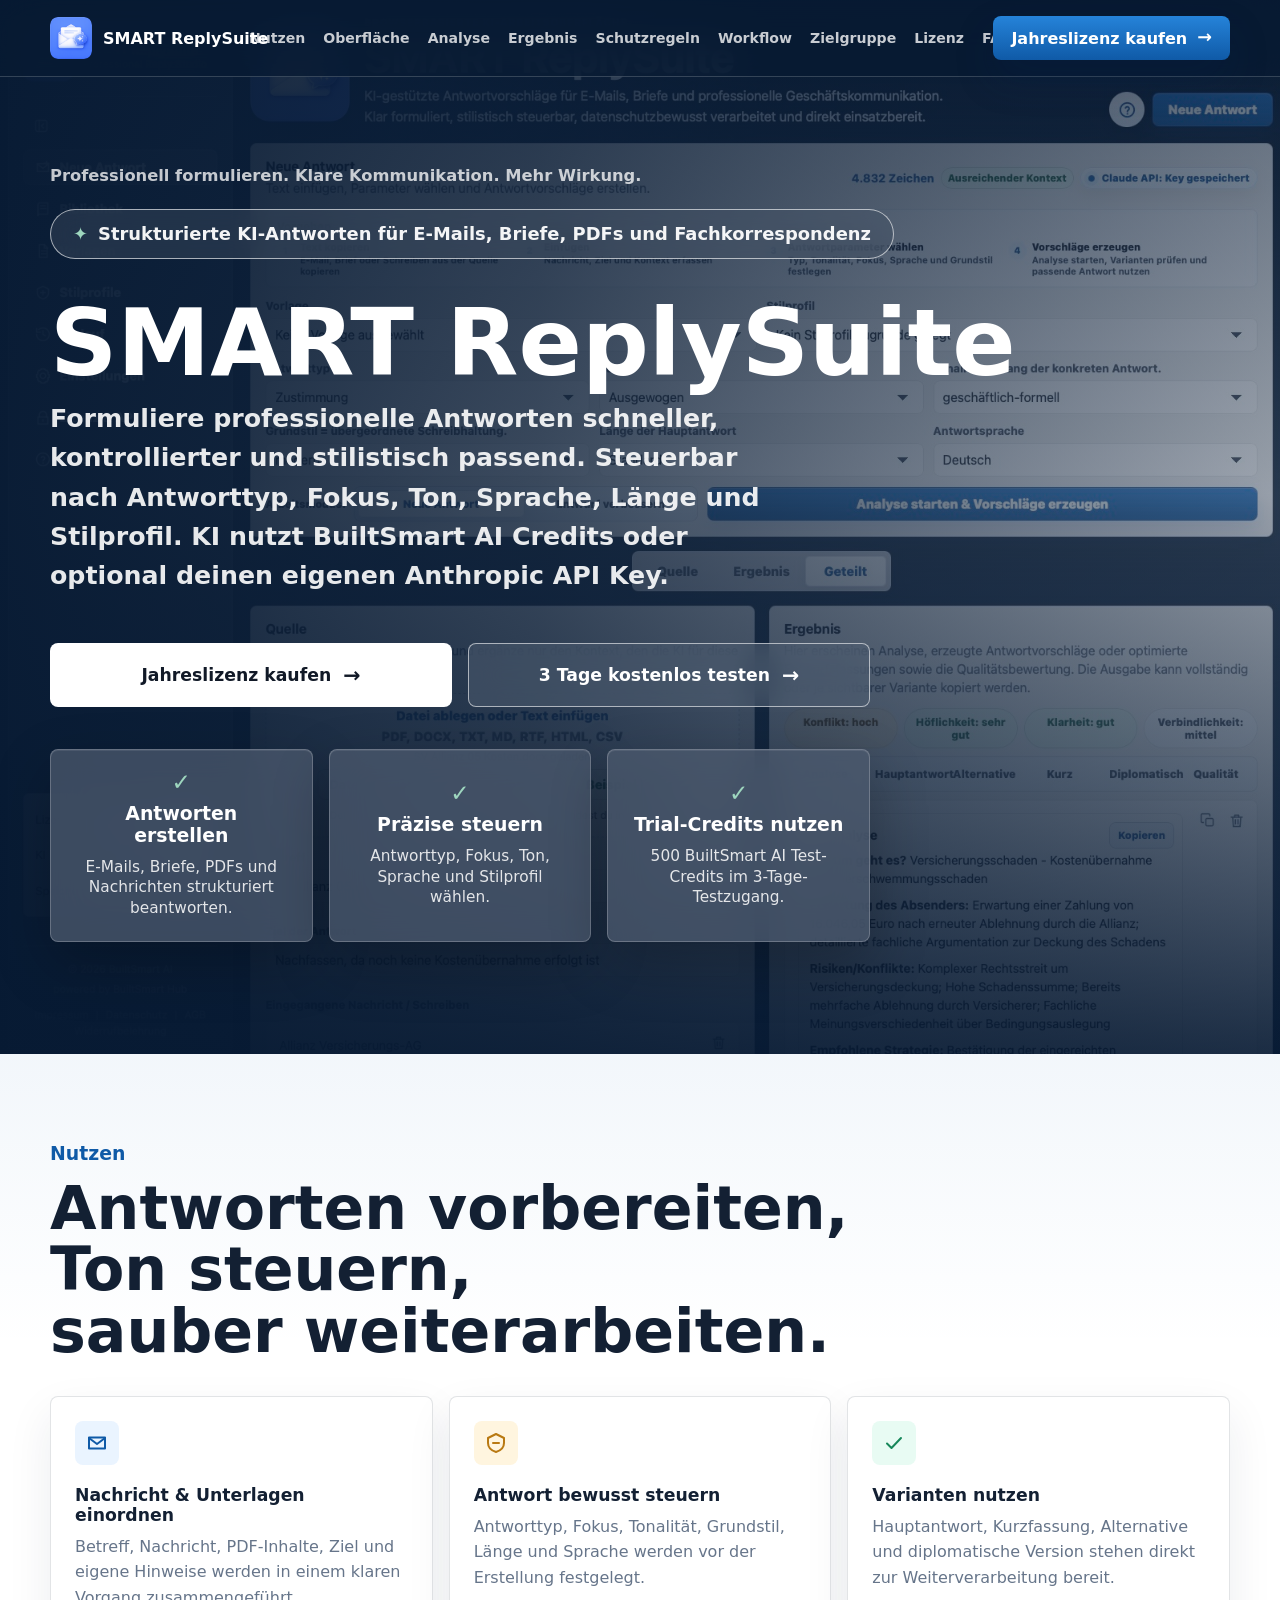
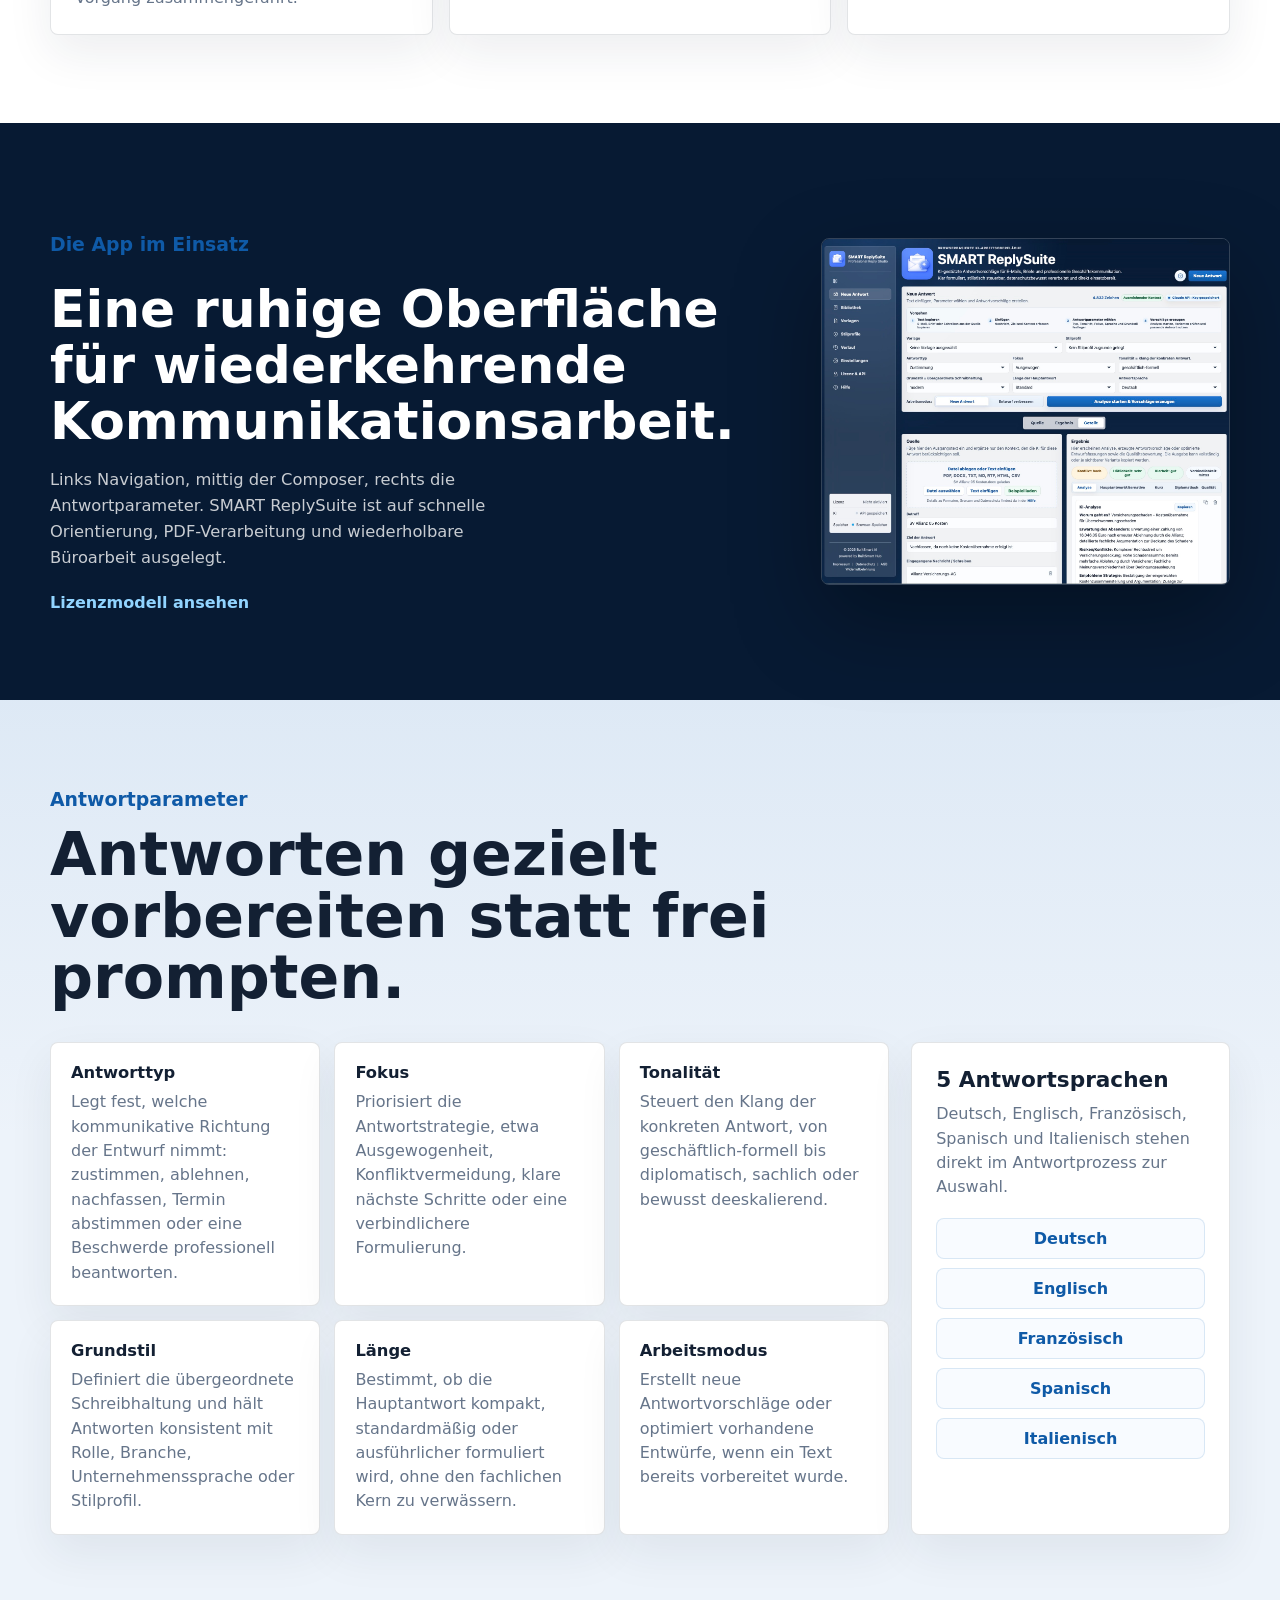
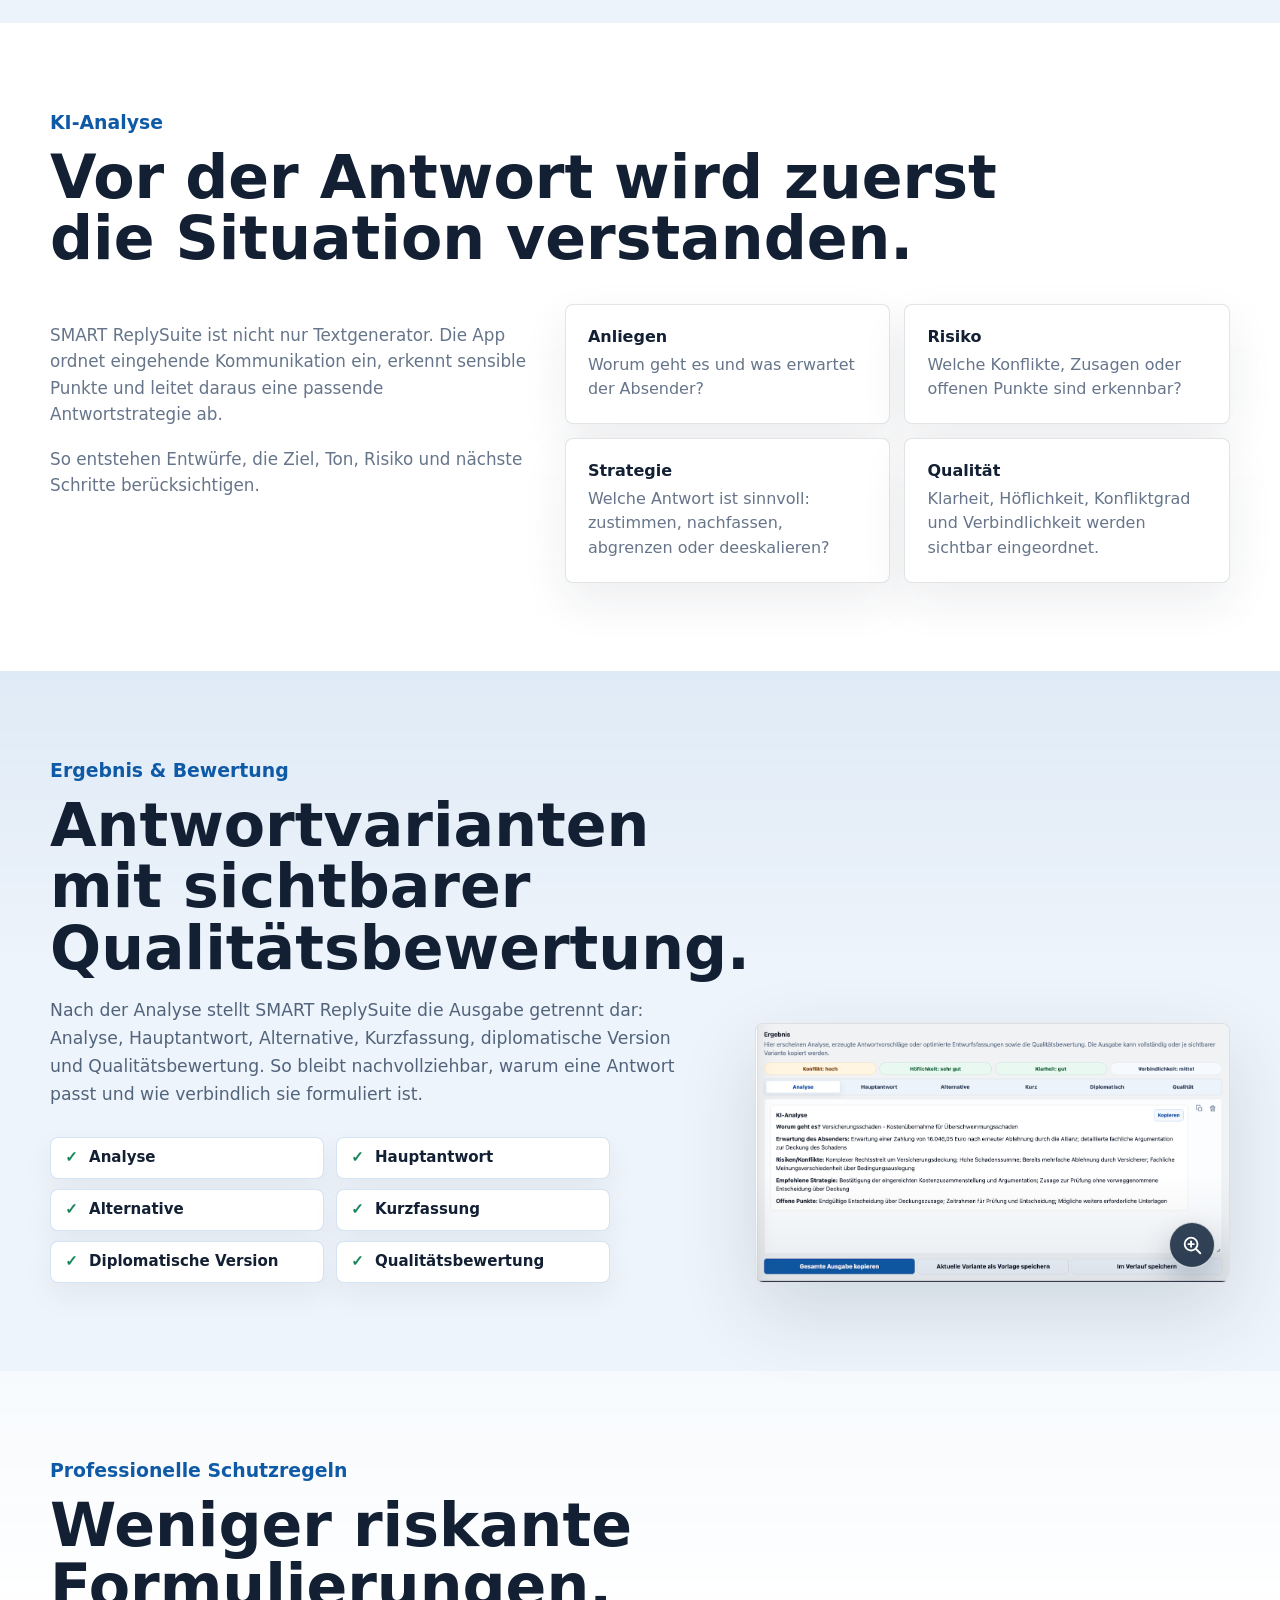
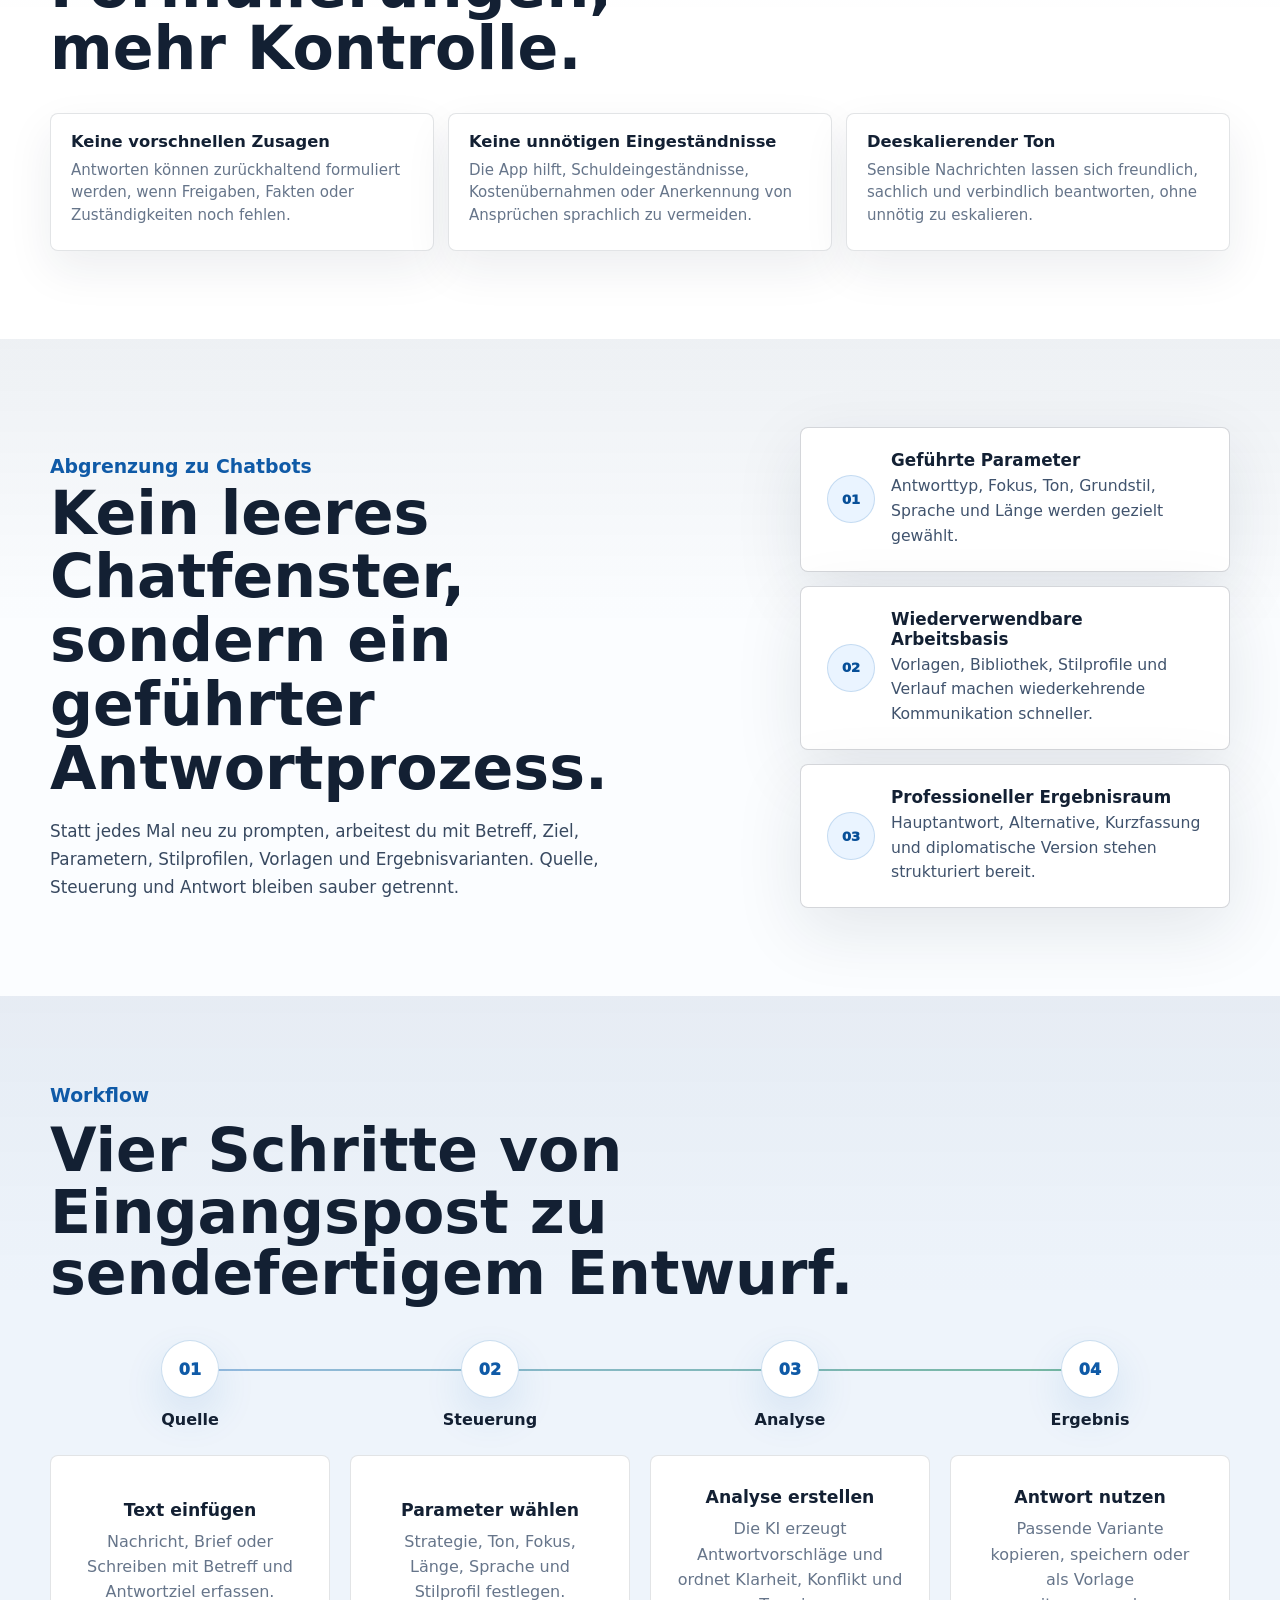
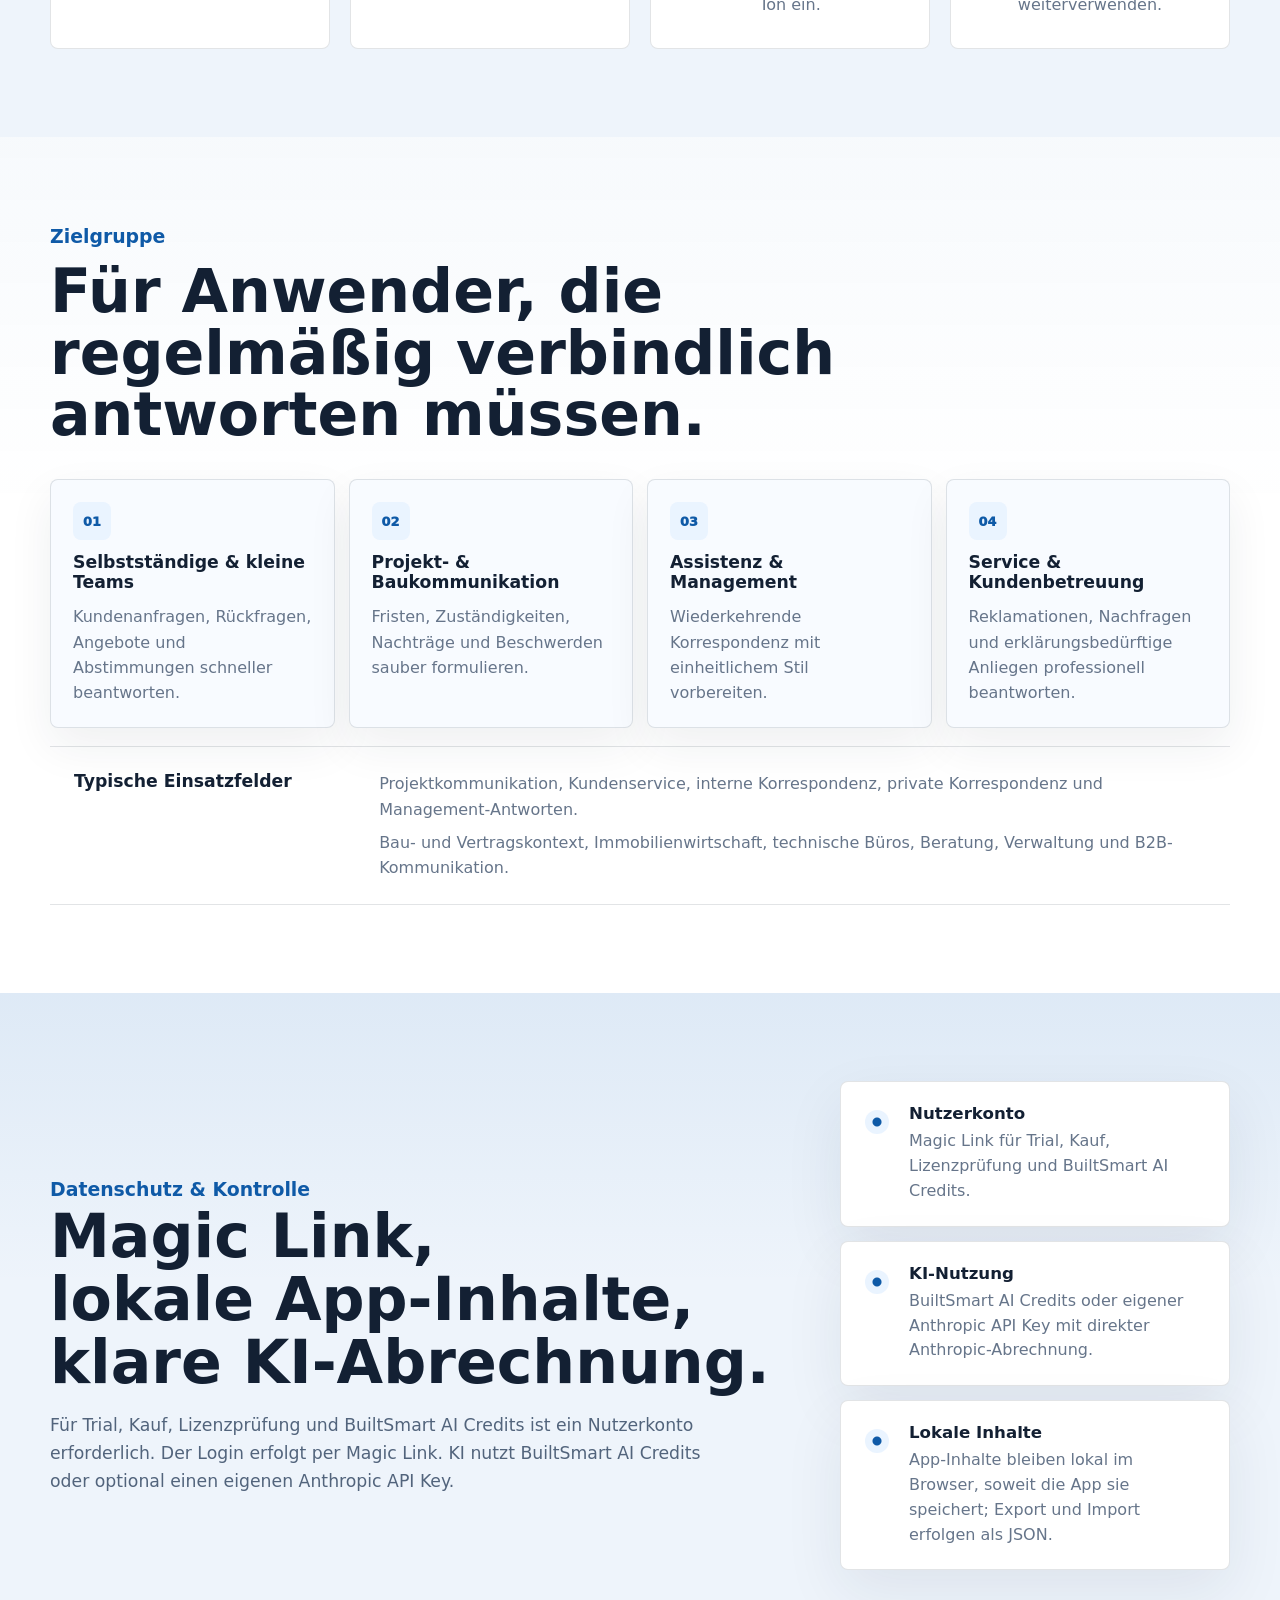
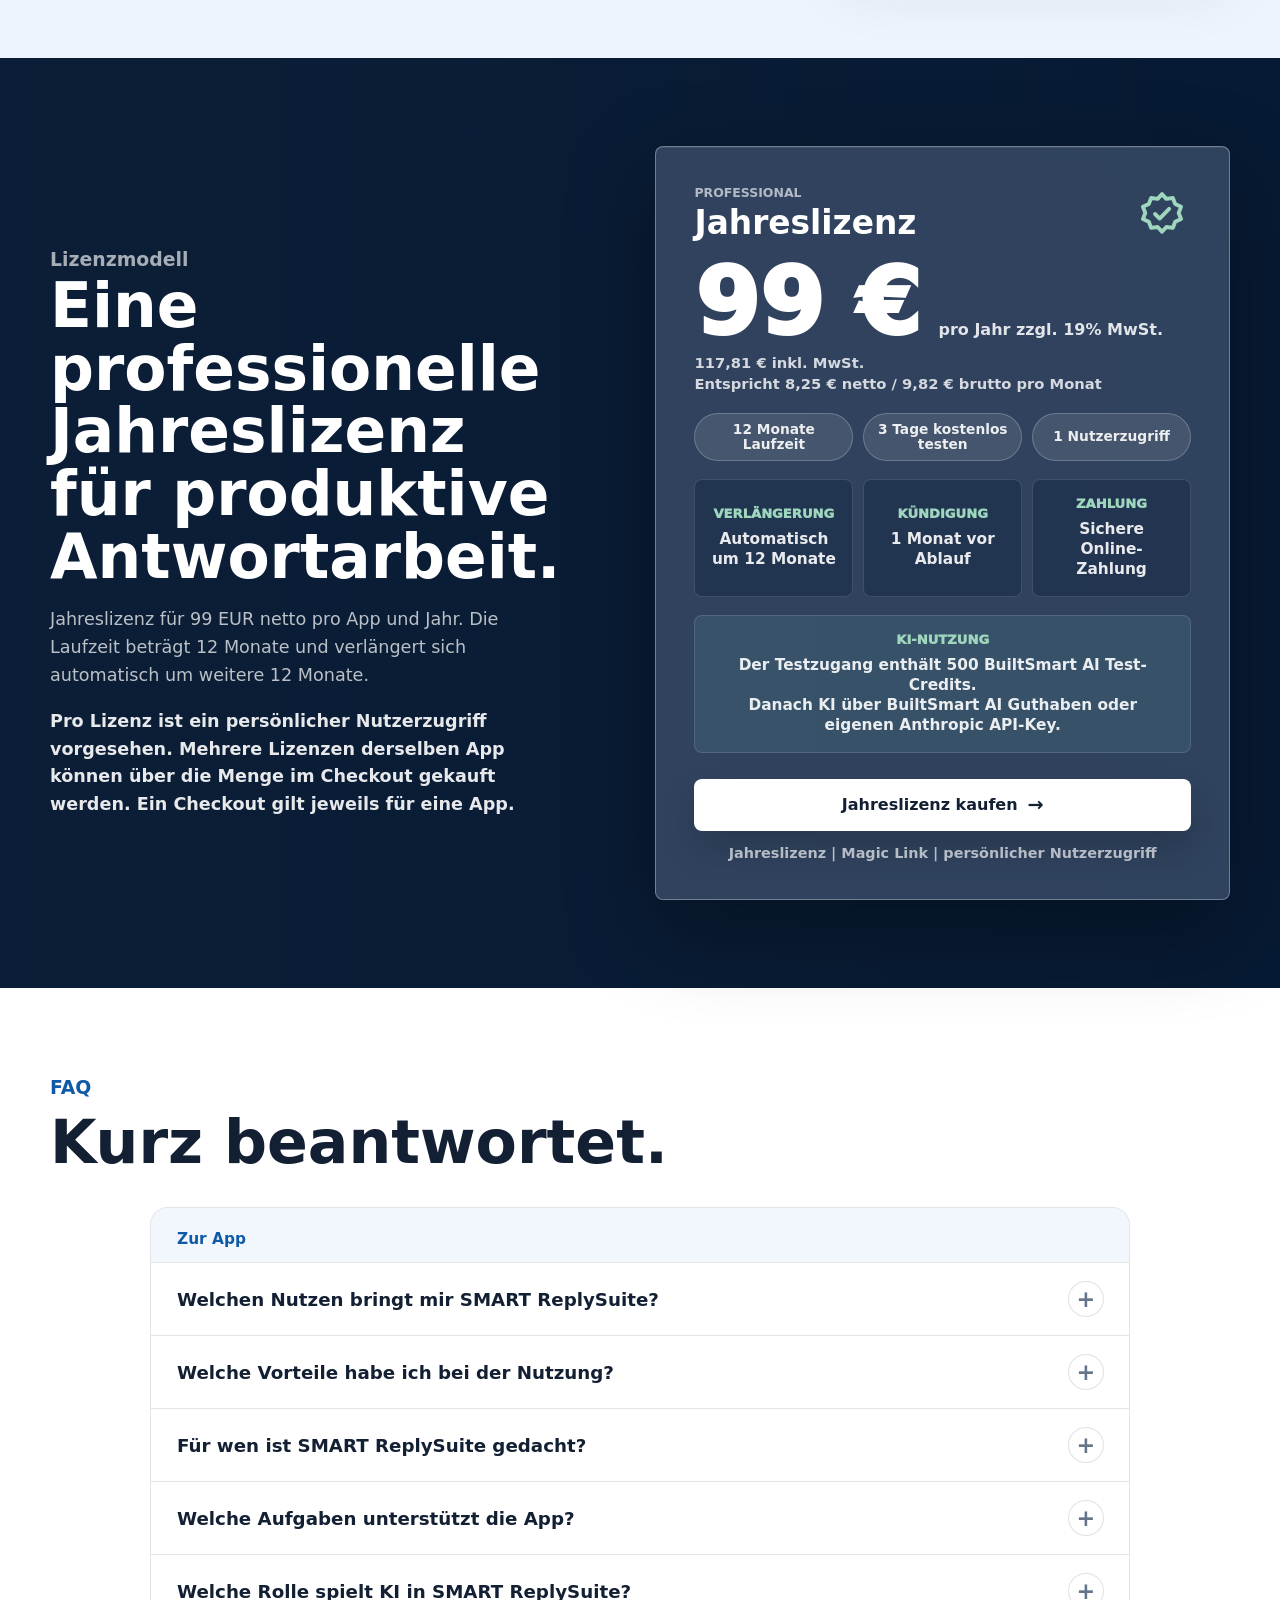
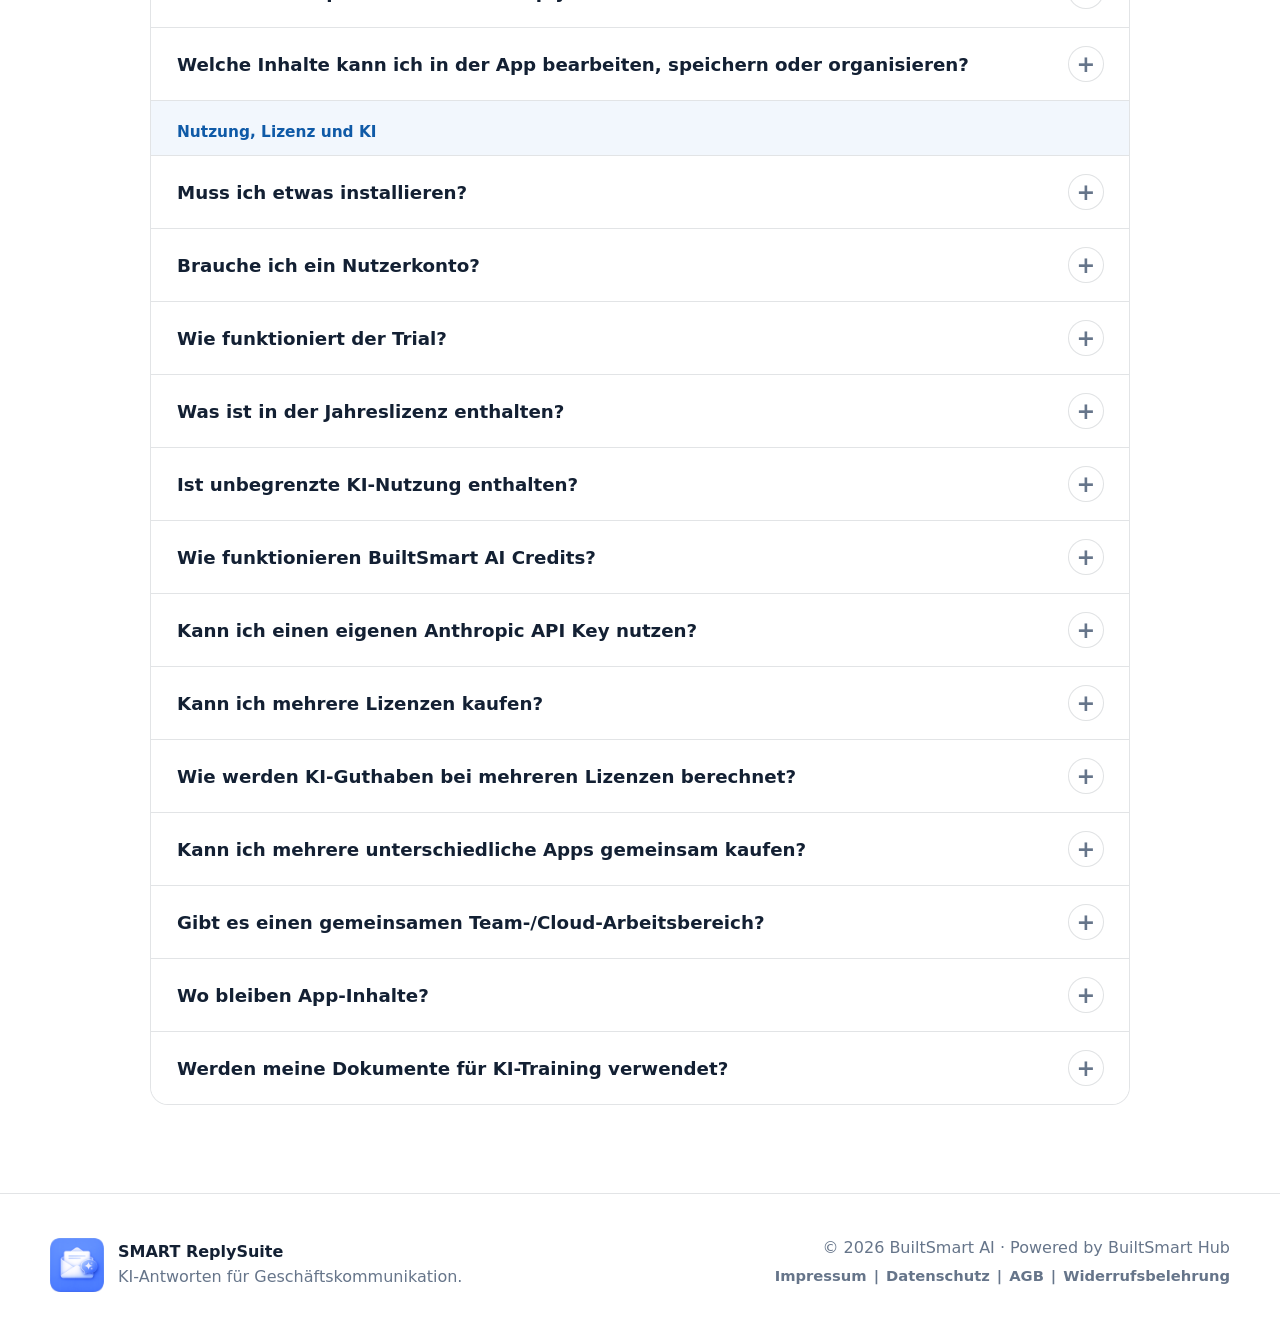
==== index.html @ ddce15d4 "Update trial credits copy" ====
<!DOCTYPE html>
<html lang="de">
<head>
  <meta charset="UTF-8">
  <meta name="viewport" content="width=device-width, initial-scale=1.0">
  <title>SMART ReplySuite | KI-Antworten für E-Mails, Briefe und PDFs</title>
  <meta name="description" content="SMART ReplySuite ist eine browserbasierte App für professionelle KI-Antworten auf E-Mails, Briefe, PDFs und Geschäftskorrespondenz mit BuiltSmart AI Credits oder eigenem Anthropic API Key.">
  <link rel="canonical" href="https://bm1964-25.github.io/SMART-ReplySuite-Landingpage/">
  <meta name="robots" content="index, follow">
  <meta property="og:title" content="SMART ReplySuite | KI-Antworten für E-Mails, Briefe und PDFs">
  <meta property="og:description" content="Browserbasierte BuiltSmart App für professionelle KI-Antworten, PDF-/OCR-Verarbeitung, Stilprofile, Vorlagen und kontrollierte Geschäftskommunikation.">
  <meta property="og:type" content="website">
  <meta property="og:url" content="https://bm1964-25.github.io/SMART-ReplySuite-Landingpage/">
  <meta property="og:image" content="https://bm1964-25.github.io/SMART-ReplySuite-Landingpage/landing-hero-shot.jpg">
  <meta property="og:site_name" content="SMART ReplySuite">
  <meta name="twitter:card" content="summary_large_image">
  <meta name="twitter:title" content="SMART ReplySuite | KI-Antworten für E-Mails, Briefe und PDFs">
  <meta name="twitter:description" content="Professionelle Antwortvorschläge für Geschäftskommunikation mit BuiltSmart AI Credits, optionalem Anthropic API Key, PDF-/OCR-Unterstützung und Qualitätsbewertung.">
  <meta name="twitter:image" content="https://bm1964-25.github.io/SMART-ReplySuite-Landingpage/landing-hero-shot.jpg">
  <script type="application/ld+json">
    {
      "@context": "https://schema.org",
      "@graph": [
        {
          "@type": "Organization",
          "@id": "https://www.built-smart-hub.com/#organization",
          "name": "BuiltSmart Hub",
          "url": "https://www.built-smart-hub.com/",
          "email": "info@built-smart-hub.com"
        },
        {
          "@type": "SoftwareApplication",
          "@id": "https://bm1964-25.github.io/SMART-ReplySuite-Landingpage/#software",
          "name": "SMART ReplySuite",
          "applicationCategory": "BusinessApplication",
          "operatingSystem": "Windows, macOS, moderne Browser",
          "description": "SMART ReplySuite ist eine browserbasierte BuiltSmart App für professionelle KI-Antworten auf E-Mails, Briefe, PDFs und Geschäftskorrespondenz. Die App unterstützt Antwortparameter, Stilprofile, Vorlagen, PDF-/OCR-Verarbeitung, KI-Analyse, Antwortvarianten und Qualitätsbewertung.",
          "audience": {
            "@type": "Audience",
            "audienceType": "Selbstständige, kleine Teams, Projektkommunikation, Assistenz, Management, Service und Kundenbetreuung"
          },
          "featureList": [
            "KI-Analyse eingehender Nachrichten und Schreiben",
            "Antwortparameter für Antworttyp, Fokus, Ton, Sprache, Länge und Stilprofil",
            "Hauptantwort, Alternative, Kurzfassung und diplomatische Version",
            "Qualitätsbewertung für Konflikt, Höflichkeit, Klarheit und Verbindlichkeit",
            "PDF-Verarbeitung und OCR-Unterstützung für gescannte Seiten",
            "Vorlagen, Bibliothek, Verlauf, Export und Import lokaler Arbeitsdaten als JSON",
            "BuiltSmart AI Credits oder optional eigener Anthropic API Key"
          ],
          "softwareHelp": "https://bm1964-25.github.io/SMART-ReplySuite-Landingpage/#faq",
          "url": "https://bm1964-25.github.io/SMART-ReplySuite-Landingpage/",
          "image": "https://bm1964-25.github.io/SMART-ReplySuite-Landingpage/landing-hero-shot.jpg",
          "publisher": {
            "@id": "https://www.built-smart-hub.com/#organization"
          },
          "offers": {
            "@type": "Offer",
            "@id": "https://bm1964-25.github.io/SMART-ReplySuite-Landingpage/#offer",
            "name": "SMART ReplySuite Jahreslizenz",
            "price": "99.00",
            "priceCurrency": "EUR",
            "url": "https://bm1964-25.github.io/Landing-Tafel-Kontakt/?app=SMART%20ReplySuite&return=https%3A%2F%2Fbm1964-25.github.io%2FSMART-ReplySuite-Landingpage%2F",
            "availability": "https://schema.org/InStock",
            "priceSpecification": {
              "@type": "PriceSpecification",
              "price": "99.00",
              "priceCurrency": "EUR",
              "valueAddedTaxIncluded": false
            },
            "description": "Jahreslizenz für 99 Euro netto pro App und Jahr. Die Laufzeit beträgt 12 Monate und verlängert sich automatisch um weitere 12 Monate. Die Kündigung ist bis 1 Monat vor Ablauf möglich. Pro Lizenz ist ein persönlicher Nutzerzugriff vorgesehen. Die Jahreslizenz enthält den App-Zugang, aber keine unbegrenzte KI-Nutzung."
          }
        },
        {
          "@type": "Product",
          "@id": "https://bm1964-25.github.io/SMART-ReplySuite-Landingpage/#product",
          "name": "SMART ReplySuite",
          "description": "Browserbasierte BuiltSmart App für professionelle KI-gestützte Antwortarbeit mit PDF-/OCR-Verarbeitung, BuiltSmart AI Credits, optionalem Anthropic API Key und persönlichem Nutzerzugriff.",
          "brand": {
            "@type": "Brand",
            "name": "SMART ReplySuite"
          },
          "offers": {
            "@id": "https://bm1964-25.github.io/SMART-ReplySuite-Landingpage/#offer"
          }
        },
        {
          "@type": "FAQPage",
          "@id": "https://bm1964-25.github.io/SMART-ReplySuite-Landingpage/#faqpage",
          "mainEntity": [
            {
              "@type": "Question",
              "name": "Welchen Nutzen bringt mir SMART ReplySuite?",
              "acceptedAnswer": {
                "@type": "Answer",
                "text": "SMART ReplySuite hilft, E-Mails, Briefe, PDFs und wiederkehrende Korrespondenz schneller, strukturierter und kontrollierter zu beantworten. Die App verbindet Analyse, Antwortparameter, Stilprofile, Vorlagen und mehrere Antwortvarianten."
              }
            },
            {
              "@type": "Question",
              "name": "Welche Vorteile habe ich bei der Nutzung?",
              "acceptedAnswer": {
                "@type": "Answer",
                "text": "Antworten werden nachvollziehbarer vorbereitet, Tonalität und Verbindlichkeit lassen sich gezielt steuern, sensible Punkte werden sichtbar und Varianten wie Hauptantwort, Alternative, Kurzfassung und diplomatische Version stehen direkt bereit."
              }
            },
            {
              "@type": "Question",
              "name": "Für wen ist SMART ReplySuite gedacht?",
              "acceptedAnswer": {
                "@type": "Answer",
                "text": "Die App richtet sich an Selbstständige, kleine Teams, Projektkommunikation, Assistenz, Management, Service und Kundenbetreuung, die regelmäßig verbindlich und professionell antworten müssen."
              }
            },
            {
              "@type": "Question",
              "name": "Welche Aufgaben unterstützt die App?",
              "acceptedAnswer": {
                "@type": "Answer",
                "text": "SMART ReplySuite unterstützt beim Einordnen eingehender Nachrichten, beim Auslesen von PDF-Inhalten, beim Festlegen von Antwortparametern, beim Erstellen von KI-Analysen und beim Formulieren mehrerer Antwortvarianten."
              }
            },
            {
              "@type": "Question",
              "name": "Welche Rolle spielt KI in SMART ReplySuite?",
              "acceptedAnswer": {
                "@type": "Answer",
                "text": "KI ist Bestandteil der App-Funktion. Der Testzugang enthält 500 BuiltSmart AI Test-Credits. Danach laufen KI-Anfragen über BuiltSmart AI Guthaben oder optional über einen eigenen Anthropic API-Key."
              }
            },
            {
              "@type": "Question",
              "name": "Welche Inhalte kann ich in der App bearbeiten, speichern oder organisieren?",
              "acceptedAnswer": {
                "@type": "Answer",
                "text": "Du kannst Nachrichten, Briefe, PDF-Inhalte, Antwortentwürfe, Vorlagen, Stilprofile, Bibliothekseinträge und Verlauf organisieren. Wenn lokale Arbeitsdaten gespeichert werden, können sie als JSON exportiert und wieder importiert werden."
              }
            },
            {
              "@type": "Question",
              "name": "Muss ich etwas installieren?",
              "acceptedAnswer": {
                "@type": "Answer",
                "text": "Nein. SMART ReplySuite läuft browserbasiert in modernen Browsern auf Windows, macOS und anderen Systemen. Es ist kein Installer und keine separate Desktop-Installation erforderlich."
              }
            },
            {
              "@type": "Question",
              "name": "Brauche ich ein Nutzerkonto?",
              "acceptedAnswer": {
                "@type": "Answer",
                "text": "Ja. Für Trial, Kauf, Lizenzprüfung und BuiltSmart AI Credits ist ein Nutzerkonto erforderlich. Der Login erfolgt per Magic Link."
              }
            },
            {
              "@type": "Question",
              "name": "Wie funktioniert der Trial?",
              "acceptedAnswer": {
                "@type": "Answer",
                "text": "Du kannst SMART ReplySuite 3 Tage kostenlos testen. Der Testzugang enthält 500 BuiltSmart AI Test-Credits. Danach benötigst du eine Jahreslizenz. KI-Anfragen laufen anschließend über BuiltSmart AI Guthaben oder deinen eigenen Anthropic API-Key."
              }
            },
            {
              "@type": "Question",
              "name": "Was ist in der Jahreslizenz enthalten?",
              "acceptedAnswer": {
                "@type": "Answer",
                "text": "Die Jahreslizenz enthält den App-Zugang für einen persönlichen Nutzerzugriff. KI-Nutzung wird separat über BuiltSmart AI Credits oder über einen eigenen Anthropic API Key abgerechnet."
              }
            },
            {
              "@type": "Question",
              "name": "Ist unbegrenzte KI-Nutzung enthalten?",
              "acceptedAnswer": {
                "@type": "Answer",
                "text": "Nein. Die Jahreslizenz enthält den App-Zugang, aber keine unbegrenzte KI-Nutzung. KI-Aktionen werden über BuiltSmart AI Credits oder über einen eigenen Anthropic API Key genutzt."
              }
            },
            {
              "@type": "Question",
              "name": "Wie funktionieren BuiltSmart AI Credits?",
              "acceptedAnswer": {
                "@type": "Answer",
                "text": "BuiltSmart AI Credits gehören zum jeweiligen Nutzerkonto und sind appübergreifend innerhalb dieses Nutzerkontos nutzbar. Vor KI-Aktionen zeigt die App den voraussichtlichen Credit-Verbrauch an."
              }
            },
            {
              "@type": "Question",
              "name": "Kann ich einen eigenen Anthropic API Key nutzen?",
              "acceptedAnswer": {
                "@type": "Answer",
                "text": "Ja. Alternativ zu BuiltSmart AI Credits kann ein eigener Anthropic API Key genutzt werden. Die Abrechnung erfolgt dann direkt über Anthropic. Der Key bleibt lokal in der jeweiligen App und wird nicht an das BuiltSmart Lizenzsystem gesendet."
              }
            },
            {
              "@type": "Question",
              "name": "Kann ich mehrere Lizenzen kaufen?",
              "acceptedAnswer": {
                "@type": "Answer",
                "text": "Ja. Mehrere Lizenzen derselben App können im Checkout über die Menge gekauft werden. Jede Lizenz ist für einen getrennten persönlichen Nutzerzugriff vorgesehen."
              }
            },
            {
              "@type": "Question",
              "name": "Wie werden KI-Guthaben bei mehreren Lizenzen berechnet?",
              "acceptedAnswer": {
                "@type": "Answer",
                "text": "Mehrere App-Lizenzen schalten mehrere persönliche Nutzerzugriffe frei. BuiltSmart AI Credits werden separat pro Nutzerkonto geführt. Trial-Credits werden beim Start des Trials dem jeweiligen Nutzerkonto gutgeschrieben. Bezahlte AI-Credits stehen dem Nutzerkonto zur Verfügung, über das sie gekauft wurden."
              }
            },
            {
              "@type": "Question",
              "name": "Kann ich mehrere unterschiedliche Apps gemeinsam kaufen?",
              "acceptedAnswer": {
                "@type": "Answer",
                "text": "Nein. Ein Checkout gilt jeweils für eine App. Mehrere Lizenzen derselben App können über die Menge gekauft werden."
              }
            },
            {
              "@type": "Question",
              "name": "Gibt es einen gemeinsamen Team-/Cloud-Arbeitsbereich?",
              "acceptedAnswer": {
                "@type": "Answer",
                "text": "Nein. Mehrere Lizenzen bedeuten mehrere getrennte persönliche Nutzerzugriffe, keinen gemeinsamen Team-/Cloud-Arbeitsbereich."
              }
            },
            {
              "@type": "Question",
              "name": "Wo bleiben App-Inhalte?",
              "acceptedAnswer": {
                "@type": "Answer",
                "text": "App-Inhalte bleiben in der jeweiligen App lokal im Browser, soweit die App so gebaut ist. Wenn eigene Inhalte gespeichert werden, werden Export und Import angeboten."
              }
            },
            {
              "@type": "Question",
              "name": "Werden meine Dokumente für KI-Training verwendet?",
              "acceptedAnswer": {
                "@type": "Answer",
                "text": "Bei Nutzung über die Anthropic API werden Inhalte nur zur jeweiligen KI-Anfrage übertragen. Nach Anthropic-Angaben werden Daten aus kommerziellen Produkten wie der Anthropic API nicht zum Training generativer Modelle verwendet, sofern der Kunde nicht ausdrücklich einer Nutzung zur Modellverbesserung zustimmt. Das unterscheidet sich von privaten Chat-Oberflächen, deren Datenschutz- und Trainingsoptionen separat geregelt sein können."
              }
            }
          ]
        }
      ]
    }
  </script>
  <script>
    (() => {
      if ("scrollRestoration" in history) {
        history.scrollRestoration = "manual";
      }

      const showHero = () => {
        if (window.location.hash) {
          history.replaceState(null, "", window.location.pathname + window.location.search);
        }
        window.scrollTo(0, 0);
      };

      showHero();
      window.addEventListener("DOMContentLoaded", showHero, { once: true });
      window.addEventListener("load", () => {
        showHero();
        requestAnimationFrame(showHero);
        window.setTimeout(showHero, 150);
      });
      window.addEventListener("pageshow", () => {
        showHero();
        requestAnimationFrame(showHero);
      });
    })();
  </script>
  <link rel="stylesheet" href="landing-styles.css?v=20260531-builtstandard">
</head>
<body>
  <header class="site-header" aria-label="Seitennavigation">
    <a class="brand" href="landing.html" aria-label="SMART ReplySuite Start">
      <img src="assets/smart-mailresponse-icon.png" alt="" aria-hidden="true">
      <span>SMART ReplySuite</span>
    </a>
    <nav class="nav-links" aria-label="Landingpage Navigation">
      <a href="#benefits">Nutzen</a>
      <a href="#product">Oberfläche</a>
      <a href="#analysis">Analyse</a>
      <a href="#result">Ergebnis</a>
      <a href="#safeguards">Schutzregeln</a>
      <a href="#workflow">Workflow</a>
      <a href="#audience">Zielgruppe</a>
      <a href="#pricing">Lizenz</a>
      <a href="#faq">FAQ</a>
    </nav>
    <a class="nav-cta" href="https://bm1964-25.github.io/Landing-Tafel-Kontakt/?app=SMART%20ReplySuite&return=https%3A%2F%2Fbm1964-25.github.io%2FSMART-ReplySuite-Landingpage%2F">Jahreslizenz kaufen</a>
  </header>

  <main>
    <section class="hero" aria-labelledby="hero-title">
      <div class="hero-media" aria-hidden="true">
        <img src="landing-hero-shot.jpg?v=20260525-hero-shot" alt="">
      </div>
      <div class="hero-content">
        <p class="eyebrow">Professionell formulieren. Klare Kommunikation. Mehr Wirkung.</p>
        <p class="hero-pill">Strukturierte KI-Antworten für E-Mails, Briefe, PDFs und Fachkorrespondenz</p>
        <h1 id="hero-title">SMART ReplySuite</h1>
        <p class="hero-copy">Formuliere professionelle Antworten schneller, kontrollierter und stilistisch passend. Steuerbar nach Antworttyp, Fokus, Ton, Sprache, Länge und Stilprofil. KI nutzt BuiltSmart AI Credits oder optional deinen eigenen Anthropic API Key.</p>
        <div class="hero-actions" aria-label="Hauptaktionen">
          <a class="primary-button" href="https://bm1964-25.github.io/Landing-Tafel-Kontakt/?app=SMART%20ReplySuite&return=https%3A%2F%2Fbm1964-25.github.io%2FSMART-ReplySuite-Landingpage%2F">Jahreslizenz kaufen</a>
          <a class="secondary-button" href="https://bm1964-25.github.io/Landing-Tafel-Kontakt/?app=SMART%20ReplySuite&return=https%3A%2F%2Fbm1964-25.github.io%2FSMART-ReplySuite-Landingpage%2F">3 Tage kostenlos testen</a>
        </div>
        <dl class="hero-metrics" aria-label="Produktvorteile">
          <div><dt>Antworten erstellen</dt><dd>E-Mails, Briefe, PDFs und Nachrichten strukturiert beantworten.</dd></div>
          <div><dt>Präzise steuern</dt><dd>Antworttyp, Fokus, Ton, Sprache und Stilprofil wählen.</dd></div>
          <div><dt>Trial-Credits nutzen</dt><dd>500 BuiltSmart AI Test-Credits im 3-Tage-Testzugang.</dd></div>
        </dl>
      </div>
    </section>

    <section class="section intro-section" id="benefits" aria-labelledby="benefits-title">
      <div class="section-heading">
        <p class="eyebrow dark">Nutzen</p>
        <h2 id="benefits-title">Antworten vorbereiten,<br>Ton steuern,<br>sauber weiterarbeiten.</h2>
      </div>
      <div class="intro-grid">
        <article>
          <span class="icon-wrap" aria-hidden="true">
            <svg viewBox="0 0 24 24"><path d="M4 6.5h16v11H4v-11Z"></path><path d="m4 7 8 6 8-6"></path></svg>
          </span>
          <h3>Nachricht & Unterlagen einordnen</h3>
          <p>Betreff, Nachricht, PDF-Inhalte, Ziel und eigene Hinweise werden in einem klaren Vorgang zusammengeführt.</p>
        </article>
        <article>
          <span class="icon-wrap amber" aria-hidden="true">
            <svg viewBox="0 0 24 24"><path d="M12 3 4 7v5c0 4.6 3.2 7.5 8 9 4.8-1.5 8-4.4 8-9V7l-8-4Z"></path><path d="M9 12h6"></path></svg>
          </span>
          <h3>Antwort bewusst steuern</h3>
          <p>Antworttyp, Fokus, Tonalität, Grundstil, Länge und Sprache werden vor der Erstellung festgelegt.</p>
        </article>
        <article>
          <span class="icon-wrap green" aria-hidden="true">
            <svg viewBox="0 0 24 24"><path d="M5 12.5 9.5 17 19 7"></path></svg>
          </span>
          <h3>Varianten nutzen</h3>
          <p>Hauptantwort, Kurzfassung, Alternative und diplomatische Version stehen direkt zur Weiterverarbeitung bereit.</p>
        </article>
      </div>
    </section>

    <section class="product-band" id="product" aria-labelledby="product-title">
      <div class="product-copy">
        <p class="eyebrow dark">Die App im Einsatz</p>
        <h2 id="product-title">Eine ruhige Oberfläche für wiederkehrende <span class="no-break">Kommunikationsarbeit.</span></h2>
        <p>Links Navigation, mittig der Composer, rechts die Antwortparameter. SMART ReplySuite ist auf schnelle Orientierung, PDF-Verarbeitung und wiederholbare Büroarbeit ausgelegt.</p>
        <a class="text-link" href="#pricing">Lizenzmodell ansehen</a>
      </div>
      <figure class="product-shot">
        <img src="landing-hero-shot.jpg?v=20260525-hero-shot" alt="Screenshot der SMART ReplySuite Arbeitsoberfläche">
      </figure>
    </section>

    <section class="section parameter-section" id="parameters" aria-labelledby="parameters-title">
      <div class="section-heading">
        <p class="eyebrow dark">Antwortparameter</p>
        <h2 id="parameters-title">Antworten gezielt vorbereiten statt frei prompten.</h2>
      </div>
      <div class="parameter-layout">
        <div class="parameter-grid" aria-label="Antwortparameter">
            <article><strong>Antworttyp</strong><span>Legt fest, welche kommunikative Richtung der Entwurf nimmt: zustimmen, ablehnen, nachfassen, Termin abstimmen oder eine Beschwerde professionell beantworten.</span></article>
            <article><strong>Fokus</strong><span>Priorisiert die Antwortstrategie, etwa Ausgewogenheit, Konfliktvermeidung, klare nächste Schritte oder eine verbindlichere Formulierung.</span></article>
            <article><strong>Tonalität</strong><span>Steuert den Klang der konkreten Antwort, von geschäftlich-formell bis diplomatisch, sachlich oder bewusst deeskalierend.</span></article>
            <article><strong>Grundstil</strong><span>Definiert die übergeordnete Schreibhaltung und hält Antworten konsistent mit Rolle, Branche, Unternehmenssprache oder Stilprofil.</span></article>
            <article><strong>Länge</strong><span>Bestimmt, ob die Hauptantwort kompakt, standardmäßig oder ausführlicher formuliert wird, ohne den fachlichen Kern zu verwässern.</span></article>
            <article><strong>Arbeitsmodus</strong><span>Erstellt neue Antwortvorschläge oder optimiert vorhandene Entwürfe, wenn ein Text bereits vorbereitet wurde.</span></article>
        </div>
        <aside class="language-panel" aria-label="Antwortsprachen">
          <h3>5 Antwortsprachen</h3>
          <p>Deutsch, Englisch, Französisch, Spanisch und Italienisch stehen direkt im Antwortprozess zur Auswahl.</p>
          <div>
            <span>Deutsch</span>
            <span>Englisch</span>
            <span>Französisch</span>
            <span>Spanisch</span>
            <span>Italienisch</span>
          </div>
        </aside>
      </div>
    </section>

    <section class="section analysis-section" id="analysis" aria-labelledby="analysis-title">
      <div class="section-heading">
        <p class="eyebrow dark">KI-Analyse</p>
        <h2 id="analysis-title">Vor der Antwort wird zuerst die Situation verstanden.</h2>
      </div>
      <div class="analysis-layout">
        <div class="analysis-copy">
          <p>SMART ReplySuite ist nicht nur Textgenerator. Die App ordnet eingehende Kommunikation ein, erkennt sensible Punkte und leitet daraus eine passende Antwortstrategie ab.</p>
          <p>So entstehen Entwürfe, die Ziel, Ton, Risiko und nächste Schritte berücksichtigen.</p>
        </div>
        <div class="analysis-grid" aria-label="Analysemerkmale">
          <article><strong>Anliegen</strong><span>Worum geht es und was erwartet der Absender?</span></article>
          <article><strong>Risiko</strong><span>Welche Konflikte, Zusagen oder offenen Punkte sind erkennbar?</span></article>
          <article><strong>Strategie</strong><span>Welche Antwort ist sinnvoll: zustimmen, nachfassen, abgrenzen oder deeskalieren?</span></article>
          <article><strong>Qualität</strong><span>Klarheit, Höflichkeit, Konfliktgrad und Verbindlichkeit werden sichtbar eingeordnet.</span></article>
        </div>
      </div>
    </section>

    <section class="section result-section" id="result" aria-labelledby="result-title">
      <div class="result-copy">
        <p class="eyebrow dark">Ergebnis & Bewertung</p>
        <h2 id="result-title">Antwortvarianten mit sichtbarer Qualitätsbewertung.</h2>
        <p>Nach der Analyse stellt SMART ReplySuite die Ausgabe getrennt dar: Analyse, Hauptantwort, Alternative, Kurzfassung, diplomatische Version und Qualitätsbewertung. So bleibt nachvollziehbar, warum eine Antwort passt und wie verbindlich sie formuliert ist.</p>
        <div class="result-highlights" aria-label="Bestandteile der Ergebnisansicht">
          <span>Analyse</span>
          <span>Hauptantwort</span>
          <span>Alternative</span>
          <span>Kurzfassung</span>
          <span>Diplomatische Version</span>
          <span>Qualitätsbewertung</span>
        </div>
      </div>
      <a class="result-shot" href="#result-shot-full" aria-label="Ergebnisansicht vergrößern">
        <img src="landing-result-shot.png" alt="Screenshot der Ergebnisansicht mit Analyse, Antwortvarianten und Qualitätsbewertung">
        <span class="zoom-badge" aria-hidden="true">
          <svg viewBox="0 0 24 24"><path d="m21 21-4.35-4.35"></path><circle cx="11" cy="11" r="7"></circle><path d="M11 8v6"></path><path d="M8 11h6"></path></svg>
        </span>
      </a>
    </section>

    <div class="shot-lightbox" id="result-shot-full" role="dialog" aria-label="Vergrößerte Ergebnisansicht">
      <a class="lightbox-close" href="#result" aria-label="Vergrößerte Ansicht schließen">Schließen</a>
      <img src="landing-result-shot.png" alt="Vergrößerter Screenshot der Ergebnisansicht von SMART ReplySuite">
    </div>

    <section class="section safeguards-section" id="safeguards" aria-labelledby="safeguards-title">
      <div class="section-heading narrow">
        <p class="eyebrow dark">Professionelle Schutzregeln</p>
        <h2 id="safeguards-title">Weniger riskante Formulierungen, mehr Kontrolle.</h2>
      </div>
      <div class="safeguard-grid">
        <article>
          <h3>Keine vorschnellen Zusagen</h3>
          <p>Antworten können zurückhaltend formuliert werden, wenn Freigaben, Fakten oder Zuständigkeiten noch fehlen.</p>
        </article>
        <article>
          <h3>Keine unnötigen Eingeständnisse</h3>
          <p>Die App hilft, Schuldeingeständnisse, Kostenübernahmen oder Anerkennung von Ansprüchen sprachlich zu vermeiden.</p>
        </article>
        <article>
          <h3>Deeskalierender Ton</h3>
          <p>Sensible Nachrichten lassen sich freundlich, sachlich und verbindlich beantworten, ohne unnötig zu eskalieren.</p>
        </article>
      </div>
    </section>

    <section class="section comparison-section" id="comparison" aria-labelledby="comparison-title">
      <div class="comparison-copy">
        <p class="eyebrow dark">Abgrenzung zu Chatbots</p>
        <h2 id="comparison-title">Kein leeres Chatfenster, sondern ein geführter <span class="no-break">Antwortprozess.</span></h2>
        <p>Statt jedes Mal neu zu prompten, arbeitest du mit Betreff, Ziel, Parametern, Stilprofilen, Vorlagen und Ergebnisvarianten. Quelle, Steuerung und Antwort bleiben sauber getrennt.</p>
      </div>
      <div class="comparison-list" aria-label="Unterschiede zu freien Chatbots">
        <div><strong>Geführte Parameter</strong><span>Antworttyp, Fokus, Ton, Grundstil, Sprache und Länge werden gezielt gewählt.</span></div>
        <div><strong>Wiederverwendbare Arbeitsbasis</strong><span>Vorlagen, Bibliothek, Stilprofile und Verlauf machen wiederkehrende Kommunikation schneller.</span></div>
        <div><strong>Professioneller Ergebnisraum</strong><span>Hauptantwort, Alternative, Kurzfassung und diplomatische Version stehen strukturiert bereit.</span></div>
      </div>
    </section>

    <section class="section workflow-section" id="workflow" aria-labelledby="workflow-title">
      <div class="workflow-heading">
        <p class="eyebrow dark">Workflow</p>
        <h2 id="workflow-title">Vier Schritte von Eingangspost zu sendefertigem Entwurf.</h2>
      </div>
      <div class="workflow-rail" aria-hidden="true">
        <div>
          <span>01</span>
          <strong>Quelle</strong>
        </div>
        <div>
          <span>02</span>
          <strong>Steuerung</strong>
        </div>
        <div>
          <span>03</span>
          <strong>Analyse</strong>
        </div>
        <div>
          <span>04</span>
          <strong>Ergebnis</strong>
        </div>
      </div>
      <div class="workflow-list">
        <article>
          <h3>Text einfügen</h3>
          <p>Nachricht, Brief oder Schreiben mit Betreff und Antwortziel erfassen.</p>
        </article>
        <article>
          <h3>Parameter wählen</h3>
          <p>Strategie, Ton, Fokus, Länge, Sprache und Stilprofil festlegen.</p>
        </article>
        <article>
          <h3>Analyse erstellen</h3>
          <p>Die KI erzeugt Antwortvorschläge und ordnet Klarheit, Konflikt und Ton ein.</p>
        </article>
        <article>
          <h3>Antwort nutzen</h3>
          <p>Passende Variante kopieren, speichern oder als Vorlage weiterverwenden.</p>
        </article>
      </div>
    </section>

    <section class="section audience-section" id="audience" aria-labelledby="audience-title">
      <div class="section-heading">
        <p class="eyebrow dark">Zielgruppe</p>
        <h2 id="audience-title">Für Anwender, die regelmäßig verbindlich antworten müssen.</h2>
      </div>
      <div class="audience-grid">
        <article>
          <span class="audience-kicker">01</span>
          <h3>Selbstständige & kleine Teams</h3>
          <p>Kundenanfragen, Rückfragen, Angebote und Abstimmungen schneller beantworten.</p>
        </article>
        <article>
          <span class="audience-kicker">02</span>
          <h3>Projekt- & Baukommunikation</h3>
          <p>Fristen, Zuständigkeiten, Nachträge und Beschwerden sauber formulieren.</p>
        </article>
        <article>
          <span class="audience-kicker">03</span>
          <h3>Assistenz & Management</h3>
          <p>Wiederkehrende Korrespondenz mit einheitlichem Stil vorbereiten.</p>
        </article>
        <article>
          <span class="audience-kicker">04</span>
          <h3>Service & Kundenbetreuung</h3>
          <p>Reklamationen, Nachfragen und erklärungsbedürftige Anliegen professionell beantworten.</p>
        </article>
      </div>
      <div class="industry-panel" aria-label="Typische Einsatzfelder">
        <h3>Typische Einsatzfelder</h3>
        <div>
          <p>Projektkommunikation, Kundenservice, interne Korrespondenz, private Korrespondenz und Management-Antworten.</p>
          <p>Bau- und Vertragskontext, Immobilienwirtschaft, technische Büros, Beratung, Verwaltung und B2B-Kommunikation.</p>
        </div>
      </div>
    </section>

    <section class="section security-section" id="security" aria-labelledby="security-title">
      <div class="security-copy">
        <p class="eyebrow dark">Datenschutz & Kontrolle</p>
        <h2 id="security-title"><span>Magic Link,</span><span>lokale App-Inhalte,</span><span>klare KI-Abrechnung.</span></h2>
        <p>Für Trial, Kauf, Lizenzprüfung und BuiltSmart AI Credits ist ein Nutzerkonto erforderlich. Der Login erfolgt per Magic Link. KI nutzt BuiltSmart AI Credits oder optional einen eigenen Anthropic API Key.</p>
      </div>
      <div class="security-list" aria-label="Sicherheitsmerkmale">
        <div><strong>Nutzerkonto</strong><span>Magic Link für Trial, Kauf, Lizenzprüfung und BuiltSmart AI Credits.</span></div>
        <div><strong>KI-Nutzung</strong><span>BuiltSmart AI Credits oder eigener Anthropic API Key mit direkter Anthropic-Abrechnung.</span></div>
        <div><strong>Lokale Inhalte</strong><span>App-Inhalte bleiben lokal im Browser, soweit die App sie speichert; Export und Import erfolgen als JSON.</span></div>
      </div>
    </section>

    <section class="section pricing-section" id="pricing" aria-labelledby="pricing-title">
      <div class="pricing-copy">
        <p class="eyebrow dark">Lizenzmodell</p>
        <h2 id="pricing-title">Eine professionelle Jahreslizenz für produktive Antwortarbeit.</h2>
        <p>Jahreslizenz für 99 EUR netto pro App und Jahr. Die Laufzeit beträgt 12 Monate und verlängert sich automatisch um weitere 12 Monate.</p>
        <p>Pro Lizenz ist ein persönlicher Nutzerzugriff vorgesehen. Mehrere Lizenzen derselben App können über die Menge im Checkout gekauft werden. Ein Checkout gilt jeweils für eine App.</p>
      </div>
      <article class="price-card" aria-label="Professional Jahreslizenz">
        <div class="price-card-top">
          <div>
            <span class="panel-label">Professional</span>
            <h3>Jahreslizenz</h3>
          </div>
          <span class="price-seal" aria-hidden="true">
            <svg viewBox="0 0 24 24"><path d="M12 2.8 14 5l3-.4 1.1 2.8 2.7 1.3-1.1 2.8 1.1 2.8-2.7 1.3-1.1 2.8-3-.4-2 2.2-2-2.2-3 .4-1.1-2.8-2.7-1.3 1.1-2.8-1.1-2.8 2.7-1.3L7 4.6l3 .4 2-2.2Z"></path><path d="m8.8 12 2.1 2.1 4.4-4.5"></path></svg>
          </span>
        </div>
        <div class="price-line">
          <strong>99 €</strong>
          <span>pro Jahr zzgl. 19% MwSt.</span>
        </div>
        <p class="tax-note">117,81 € inkl. MwSt.<br>Entspricht 8,25 € netto / 9,82 € brutto pro Monat</p>
        <div class="license-tags" aria-label="Lizenzumfang">
          <span>12 Monate Laufzeit</span>
          <span>3 Tage kostenlos testen</span>
          <span>1 Nutzerzugriff</span>
        </div>
        <div class="license-terms" aria-label="Lizenzbedingungen">
          <div><strong>Verlängerung</strong><span>Automatisch um 12 Monate</span></div>
          <div><strong>Kündigung</strong><span>1 Monat vor Ablauf</span></div>
          <div><strong>Zahlung</strong><span>Sichere Online-Zahlung</span></div>
        </div>
        <div class="api-note">
          <strong>KI-Nutzung</strong>
          <span>Der Testzugang enthält 500 BuiltSmart AI Test-Credits.<br>Danach KI über BuiltSmart AI Guthaben oder eigenen Anthropic API-Key.</span>
        </div>
        <a class="price-button" href="https://bm1964-25.github.io/Landing-Tafel-Kontakt/?app=SMART%20ReplySuite&return=https%3A%2F%2Fbm1964-25.github.io%2FSMART-ReplySuite-Landingpage%2F">Jahreslizenz kaufen</a>
        <p class="price-footnote">Jahreslizenz | Magic Link | persönlicher Nutzerzugriff</p>
      </article>
    </section>

    <section class="section faq-section" id="faq" aria-labelledby="faq-title">
      <div class="section-heading narrow">
        <p class="eyebrow dark">FAQ</p>
        <h2 id="faq-title">Kurz beantwortet.</h2>
      </div>
      <div class="faq-list">
        <div class="faq-group">
          <h3>Zur App</h3>
          <details>
            <summary>Welchen Nutzen bringt mir SMART ReplySuite?</summary>
            <p>SMART ReplySuite hilft dir, E-Mails, Briefe, PDFs und wiederkehrende Korrespondenz schneller, strukturierter und kontrollierter zu beantworten. Die App verbindet Analyse, Antwortparameter, Stilprofile, Vorlagen und mehrere Antwortvarianten.</p>
          </details>
          <details>
            <summary>Welche Vorteile habe ich bei der Nutzung?</summary>
            <p>Antworten werden nachvollziehbarer vorbereitet, Tonalität und Verbindlichkeit lassen sich gezielt steuern, sensible Punkte werden sichtbar und Varianten wie Hauptantwort, Alternative, Kurzfassung und diplomatische Version stehen direkt bereit.</p>
          </details>
          <details>
            <summary>Für wen ist SMART ReplySuite gedacht?</summary>
            <p>Die App richtet sich an Selbstständige, kleine Teams, Projektkommunikation, Assistenz, Management, Service und Kundenbetreuung, die regelmäßig verbindlich und professionell antworten müssen.</p>
          </details>
          <details>
            <summary>Welche Aufgaben unterstützt die App?</summary>
            <p>SMART ReplySuite unterstützt beim Einordnen eingehender Nachrichten, beim Auslesen von PDF-Inhalten, beim Festlegen von Antwortparametern, beim Erstellen von KI-Analysen und beim Formulieren mehrerer Antwortvarianten.</p>
          </details>
          <details>
            <summary>Welche Rolle spielt KI in SMART ReplySuite?</summary>
            <p>KI ist Bestandteil der App-Funktion. Der Testzugang enthält 500 BuiltSmart AI Test-Credits. Danach laufen KI-Anfragen über BuiltSmart AI Guthaben oder optional über einen eigenen Anthropic API-Key.</p>
          </details>
          <details>
            <summary>Welche Inhalte kann ich in der App bearbeiten, speichern oder organisieren?</summary>
            <p>Du kannst Nachrichten, Briefe, PDF-Inhalte, Antwortentwürfe, Vorlagen, Stilprofile, Bibliothekseinträge und Verlauf organisieren. Wenn lokale Arbeitsdaten gespeichert werden, können sie als JSON exportiert und wieder importiert werden.</p>
          </details>
        </div>
        <div class="faq-group">
          <h3>Nutzung, Lizenz und KI</h3>
          <details>
            <summary>Muss ich etwas installieren?</summary>
            <p>Nein. SMART ReplySuite läuft browserbasiert in modernen Browsern auf Windows, macOS und anderen Systemen. Es ist kein Installer und keine separate Desktop-Installation erforderlich.</p>
          </details>
          <details>
            <summary>Brauche ich ein Nutzerkonto?</summary>
            <p>Ja. Für Trial, Kauf, Lizenzprüfung und BuiltSmart AI Credits ist ein Nutzerkonto erforderlich. Der Login erfolgt per Magic Link.</p>
          </details>
          <details>
            <summary>Wie funktioniert der Trial?</summary>
            <p>Du kannst SMART ReplySuite 3 Tage kostenlos testen. Der Testzugang enthält 500 BuiltSmart AI Test-Credits. Danach benötigst du eine Jahreslizenz. KI-Anfragen laufen anschließend über BuiltSmart AI Guthaben oder deinen eigenen Anthropic API-Key.</p>
          </details>
          <details>
            <summary>Was ist in der Jahreslizenz enthalten?</summary>
            <p>Die Jahreslizenz enthält den App-Zugang für einen persönlichen Nutzerzugriff. KI-Nutzung wird separat über BuiltSmart AI Credits oder über einen eigenen Anthropic API Key abgerechnet.</p>
          </details>
          <details>
            <summary>Ist unbegrenzte KI-Nutzung enthalten?</summary>
            <p>Nein. Die Jahreslizenz enthält den App-Zugang, aber keine unbegrenzte KI-Nutzung. KI-Aktionen werden über BuiltSmart AI Credits oder über einen eigenen Anthropic API Key genutzt.</p>
          </details>
          <details>
            <summary>Wie funktionieren BuiltSmart AI Credits?</summary>
            <p>BuiltSmart AI Credits gehören zum jeweiligen Nutzerkonto und sind appübergreifend innerhalb dieses Nutzerkontos nutzbar. Vor KI-Aktionen zeigt die App den voraussichtlichen Credit-Verbrauch an.</p>
          </details>
          <details>
            <summary>Kann ich einen eigenen Anthropic API Key nutzen?</summary>
            <p>Ja. Alternativ zu BuiltSmart AI Credits kann ein eigener Anthropic API Key genutzt werden. Die Abrechnung erfolgt dann direkt über Anthropic. Der Key bleibt lokal in der jeweiligen App und wird nicht an das BuiltSmart Lizenzsystem gesendet.</p>
          </details>
          <details>
            <summary>Kann ich mehrere Lizenzen kaufen?</summary>
            <p>Ja. Mehrere Lizenzen derselben App können im Checkout über die Menge gekauft werden. Jede Lizenz ist für einen getrennten persönlichen Nutzerzugriff vorgesehen.</p>
          </details>
          <details>
            <summary>Wie werden KI-Guthaben bei mehreren Lizenzen berechnet?</summary>
            <p>Mehrere App-Lizenzen schalten mehrere persönliche Nutzerzugriffe frei. BuiltSmart AI Credits werden separat pro Nutzerkonto geführt. Trial-Credits werden beim Start des Trials dem jeweiligen Nutzerkonto gutgeschrieben. Bezahlte AI-Credits stehen dem Nutzerkonto zur Verfügung, über das sie gekauft wurden.</p>
          </details>
          <details>
            <summary>Kann ich mehrere unterschiedliche Apps gemeinsam kaufen?</summary>
            <p>Nein. Ein Checkout gilt jeweils für eine App. Mehrere Lizenzen derselben App können über die Menge gekauft werden.</p>
          </details>
          <details>
            <summary>Gibt es einen gemeinsamen Team-/Cloud-Arbeitsbereich?</summary>
            <p>Nein. Mehrere Lizenzen bedeuten mehrere getrennte persönliche Nutzerzugriffe, keinen gemeinsamen Team-/Cloud-Arbeitsbereich.</p>
          </details>
          <details>
            <summary>Wo bleiben App-Inhalte?</summary>
            <p>App-Inhalte bleiben in der jeweiligen App lokal im Browser, soweit die App so gebaut ist. Wenn eigene Inhalte gespeichert werden, werden Export und Import angeboten.</p>
          </details>
          <details>
            <summary>Werden meine Dokumente für KI-Training verwendet?</summary>
            <p>Bei Nutzung über die Anthropic API werden deine Inhalte nur zur jeweiligen KI-Anfrage übertragen. Nach Anthropic-Angaben werden Daten aus kommerziellen Produkten wie der Anthropic API nicht zum Training generativer Modelle verwendet, sofern der Kunde nicht ausdrücklich einer Nutzung zur Modellverbesserung zustimmt. Das unterscheidet sich von privaten Chat-Oberflächen, deren Datenschutz- und Trainingsoptionen separat geregelt sein können.</p>
          </details>
        </div>
      </div>
    </section>
  </main>

  <footer class="site-footer">
    <div class="footer-brand">
      <img src="assets/smart-mailresponse-icon.png" alt="" aria-hidden="true">
      <div>
        <strong>SMART ReplySuite</strong>
        <span>KI-Antworten für Geschäftskommunikation.</span>
      </div>
    </div>
    <div class="footer-meta">
      <p>© 2026 BuiltSmart AI · Powered by BuiltSmart Hub</p>
      <nav class="footer-links" aria-label="Rechtliche Links">
        <a href="https://www.built-smart-hub.com/impressum">Impressum</a>
        <span aria-hidden="true">|</span>
        <a href="https://www.built-smart-hub.com/datenschutz">Datenschutz</a>
        <span aria-hidden="true">|</span>
        <a href="https://www.built-smart-hub.com/agb">AGB</a>
        <span aria-hidden="true">|</span>
        <a href="https://www.built-smart-hub.com/widerrufsbelehrung">Widerrufsbelehrung</a>
      </nav>
    </div>
  </footer>
</body>
</html>
---- landing-styles.css ----
:root {
  color-scheme: light;
  --ink: #132033;
  --muted: #66758a;
  --line: rgba(20, 32, 51, 0.12);
  --paper: #ffffff;
  --mist: #f3f7fb;
  --navy: #071a33;
  --blue: #1668b8;
  --blue-dark: #0f5aa7;
  --teal: #17875a;
  --amber: #b97912;
  --coral: #c75b4c;
  --shadow: 0 24px 70px rgba(18, 35, 59, 0.14);
  --radius: 8px;
}

* {
  box-sizing: border-box;
}

html {
  scroll-behavior: smooth;
}

body {
  margin: 0;
  overflow-x: hidden;
  background: #f7f9fc;
  color: var(--ink);
  font-family: Inter, ui-sans-serif, system-ui, -apple-system, BlinkMacSystemFont, "Segoe UI", sans-serif;
}

body::selection {
  background: rgba(22, 104, 184, 0.18);
}

img,
svg {
  display: block;
}

a {
  color: inherit;
  text-decoration: none;
}

.no-break {
  white-space: nowrap;
}

h1,
h2,
h3,
p {
  margin-top: 0;
}

p,
dd,
li {
  overflow-wrap: break-word;
}

.site-header {
  position: fixed;
  z-index: 20;
  top: 0;
  left: 0;
  right: 0;
  min-height: 76px;
  display: grid;
  grid-template-columns: auto minmax(0, 1fr) auto;
  align-items: center;
  gap: 24px;
  padding: 16px max(22px, calc((100vw - 1180px) / 2));
  border-bottom: 1px solid rgba(255, 255, 255, 0.18);
  background: rgba(7, 26, 51, 0.74);
  color: #fff;
  backdrop-filter: blur(18px);
}

.brand {
  display: flex;
  align-items: center;
  gap: 11px;
  flex-shrink: 0;
  font-weight: 900;
}

.brand img {
  width: 42px;
  height: 42px;
  border-radius: var(--radius);
  object-fit: cover;
}

.nav-links {
  display: flex;
  align-items: center;
  justify-content: center;
  gap: 18px;
  min-width: 0;
  color: rgba(255, 255, 255, 0.78);
  font-size: 0.88rem;
  font-weight: 760;
}

.nav-links a:hover {
  color: #fff;
}

.nav-cta,
.primary-button,
.secondary-button {
  display: inline-flex;
  min-height: 44px;
  align-items: center;
  justify-content: center;
  padding: 0 18px;
  white-space: nowrap;
  border-radius: var(--radius);
  font-weight: 850;
}

.nav-cta,
.primary-button {
  background: linear-gradient(180deg, #2583d9, var(--blue-dark));
  color: #fff;
  box-shadow: 0 18px 38px rgba(6, 33, 74, 0.24);
}

.nav-cta::after {
  content: "→";
  margin-left: 10px;
  font-size: 1.1em;
  line-height: 1;
}

.secondary-button {
  border: 1px solid rgba(255, 255, 255, 0.44);
  background: rgba(255, 255, 255, 0.12);
  color: #fff;
}

.hero {
  position: relative;
  min-height: 840px;
  display: grid;
  align-items: center;
  overflow: hidden;
  padding: 166px max(22px, calc((100vw - 1180px) / 2)) 112px;
  background: var(--navy);
  color: #fff;
}

.hero::before {
  content: "";
  position: absolute;
  inset: 0;
  z-index: 1;
  background:
    linear-gradient(90deg, rgba(7, 26, 51, 0.96) 0%, rgba(7, 26, 51, 0.78) 42%, rgba(7, 26, 51, 0.38) 100%),
    linear-gradient(180deg, rgba(7, 26, 51, 0.44) 0%, rgba(255, 255, 255, 0.18) 47%, rgba(7, 26, 51, 0.86) 100%);
}

.hero-media {
  position: absolute;
  inset: 0;
}

.hero-media img {
  width: 100%;
  height: 100%;
  object-fit: cover;
  object-position: 58% 22%;
  filter: saturate(0.86) contrast(0.98);
}

.hero-content {
  position: relative;
  z-index: 2;
  max-width: 1060px;
}

.eyebrow {
  margin-bottom: 14px;
  color: rgba(255, 255, 255, 0.78);
  font-size: 1.18rem;
  font-weight: 620;
  letter-spacing: 0;
  text-transform: none;
}

.hero .eyebrow {
  margin-bottom: 24px;
  color: rgba(255, 255, 255, 0.76);
  font-size: 1.02rem;
  font-weight: 820;
}

.hero-pill {
  width: fit-content;
  max-width: none;
  margin: 0 0 42px;
  padding: 12px 22px;
  border: 1px solid rgba(255, 255, 255, 0.62);
  border-radius: 999px;
  background: rgba(65, 79, 99, 0.42);
  color: rgba(255, 255, 255, 0.95);
  font-size: clamp(0.98rem, 1.7vw, 1.12rem);
  line-height: 1.35;
  font-weight: 780;
  white-space: nowrap;
  backdrop-filter: blur(15px);
}

.hero-pill::before {
  content: "✦";
  margin-right: 10px;
  color: #9ed6be;
}

p.eyebrow {
  font-size: 1.18rem;
}

.section .eyebrow,
.product-copy .eyebrow,
.analysis-copy .eyebrow,
.comparison-copy .eyebrow,
.security-copy .eyebrow,
.pricing-copy .eyebrow {
  font-size: 1.18rem;
  font-weight: 620;
  text-transform: none;
}

.eyebrow.dark {
  color: var(--blue-dark);
}

.hero h1 {
  margin-bottom: 14px;
  color: #fff;
  font-size: clamp(4.25rem, 7.3vw, 6.45rem);
  line-height: 0.9;
  letter-spacing: 0;
  white-space: nowrap;
}

.hero-copy {
  max-width: 760px;
  margin-bottom: 48px;
  color: rgba(255, 255, 255, 0.9);
  font-size: clamp(1.22rem, 2.2vw, 1.58rem);
  line-height: 1.55;
  font-weight: 620;
}

.hero-actions {
  width: min(100%, 820px);
  display: grid;
  grid-template-columns: repeat(2, minmax(0, 1fr));
  gap: 16px;
  margin-bottom: 42px;
}

.hero .primary-button,
.hero .secondary-button {
  width: 100%;
  min-width: 0;
  min-height: 64px;
  padding: 0 34px;
  font-size: 1.08rem;
  box-shadow: none;
}

.hero .primary-button {
  background: #fff;
  color: #111927;
}

.hero .secondary-button {
  border-color: rgba(255, 255, 255, 0.58);
  background: rgba(84, 98, 118, 0.46);
  color: #fff;
  backdrop-filter: blur(14px);
}

.hero .primary-button::after,
.hero .secondary-button::after {
  content: "→";
  margin-left: 12px;
  font-size: 1.2em;
  line-height: 1;
}

.hero-metrics {
  display: grid;
  grid-template-columns: repeat(3, minmax(0, 1fr));
  gap: 16px;
  max-width: 820px;
  margin: 0;
}

.hero-metrics div {
  min-height: 150px;
  display: grid;
  align-content: center;
  justify-items: center;
  padding: 20px 24px 22px;
  border: 1px solid rgba(255, 255, 255, 0.22);
  border-radius: var(--radius);
  background: rgba(77, 91, 111, 0.74);
  box-shadow: 0 22px 58px rgba(0, 0, 0, 0.24), inset 0 1px 0 rgba(255, 255, 255, 0.08);
  backdrop-filter: blur(18px);
  text-align: center;
}

.hero-metrics div::before {
  content: "✓";
  margin-bottom: 10px;
  color: #9ed6be;
  font-size: 1.45rem;
  line-height: 1;
  font-weight: 900;
}

.hero-metrics dt {
  color: #fff;
  font-size: 1.18rem;
  line-height: 1.15;
  font-weight: 900;
}

.hero-metrics dd {
  max-width: 220px;
  margin: 10px 0 0;
  color: rgba(255, 255, 255, 0.86);
  font-size: 0.96rem;
  line-height: 1.35;
}

.section,
.product-band {
  scroll-margin-top: 96px;
  padding: 88px max(22px, calc((100vw - 1180px) / 2));
}

.section-heading {
  max-width: 980px;
  margin-bottom: 34px;
}

.section-heading.narrow {
  max-width: 700px;
}

.section h2,
.product-copy h2,
.analysis-copy h2,
.comparison-copy h2,
.security-copy h2,
.pricing-copy h2 {
  margin-bottom: 0;
  color: var(--ink);
  font-size: clamp(3rem, 4.7vw, 4.35rem);
  line-height: 1.02;
  letter-spacing: 0;
}

.intro-section {
  background:
    linear-gradient(180deg, rgba(22, 104, 184, 0.055), rgba(255, 255, 255, 0) 44%),
    #ffffff;
}

.intro-grid,
.feature-grid {
  display: grid;
  grid-template-columns: repeat(3, minmax(0, 1fr));
  gap: 16px;
}

.intro-grid article,
.feature-grid article,
.workflow-list article {
  border: 1px solid var(--line);
  border-radius: var(--radius);
  background: #fff;
  box-shadow: 0 18px 46px rgba(24, 39, 60, 0.08);
}

.intro-grid article {
  padding: 24px;
}

.icon-wrap {
  width: 44px;
  height: 44px;
  display: grid;
  place-items: center;
  margin-bottom: 20px;
  border-radius: var(--radius);
  background: #eaf4ff;
  color: var(--blue-dark);
}

.icon-wrap.amber {
  background: #fff5df;
  color: var(--amber);
}

.icon-wrap.green {
  background: #e8fbf3;
  color: var(--teal);
}

.icon-wrap svg {
  width: 24px;
  height: 24px;
  fill: none;
  stroke: currentColor;
  stroke-linecap: round;
  stroke-linejoin: round;
  stroke-width: 2;
}

.intro-grid h3,
.feature-grid h3,
.workflow-list h3 {
  margin-bottom: 9px;
  font-size: 1.08rem;
}

.intro-grid p,
.feature-grid p,
.workflow-list p,
.product-copy p,
.analysis-copy p,
.comparison-copy p,
.security-copy p,
.pricing-copy p {
  margin-bottom: 0;
  color: var(--muted);
  line-height: 1.58;
}

.workflow-section {
  background:
    linear-gradient(180deg, rgba(7, 26, 51, 0.035), rgba(255, 255, 255, 0) 42%),
    #eef4fb;
}

.workflow-heading {
  max-width: 980px;
  margin-bottom: 36px;
}

.workflow-heading h2 {
  margin-bottom: 0;
  color: var(--ink);
  font-size: clamp(3rem, 4.7vw, 4.35rem);
  line-height: 1.02;
  letter-spacing: 0;
}

.workflow-rail {
  position: relative;
  display: grid;
  grid-template-columns: repeat(4, minmax(0, 1fr));
  gap: 20px;
  margin: 8px 0 26px;
}

.workflow-rail::before {
  content: "";
  position: absolute;
  left: 12.5%;
  right: 12.5%;
  top: 29px;
  height: 2px;
  background: linear-gradient(90deg, rgba(22, 104, 184, 0.42), rgba(23, 135, 90, 0.56));
}

.workflow-rail div {
  position: relative;
  z-index: 1;
  display: grid;
  justify-items: center;
  gap: 12px;
  text-align: center;
}

.workflow-rail span {
  width: 58px;
  height: 58px;
  display: grid;
  place-items: center;
  border: 1px solid rgba(22, 104, 184, 0.22);
  border-radius: 50%;
  background: #fff;
  color: var(--blue-dark);
  box-shadow: 0 18px 42px rgba(22, 104, 184, 0.12);
  font-weight: 920;
}

.workflow-rail strong {
  color: var(--ink);
  font-size: 1rem;
}

.workflow-list {
  display: grid;
  grid-template-columns: repeat(4, minmax(0, 1fr));
  gap: 20px;
}

.workflow-list article {
  min-height: 194px;
  display: grid;
  align-content: center;
  justify-items: center;
  padding: 26px;
  box-shadow: none;
  text-align: center;
}

.product-band {
  display: grid;
  grid-template-columns: minmax(720px, 1fr) minmax(300px, 430px);
  gap: clamp(30px, 4vw, 52px);
  align-items: center;
  background: var(--navy);
}

.product-copy {
  max-width: 860px;
}

.product-copy h2 {
  max-width: 860px;
  font-size: clamp(3rem, 4.05vw, 4rem);
  line-height: 1.08;
  text-wrap: normal;
}

.product-copy h2,
.product-copy p {
  color: #fff;
}

.product-copy p {
  max-width: 500px;
  margin: 18px 0 22px;
  color: rgba(255, 255, 255, 0.78);
  font-size: 1.02rem;
  line-height: 1.6;
}

.text-link {
  color: #91d4ff;
  font-weight: 850;
}

.product-shot {
  max-width: 430px;
  justify-self: end;
  margin: 0;
  overflow: hidden;
  border: 1px solid rgba(255, 255, 255, 0.18);
  border-radius: var(--radius);
  box-shadow: 0 34px 90px rgba(0, 0, 0, 0.32);
}

.product-shot img {
  width: 100%;
  height: auto;
}

.parameter-section {
  background:
    linear-gradient(180deg, rgba(22, 104, 184, 0.07), rgba(244, 247, 251, 0) 48%),
    #edf3fa;
}

.parameter-layout {
  display: grid;
  grid-template-columns: minmax(0, 1fr) minmax(300px, 0.38fr);
  gap: 22px;
  align-items: stretch;
}

.parameter-grid {
  display: grid;
  grid-template-columns: repeat(3, minmax(0, 1fr));
  gap: 14px;
}

.parameter-grid article,
.language-panel {
  border: 1px solid var(--line);
  border-radius: var(--radius);
  background: #fff;
  box-shadow: 0 18px 46px rgba(24, 39, 60, 0.07);
}

.parameter-grid article {
  min-height: 150px;
  padding: 20px;
}

.parameter-grid strong,
.parameter-grid span,
.language-panel span {
  display: block;
}

.parameter-grid strong {
  margin-bottom: 8px;
  color: var(--ink);
  font-size: 1.02rem;
}

.parameter-grid span,
.language-panel p {
  color: var(--muted);
  line-height: 1.52;
}

.language-panel {
  display: grid;
  align-content: start;
  padding: 24px;
}

.language-panel h3 {
  margin: 0 0 10px;
  color: var(--ink);
  font-size: 1.35rem;
}

.language-panel p {
  margin: 0 0 18px;
}

.language-panel div {
  display: grid;
  gap: 9px;
}

.language-panel span {
  padding: 10px 12px;
  border: 1px solid rgba(22, 104, 184, 0.14);
  border-radius: var(--radius);
  background: #f8fbff;
  color: var(--blue-dark);
  text-align: center;
  font-weight: 760;
}

.analysis-section {
  background:
    linear-gradient(180deg, rgba(255, 255, 255, 0.94), rgba(255, 255, 255, 1)),
    #ffffff;
}

.analysis-layout,
.comparison-section {
  display: grid;
  grid-template-columns: minmax(0, 0.72fr) minmax(0, 1fr);
  gap: 36px;
  align-items: start;
}

.analysis-copy,
.comparison-copy {
  max-width: 700px;
}

.analysis-copy p,
.comparison-copy p {
  margin-top: 18px;
  font-size: 1.05rem;
}

.analysis-grid,
.comparison-list {
  display: grid;
  grid-template-columns: repeat(2, minmax(0, 1fr));
  gap: 14px;
}

.analysis-grid article,
.comparison-list div,
.safeguard-grid article {
  padding: 22px;
  border: 1px solid var(--line);
  border-radius: var(--radius);
  background: #fff;
  box-shadow: 0 18px 46px rgba(24, 39, 60, 0.08);
}

.analysis-grid strong,
.analysis-grid span,
.comparison-list strong,
.comparison-list span {
  display: block;
}

.analysis-grid strong,
.comparison-list strong {
  margin-bottom: 7px;
  color: var(--ink);
}

.analysis-grid span,
.comparison-list span,
.safeguard-grid p {
  color: var(--muted);
  line-height: 1.52;
}

.result-section {
  display: grid;
  grid-template-columns: minmax(0, 0.9fr) minmax(360px, 0.68fr);
  gap: clamp(56px, 6vw, 86px);
  align-items: end;
  background:
    linear-gradient(180deg, rgba(22, 104, 184, 0.07), rgba(238, 244, 251, 0) 44%),
    #eef4fb;
}

.result-copy {
  min-width: 0;
  max-width: 720px;
}

.result-copy p:not(.eyebrow) {
  margin-top: 18px;
  color: #52647c;
  font-size: 1.08rem;
  line-height: 1.62;
}

.result-highlights {
  display: grid;
  grid-template-columns: repeat(2, minmax(0, 1fr));
  gap: 10px 12px;
  max-width: 560px;
  margin-top: 28px;
}

.result-highlights span {
  position: relative;
  display: inline-flex;
  min-height: 42px;
  align-items: center;
  padding: 10px 14px 10px 38px;
  border: 1px solid rgba(22, 104, 184, 0.18);
  border-radius: var(--radius);
  background: #fff;
  color: var(--ink);
  font-size: 0.94rem;
  line-height: 1.15;
  font-weight: 850;
  box-shadow: 0 12px 30px rgba(24, 39, 60, 0.06);
}

.result-highlights span::before {
  content: "✓";
  position: absolute;
  left: 14px;
  top: 50%;
  transform: translateY(-50%);
  color: var(--teal);
  font-weight: 920;
}

.result-shot {
  position: relative;
  display: block;
  align-self: end;
  justify-self: end;
  width: min(100%, 500px);
  overflow: hidden;
  border: 1px solid rgba(20, 32, 51, 0.14);
  border-radius: var(--radius);
  background: #fff;
  box-shadow: 0 28px 80px rgba(24, 39, 60, 0.14);
}

.result-shot img {
  width: 100%;
  aspect-ratio: 1.83;
  object-fit: contain;
  object-position: center top;
}

.result-shot::after {
  content: "";
  position: absolute;
  inset: 0;
  border-radius: inherit;
  background: linear-gradient(180deg, rgba(255, 255, 255, 0) 58%, rgba(7, 26, 51, 0.08) 100%);
  pointer-events: none;
}

.zoom-badge {
  position: absolute;
  right: 14px;
  bottom: 14px;
  z-index: 2;
  display: grid;
  width: 46px;
  height: 46px;
  place-items: center;
  border: 1px solid rgba(255, 255, 255, 0.76);
  border-radius: 999px;
  background: rgba(7, 26, 51, 0.82);
  color: #fff;
  box-shadow: 0 14px 32px rgba(7, 26, 51, 0.24);
}

.zoom-badge svg {
  width: 22px;
  height: 22px;
  fill: none;
  stroke: currentColor;
  stroke-linecap: round;
  stroke-linejoin: round;
  stroke-width: 2;
}

.shot-lightbox {
  position: fixed;
  inset: 0;
  z-index: 60;
  display: none;
  place-items: center;
  padding: 82px 24px 28px;
  background: rgba(7, 26, 51, 0.86);
}

.shot-lightbox:target {
  display: grid;
}

.shot-lightbox img {
  width: min(100%, 1180px);
  max-height: calc(100vh - 128px);
  object-fit: contain;
  border-radius: var(--radius);
  background: #fff;
  box-shadow: 0 32px 90px rgba(0, 0, 0, 0.32);
}

.lightbox-close {
  position: fixed;
  top: 22px;
  right: 24px;
  z-index: 61;
  display: inline-flex;
  min-height: 42px;
  align-items: center;
  justify-content: center;
  padding: 0 16px;
  border: 1px solid rgba(255, 255, 255, 0.42);
  border-radius: var(--radius);
  background: rgba(255, 255, 255, 0.14);
  color: #fff;
  font-size: 0.94rem;
  font-weight: 850;
  backdrop-filter: blur(12px);
}

.safeguards-section {
  background:
    linear-gradient(180deg, rgba(22, 104, 184, 0.035), rgba(255, 255, 255, 0) 44%),
    #ffffff;
}

.safeguard-grid {
  display: grid;
  grid-template-columns: repeat(3, minmax(0, 1fr));
  gap: 14px;
}

.safeguard-grid article {
  min-height: 138px;
  padding: 18px 20px;
}

.safeguard-grid h3 {
  margin-bottom: 8px;
  font-size: 1.02rem;
}

.safeguard-grid p {
  margin-bottom: 0;
  font-size: 0.94rem;
  line-height: 1.48;
}

.comparison-section {
  grid-template-columns: minmax(0, 1fr) minmax(340px, 430px);
  gap: clamp(40px, 6vw, 70px);
  align-items: center;
  background:
    linear-gradient(180deg, rgba(7, 26, 51, 0.055), rgba(248, 251, 255, 0) 44%),
    #fbfdff;
}

.comparison-copy h2 {
  max-width: 700px;
  font-size: clamp(3rem, 4.7vw, 4.35rem);
  line-height: 1.06;
  text-wrap: normal;
}

.comparison-copy p:not(.eyebrow) {
  max-width: 590px;
  color: #384960;
  line-height: 1.65;
}

.comparison-list {
  grid-template-columns: 1fr;
  gap: 14px;
  width: min(100%, 430px);
  justify-self: center;
  counter-reset: comparison;
}

.comparison-list div {
  min-height: 126px;
  display: grid;
  grid-template-columns: 46px minmax(0, 1fr);
  align-items: center;
  column-gap: 18px;
  row-gap: 4px;
  padding: 22px 26px;
  border-color: rgba(20, 32, 51, 0.18);
  box-shadow: 0 22px 68px rgba(24, 39, 60, 0.1);
}

.comparison-list div::before {
  counter-increment: comparison;
  content: counter(comparison, decimal-leading-zero);
  grid-row: 1 / span 2;
  width: 46px;
  height: 46px;
  display: grid;
  place-items: center;
  border: 1px solid rgba(22, 104, 184, 0.18);
  border-radius: 50%;
  background: #eaf4ff;
  color: #074f98;
  font-size: 0.82rem;
  font-weight: 920;
}

.comparison-list strong {
  grid-column: 2;
  margin-bottom: 0;
  font-size: 1.05rem;
}

.comparison-list span {
  grid-column: 2;
  max-width: 520px;
  color: #40536d;
  font-size: 0.98rem;
  line-height: 1.58;
}

.feature-section {
  background: #ffffff;
}

.feature-grid {
  grid-template-columns: repeat(3, minmax(0, 1fr));
}

.feature-grid article {
  min-height: 178px;
  padding: 22px;
  box-shadow: none;
}

.feature-grid article:nth-child(2n) {
  background: #f8fbff;
}

.audience-section {
  background:
    linear-gradient(180deg, rgba(22, 104, 184, 0.035), rgba(255, 255, 255, 0) 44%),
    #ffffff;
}

.audience-grid {
  display: grid;
  grid-template-columns: repeat(4, minmax(0, 1fr));
  gap: 14px;
}

.audience-grid article {
  min-height: 238px;
  display: grid;
  align-content: start;
  gap: 12px;
  padding: 22px;
  border: 1px solid var(--line);
  border-radius: var(--radius);
  background: #f8fbff;
  box-shadow: 0 18px 46px rgba(24, 39, 60, 0.07);
}

.audience-kicker {
  width: 38px;
  height: 38px;
  display: grid;
  place-items: center;
  border-radius: var(--radius);
  background: #eaf4ff;
  color: var(--blue-dark);
  font-size: 0.8rem;
  font-weight: 920;
}

.audience-grid h3 {
  margin-bottom: 0;
  font-size: 1.08rem;
}

.audience-grid p {
  margin-bottom: 0;
  color: var(--muted);
  line-height: 1.58;
}

.industry-panel {
  display: grid;
  grid-template-columns: minmax(180px, 0.34fr) minmax(0, 1fr);
  gap: 24px;
  margin-top: 18px;
  padding: 24px;
  border-top: 1px solid var(--line);
  border-bottom: 1px solid var(--line);
}

.industry-panel h3 {
  margin: 0;
  font-size: 1.08rem;
}

.industry-panel p {
  margin: 0;
  color: var(--muted);
  line-height: 1.58;
}

.industry-panel p + p {
  margin-top: 8px;
}

.security-section {
  display: grid;
  grid-template-columns: minmax(0, 1fr) minmax(320px, 390px);
  gap: clamp(36px, 5vw, 58px);
  align-items: center;
  background:
    linear-gradient(180deg, rgba(22, 104, 184, 0.075), rgba(238, 244, 251, 0) 44%),
    #eef4fb;
}

.security-copy {
  max-width: 840px;
}

.security-copy h2 {
  max-width: 840px;
  font-size: clamp(3rem, 4.7vw, 4.35rem);
  line-height: 1.05;
}

.security-copy h2 span {
  display: block;
  white-space: nowrap;
}

.security-copy p {
  max-width: 680px;
  color: #52647c;
  font-size: 1.08rem;
  line-height: 1.62;
}

.security-copy p,
.pricing-copy p {
  margin-top: 18px;
}

.security-list {
  display: grid;
  gap: 14px;
  width: min(100%, 390px);
  justify-self: center;
}

.security-list div {
  position: relative;
  min-height: 112px;
  display: grid;
  align-content: center;
  padding: 22px 24px 22px 68px;
  border: 1px solid var(--line);
  border-radius: var(--radius);
  background: #fff;
  box-shadow: 0 22px 60px rgba(24, 39, 60, 0.08);
}

.security-list div::before {
  content: "";
  position: absolute;
  left: 24px;
  top: 28px;
  width: 24px;
  height: 24px;
  border-radius: 50%;
  background:
    radial-gradient(circle at center, var(--blue-dark) 0 4px, transparent 5px),
    #eaf4ff;
}

.security-list strong,
.security-list span {
  display: block;
}

.security-list strong {
  margin-bottom: 6px;
  color: var(--ink);
  font-size: 1.04rem;
}

.security-list span {
  color: var(--muted);
  line-height: 1.55;
}

.faq-section {
  background: #fff;
}

.faq-list {
  max-width: 980px;
  margin: 0 auto;
  overflow: hidden;
  border: 1px solid var(--line);
  border-radius: 18px;
  background: #fff;
}

.faq-group + .faq-group {
  border-top: 1px solid var(--line);
}

.faq-group h3 {
  margin: 0;
  padding: 22px 26px 14px;
  background: rgba(234, 243, 252, 0.62);
  color: var(--blue-dark);
  font-size: 0.96rem;
  font-weight: 900;
  letter-spacing: 0;
}

.faq-group h3 + details {
  border-top: 1px solid var(--line);
}

.faq-list details {
  background: #fff;
}

.faq-list details + details {
  border-top: 1px solid var(--line);
}

.faq-list summary {
  position: relative;
  min-height: 72px;
  display: flex;
  align-items: center;
  padding: 20px 76px 20px 26px;
  color: var(--ink);
  cursor: pointer;
  font-size: 1.14rem;
  font-weight: 680;
  list-style: none;
}

.faq-list summary::-webkit-details-marker {
  display: none;
}

.faq-list summary::after {
  content: "+";
  position: absolute;
  right: 25px;
  top: 50%;
  width: 34px;
  height: 34px;
  display: grid;
  place-items: center;
  transform: translateY(-50%);
  border: 1px solid rgba(20, 32, 51, 0.13);
  border-radius: 50%;
  background: #fff;
  color: var(--muted);
  font-size: 1.4rem;
  line-height: 1;
  font-weight: 760;
}

.faq-list details[open] summary::after {
  content: "−";
}

.faq-list p {
  max-width: 820px;
  margin: -8px 76px 24px 26px;
  color: var(--muted);
  line-height: 1.58;
}

.panel-label {
  color: var(--muted);
  font-size: 0.82rem;
  font-weight: 850;
  text-transform: uppercase;
}

.pricing-section {
  display: grid;
  grid-template-columns: minmax(0, 0.82fr) minmax(520px, 0.9fr);
  gap: clamp(44px, 7vw, 82px);
  align-items: center;
  background:
    linear-gradient(90deg, rgba(255, 255, 255, 0.02), rgba(255, 255, 255, 0)),
    #071a33;
  color: #fff;
}

.pricing-copy {
  max-width: 600px;
}

.pricing-copy .eyebrow {
  color: rgba(255, 255, 255, 0.64);
}

.pricing-copy h2,
.pricing-copy p {
  color: #fff;
}

.pricing-copy h2 {
  font-size: clamp(2.65rem, 4.8vw, 4.25rem);
}

.pricing-copy p {
  max-width: 610px;
  color: rgba(255, 255, 255, 0.72);
  font-size: 1.1rem;
  line-height: 1.58;
}

.pricing-copy p + p {
  color: rgba(255, 255, 255, 0.9);
  font-weight: 760;
}

.price-card {
  display: grid;
  gap: 18px;
  padding: clamp(26px, 3.5vw, 38px);
  border: 1px solid rgba(255, 255, 255, 0.32);
  border-radius: var(--radius);
  background: rgba(64, 82, 111, 0.72);
  box-shadow: 0 30px 90px rgba(0, 0, 0, 0.32), inset 0 1px 0 rgba(255, 255, 255, 0.08);
  backdrop-filter: blur(18px);
}

.price-card-top {
  display: flex;
  align-items: flex-start;
  justify-content: space-between;
  gap: 18px;
}

.price-card .panel-label {
  display: block;
  margin-bottom: 6px;
  color: rgba(255, 255, 255, 0.64);
  font-size: 0.78rem;
}

.price-card h3 {
  margin-bottom: 0;
  color: #fff;
  font-size: clamp(1.65rem, 3vw, 2.05rem);
  line-height: 1.08;
  font-weight: 900;
}

.price-seal {
  width: 58px;
  height: 58px;
  flex: 0 0 58px;
  display: grid;
  place-items: center;
  color: #9ed6be;
}

.price-seal svg {
  width: 52px;
  height: 52px;
  fill: none;
  stroke: currentColor;
  stroke-linecap: round;
  stroke-linejoin: round;
  stroke-width: 1.8;
}

.price-line {
  display: flex;
  align-items: baseline;
  flex-wrap: wrap;
  gap: 14px 18px;
}

.price-line strong {
  color: #fff;
  font-size: clamp(4.6rem, 8vw, 5.8rem);
  line-height: 0.92;
  letter-spacing: 0;
  font-weight: 920;
}

.price-line span,
.tax-note {
  color: rgba(255, 255, 255, 0.86);
  font-size: 1.04rem;
}

.price-line span {
  max-width: 280px;
  font-size: 1rem;
  font-weight: 850;
}

.tax-note {
  margin: -12px 0 0;
  color: rgba(255, 255, 255, 0.8);
  font-size: 0.92rem;
  line-height: 1.42;
  font-weight: 780;
}

.license-tags {
  display: grid;
  grid-template-columns: repeat(3, minmax(0, 1fr));
  gap: 10px;
}

.license-tags span {
  min-height: 36px;
  display: inline-flex;
  align-items: center;
  justify-content: center;
  padding: 8px 12px;
  border: 1px solid rgba(255, 255, 255, 0.22);
  border-radius: 999px;
  background: rgba(255, 255, 255, 0.1);
  color: rgba(255, 255, 255, 0.9);
  text-align: center;
  font-size: 0.86rem;
  line-height: 1.1;
  font-weight: 850;
}

.license-terms {
  display: grid;
  grid-template-columns: repeat(3, minmax(0, 1fr));
  gap: 10px;
}

.license-terms div,
.api-note {
  display: grid;
  align-content: center;
  justify-items: center;
  min-height: 94px;
  padding: 16px;
  border: 1px solid rgba(255, 255, 255, 0.13);
  border-radius: var(--radius);
  background: rgba(9, 31, 57, 0.34);
  text-align: center;
}

.license-terms strong,
.api-note strong {
  margin-bottom: 8px;
  color: #9ed6be;
  font-size: 0.82rem;
  font-weight: 920;
  text-transform: uppercase;
}

.license-terms span,
.api-note span {
  color: rgba(255, 255, 255, 0.9);
  font-size: 0.96rem;
  line-height: 1.32;
  font-weight: 820;
}

.api-note {
  min-height: 82px;
  background: rgba(62, 92, 113, 0.62);
}

.price-button {
  min-height: 52px;
  display: inline-flex;
  align-items: center;
  justify-content: center;
  margin-top: 8px;
  border-radius: var(--radius);
  background: #fff;
  color: var(--ink);
  font-weight: 900;
  box-shadow: 0 18px 34px rgba(0, 0, 0, 0.16);
}

.price-button::after {
  content: "→";
  margin-left: 10px;
  font-size: 1.2rem;
  line-height: 1;
}

.price-footnote {
  margin: -4px 0 0;
  color: rgba(255, 255, 255, 0.66);
  text-align: center;
  font-size: 0.9rem;
  font-weight: 760;
}

code {
  display: block;
  width: 100%;
  overflow-wrap: anywhere;
  padding: 14px;
  border: 1px solid rgba(22, 104, 184, 0.16);
  border-radius: var(--radius);
  background: #f4f9ff;
  color: var(--blue-dark);
  font-family: "SFMono-Regular", Consolas, "Liberation Mono", monospace;
  font-size: 0.96rem;
  font-weight: 800;
}

.site-footer {
  display: grid;
  grid-template-columns: minmax(0, 1fr) auto;
  align-items: start;
  justify-content: space-between;
  gap: 32px;
  padding: 44px max(22px, calc((100vw - 1180px) / 2)) 52px;
  border-top: 1px solid rgba(20, 32, 51, 0.12);
  background: #fff;
  color: var(--muted);
}

.footer-brand {
  display: grid;
  grid-template-columns: 54px minmax(0, 1fr);
  gap: 14px;
  align-items: center;
}

.footer-brand img {
  width: 54px;
  height: 54px;
  border-radius: var(--radius);
  object-fit: cover;
}

.footer-brand strong,
.footer-brand span {
  display: block;
}

.footer-brand strong {
  margin-bottom: 4px;
  color: var(--ink);
  font-size: 1rem;
  font-weight: 900;
}

.footer-brand span {
  max-width: 520px;
  color: var(--muted);
  line-height: 1.45;
  white-space: nowrap;
}

.site-footer p {
  margin-bottom: 0;
}

.footer-meta {
  display: grid;
  justify-items: end;
  gap: 10px;
  color: var(--muted);
  text-align: right;
}

.footer-links {
  display: flex;
  flex-wrap: wrap;
  justify-content: flex-end;
  gap: 7px;
  color: var(--soft);
  font-size: 0.92rem;
  font-weight: 720;
}

.footer-links a:hover {
  color: var(--blue-dark);
}

@media (max-width: 980px) {
  .site-header {
    grid-template-columns: 1fr auto;
  }

  .nav-links {
    display: none;
  }

  .hero {
    min-height: 700px;
  }

  .hero-pill {
    max-width: 100%;
    white-space: normal;
  }

  .hero::before {
    background:
      linear-gradient(180deg, rgba(7, 26, 51, 0.9) 0%, rgba(7, 26, 51, 0.75) 54%, rgba(7, 26, 51, 0.9) 100%);
  }

  .intro-grid,
  .feature-grid,
  .analysis-layout,
  .result-section,
  .analysis-grid,
  .parameter-layout,
  .parameter-grid,
  .comparison-section,
  .comparison-list,
  .safeguard-grid,
  .audience-grid,
  .industry-panel,
  .faq-list,
  .workflow-list,
  .product-band,
  .security-section,
  .pricing-section {
    grid-template-columns: 1fr;
  }

  .product-band,
  .comparison-section,
  .security-section,
  .pricing-section {
    grid-template-columns: minmax(0, 1fr);
  }

  .workflow-list article {
    min-height: 0;
  }

  .workflow-rail {
    grid-template-columns: 1fr;
    gap: 16px;
    margin-bottom: 22px;
  }

  .workflow-rail::before {
    left: 29px;
    right: auto;
    top: 29px;
    bottom: 29px;
    width: 1px;
    height: auto;
    background: linear-gradient(180deg, rgba(22, 104, 184, 0.38), rgba(23, 135, 90, 0.52));
  }

  .workflow-rail div {
    grid-template-columns: 58px minmax(0, 1fr);
    justify-items: start;
    align-items: center;
    text-align: left;
  }
}

@media (max-width: 680px) {
  .no-break {
    white-space: normal;
    overflow-wrap: anywhere;
  }

  .site-header {
    min-height: 68px;
    padding: 13px 16px;
  }

  .brand span {
    max-width: 144px;
    overflow: hidden;
    text-overflow: ellipsis;
    white-space: nowrap;
  }

  .nav-cta {
    min-height: 40px;
    padding-inline: 13px;
    font-size: 0.88rem;
  }

  .hero {
    min-height: auto;
    padding: 104px 16px 44px;
  }

  .hero h1 {
    font-size: clamp(2.6rem, 13vw, 3.6rem);
    white-space: normal;
  }

  .section h2,
  .product-copy h2,
  .analysis-copy h2,
  .comparison-copy h2,
  .security-copy h2,
  .pricing-copy h2,
  .workflow-heading h2 {
    overflow-wrap: anywhere;
  }

  .security-copy h2 span {
    white-space: normal !important;
  }

  .license-tags,
  .license-terms {
    grid-template-columns: 1fr;
  }

  .price-line strong {
    font-size: clamp(4rem, 18vw, 5rem);
  }

  .hero-copy {
    font-size: 1rem;
  }

  .result-shot {
    justify-self: stretch;
    width: 100%;
  }

  .shot-lightbox {
    padding: 76px 14px 22px;
  }

  .hero-actions {
    display: grid;
    grid-template-columns: 1fr;
  }

  .hero-metrics {
    grid-template-columns: 1fr;
    gap: 10px;
  }

  .hero-metrics div {
    min-height: 118px;
    padding: 16px 18px;
  }

  .hero-metrics dt {
    font-size: 1.08rem;
  }

  .hero-metrics dd {
    font-size: 0.92rem;
    line-height: 1.32;
  }

  .section,
  .product-band,
  .site-footer {
    padding-inline: 16px;
  }

  .section,
  .product-band {
    padding-top: 62px;
    padding-bottom: 62px;
  }

  .site-footer {
    grid-template-columns: 1fr;
    justify-items: center;
    text-align: center;
  }

  .footer-brand {
    grid-template-columns: 1fr;
    justify-items: center;
  }

  .footer-meta {
    justify-items: center;
    text-align: center;
  }

  .footer-links {
    justify-content: center;
  }
}
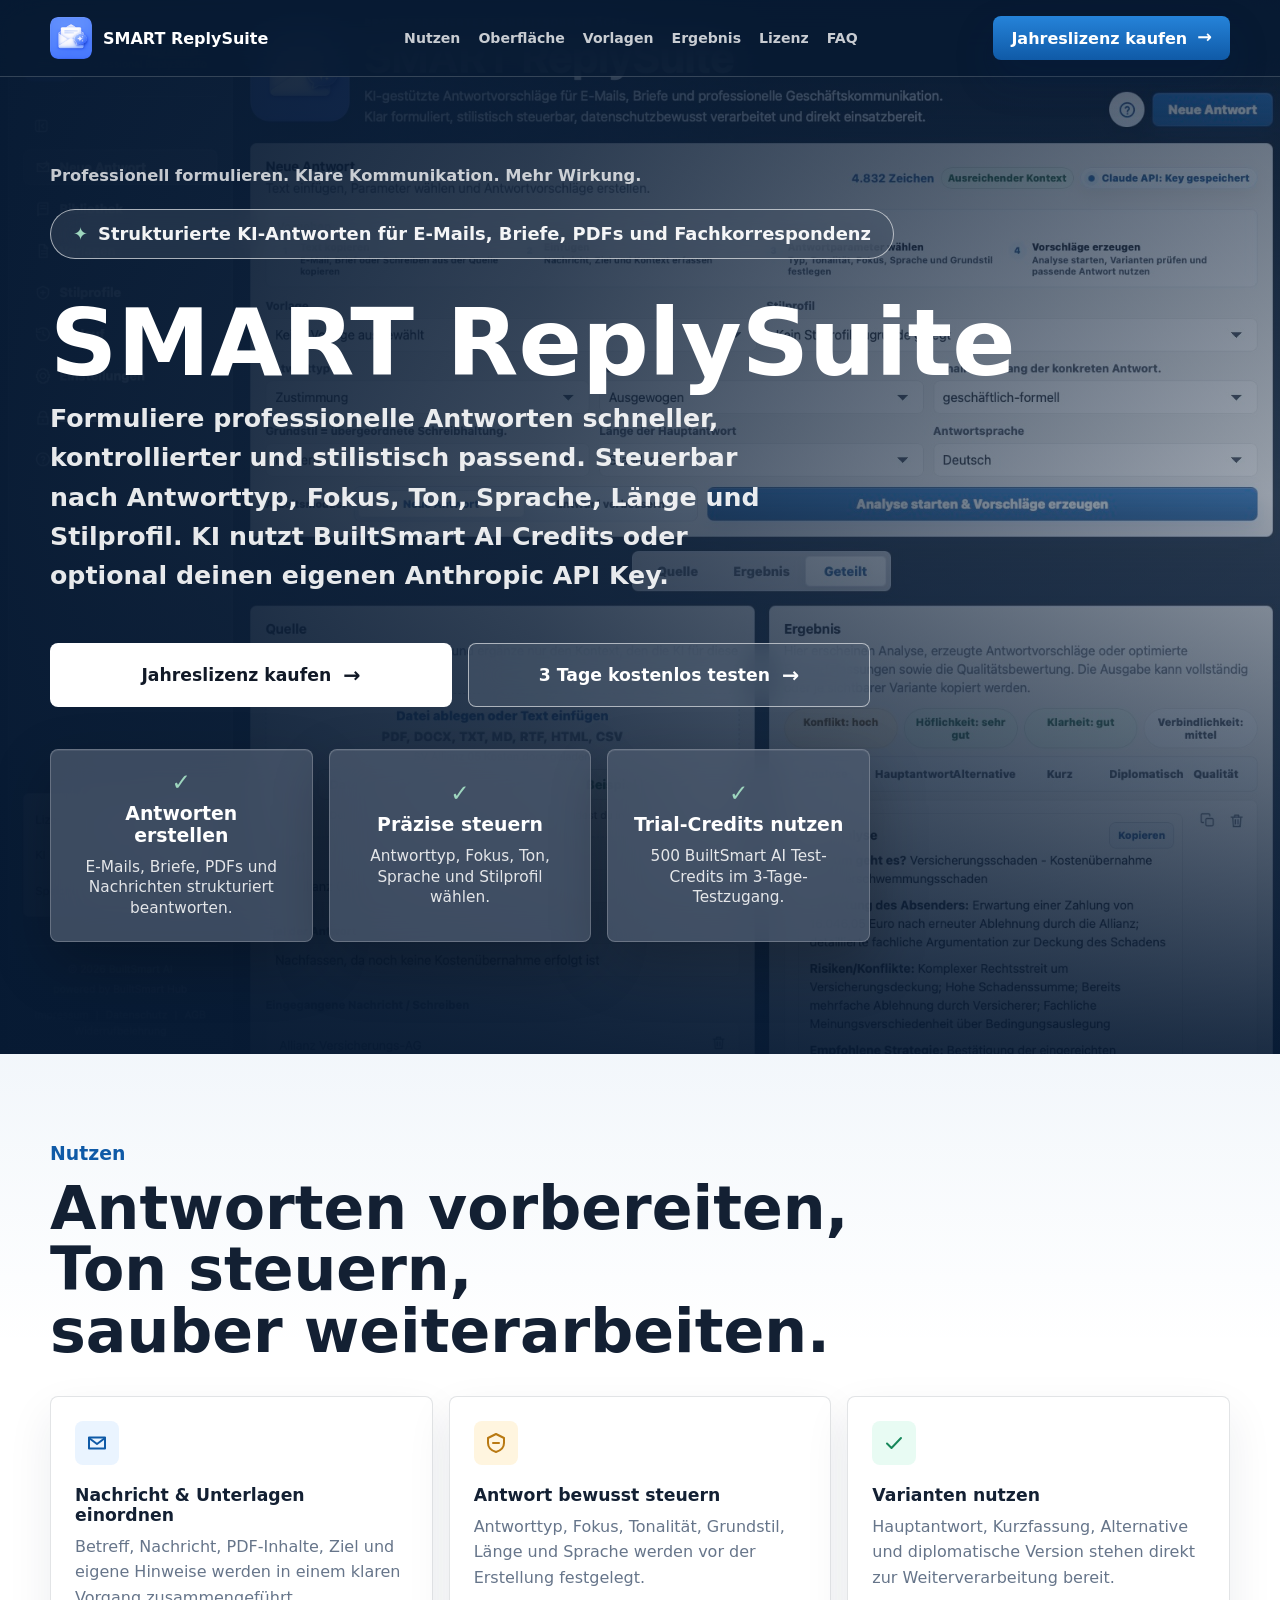
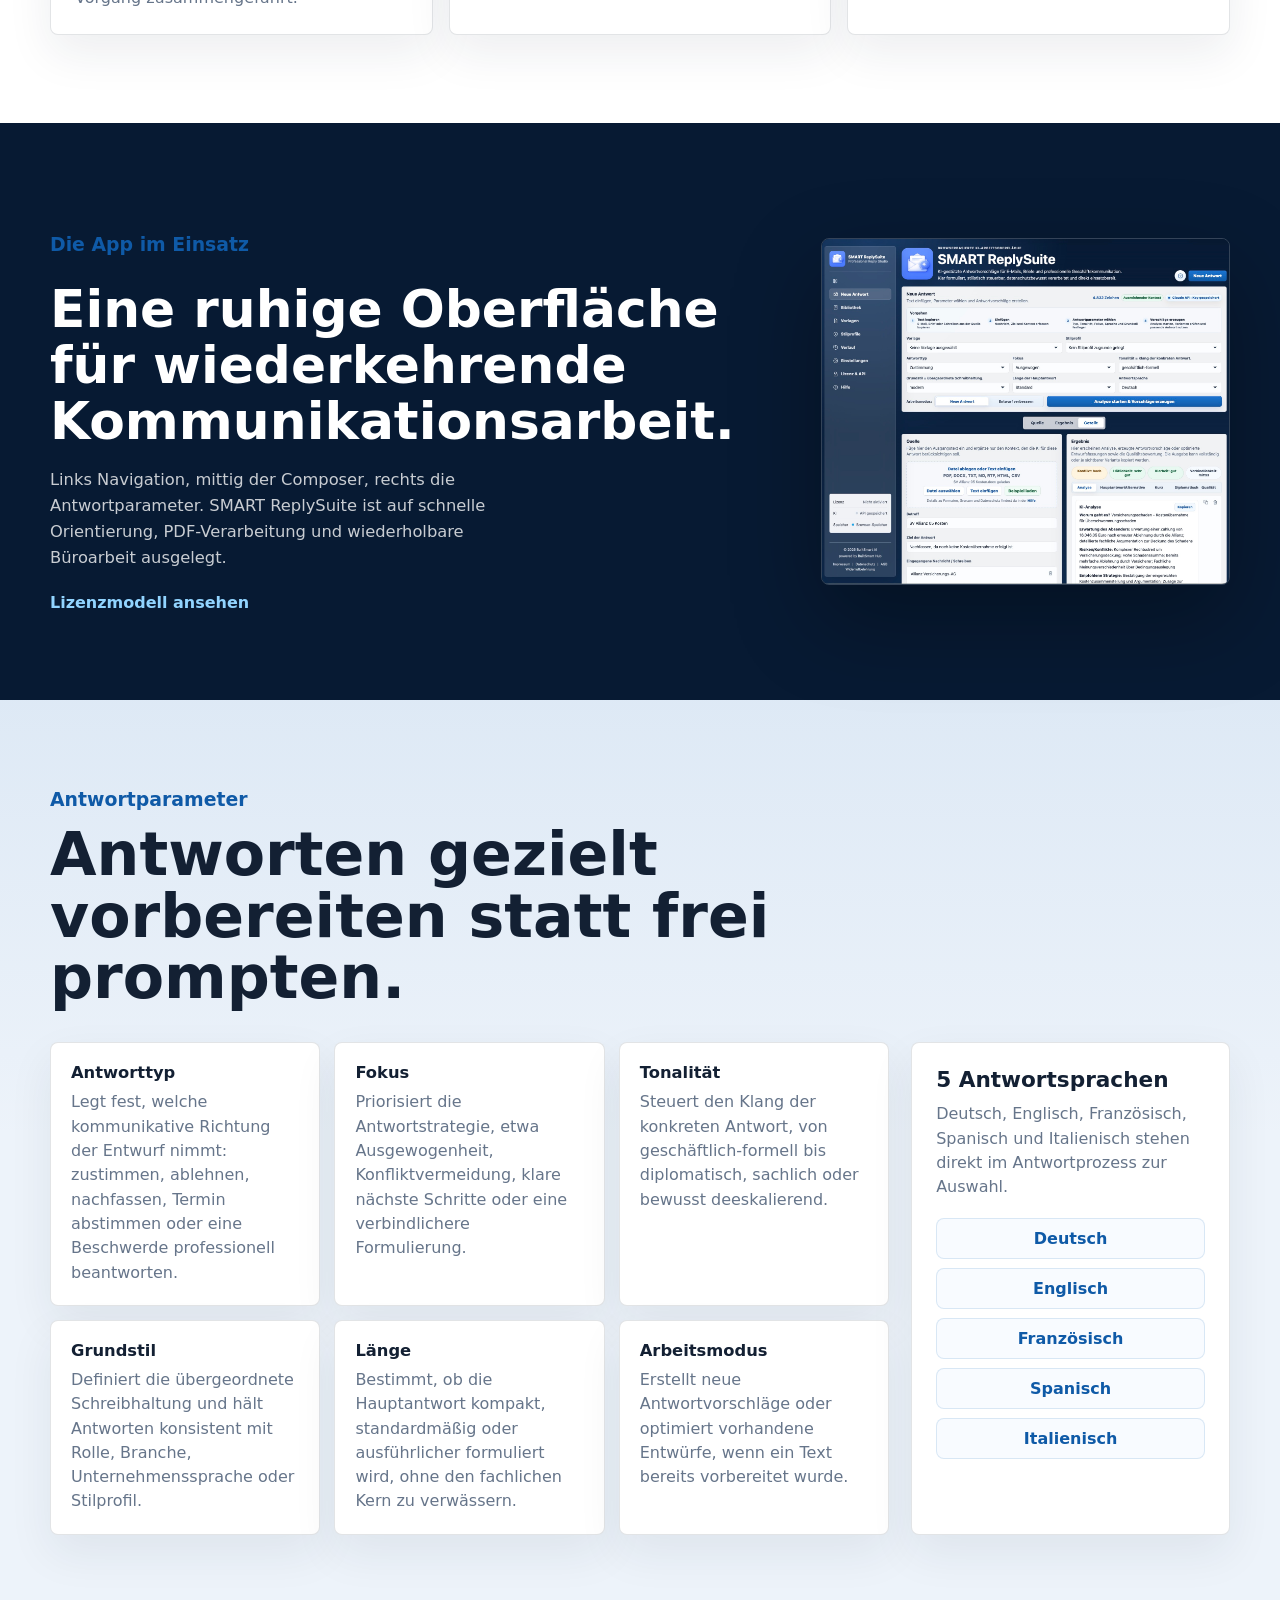
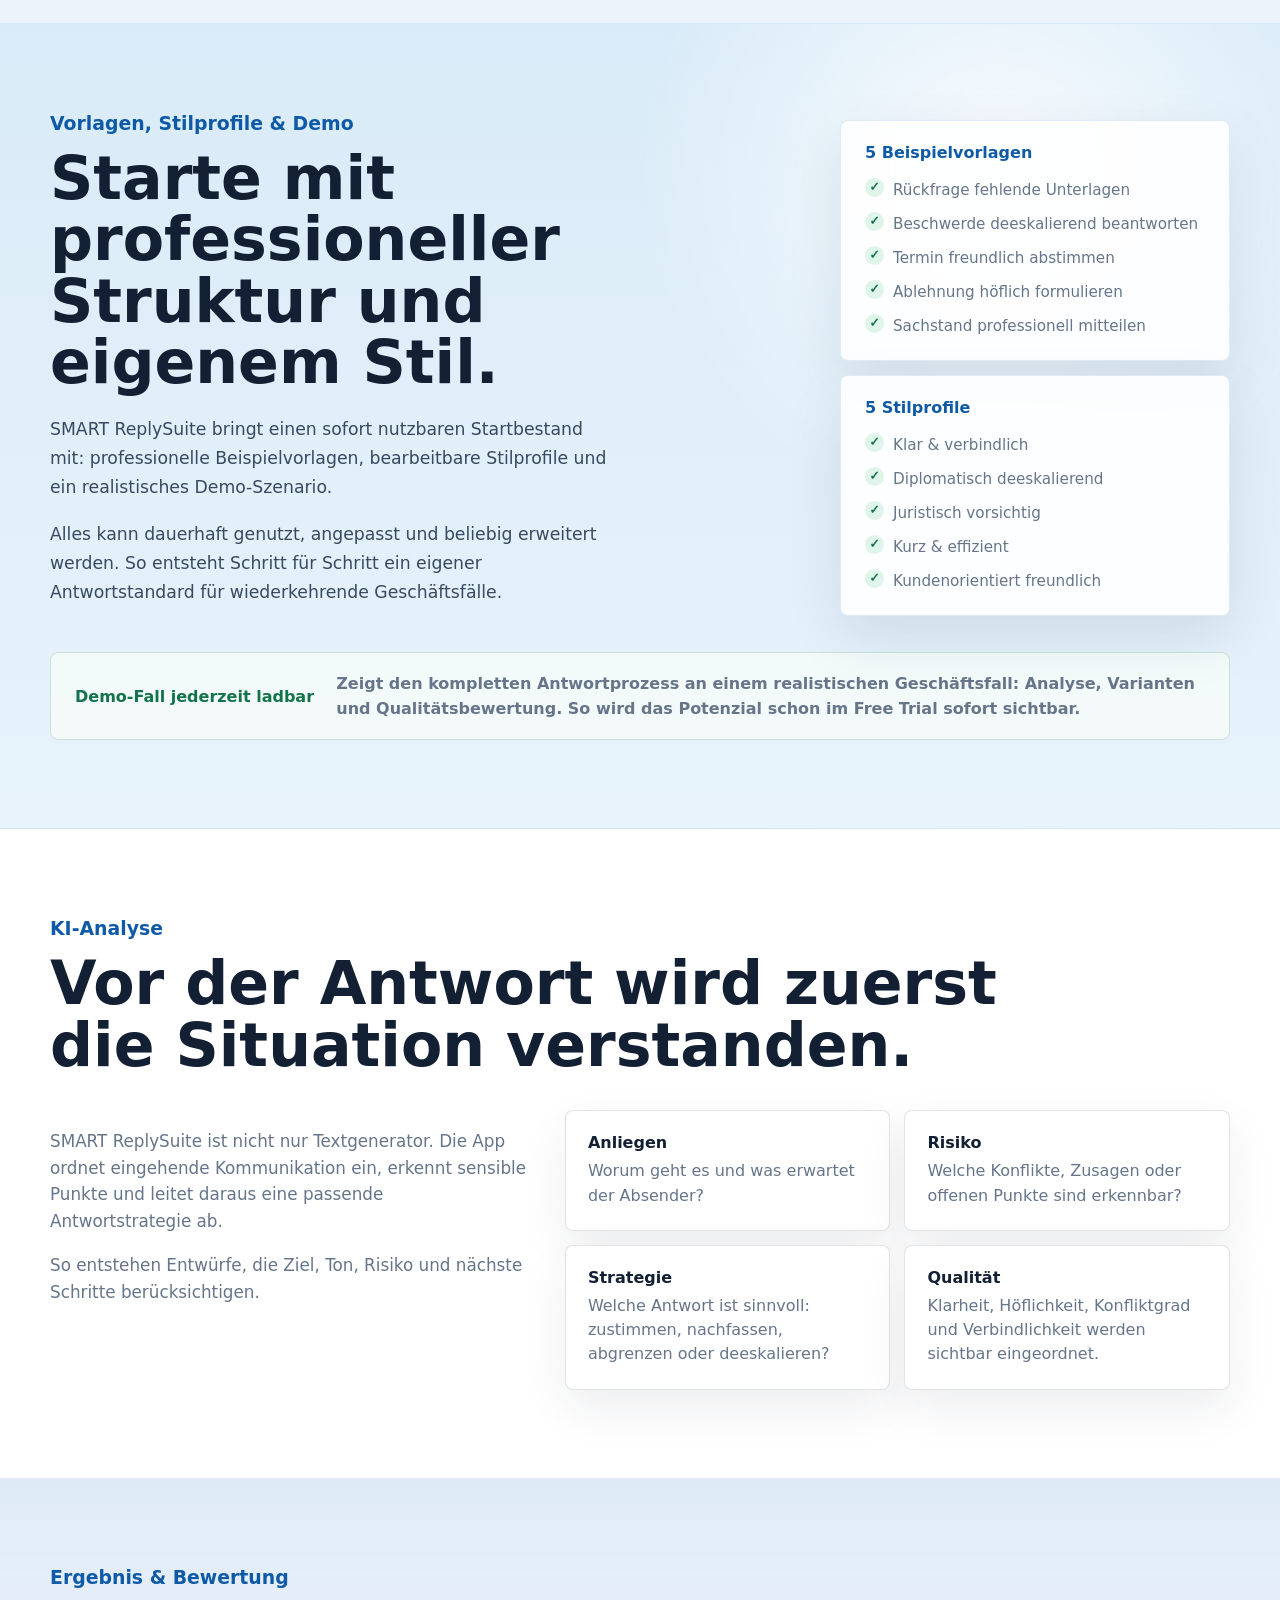
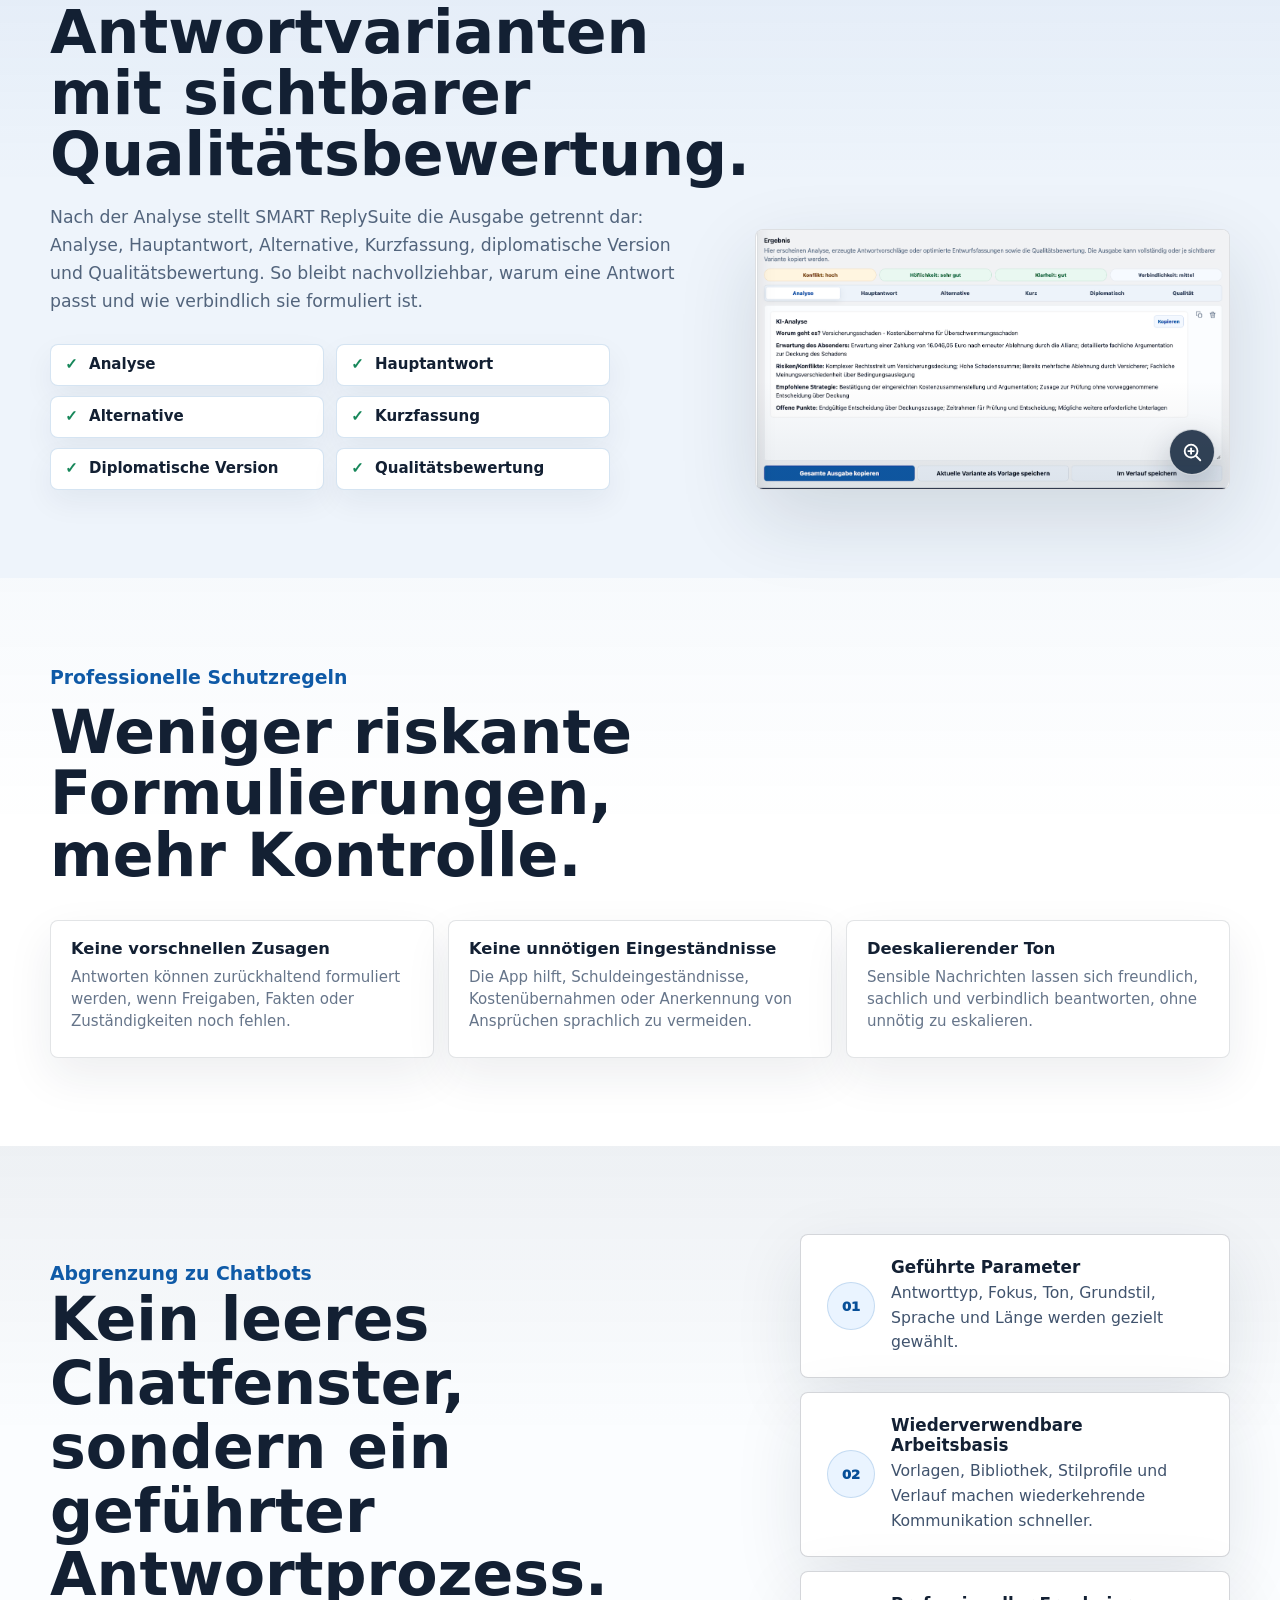
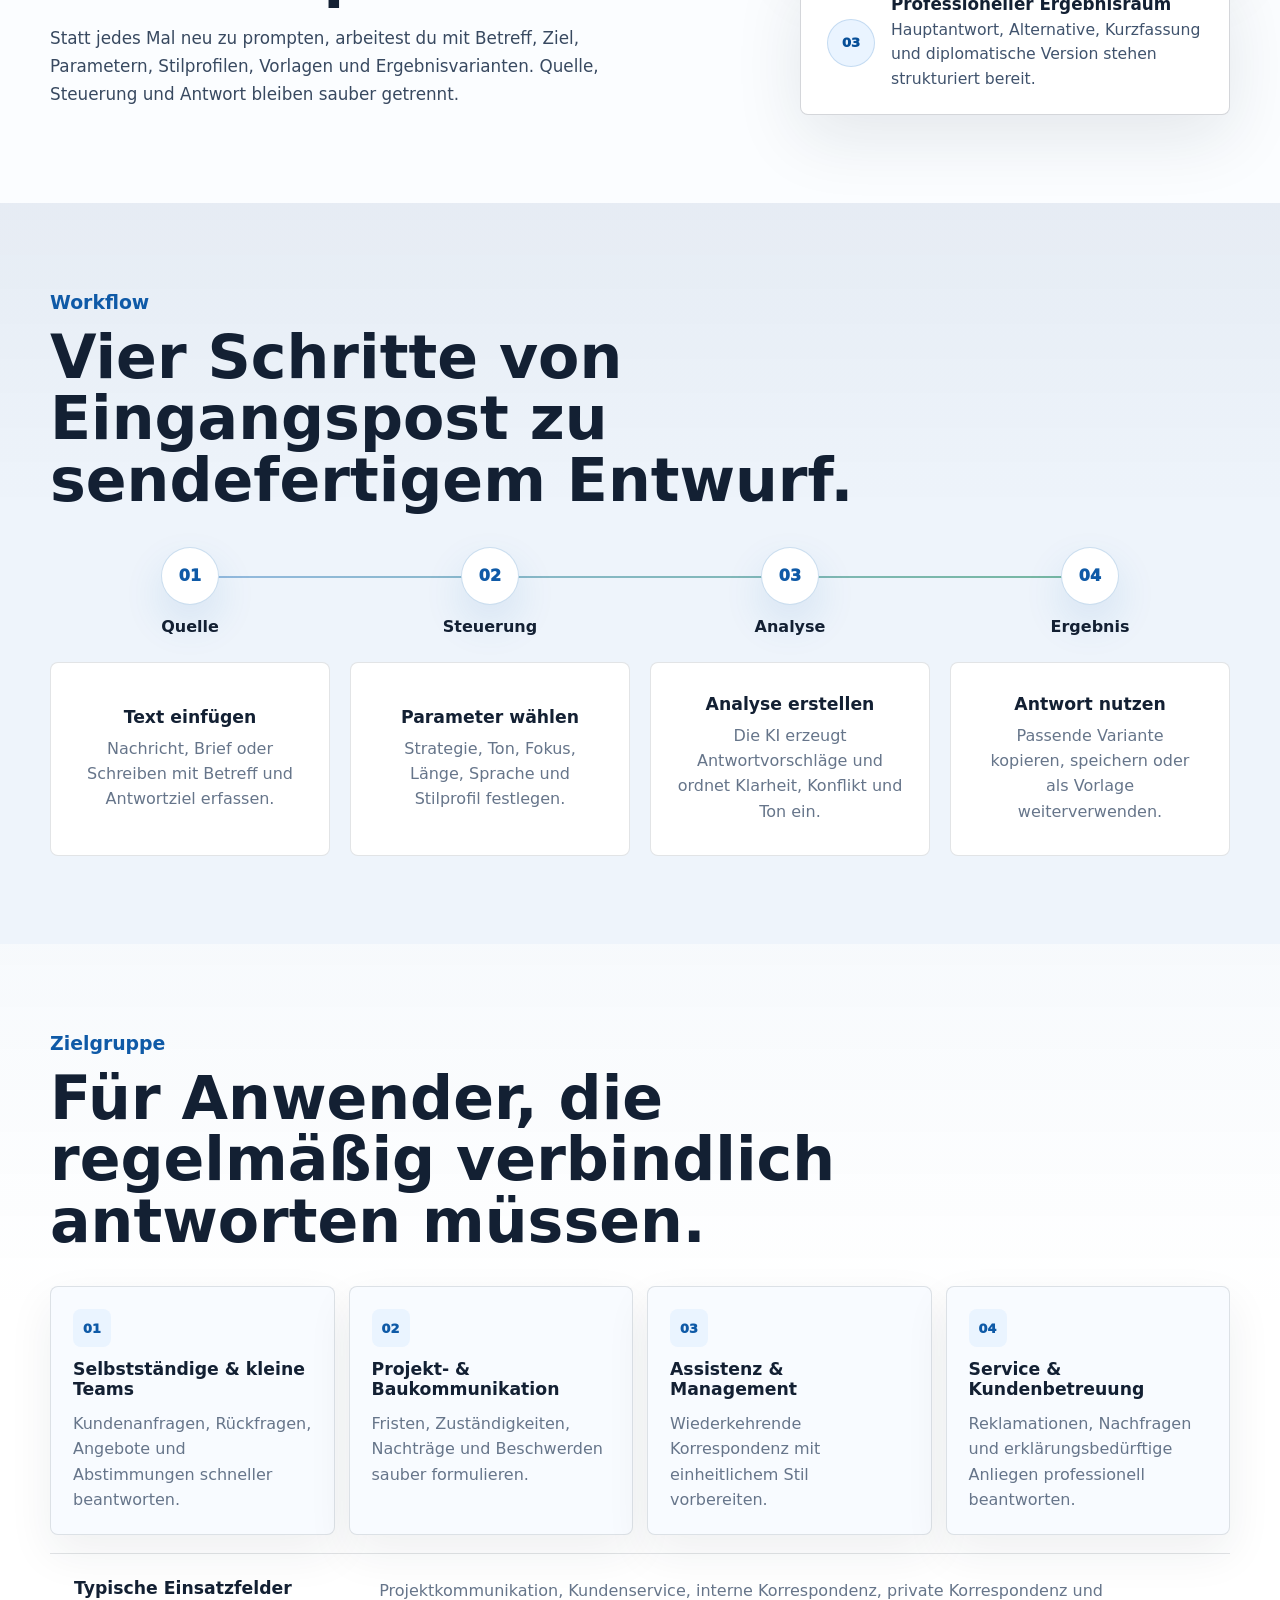
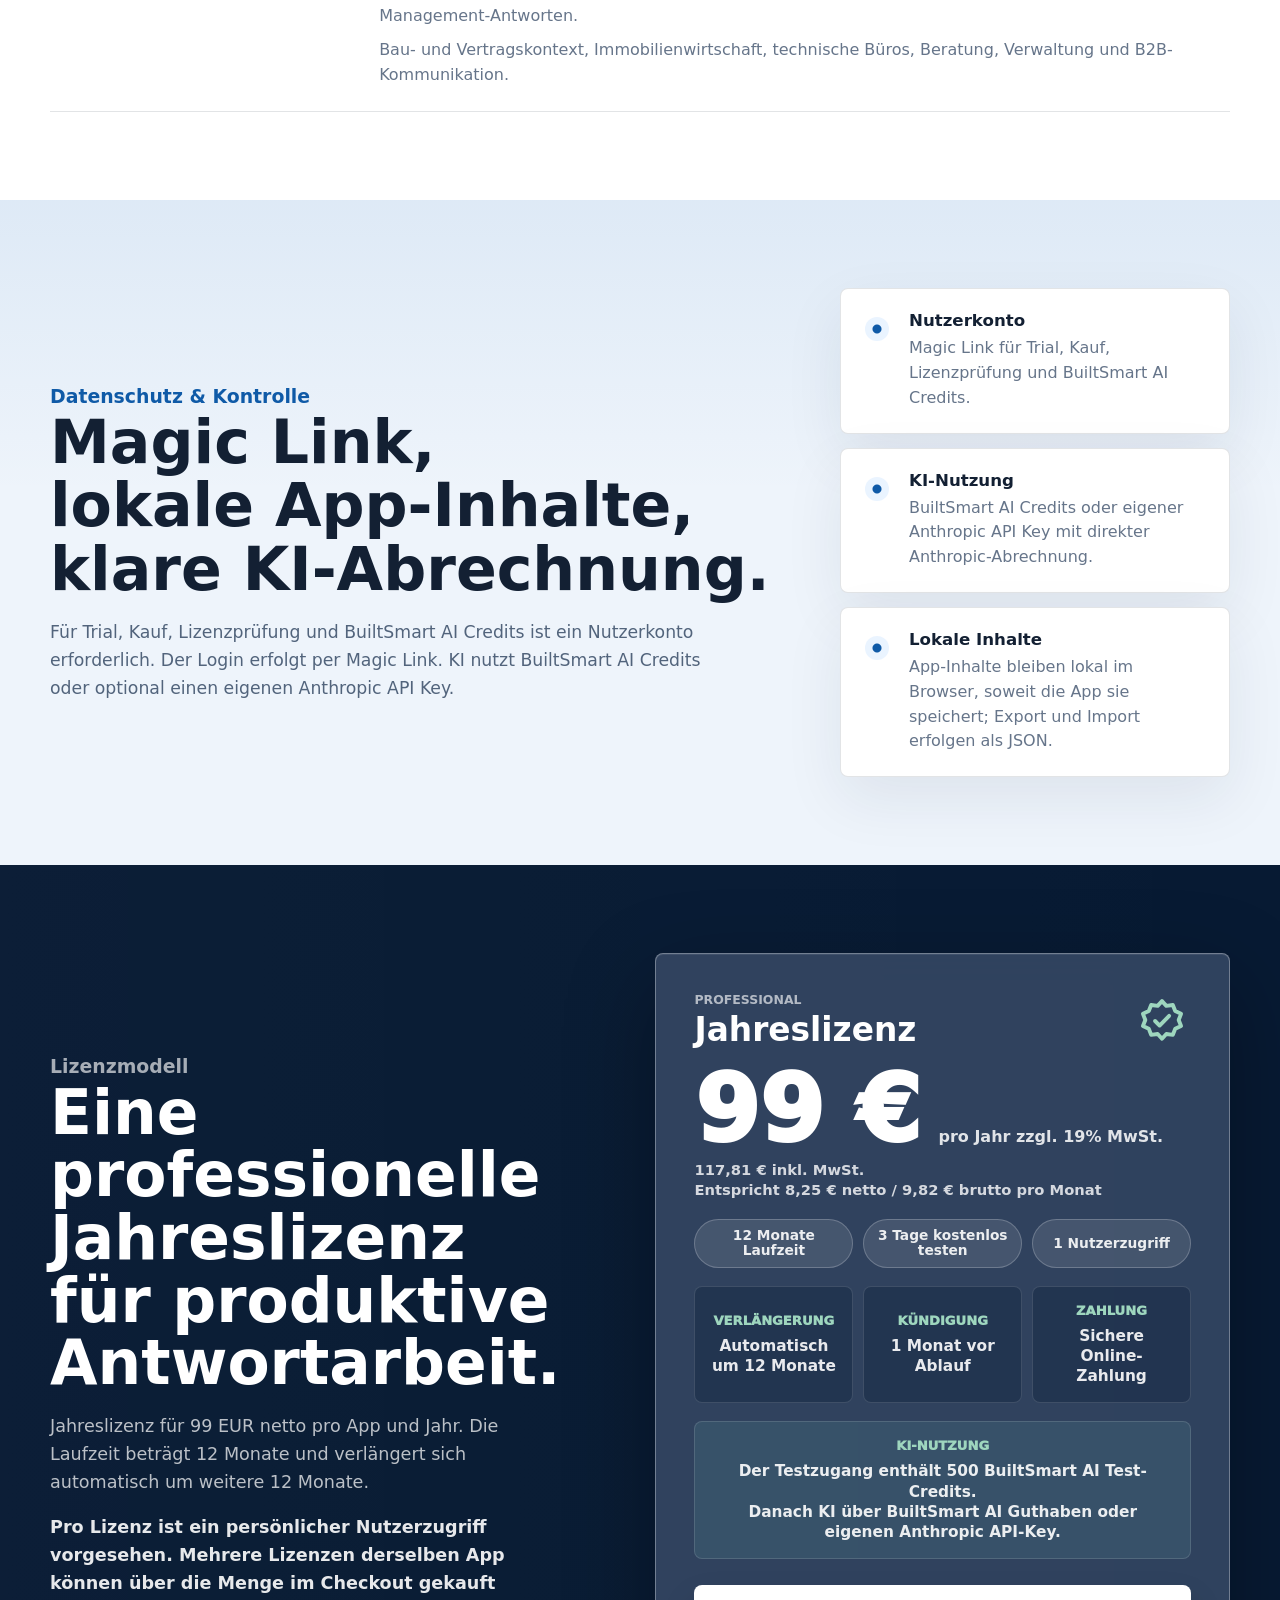
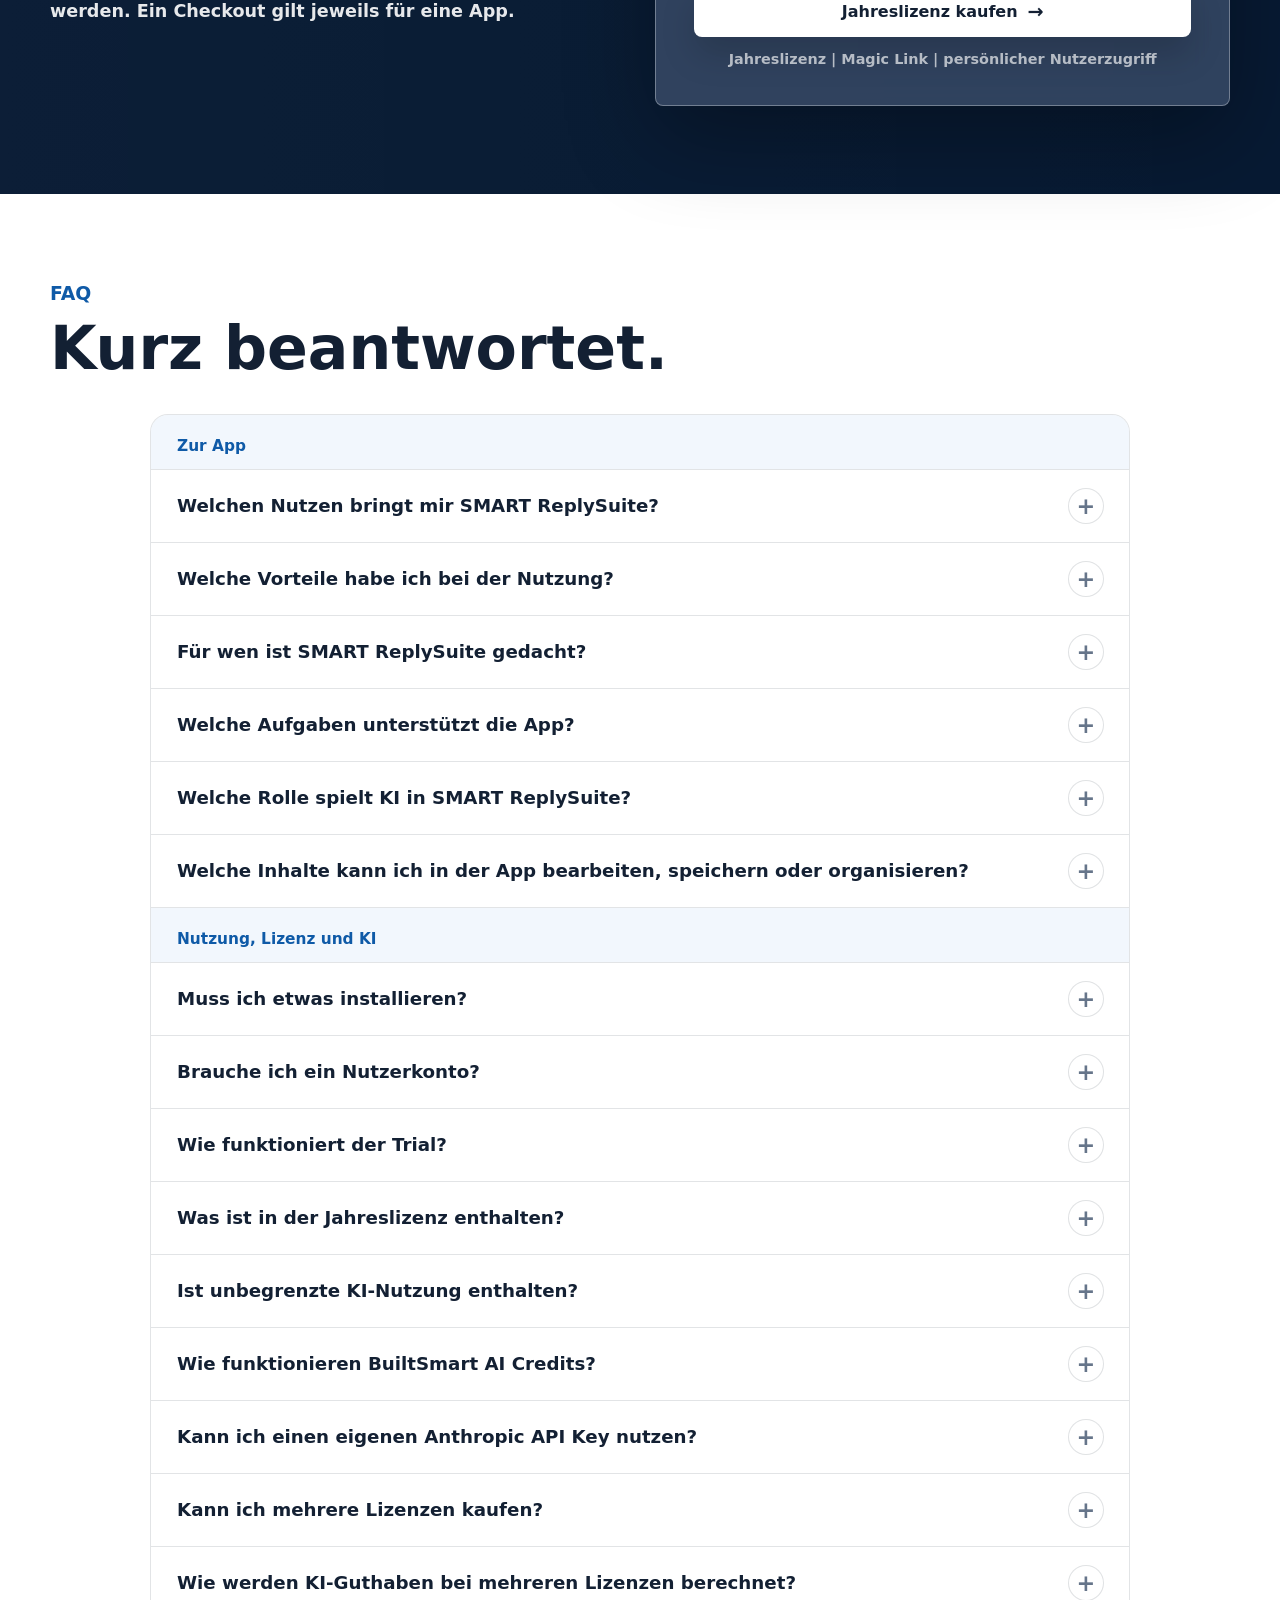
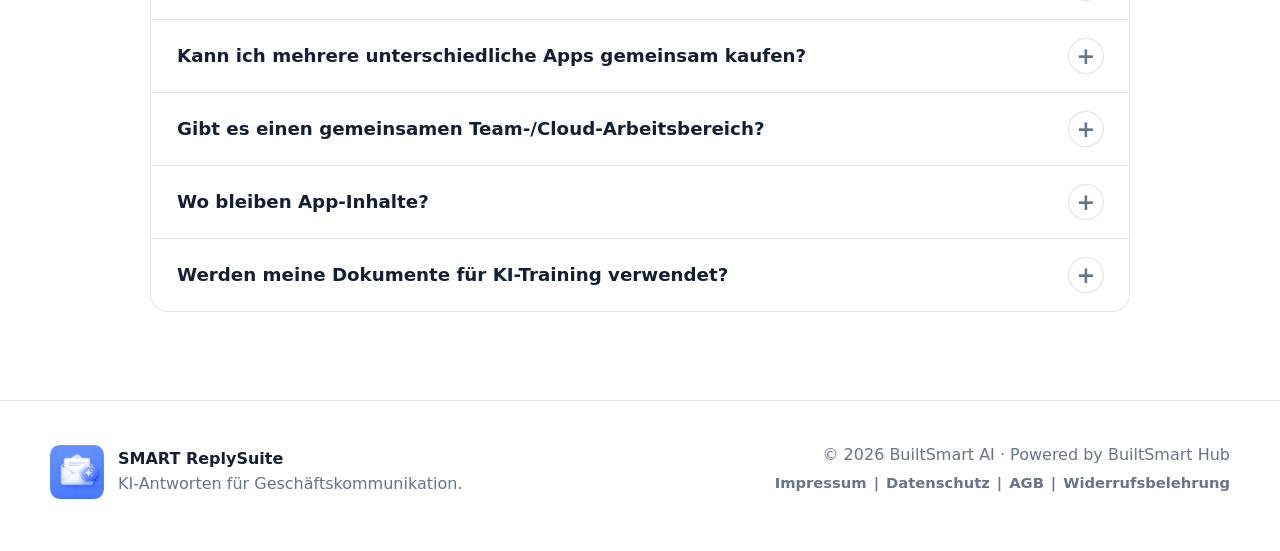
==== commit 348f89bc: "Refine starter section layout" ====
--- a/index.html
+++ b/index.html
@@ -46,7 +46,8 @@
             "Qualitätsbewertung für Konflikt, Höflichkeit, Klarheit und Verbindlichkeit",
             "PDF-Verarbeitung und OCR-Unterstützung für gescannte Seiten",
             "Vorlagen, Bibliothek, Verlauf, Export und Import lokaler Arbeitsdaten als JSON",
-            "BuiltSmart AI Credits oder optional eigener Anthropic API Key"
+            "BuiltSmart AI Credits oder optional eigener Anthropic API Key",
+            "Fünf Beispielvorlagen, fünf Stilprofile und ein dauerhaft ladbares Demo-Szenario"
           ],
           "softwareHelp": "https://bm1964-25.github.io/SMART-ReplySuite-Landingpage/#faq",
           "url": "https://bm1964-25.github.io/SMART-ReplySuite-Landingpage/",
@@ -282,11 +283,8 @@
     <nav class="nav-links" aria-label="Landingpage Navigation">
       <a href="#benefits">Nutzen</a>
       <a href="#product">Oberfläche</a>
-      <a href="#analysis">Analyse</a>
+      <a href="#starter">Vorlagen</a>
       <a href="#result">Ergebnis</a>
-      <a href="#safeguards">Schutzregeln</a>
-      <a href="#workflow">Workflow</a>
-      <a href="#audience">Zielgruppe</a>
       <a href="#pricing">Lizenz</a>
       <a href="#faq">FAQ</a>
     </nav>
@@ -382,6 +380,43 @@
             <span>Italienisch</span>
           </div>
         </aside>
+      </div>
+    </section>
+
+    <section class="section starter-section" id="starter" aria-labelledby="starter-title">
+      <div class="starter-layout">
+        <div class="starter-copy">
+          <p class="eyebrow dark">Vorlagen, Stilprofile & Demo</p>
+          <h2 id="starter-title">Starte mit professioneller Struktur und eigenem Stil.</h2>
+          <p>SMART ReplySuite bringt einen sofort nutzbaren Startbestand mit: professionelle Beispielvorlagen, bearbeitbare Stilprofile und ein realistisches Demo-Szenario.</p>
+          <p>Alles kann dauerhaft genutzt, angepasst und beliebig erweitert werden. So entsteht Schritt für Schritt ein eigener Antwortstandard für wiederkehrende Geschäftsfälle.</p>
+        </div>
+        <div class="starter-detail" aria-label="Enthaltene Vorlagen und Stilprofile">
+          <div>
+            <h3>5 Beispielvorlagen</h3>
+            <ul>
+              <li>Rückfrage fehlende Unterlagen</li>
+              <li>Beschwerde deeskalierend beantworten</li>
+              <li>Termin freundlich abstimmen</li>
+              <li>Ablehnung höflich formulieren</li>
+              <li>Sachstand professionell mitteilen</li>
+            </ul>
+          </div>
+          <div>
+            <h3>5 Stilprofile</h3>
+            <ul>
+              <li>Klar & verbindlich</li>
+              <li>Diplomatisch deeskalierend</li>
+              <li>Juristisch vorsichtig</li>
+              <li>Kurz & effizient</li>
+              <li>Kundenorientiert freundlich</li>
+            </ul>
+          </div>
+        </div>
+      </div>
+      <div class="starter-demo">
+        <strong>Demo-Fall jederzeit ladbar</strong>
+        <span>Zeigt den kompletten Antwortprozess an einem realistischen Geschäftsfall: Analyse, Varianten und Qualitätsbewertung. So wird das Potenzial schon im Free Trial sofort sichtbar.</span>
       </div>
     </section>
 
--- a/landing-styles.css
+++ b/landing-styles.css
@@ -660,6 +660,132 @@
   font-weight: 760;
 }
 
+.starter-section {
+  background:
+    radial-gradient(circle at 78% 18%, rgba(255, 255, 255, 0.78), rgba(255, 255, 255, 0) 30%),
+    linear-gradient(180deg, #d9ebf8 0%, #e8f3fb 100%);
+  border-block: 1px solid rgba(22, 104, 184, 0.08);
+}
+
+.starter-layout {
+  display: grid;
+  grid-template-columns: minmax(0, 0.62fr) minmax(320px, 0.48fr);
+  gap: clamp(30px, 3.8vw, 46px);
+  align-items: center;
+}
+
+.starter-copy {
+  max-width: 620px;
+}
+
+.starter-copy h2 {
+  max-width: 680px;
+  margin-bottom: 22px;
+}
+
+.starter-copy p:not(.eyebrow) {
+  max-width: 570px;
+  margin-top: 16px;
+  color: #384960;
+  font-size: 1.08rem;
+  line-height: 1.68;
+}
+
+.starter-detail li,
+.starter-demo span {
+  color: var(--muted);
+  line-height: 1.58;
+}
+
+.starter-detail {
+  display: grid;
+  gap: 14px;
+  width: min(100%, 390px);
+  justify-self: end;
+}
+
+.starter-detail div {
+  padding: 22px 24px;
+  border: 1px solid rgba(22, 104, 184, 0.13);
+  border-radius: var(--radius);
+  background: rgba(255, 255, 255, 0.9);
+  box-shadow: 0 22px 56px rgba(24, 39, 60, 0.1);
+  backdrop-filter: blur(10px);
+}
+
+.starter-detail div + div {
+  border-left: 1px solid rgba(22, 104, 184, 0.13);
+}
+
+.starter-detail h3 {
+  margin: 0 0 16px;
+  color: var(--blue-dark);
+  font-size: 1rem;
+}
+
+.starter-detail ul {
+  margin: 0;
+  display: grid;
+  gap: 10px;
+  padding: 0;
+  list-style: none;
+}
+
+.starter-detail li {
+  position: relative;
+  padding-left: 28px;
+}
+
+@media (min-width: 981px) {
+  .starter-detail div {
+    padding-inline: 24px;
+  }
+
+  .starter-detail li {
+    white-space: nowrap;
+    font-size: 0.95rem;
+  }
+}
+
+.starter-detail li::before {
+  content: "✓";
+  position: absolute;
+  left: 0;
+  top: 0;
+  width: 19px;
+  height: 19px;
+  display: grid;
+  place-items: center;
+  border-radius: 50%;
+  background: #dff5e9;
+  color: #13734c;
+  font-size: 0.78rem;
+  line-height: 1;
+  font-weight: 920;
+}
+
+.starter-demo {
+  display: grid;
+  grid-template-columns: minmax(210px, 0.28fr) minmax(0, 1fr);
+  gap: 18px;
+  align-items: center;
+  margin-top: 28px;
+  padding: 18px 24px;
+  border: 1px solid rgba(19, 115, 76, 0.18);
+  border-radius: var(--radius);
+  background: rgba(248, 253, 250, 0.74);
+  box-shadow: none;
+}
+
+.starter-demo strong {
+  color: #13734c;
+  font-size: 1rem;
+}
+
+.starter-demo span {
+  font-weight: 760;
+}
+
 .analysis-section {
   background:
     linear-gradient(180deg, rgba(255, 255, 255, 0.94), rgba(255, 255, 255, 1)),
@@ -1579,6 +1705,9 @@
   .comparison-section,
   .comparison-list,
   .safeguard-grid,
+  .starter-layout,
+  .starter-detail,
+  .starter-demo,
   .audience-grid,
   .industry-panel,
   .faq-list,
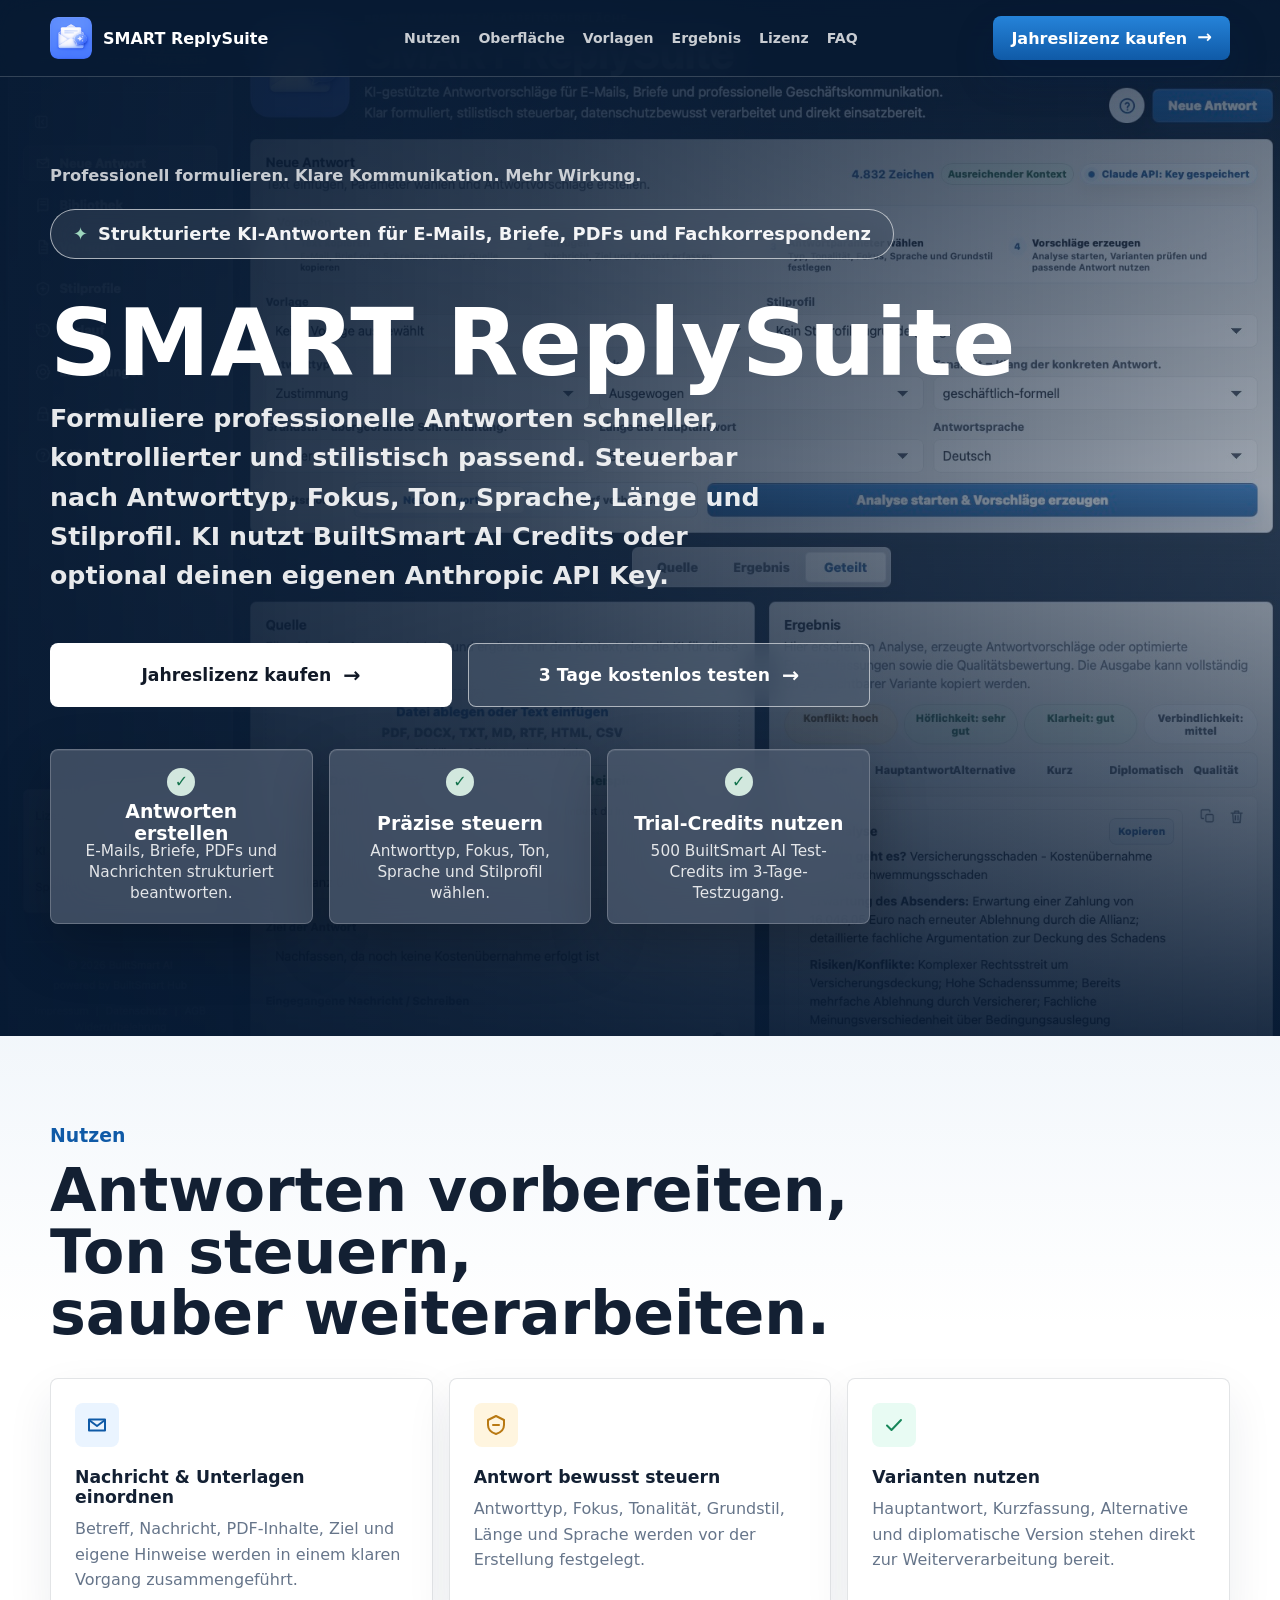
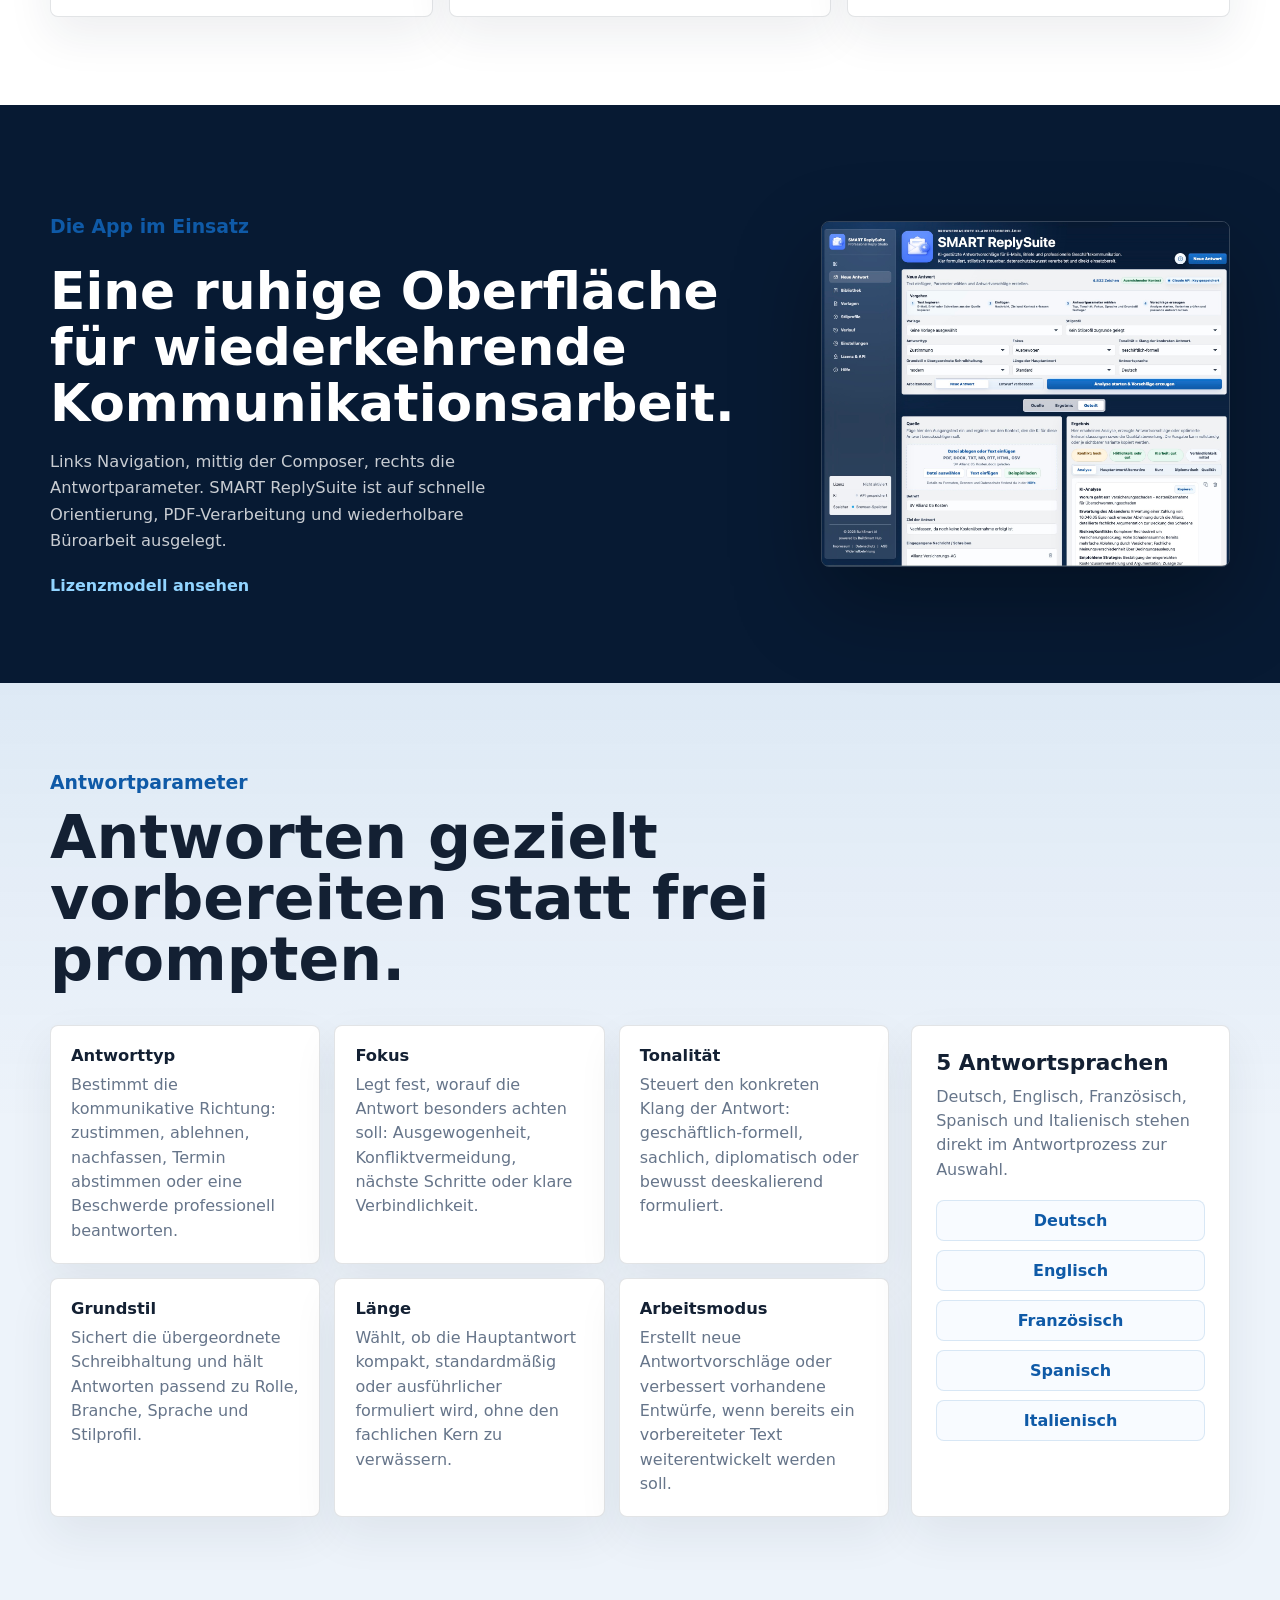
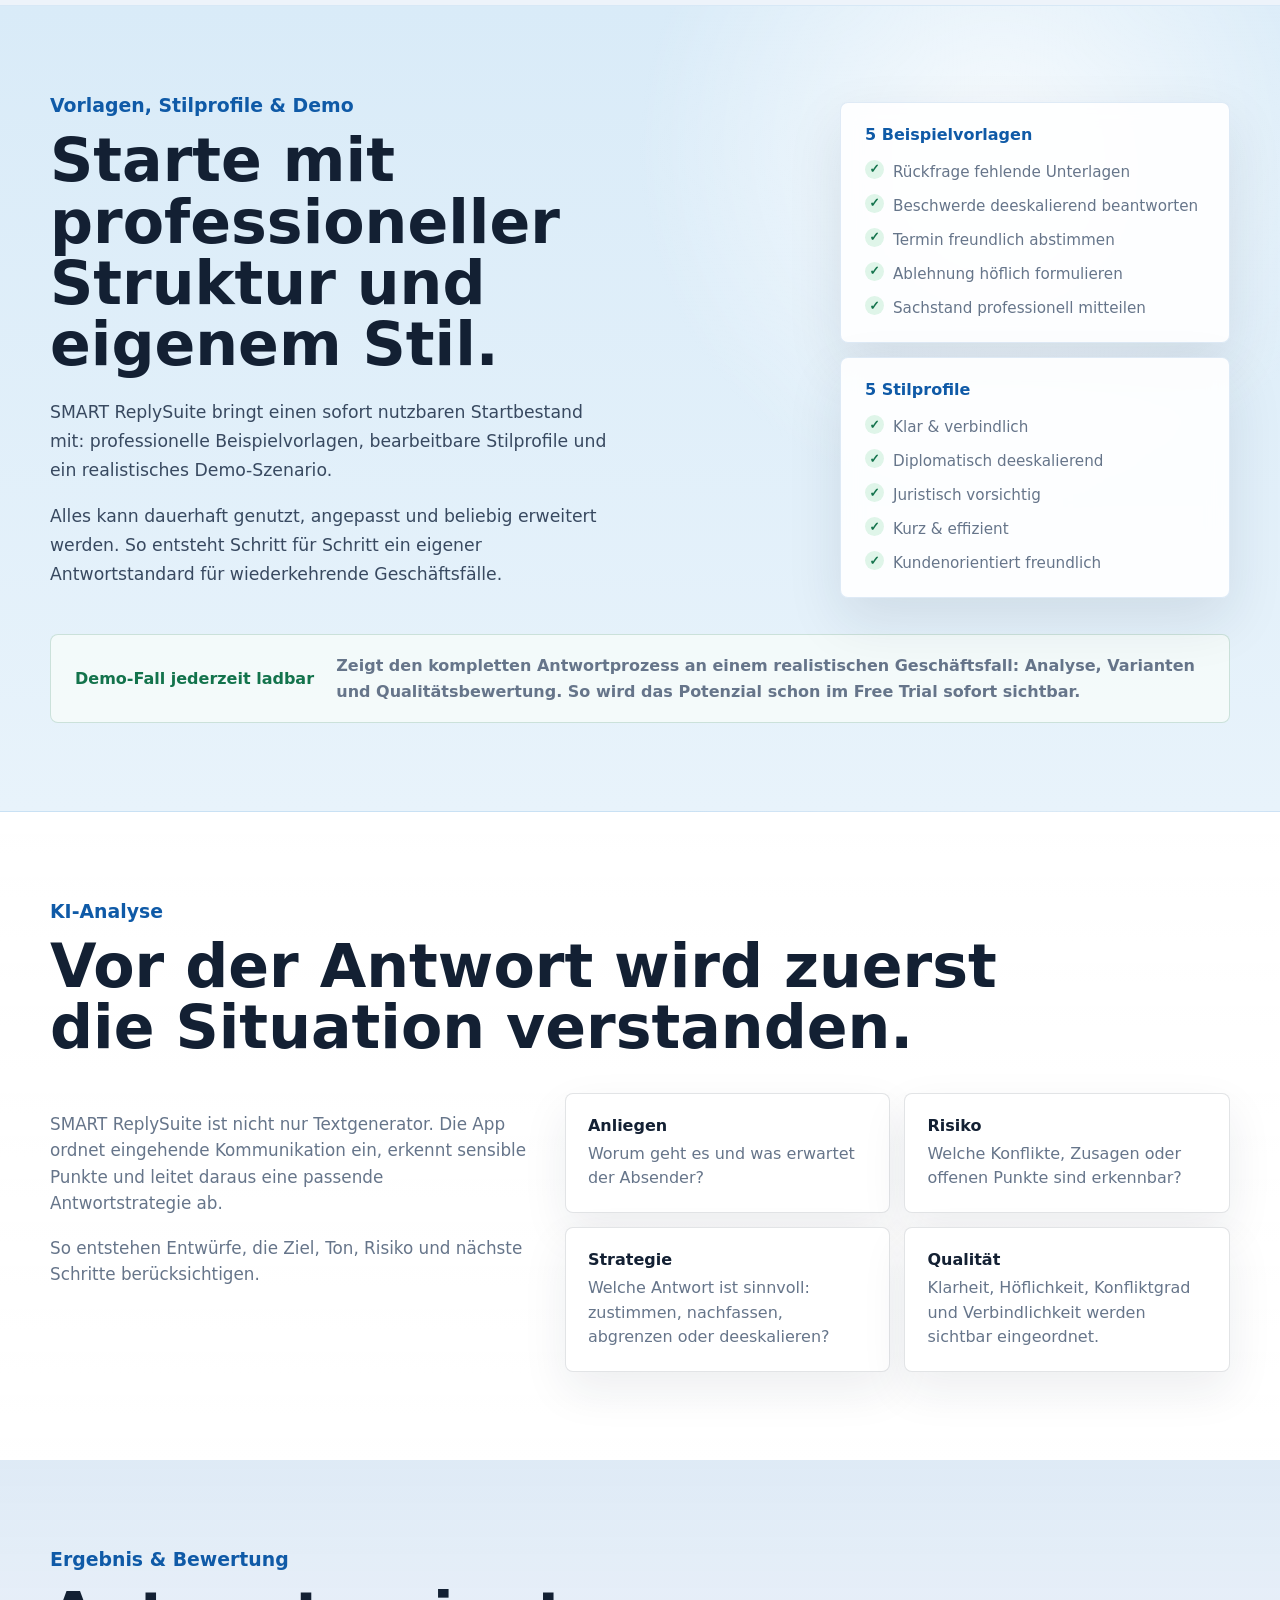
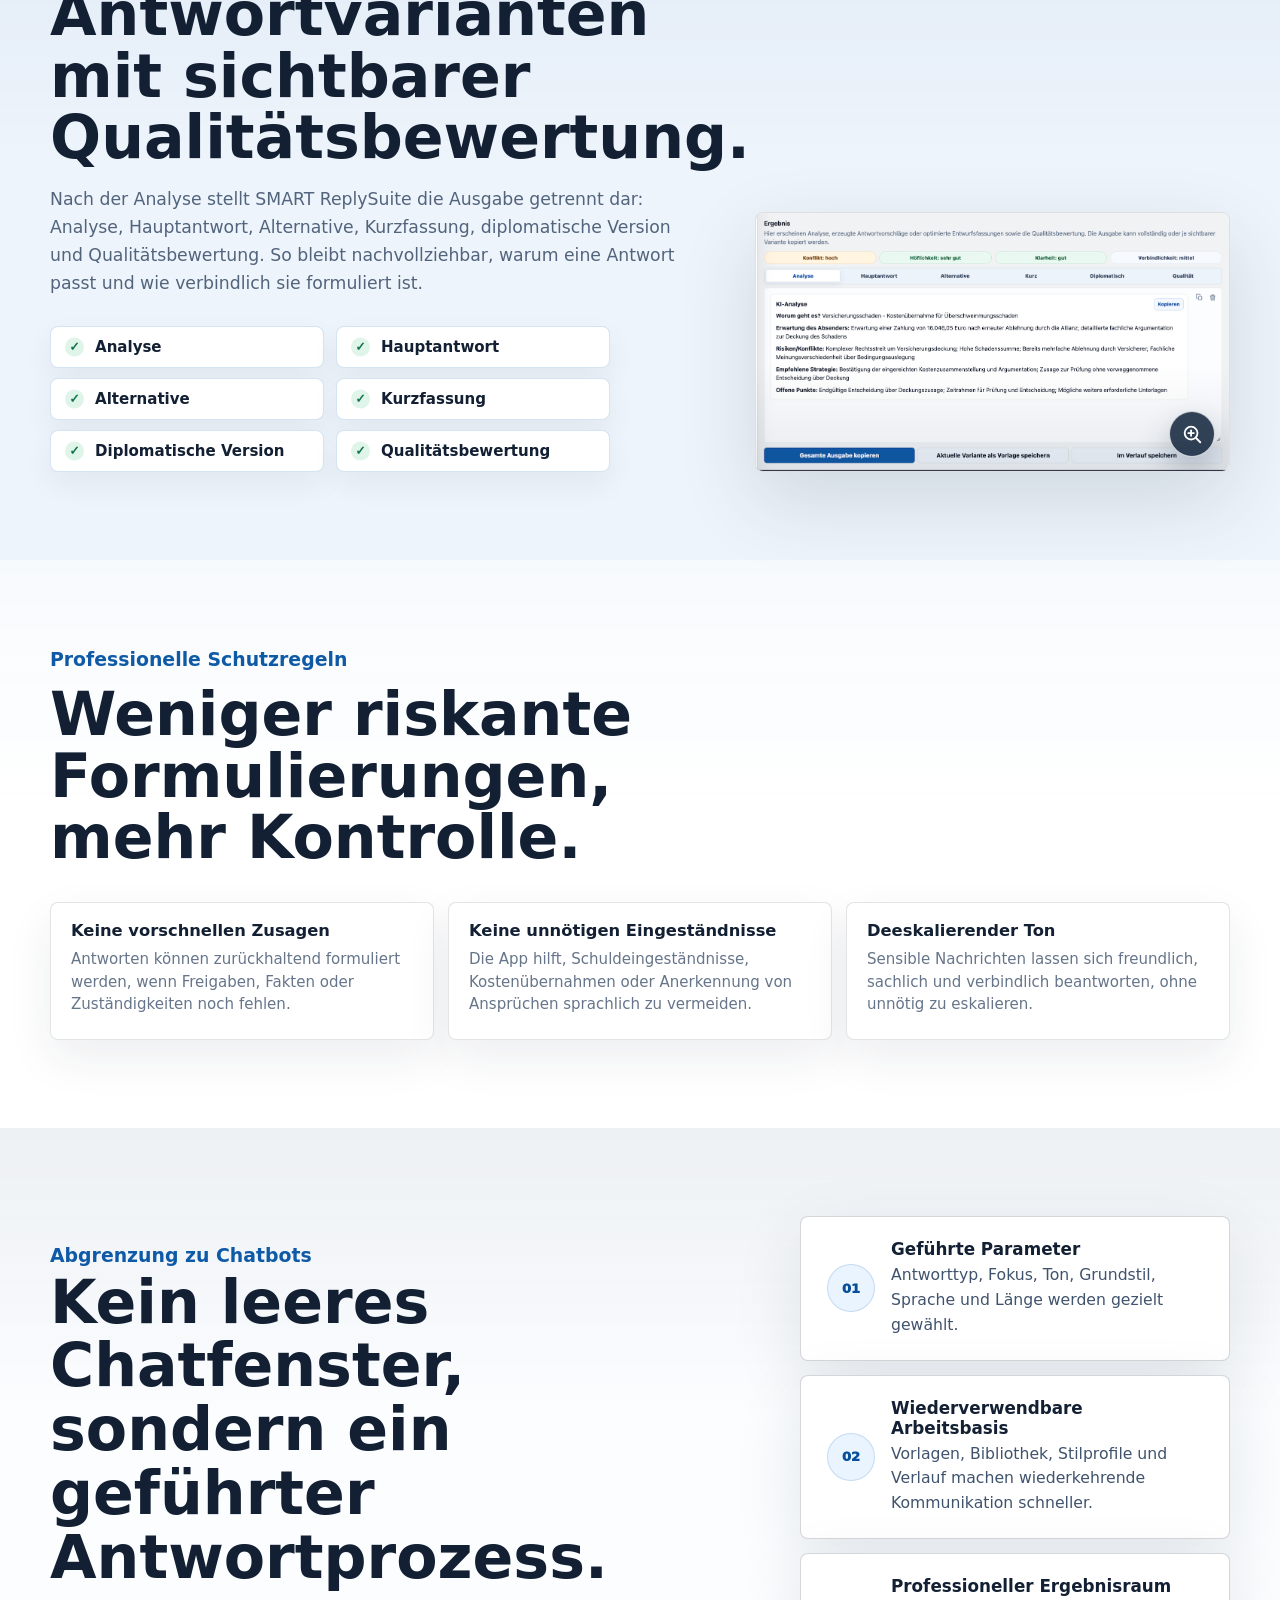
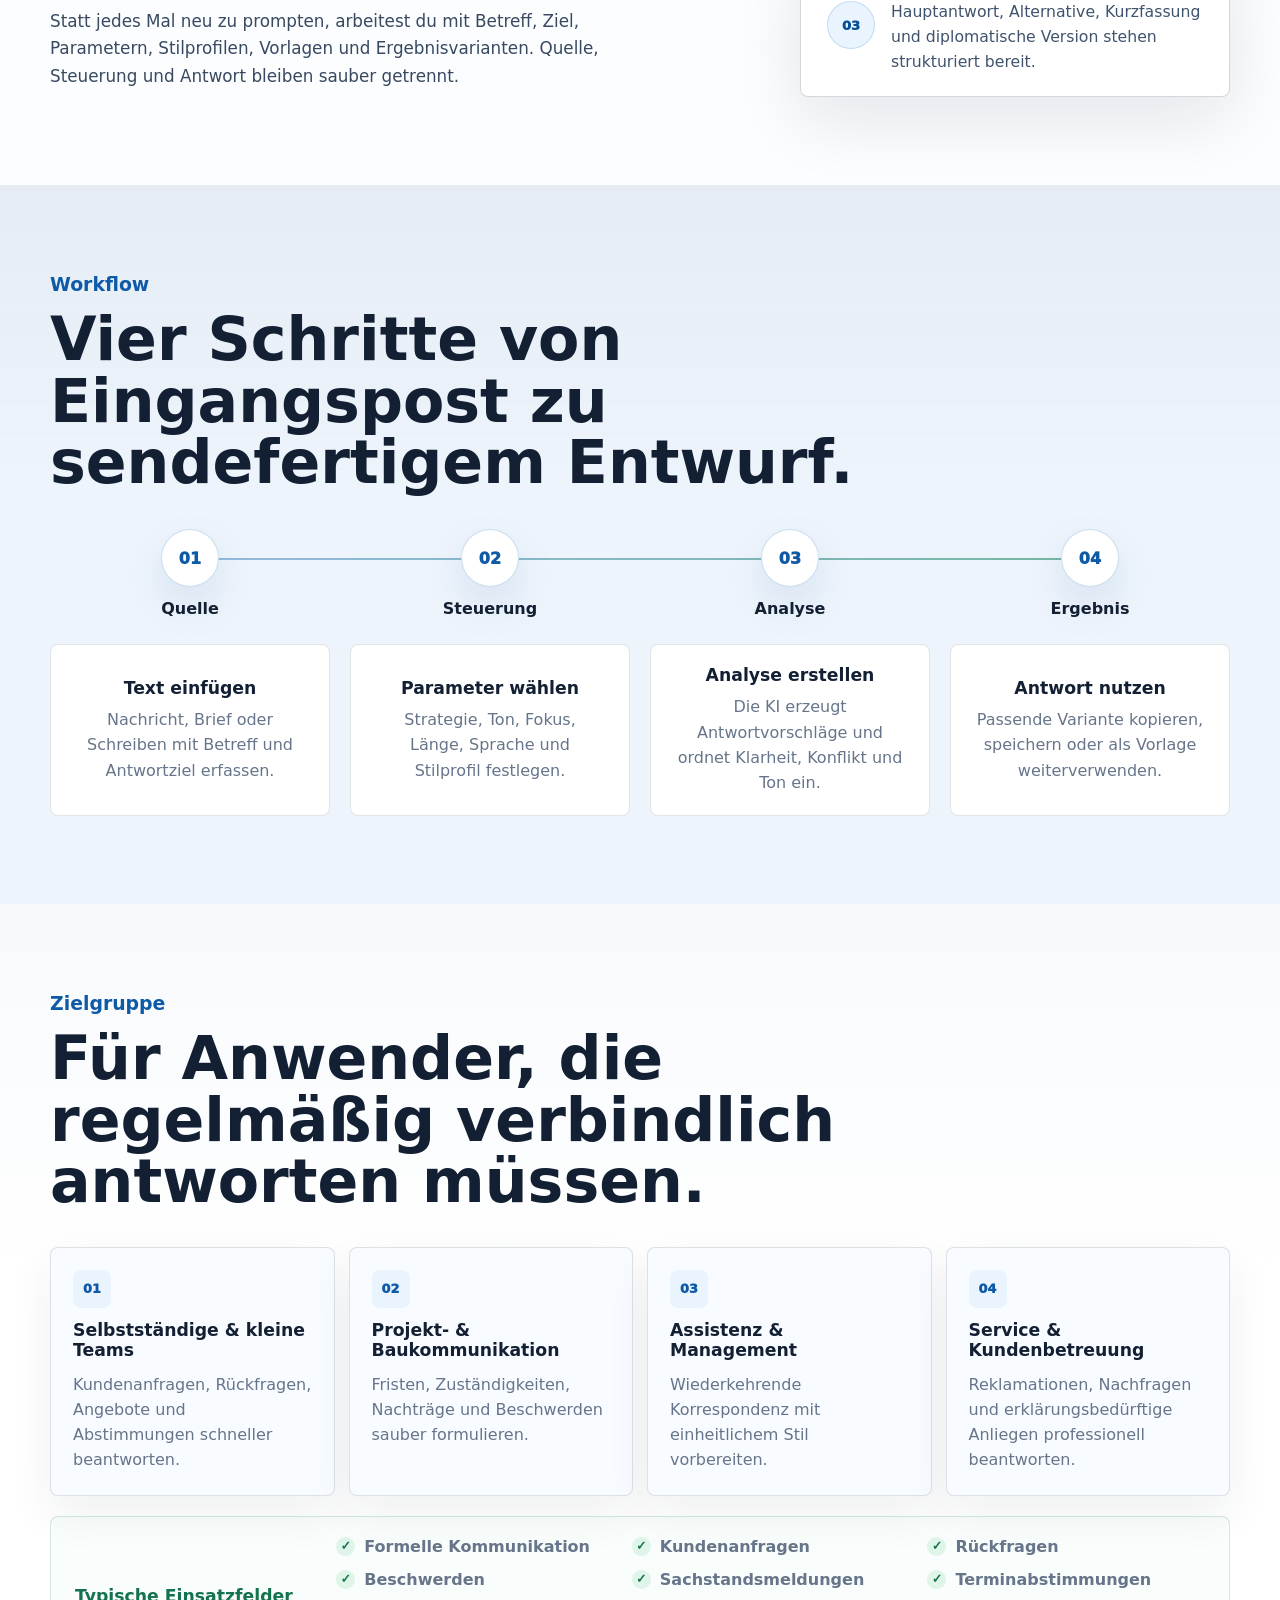
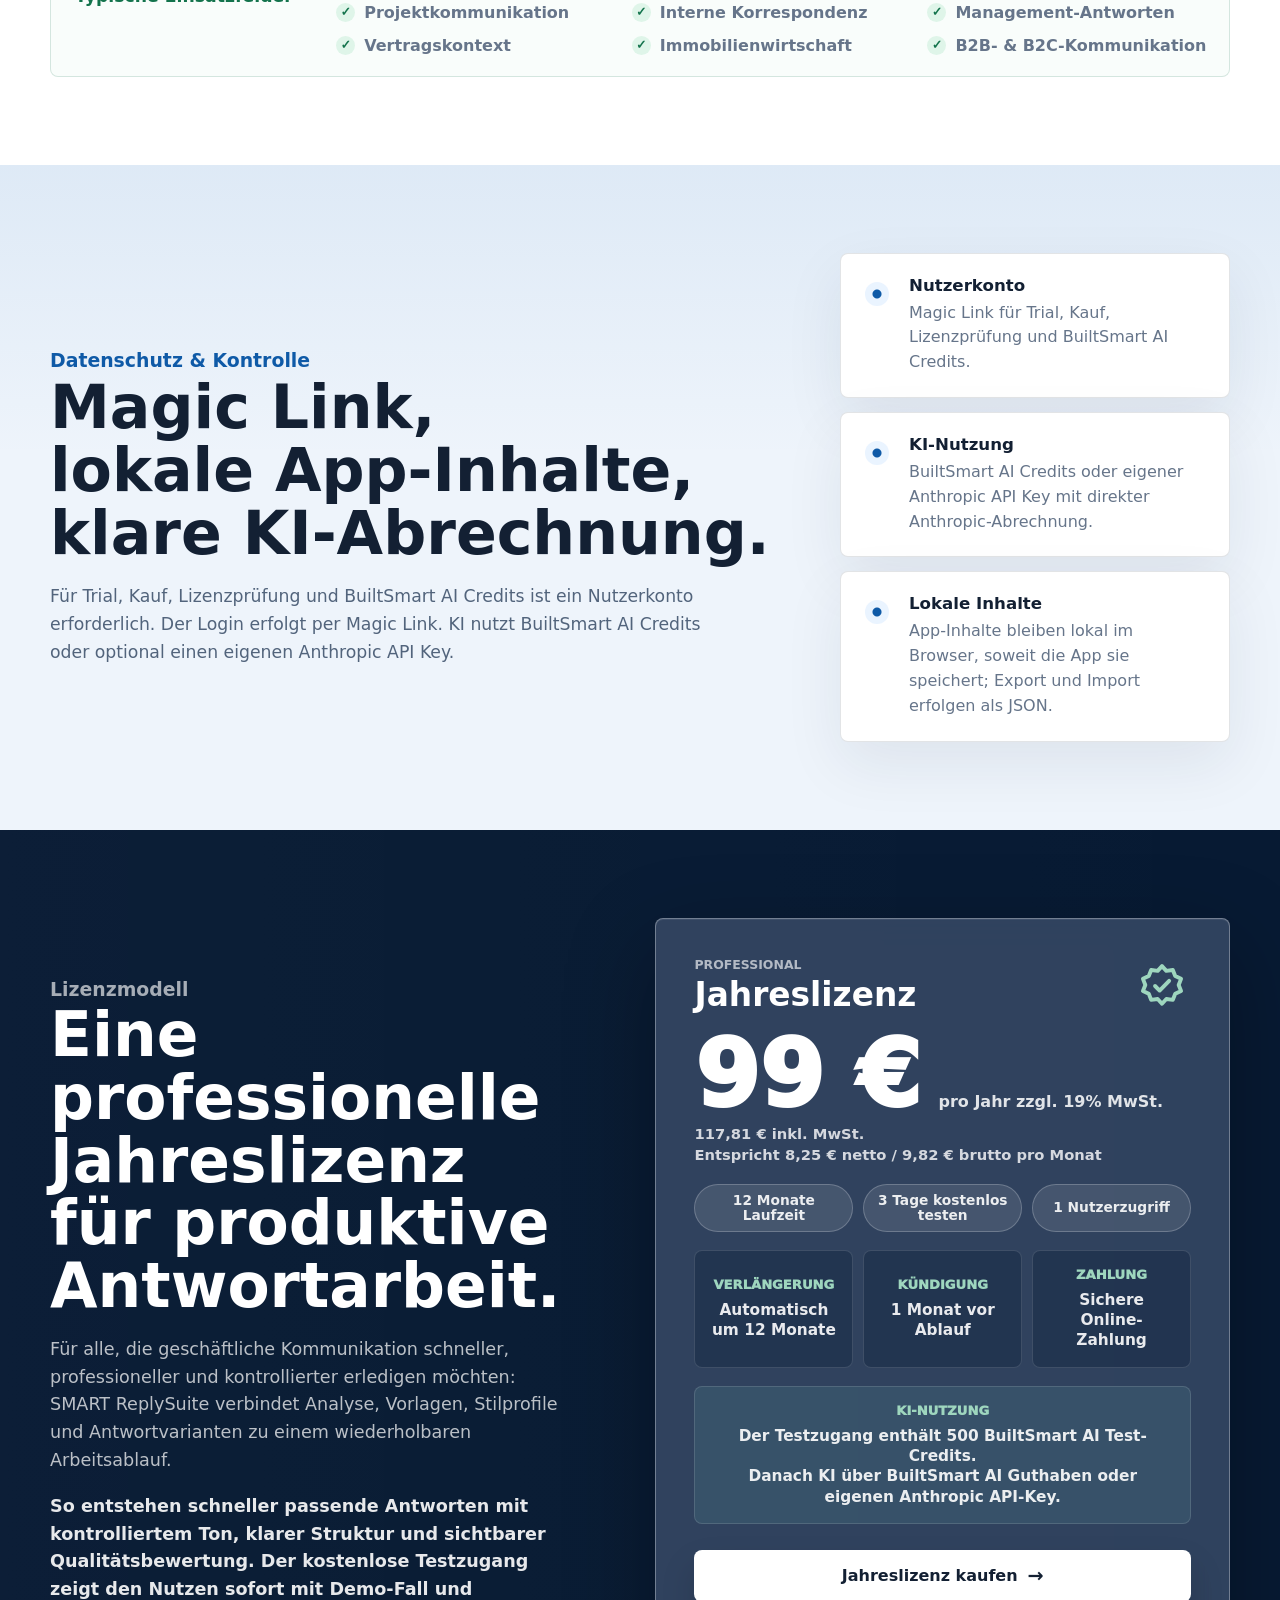
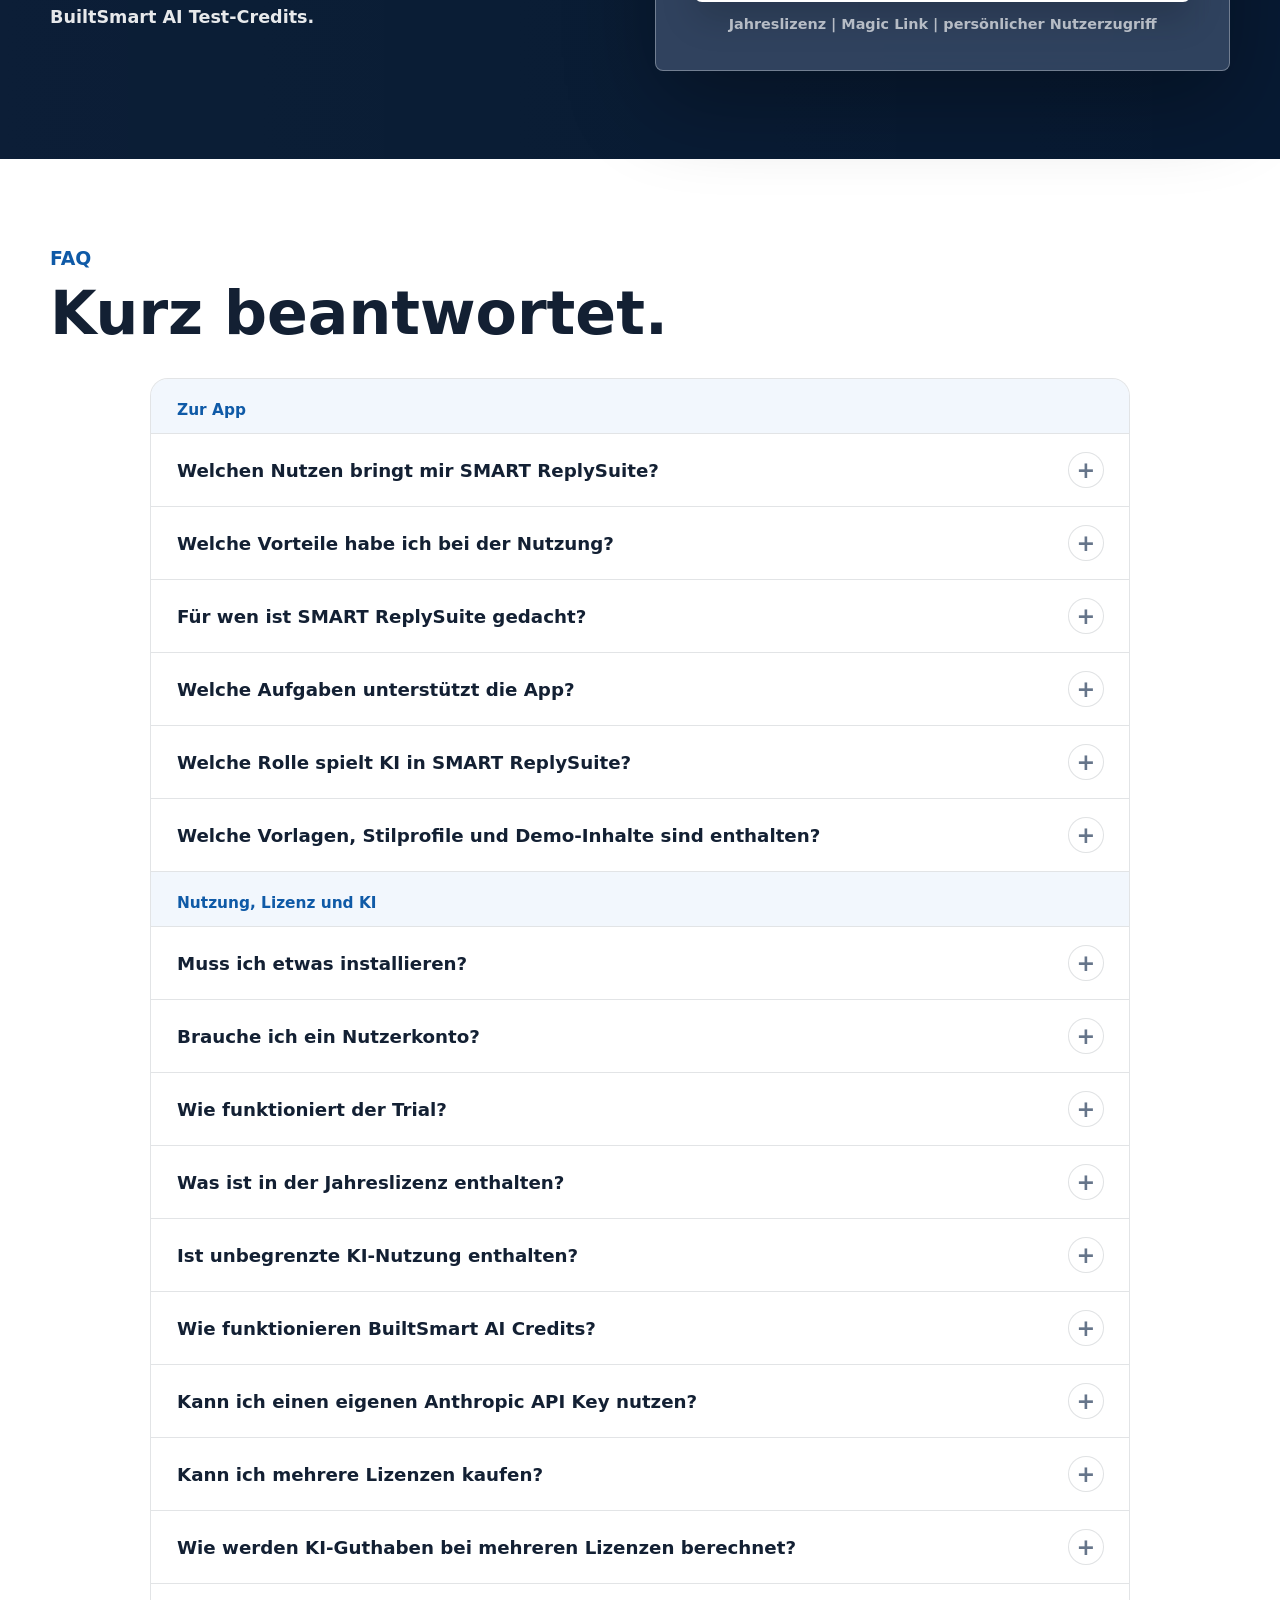
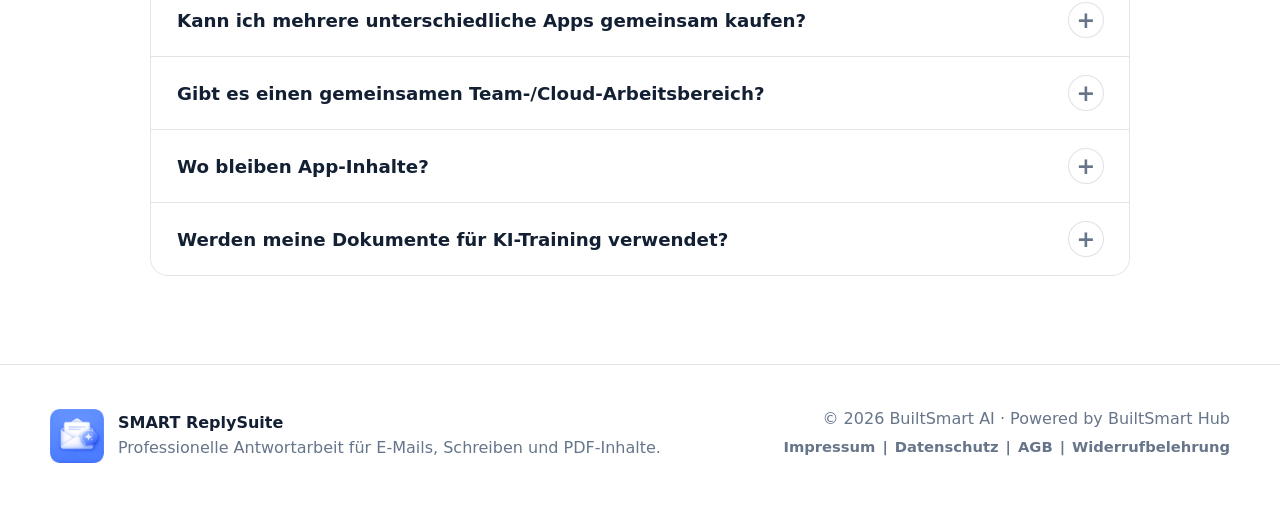
==== commit 2e4ea3cb: "Polish landing page copy and layout" ====
--- a/index.html
+++ b/index.html
@@ -131,10 +131,10 @@
             },
             {
               "@type": "Question",
-              "name": "Welche Inhalte kann ich in der App bearbeiten, speichern oder organisieren?",
-              "acceptedAnswer": {
-                "@type": "Answer",
-                "text": "Du kannst Nachrichten, Briefe, PDF-Inhalte, Antwortentwürfe, Vorlagen, Stilprofile, Bibliothekseinträge und Verlauf organisieren. Wenn lokale Arbeitsdaten gespeichert werden, können sie als JSON exportiert und wieder importiert werden."
+              "name": "Welche Vorlagen, Stilprofile und Demo-Inhalte sind enthalten?",
+              "acceptedAnswer": {
+                "@type": "Answer",
+                "text": "SMART ReplySuite startet mit fünf professionellen Beispielvorlagen, fünf bearbeitbaren Stilprofilen und einem jederzeit ladbaren Demo-Fall. Vorlagen und Stilprofile können dauerhaft genutzt, angepasst und beliebig erweitert werden. Der Demo-Fall zeigt Analyse, Antwortvarianten und Qualitätsbewertung an einem realistischen Geschäftsfall."
               }
             },
             {
@@ -362,12 +362,12 @@
       </div>
       <div class="parameter-layout">
         <div class="parameter-grid" aria-label="Antwortparameter">
-            <article><strong>Antworttyp</strong><span>Legt fest, welche kommunikative Richtung der Entwurf nimmt: zustimmen, ablehnen, nachfassen, Termin abstimmen oder eine Beschwerde professionell beantworten.</span></article>
-            <article><strong>Fokus</strong><span>Priorisiert die Antwortstrategie, etwa Ausgewogenheit, Konfliktvermeidung, klare nächste Schritte oder eine verbindlichere Formulierung.</span></article>
-            <article><strong>Tonalität</strong><span>Steuert den Klang der konkreten Antwort, von geschäftlich-formell bis diplomatisch, sachlich oder bewusst deeskalierend.</span></article>
-            <article><strong>Grundstil</strong><span>Definiert die übergeordnete Schreibhaltung und hält Antworten konsistent mit Rolle, Branche, Unternehmenssprache oder Stilprofil.</span></article>
-            <article><strong>Länge</strong><span>Bestimmt, ob die Hauptantwort kompakt, standardmäßig oder ausführlicher formuliert wird, ohne den fachlichen Kern zu verwässern.</span></article>
-            <article><strong>Arbeitsmodus</strong><span>Erstellt neue Antwortvorschläge oder optimiert vorhandene Entwürfe, wenn ein Text bereits vorbereitet wurde.</span></article>
+            <article><strong>Antworttyp</strong><span>Bestimmt die kommunikative Richtung: zustimmen, ablehnen, nachfassen, Termin abstimmen oder eine Beschwerde professionell beantworten.</span></article>
+            <article><strong>Fokus</strong><span>Legt fest, worauf die Antwort besonders achten soll: Ausgewogenheit, Konfliktvermeidung, nächste Schritte oder klare Verbindlichkeit.</span></article>
+            <article><strong>Tonalität</strong><span>Steuert den konkreten Klang der Antwort: geschäftlich-formell, sachlich, diplomatisch oder bewusst deeskalierend formuliert.</span></article>
+            <article><strong>Grundstil</strong><span>Sichert die übergeordnete Schreibhaltung und hält Antworten passend zu Rolle, Branche, Sprache und Stilprofil.</span></article>
+            <article><strong>Länge</strong><span>Wählt, ob die Hauptantwort kompakt, standardmäßig oder ausführlicher formuliert wird, ohne den fachlichen Kern zu verwässern.</span></article>
+            <article><strong>Arbeitsmodus</strong><span>Erstellt neue Antwortvorschläge oder verbessert vorhandene Entwürfe, wenn bereits ein vorbereiteter Text weiterentwickelt werden soll.</span></article>
         </div>
         <aside class="language-panel" aria-label="Antwortsprachen">
           <h3>5 Antwortsprachen</h3>
@@ -387,7 +387,7 @@
       <div class="starter-layout">
         <div class="starter-copy">
           <p class="eyebrow dark">Vorlagen, Stilprofile & Demo</p>
-          <h2 id="starter-title">Starte mit professioneller Struktur und eigenem Stil.</h2>
+          <h2 id="starter-title">Starte mit professioneller Struktur und<br><span class="no-break">eigenem Stil.</span></h2>
           <p>SMART ReplySuite bringt einen sofort nutzbaren Startbestand mit: professionelle Beispielvorlagen, bearbeitbare Stilprofile und ein realistisches Demo-Szenario.</p>
           <p>Alles kann dauerhaft genutzt, angepasst und beliebig erweitert werden. So entsteht Schritt für Schritt ein eigener Antwortstandard für wiederkehrende Geschäftsfälle.</p>
         </div>
@@ -469,7 +469,7 @@
     <section class="section safeguards-section" id="safeguards" aria-labelledby="safeguards-title">
       <div class="section-heading narrow">
         <p class="eyebrow dark">Professionelle Schutzregeln</p>
-        <h2 id="safeguards-title">Weniger riskante Formulierungen, mehr Kontrolle.</h2>
+        <h2 id="safeguards-title">Weniger riskante Formulierungen,<br><span class="no-break">mehr Kontrolle.</span></h2>
       </div>
       <div class="safeguard-grid">
         <article>
@@ -572,10 +572,20 @@
       </div>
       <div class="industry-panel" aria-label="Typische Einsatzfelder">
         <h3>Typische Einsatzfelder</h3>
-        <div>
-          <p>Projektkommunikation, Kundenservice, interne Korrespondenz, private Korrespondenz und Management-Antworten.</p>
-          <p>Bau- und Vertragskontext, Immobilienwirtschaft, technische Büros, Beratung, Verwaltung und B2B-Kommunikation.</p>
-        </div>
+        <ul>
+          <li>Formelle Kommunikation</li>
+          <li>Kundenanfragen</li>
+          <li>Rückfragen</li>
+          <li>Beschwerden</li>
+          <li>Sachstandsmeldungen</li>
+          <li>Terminabstimmungen</li>
+          <li>Projektkommunikation</li>
+          <li>Interne Korrespondenz</li>
+          <li>Management-Antworten</li>
+          <li>Vertragskontext</li>
+          <li>Immobilienwirtschaft</li>
+          <li>B2B- & B2C-Kommunikation</li>
+        </ul>
       </div>
     </section>
 
@@ -596,8 +606,8 @@
       <div class="pricing-copy">
         <p class="eyebrow dark">Lizenzmodell</p>
         <h2 id="pricing-title">Eine professionelle Jahreslizenz für produktive Antwortarbeit.</h2>
-        <p>Jahreslizenz für 99 EUR netto pro App und Jahr. Die Laufzeit beträgt 12 Monate und verlängert sich automatisch um weitere 12 Monate.</p>
-        <p>Pro Lizenz ist ein persönlicher Nutzerzugriff vorgesehen. Mehrere Lizenzen derselben App können über die Menge im Checkout gekauft werden. Ein Checkout gilt jeweils für eine App.</p>
+        <p>Für alle, die geschäftliche Kommunikation schneller, professioneller und kontrollierter erledigen möchten: SMART ReplySuite verbindet Analyse, Vorlagen, Stilprofile und Antwortvarianten zu einem wiederholbaren Arbeitsablauf.</p>
+        <p>So entstehen schneller passende Antworten mit kontrolliertem Ton, klarer Struktur und sichtbarer Qualitätsbewertung. Der kostenlose Testzugang zeigt den Nutzen sofort mit Demo-Fall und BuiltSmart AI Test-Credits.</p>
       </div>
       <article class="price-card" aria-label="Professional Jahreslizenz">
         <div class="price-card-top">
@@ -662,8 +672,8 @@
             <p>KI ist Bestandteil der App-Funktion. Der Testzugang enthält 500 BuiltSmart AI Test-Credits. Danach laufen KI-Anfragen über BuiltSmart AI Guthaben oder optional über einen eigenen Anthropic API-Key.</p>
           </details>
           <details>
-            <summary>Welche Inhalte kann ich in der App bearbeiten, speichern oder organisieren?</summary>
-            <p>Du kannst Nachrichten, Briefe, PDF-Inhalte, Antwortentwürfe, Vorlagen, Stilprofile, Bibliothekseinträge und Verlauf organisieren. Wenn lokale Arbeitsdaten gespeichert werden, können sie als JSON exportiert und wieder importiert werden.</p>
+            <summary>Welche Vorlagen, Stilprofile und Demo-Inhalte sind enthalten?</summary>
+            <p>SMART ReplySuite startet mit fünf professionellen Beispielvorlagen, fünf bearbeitbaren Stilprofilen und einem jederzeit ladbaren Demo-Fall. Vorlagen und Stilprofile können dauerhaft genutzt, angepasst und beliebig erweitert werden. Der Demo-Fall zeigt Analyse, Antwortvarianten und Qualitätsbewertung an einem realistischen Geschäftsfall.</p>
           </details>
         </div>
         <div class="faq-group">
@@ -730,7 +740,7 @@
       <img src="assets/smart-mailresponse-icon.png" alt="" aria-hidden="true">
       <div>
         <strong>SMART ReplySuite</strong>
-        <span>KI-Antworten für Geschäftskommunikation.</span>
+        <span>Professionelle Antwortarbeit für E-Mails, Schreiben und PDF-Inhalte.</span>
       </div>
     </div>
     <div class="footer-meta">
@@ -742,7 +752,7 @@
         <span aria-hidden="true">|</span>
         <a href="https://www.built-smart-hub.com/agb">AGB</a>
         <span aria-hidden="true">|</span>
-        <a href="https://www.built-smart-hub.com/widerrufsbelehrung">Widerrufsbelehrung</a>
+        <a href="https://www.built-smart-hub.com/widerrufbelehrung">Widerrufbelehrung</a>
       </nav>
     </div>
   </footer>
--- a/landing-styles.css
+++ b/landing-styles.css
@@ -307,9 +307,11 @@
 .hero-metrics div {
   min-height: 150px;
   display: grid;
-  align-content: center;
+  grid-template-rows: 28px 34px auto;
+  align-content: start;
   justify-items: center;
-  padding: 20px 24px 22px;
+  row-gap: 5px;
+  padding: 18px 24px 20px;
   border: 1px solid rgba(255, 255, 255, 0.22);
   border-radius: var(--radius);
   background: rgba(77, 91, 111, 0.74);
@@ -320,14 +322,21 @@
 
 .hero-metrics div::before {
   content: "✓";
-  margin-bottom: 10px;
-  color: #9ed6be;
-  font-size: 1.45rem;
+  width: 28px;
+  height: 28px;
+  display: grid;
+  place-items: center;
+  border-radius: 50%;
+  background: rgba(223, 245, 233, 0.92);
+  color: #13734c;
+  font-size: 1rem;
   line-height: 1;
   font-weight: 900;
 }
 
 .hero-metrics dt {
+  display: grid;
+  align-items: end;
   color: #fff;
   font-size: 1.18rem;
   line-height: 1.15;
@@ -336,7 +345,7 @@
 
 .hero-metrics dd {
   max-width: 220px;
-  margin: 10px 0 0;
+  margin: 1px 0 0;
   color: rgba(255, 255, 255, 0.86);
   font-size: 0.96rem;
   line-height: 1.35;
@@ -518,11 +527,11 @@
 }
 
 .workflow-list article {
-  min-height: 194px;
+  min-height: 156px;
   display: grid;
   align-content: center;
   justify-items: center;
-  padding: 26px;
+  padding: 20px 24px;
   box-shadow: none;
   text-align: center;
 }
@@ -883,7 +892,7 @@
   display: inline-flex;
   min-height: 42px;
   align-items: center;
-  padding: 10px 14px 10px 38px;
+  padding: 10px 14px 10px 44px;
   border: 1px solid rgba(22, 104, 184, 0.18);
   border-radius: var(--radius);
   background: #fff;
@@ -899,8 +908,16 @@
   position: absolute;
   left: 14px;
   top: 50%;
+  width: 19px;
+  height: 19px;
+  display: grid;
+  place-items: center;
   transform: translateY(-50%);
-  color: var(--teal);
+  border-radius: 50%;
+  background: #dff5e9;
+  color: #13734c;
+  font-size: 0.78rem;
+  line-height: 1;
   font-weight: 920;
 }
 
@@ -1168,27 +1185,58 @@
 
 .industry-panel {
   display: grid;
-  grid-template-columns: minmax(180px, 0.34fr) minmax(0, 1fr);
-  gap: 24px;
-  margin-top: 18px;
-  padding: 24px;
-  border-top: 1px solid var(--line);
-  border-bottom: 1px solid var(--line);
+  grid-template-columns: minmax(210px, 0.28fr) minmax(0, 1fr);
+  gap: 18px;
+  align-items: center;
+  margin-top: 20px;
+  padding: 18px 24px;
+  border: 1px solid rgba(19, 115, 76, 0.16);
+  border-radius: var(--radius);
+  background: rgba(248, 253, 250, 0.76);
 }
 
 .industry-panel h3 {
   margin: 0;
+  color: #13734c;
   font-size: 1.08rem;
-}
-
-.industry-panel p {
+  font-weight: 900;
+}
+
+.industry-panel ul {
+  margin: 0;
+  display: grid;
+  grid-template-columns: repeat(3, minmax(0, 1fr));
+  gap: 9px 18px;
+  padding: 0;
+  list-style: none;
+}
+
+.industry-panel li {
+  position: relative;
+  min-height: 24px;
+  padding-left: 28px;
   margin: 0;
   color: var(--muted);
-  line-height: 1.58;
-}
-
-.industry-panel p + p {
-  margin-top: 8px;
+  line-height: 1.45;
+  font-weight: 760;
+  white-space: nowrap;
+}
+
+.industry-panel li::before {
+  content: "✓";
+  position: absolute;
+  left: 0;
+  top: 2px;
+  width: 19px;
+  height: 19px;
+  display: grid;
+  place-items: center;
+  border-radius: 50%;
+  background: #dff5e9;
+  color: #13734c;
+  font-size: 0.78rem;
+  line-height: 1;
+  font-weight: 920;
 }
 
 .security-section {
@@ -1725,6 +1773,10 @@
     grid-template-columns: minmax(0, 1fr);
   }
 
+  .industry-panel ul {
+    grid-template-columns: repeat(2, minmax(0, 1fr));
+  }
+
   .workflow-list article {
     min-height: 0;
   }
@@ -1754,6 +1806,14 @@
 }
 
 @media (max-width: 680px) {
+  .industry-panel ul {
+    grid-template-columns: 1fr;
+  }
+
+  .industry-panel li {
+    white-space: normal;
+  }
+
   .no-break {
     white-space: normal;
     overflow-wrap: anywhere;
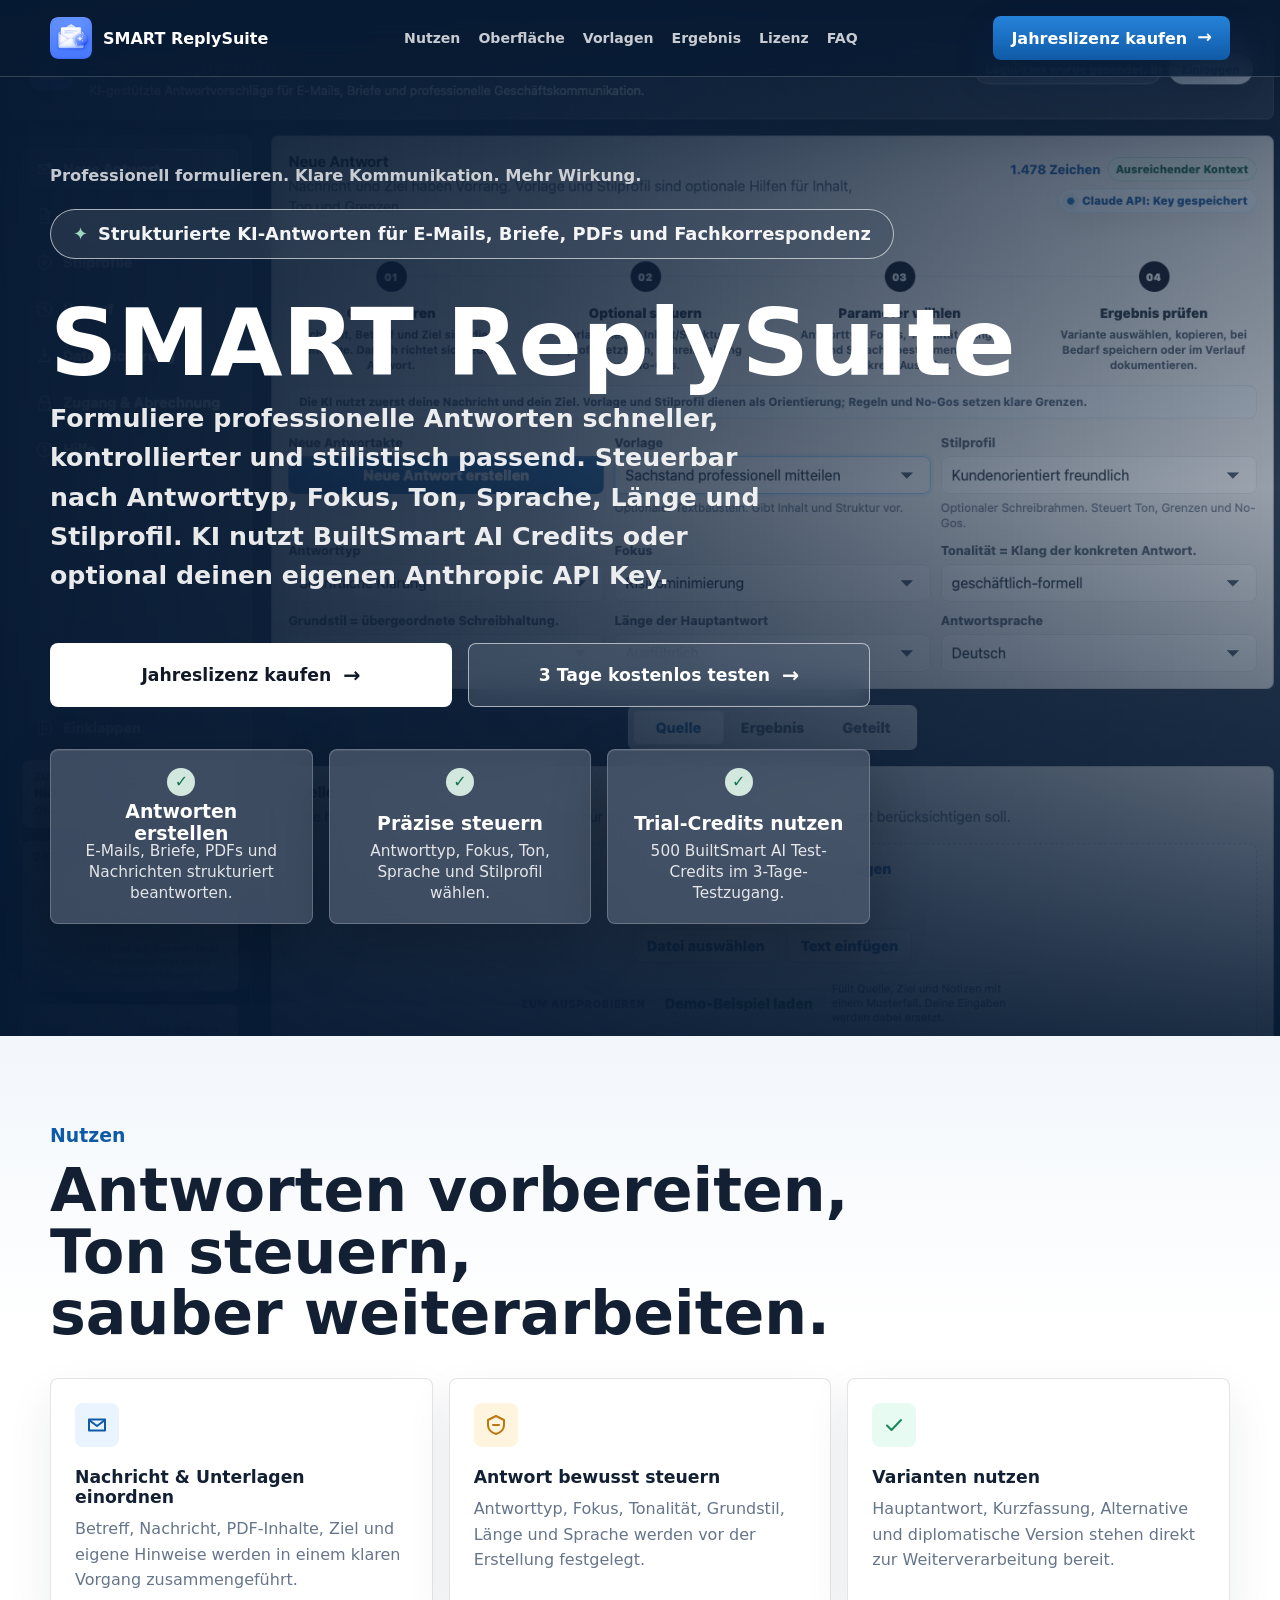
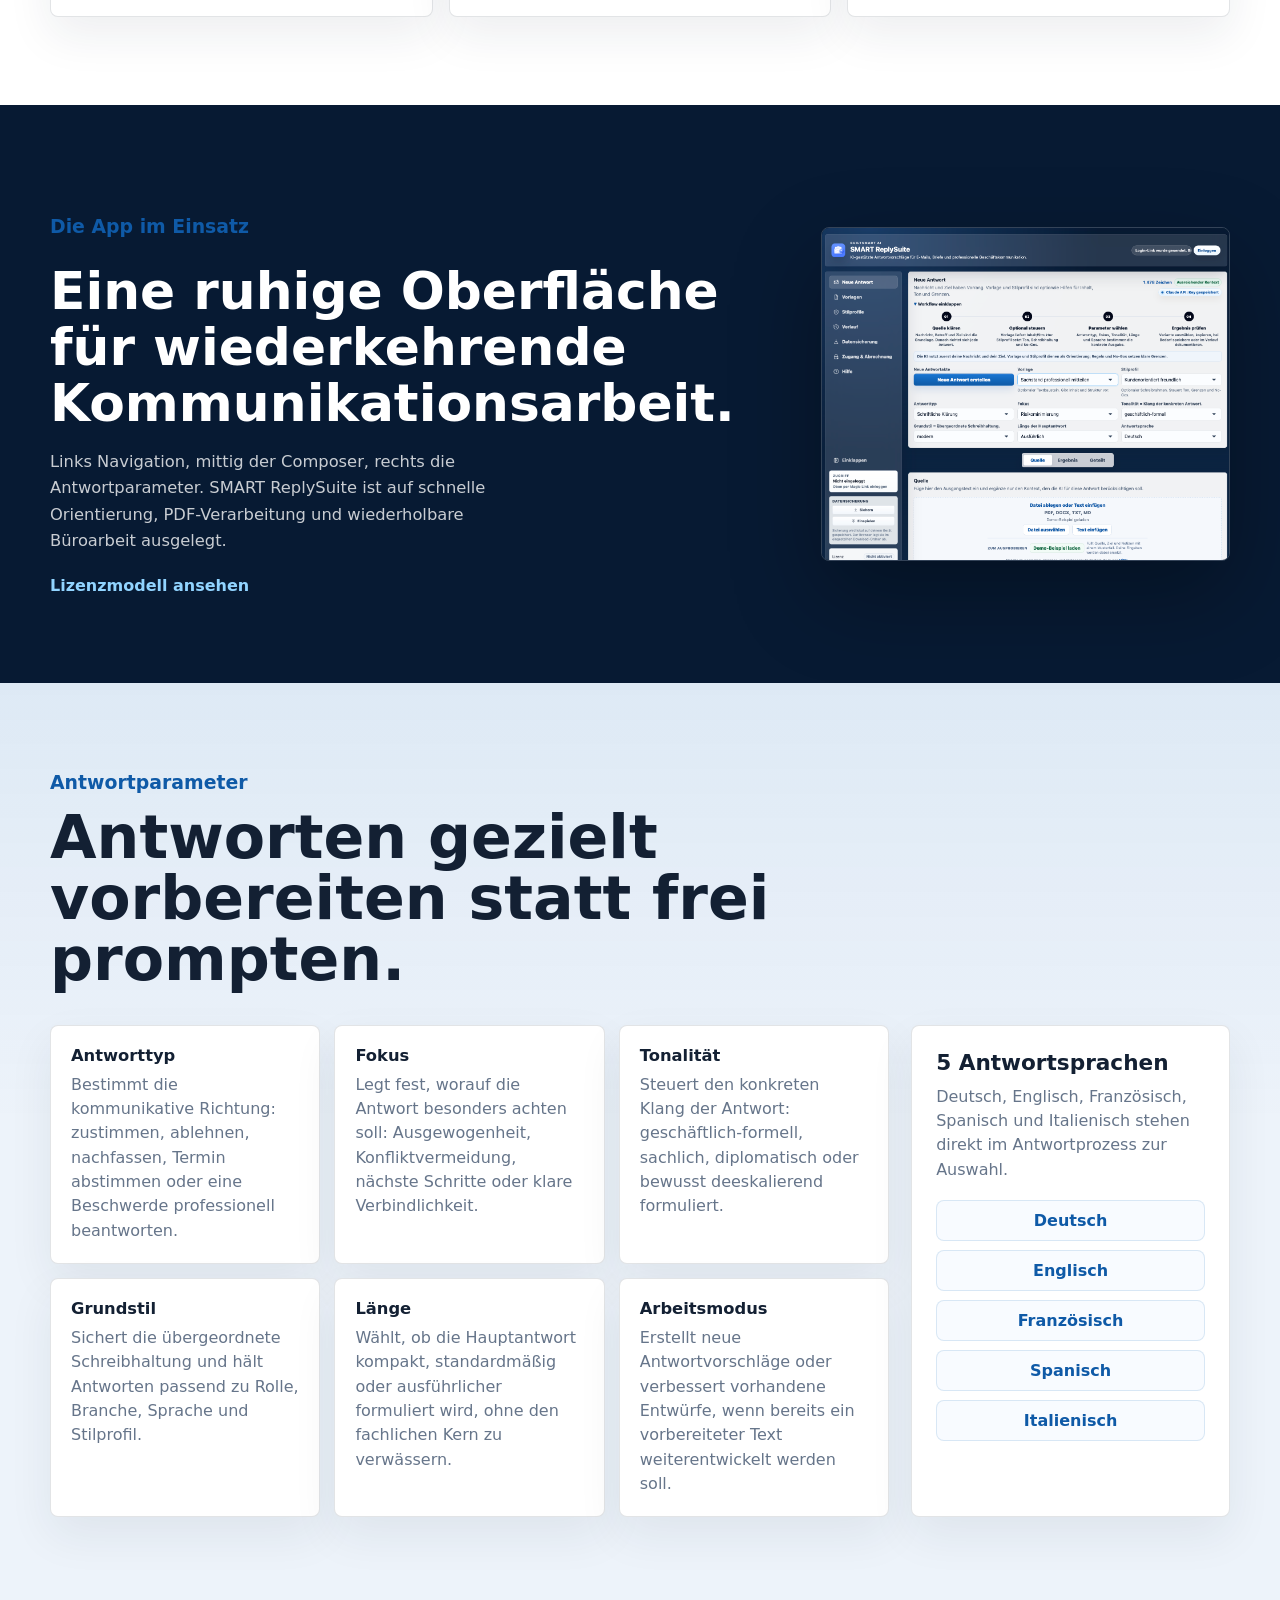
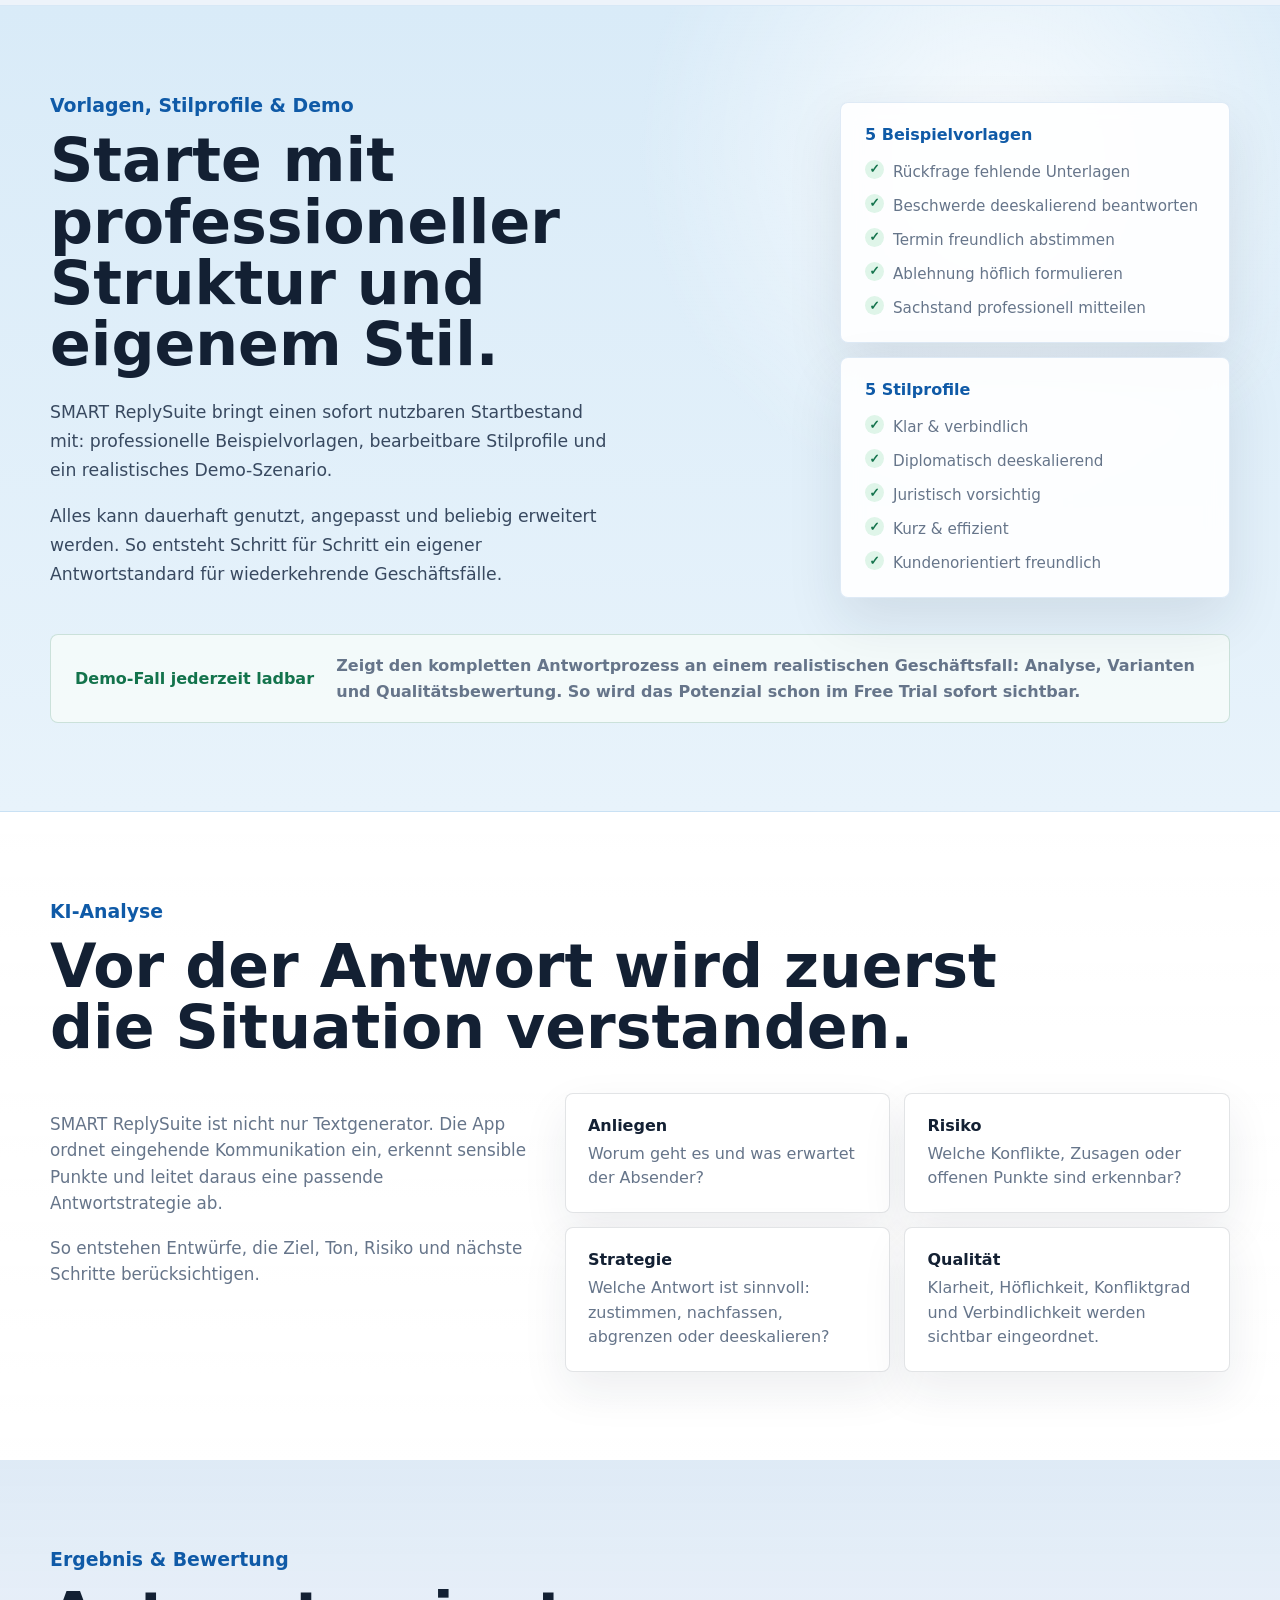
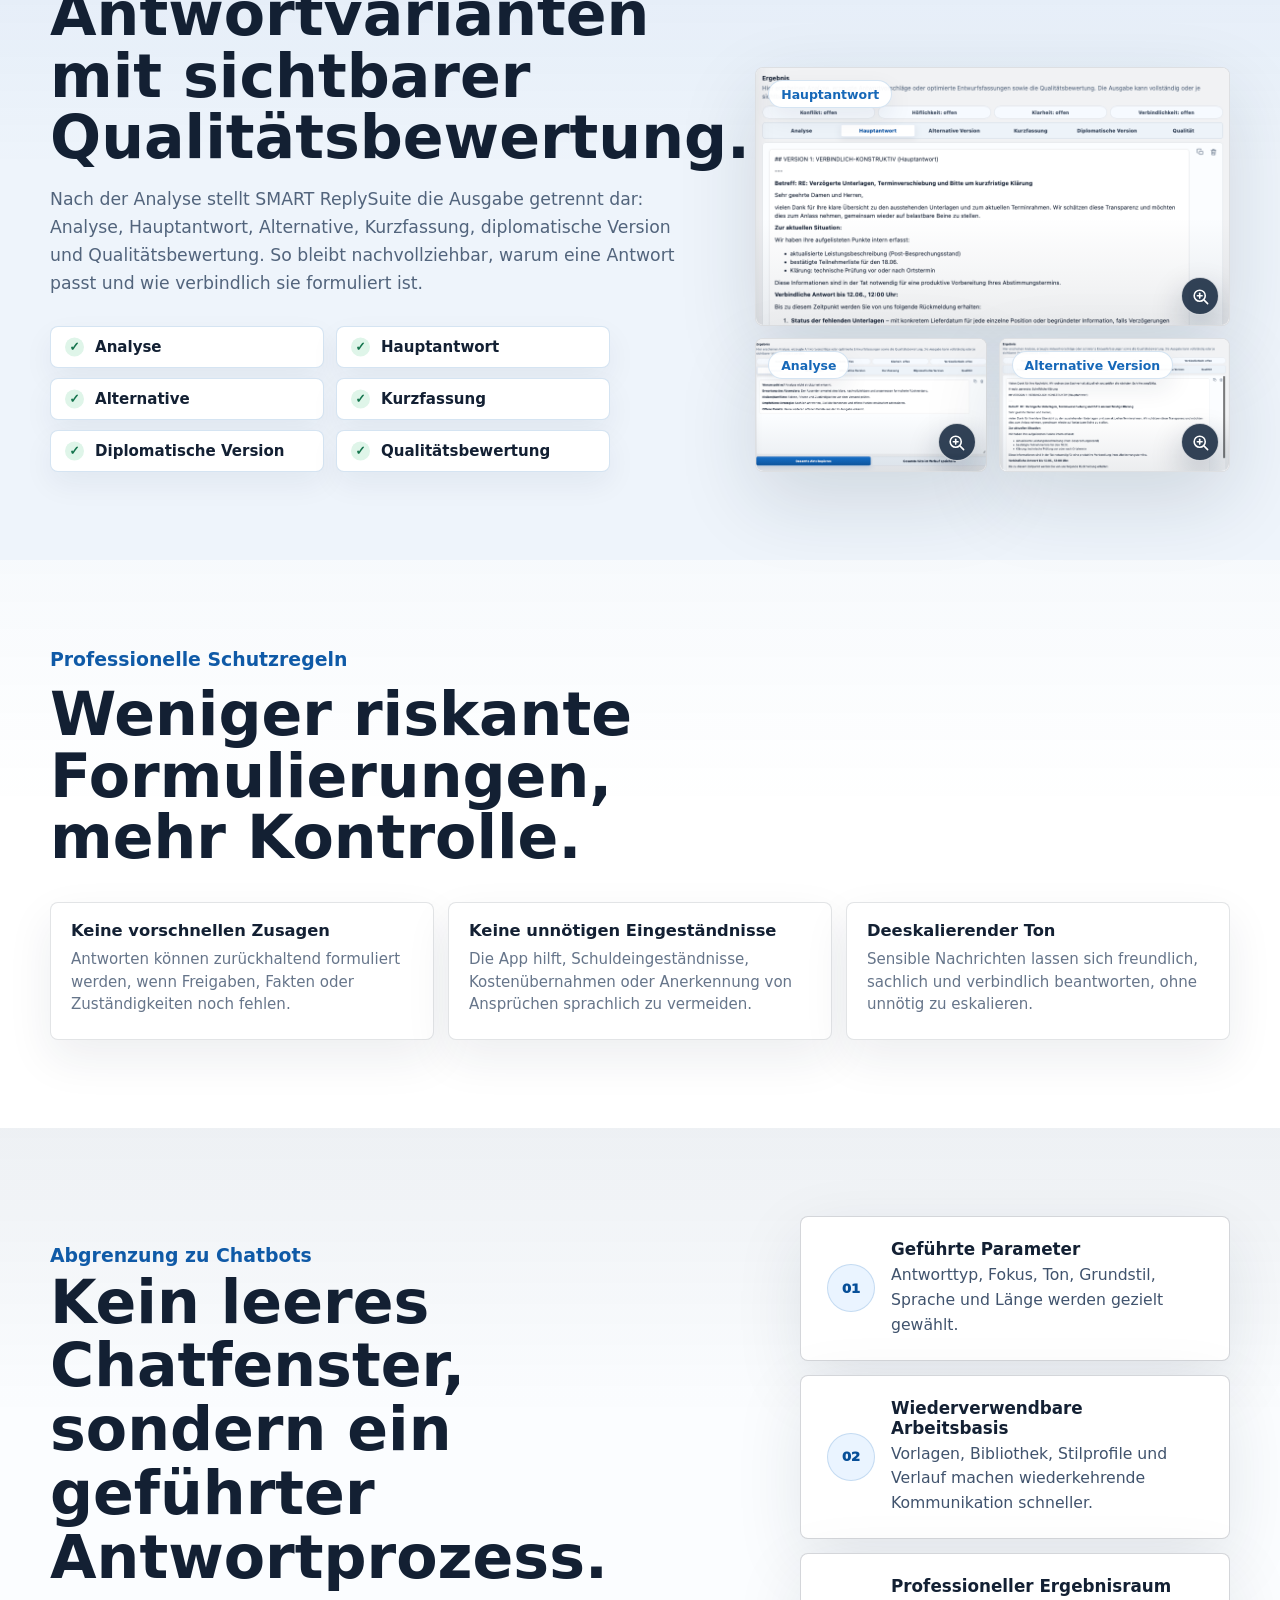
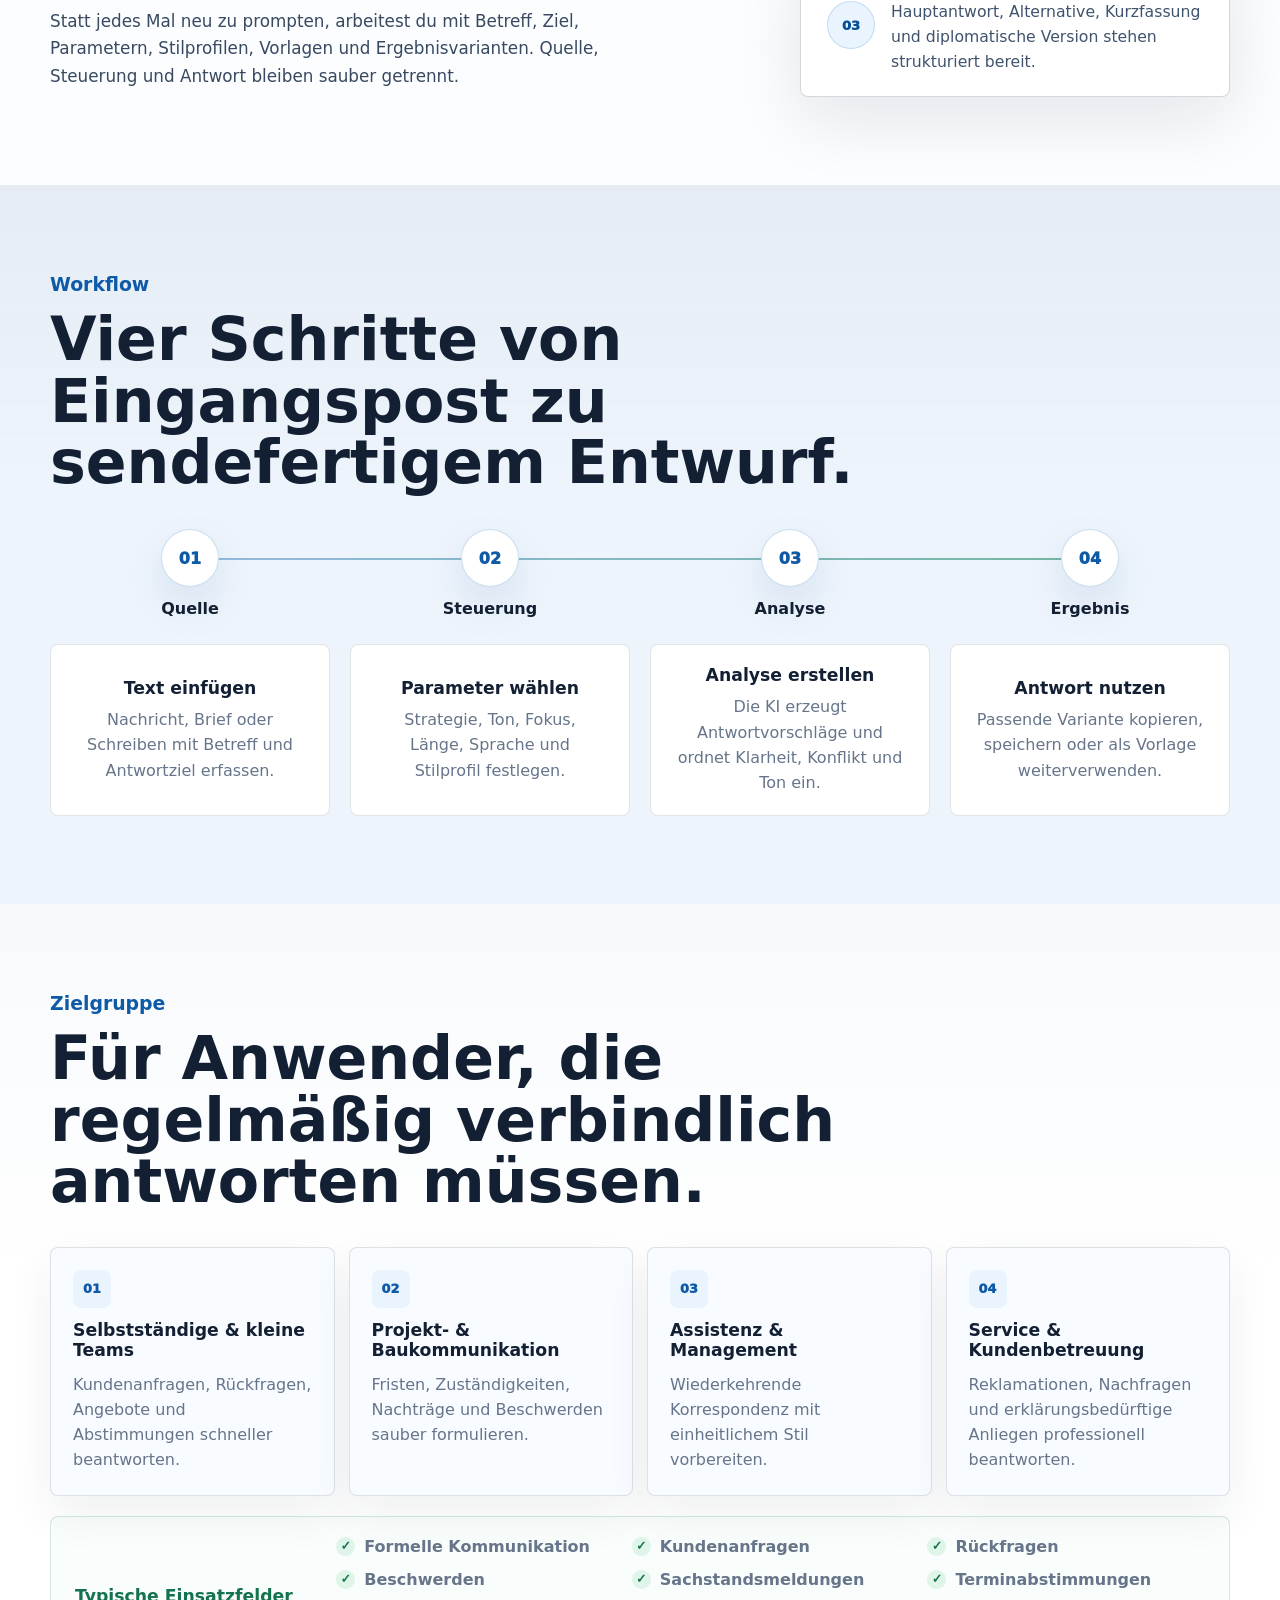
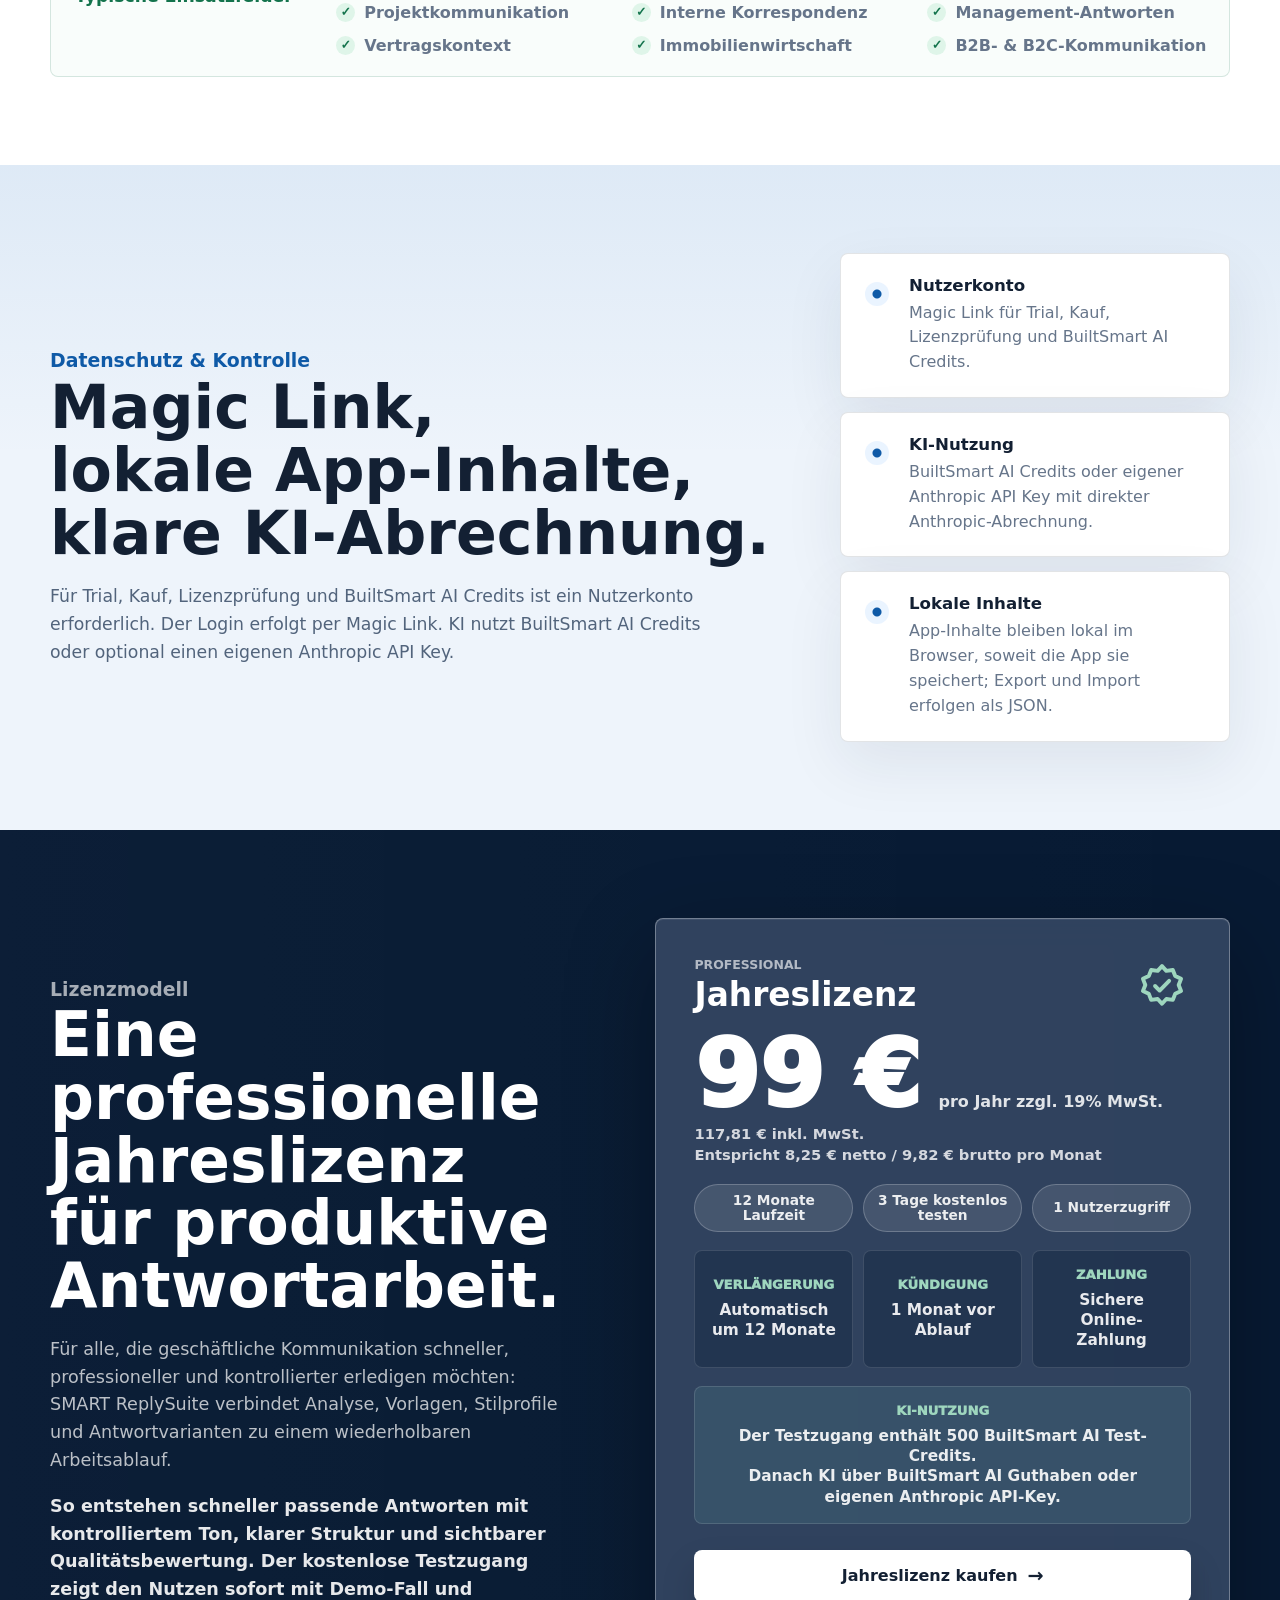
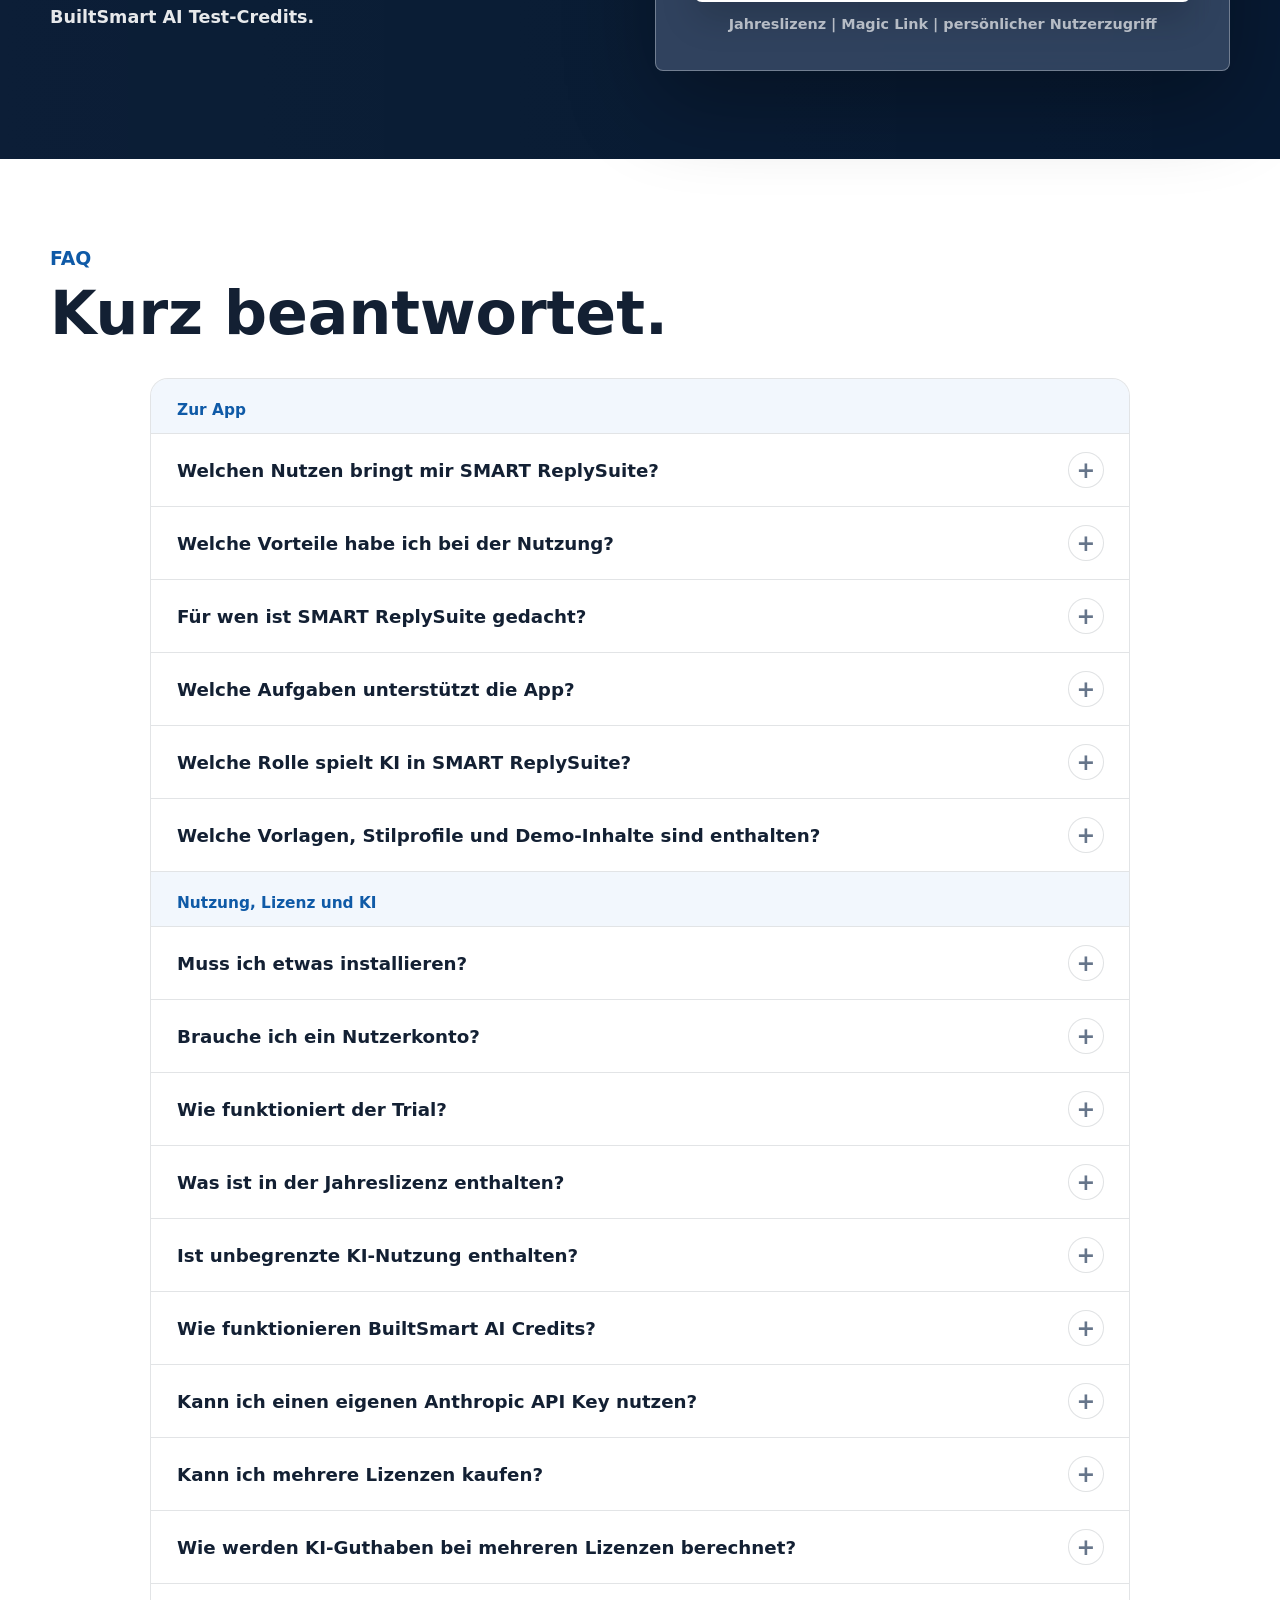
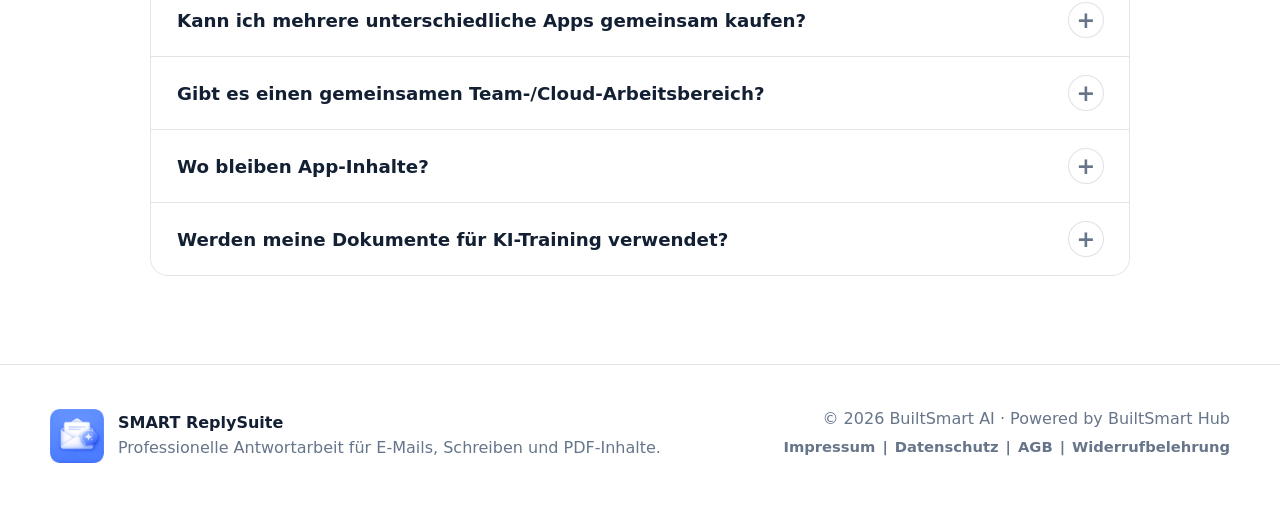
==== commit b35ede66: "Update landing page hero and result screenshots" ====
--- a/index.html
+++ b/index.html
@@ -11,12 +11,12 @@
   <meta property="og:description" content="Browserbasierte BuiltSmart App für professionelle KI-Antworten, PDF-/OCR-Verarbeitung, Stilprofile, Vorlagen und kontrollierte Geschäftskommunikation.">
   <meta property="og:type" content="website">
   <meta property="og:url" content="https://bm1964-25.github.io/SMART-ReplySuite-Landingpage/">
-  <meta property="og:image" content="https://bm1964-25.github.io/SMART-ReplySuite-Landingpage/landing-hero-shot.jpg">
+  <meta property="og:image" content="https://bm1964-25.github.io/SMART-ReplySuite-Landingpage/landing-hero-shot.png">
   <meta property="og:site_name" content="SMART ReplySuite">
   <meta name="twitter:card" content="summary_large_image">
   <meta name="twitter:title" content="SMART ReplySuite | KI-Antworten für E-Mails, Briefe und PDFs">
   <meta name="twitter:description" content="Professionelle Antwortvorschläge für Geschäftskommunikation mit BuiltSmart AI Credits, optionalem Anthropic API Key, PDF-/OCR-Unterstützung und Qualitätsbewertung.">
-  <meta name="twitter:image" content="https://bm1964-25.github.io/SMART-ReplySuite-Landingpage/landing-hero-shot.jpg">
+  <meta name="twitter:image" content="https://bm1964-25.github.io/SMART-ReplySuite-Landingpage/landing-hero-shot.png">
   <script type="application/ld+json">
     {
       "@context": "https://schema.org",
@@ -51,7 +51,7 @@
           ],
           "softwareHelp": "https://bm1964-25.github.io/SMART-ReplySuite-Landingpage/#faq",
           "url": "https://bm1964-25.github.io/SMART-ReplySuite-Landingpage/",
-          "image": "https://bm1964-25.github.io/SMART-ReplySuite-Landingpage/landing-hero-shot.jpg",
+          "image": "https://bm1964-25.github.io/SMART-ReplySuite-Landingpage/landing-hero-shot.png",
           "publisher": {
             "@id": "https://www.built-smart-hub.com/#organization"
           },
@@ -294,7 +294,7 @@
   <main>
     <section class="hero" aria-labelledby="hero-title">
       <div class="hero-media" aria-hidden="true">
-        <img src="landing-hero-shot.jpg?v=20260525-hero-shot" alt="">
+        <img src="landing-hero-shot.png?v=20260606-hero-shot" alt="">
       </div>
       <div class="hero-content">
         <p class="eyebrow">Professionell formulieren. Klare Kommunikation. Mehr Wirkung.</p>
@@ -351,7 +351,7 @@
         <a class="text-link" href="#pricing">Lizenzmodell ansehen</a>
       </div>
       <figure class="product-shot">
-        <img src="landing-hero-shot.jpg?v=20260525-hero-shot" alt="Screenshot der SMART ReplySuite Arbeitsoberfläche">
+        <img src="landing-hero-shot.png?v=20260606-hero-shot" alt="Screenshot der SMART ReplySuite Arbeitsoberfläche">
       </figure>
     </section>
 
@@ -453,17 +453,46 @@
           <span>Qualitätsbewertung</span>
         </div>
       </div>
-      <a class="result-shot" href="#result-shot-full" aria-label="Ergebnisansicht vergrößern">
-        <img src="landing-result-shot.png" alt="Screenshot der Ergebnisansicht mit Analyse, Antwortvarianten und Qualitätsbewertung">
-        <span class="zoom-badge" aria-hidden="true">
-          <svg viewBox="0 0 24 24"><path d="m21 21-4.35-4.35"></path><circle cx="11" cy="11" r="7"></circle><path d="M11 8v6"></path><path d="M8 11h6"></path></svg>
-        </span>
-      </a>
-    </section>
-
-    <div class="shot-lightbox" id="result-shot-full" role="dialog" aria-label="Vergrößerte Ergebnisansicht">
+      <div class="result-gallery" aria-label="Ergebnisansichten von SMART ReplySuite">
+        <a class="result-shot result-shot-featured" href="#result-shot-hauptantwort" aria-label="Hauptantwort vergrößern">
+          <span>Hauptantwort</span>
+          <img src="landing-result-hauptantwort.png?v=20260606-result" alt="Screenshot der Hauptantwort in SMART ReplySuite">
+          <span class="zoom-badge" aria-hidden="true">
+            <svg viewBox="0 0 24 24"><path d="m21 21-4.35-4.35"></path><circle cx="11" cy="11" r="7"></circle><path d="M11 8v6"></path><path d="M8 11h6"></path></svg>
+          </span>
+        </a>
+        <div class="result-gallery-secondary">
+          <a class="result-shot" href="#result-shot-analyse" aria-label="Analyse vergrößern">
+            <span>Analyse</span>
+            <img src="landing-result-analyse.png?v=20260606-result" alt="Screenshot der Analyse in SMART ReplySuite">
+            <span class="zoom-badge" aria-hidden="true">
+              <svg viewBox="0 0 24 24"><path d="m21 21-4.35-4.35"></path><circle cx="11" cy="11" r="7"></circle><path d="M11 8v6"></path><path d="M8 11h6"></path></svg>
+            </span>
+          </a>
+          <a class="result-shot" href="#result-shot-alternative" aria-label="Alternative Version vergrößern">
+            <span>Alternative Version</span>
+            <img src="landing-result-alternative.png?v=20260606-result" alt="Screenshot der alternativen Version in SMART ReplySuite">
+            <span class="zoom-badge" aria-hidden="true">
+              <svg viewBox="0 0 24 24"><path d="m21 21-4.35-4.35"></path><circle cx="11" cy="11" r="7"></circle><path d="M11 8v6"></path><path d="M8 11h6"></path></svg>
+            </span>
+          </a>
+        </div>
+      </div>
+    </section>
+
+    <div class="shot-lightbox" id="result-shot-hauptantwort" role="dialog" aria-label="Vergrößerte Hauptantwort">
       <a class="lightbox-close" href="#result" aria-label="Vergrößerte Ansicht schließen">Schließen</a>
-      <img src="landing-result-shot.png" alt="Vergrößerter Screenshot der Ergebnisansicht von SMART ReplySuite">
+      <img src="landing-result-hauptantwort.png?v=20260606-result" alt="Vergrößerter Screenshot der Hauptantwort von SMART ReplySuite">
+    </div>
+
+    <div class="shot-lightbox" id="result-shot-analyse" role="dialog" aria-label="Vergrößerte Analyse">
+      <a class="lightbox-close" href="#result" aria-label="Vergrößerte Ansicht schließen">Schließen</a>
+      <img src="landing-result-analyse.png?v=20260606-result" alt="Vergrößerter Screenshot der Analyse von SMART ReplySuite">
+    </div>
+
+    <div class="shot-lightbox" id="result-shot-alternative" role="dialog" aria-label="Vergrößerte alternative Version">
+      <a class="lightbox-close" href="#result" aria-label="Vergrößerte Ansicht schließen">Schließen</a>
+      <img src="landing-result-alternative.png?v=20260606-result" alt="Vergrößerter Screenshot der alternativen Version von SMART ReplySuite">
     </div>
 
     <section class="section safeguards-section" id="safeguards" aria-labelledby="safeguards-title">
--- a/landing-styles.css
+++ b/landing-styles.css
@@ -921,12 +921,23 @@
   font-weight: 920;
 }
 
+.result-gallery {
+  align-self: end;
+  justify-self: end;
+  display: grid;
+  width: min(100%, 540px);
+  gap: 12px;
+}
+
+.result-gallery-secondary {
+  display: grid;
+  grid-template-columns: repeat(2, minmax(0, 1fr));
+  gap: 12px;
+}
+
 .result-shot {
   position: relative;
-  display: block;
-  align-self: end;
-  justify-self: end;
-  width: min(100%, 500px);
+  display: grid;
   overflow: hidden;
   border: 1px solid rgba(20, 32, 51, 0.14);
   border-radius: var(--radius);
@@ -934,11 +945,35 @@
   box-shadow: 0 28px 80px rgba(24, 39, 60, 0.14);
 }
 
+.result-shot > span:first-child {
+  position: absolute;
+  left: 12px;
+  top: 12px;
+  z-index: 2;
+  display: inline-flex;
+  min-height: 28px;
+  align-items: center;
+  padding: 0 12px;
+  border: 1px solid rgba(22, 104, 184, 0.18);
+  border-radius: 999px;
+  background: rgba(255, 255, 255, 0.94);
+  color: var(--blue);
+  font-size: 0.78rem;
+  font-weight: 900;
+  letter-spacing: 0;
+  box-shadow: 0 10px 24px rgba(24, 39, 60, 0.08);
+}
+
 .result-shot img {
+  display: block;
   width: 100%;
-  aspect-ratio: 1.83;
-  object-fit: contain;
+  aspect-ratio: 1.74;
+  object-fit: cover;
   object-position: center top;
+}
+
+.result-shot-featured img {
+  aspect-ratio: 1.84;
 }
 
 .result-shot::after {
@@ -952,12 +987,12 @@
 
 .zoom-badge {
   position: absolute;
-  right: 14px;
-  bottom: 14px;
+  right: 10px;
+  bottom: 10px;
   z-index: 2;
   display: grid;
-  width: 46px;
-  height: 46px;
+  width: 38px;
+  height: 38px;
   place-items: center;
   border: 1px solid rgba(255, 255, 255, 0.76);
   border-radius: 999px;
@@ -967,8 +1002,8 @@
 }
 
 .zoom-badge svg {
-  width: 22px;
-  height: 22px;
+  width: 19px;
+  height: 19px;
   fill: none;
   stroke: currentColor;
   stroke-linecap: round;
@@ -1781,6 +1816,11 @@
     min-height: 0;
   }
 
+  .result-gallery {
+    justify-self: stretch;
+    width: 100%;
+  }
+
   .workflow-rail {
     grid-template-columns: 1fr;
     gap: 16px;
@@ -1874,9 +1914,8 @@
     font-size: 1rem;
   }
 
-  .result-shot {
-    justify-self: stretch;
-    width: 100%;
+  .result-gallery-secondary {
+    grid-template-columns: 1fr;
   }
 
   .shot-lightbox {
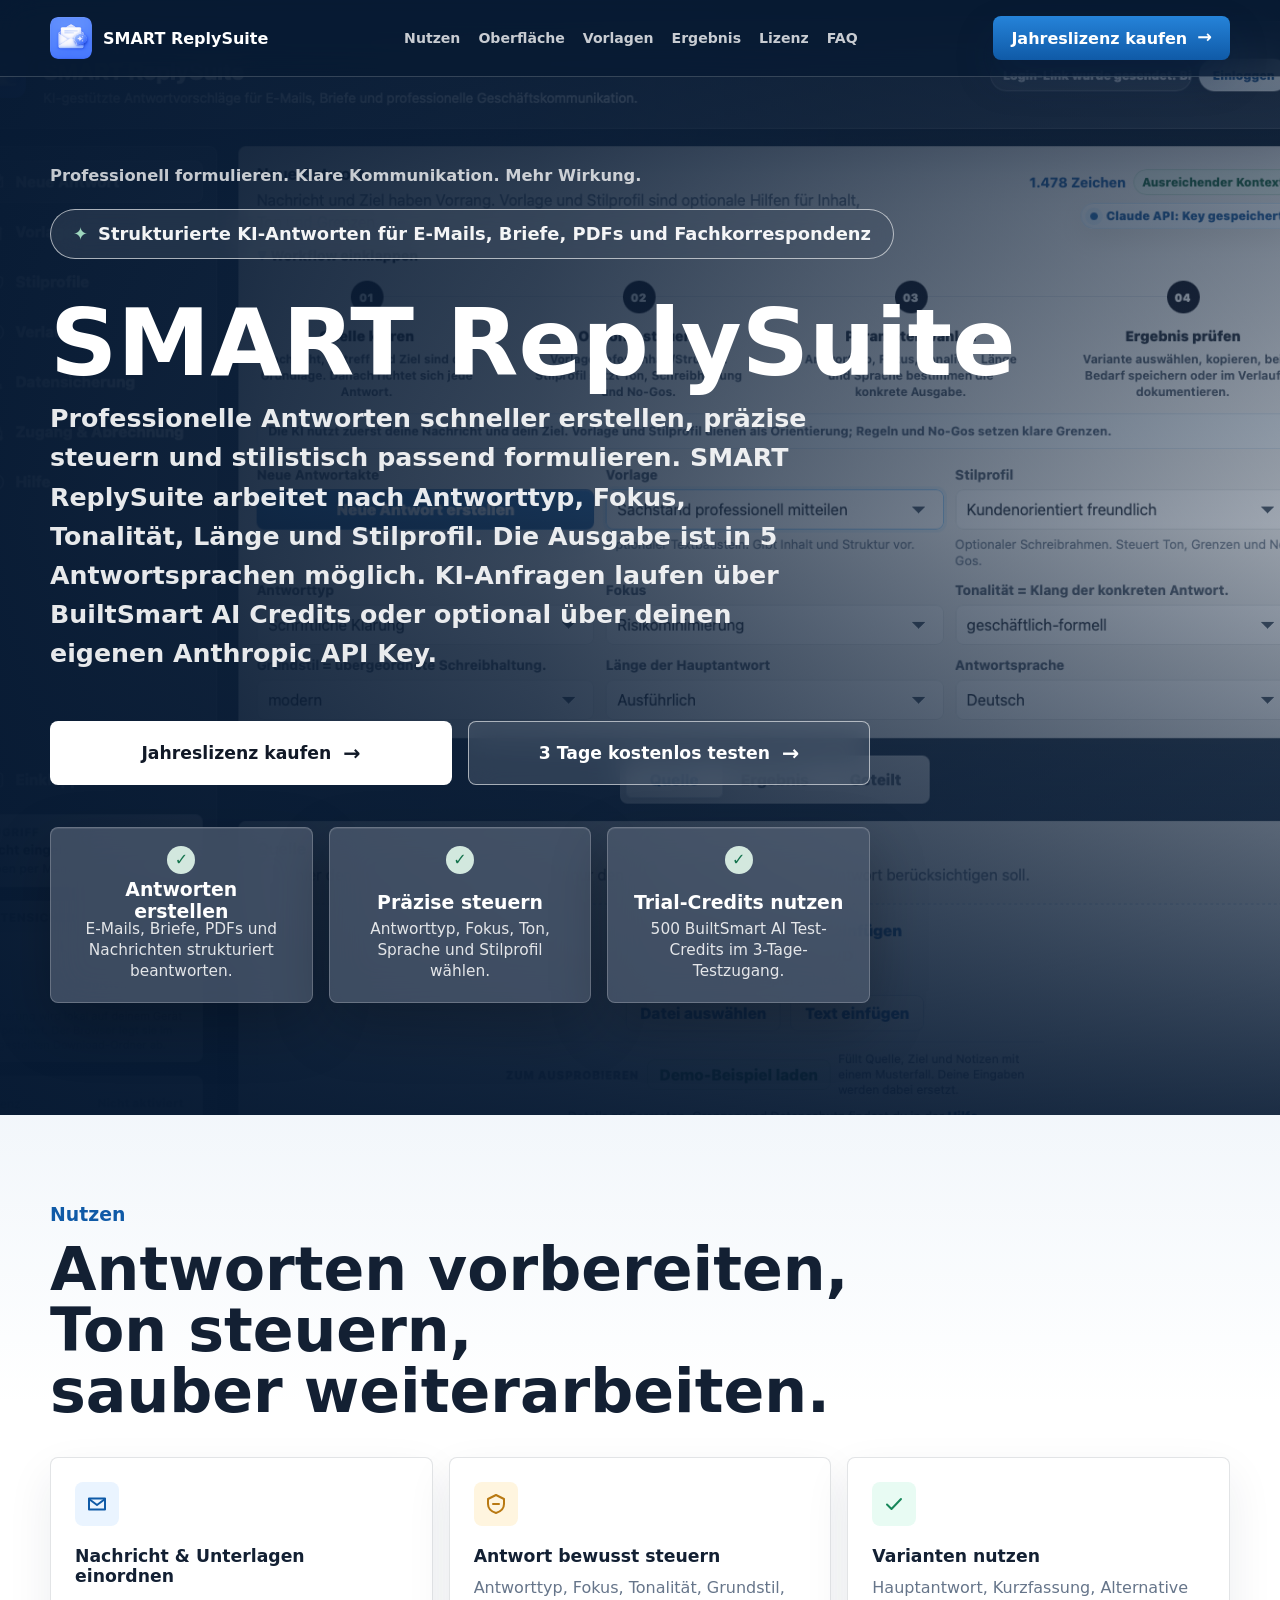
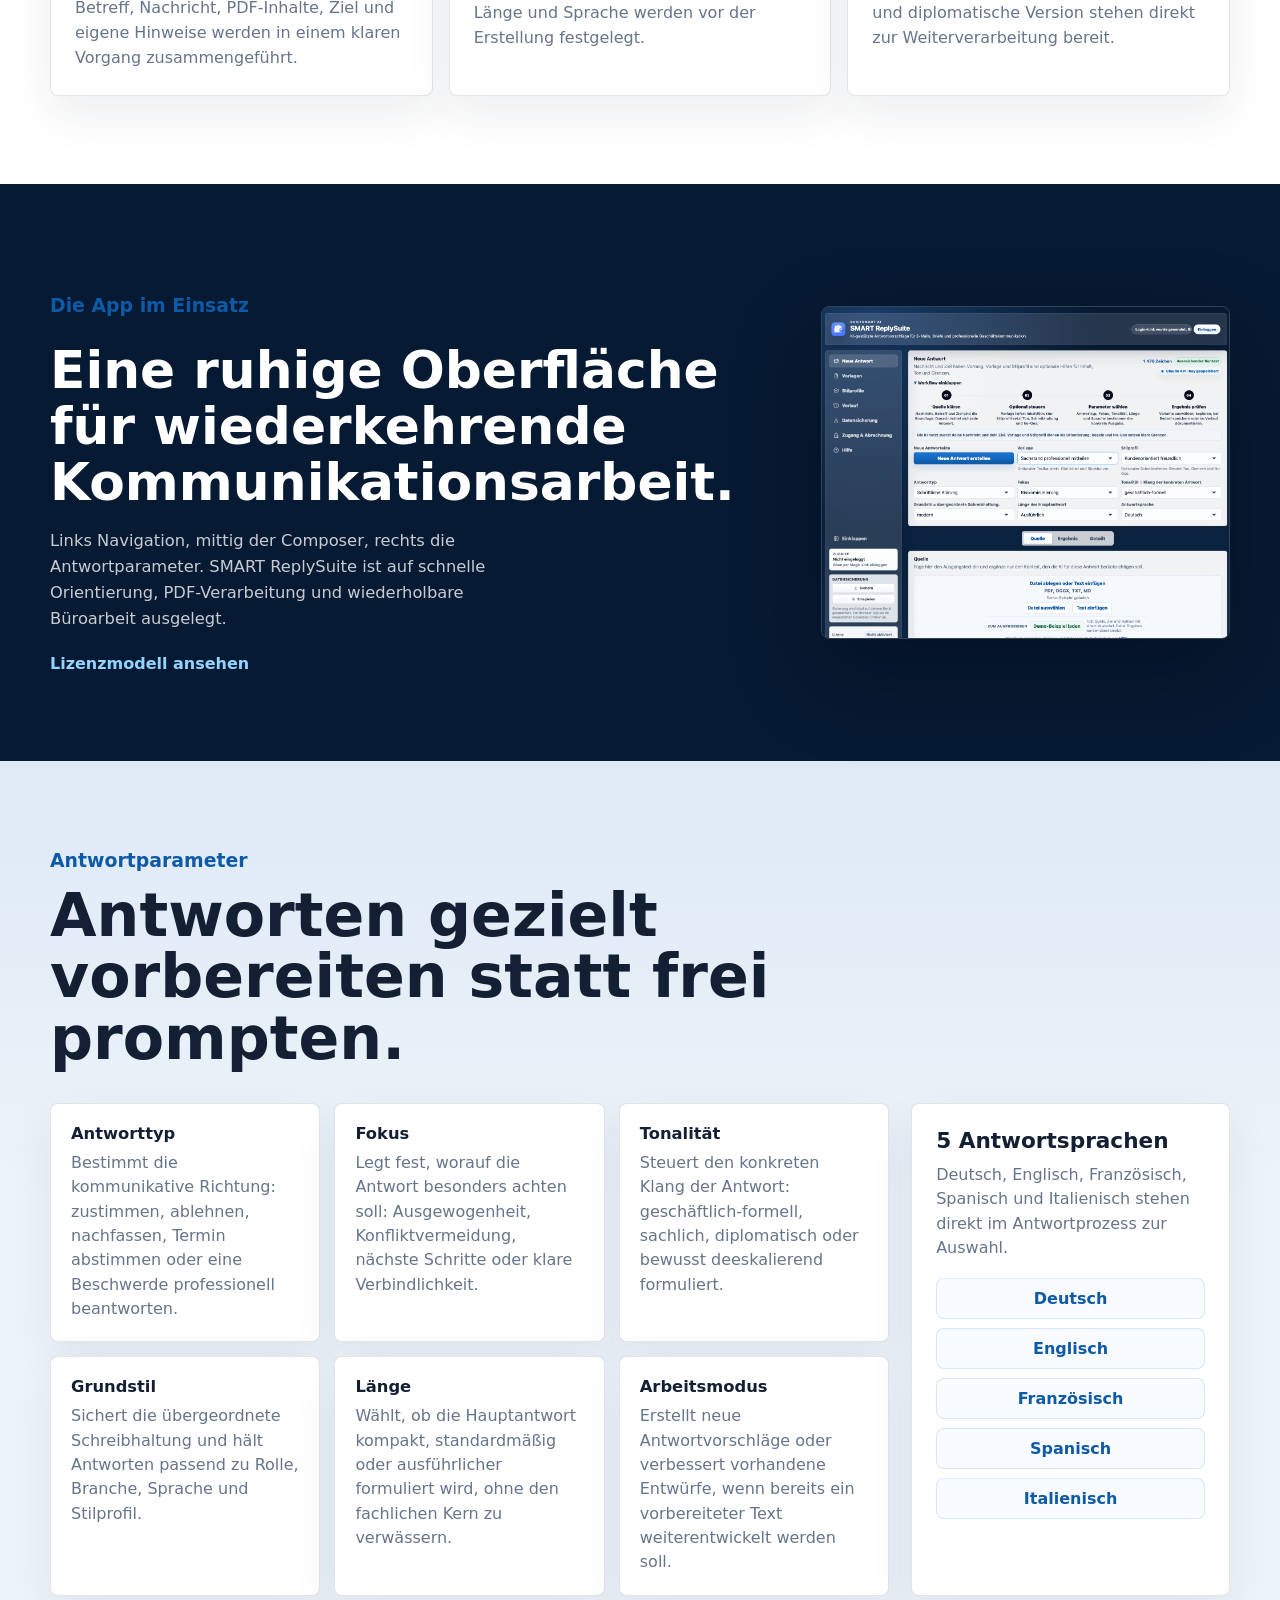
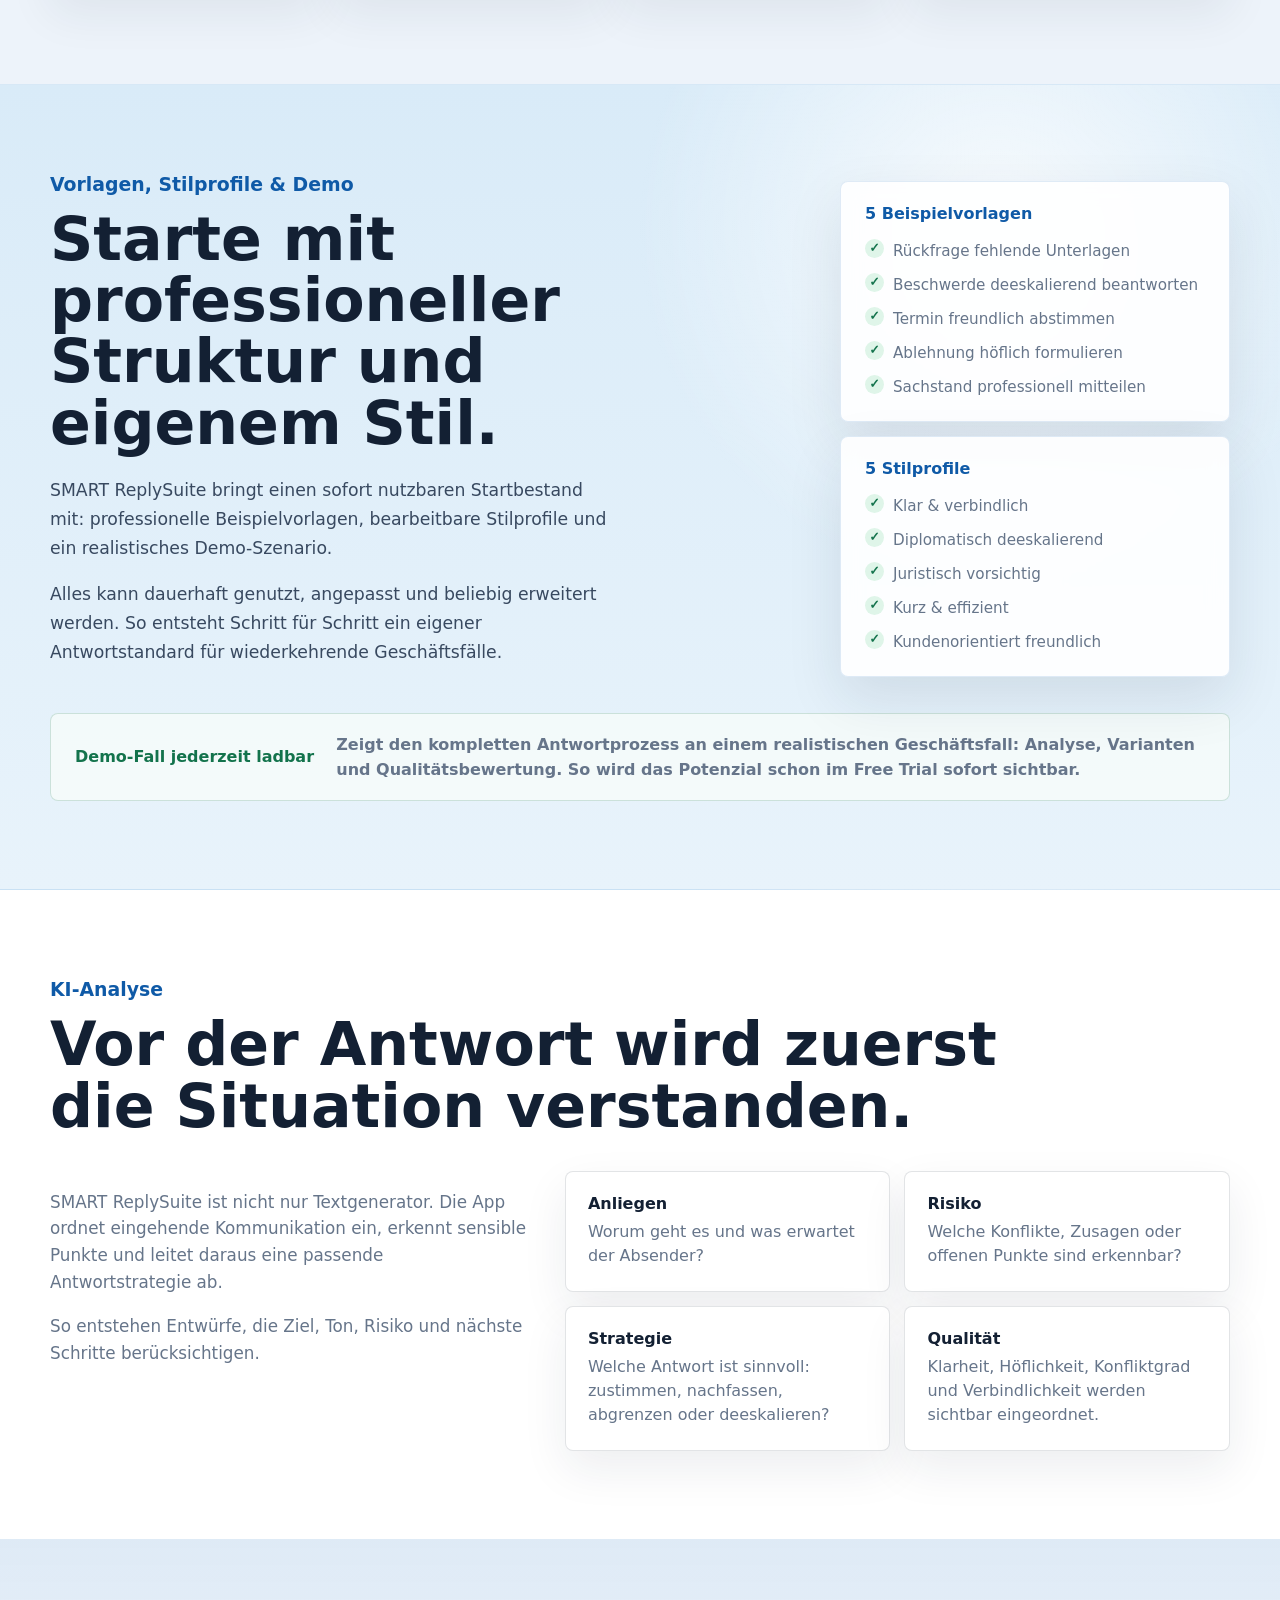
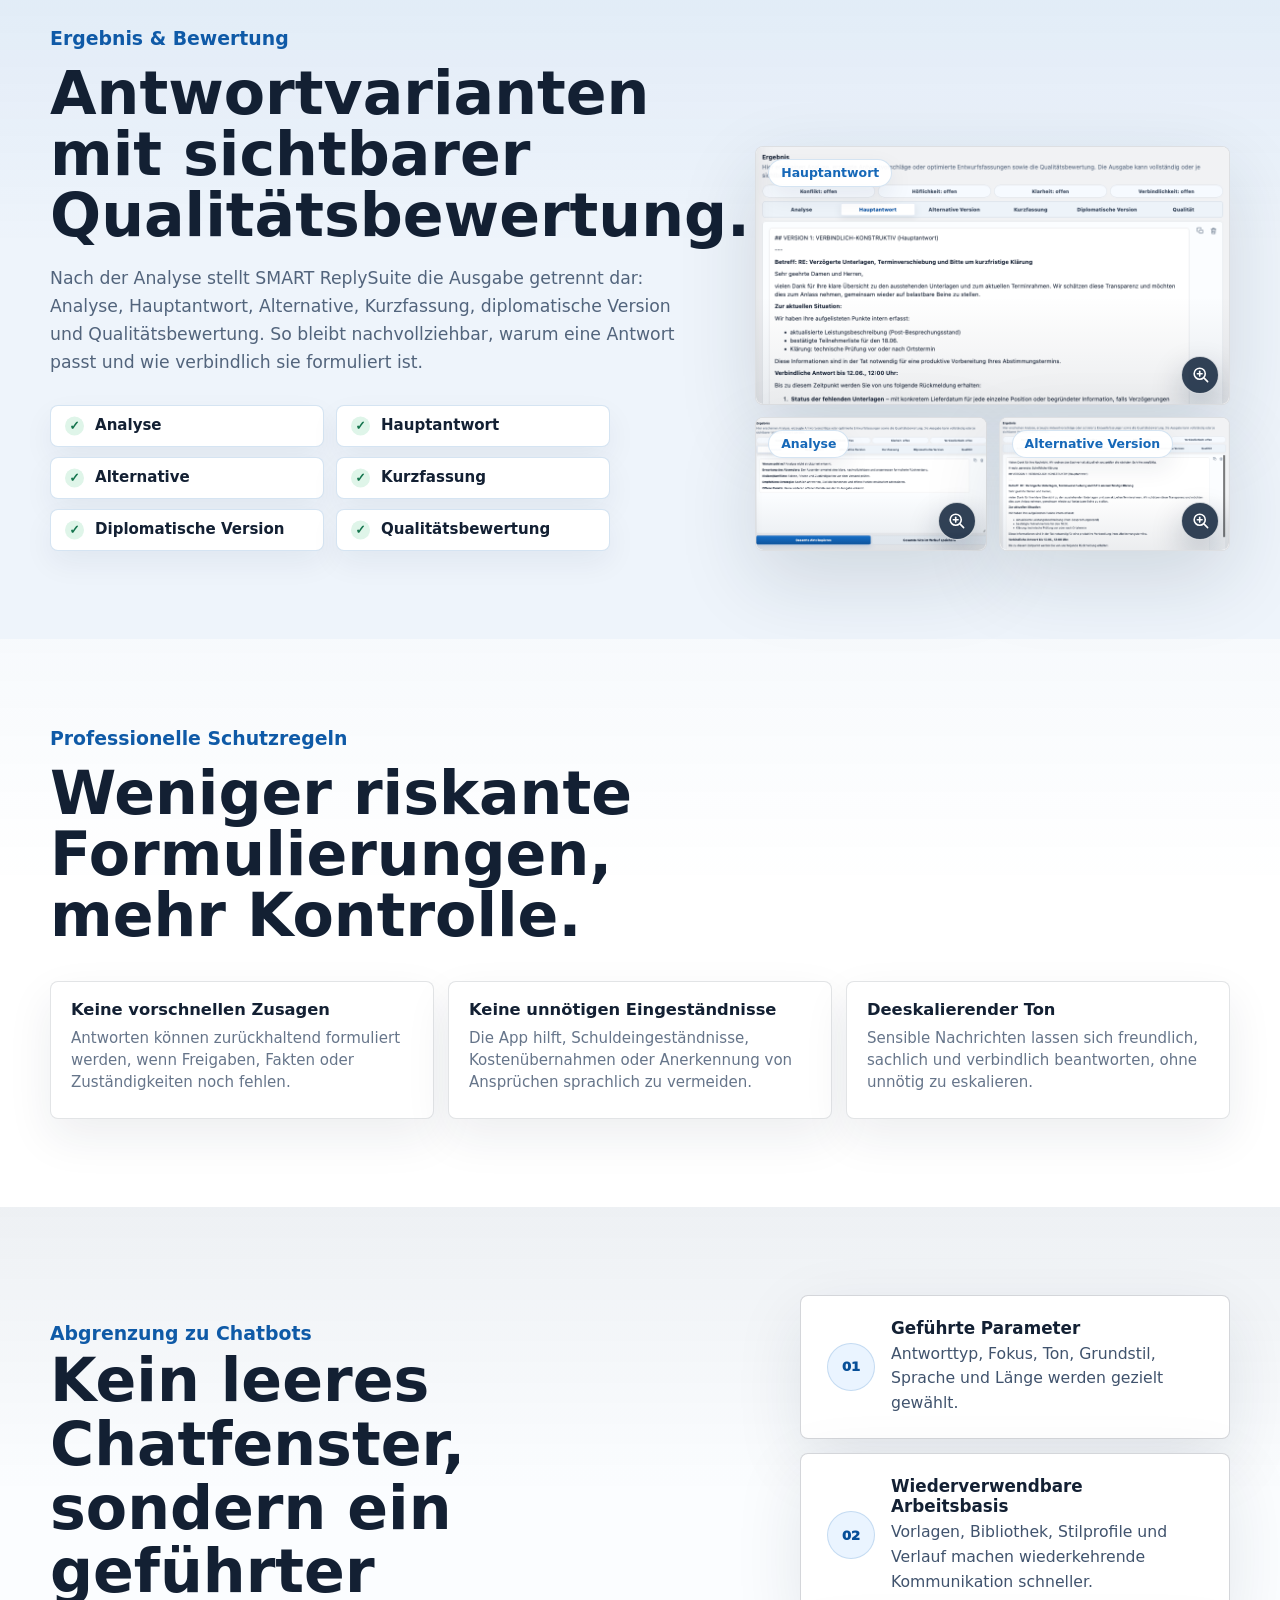
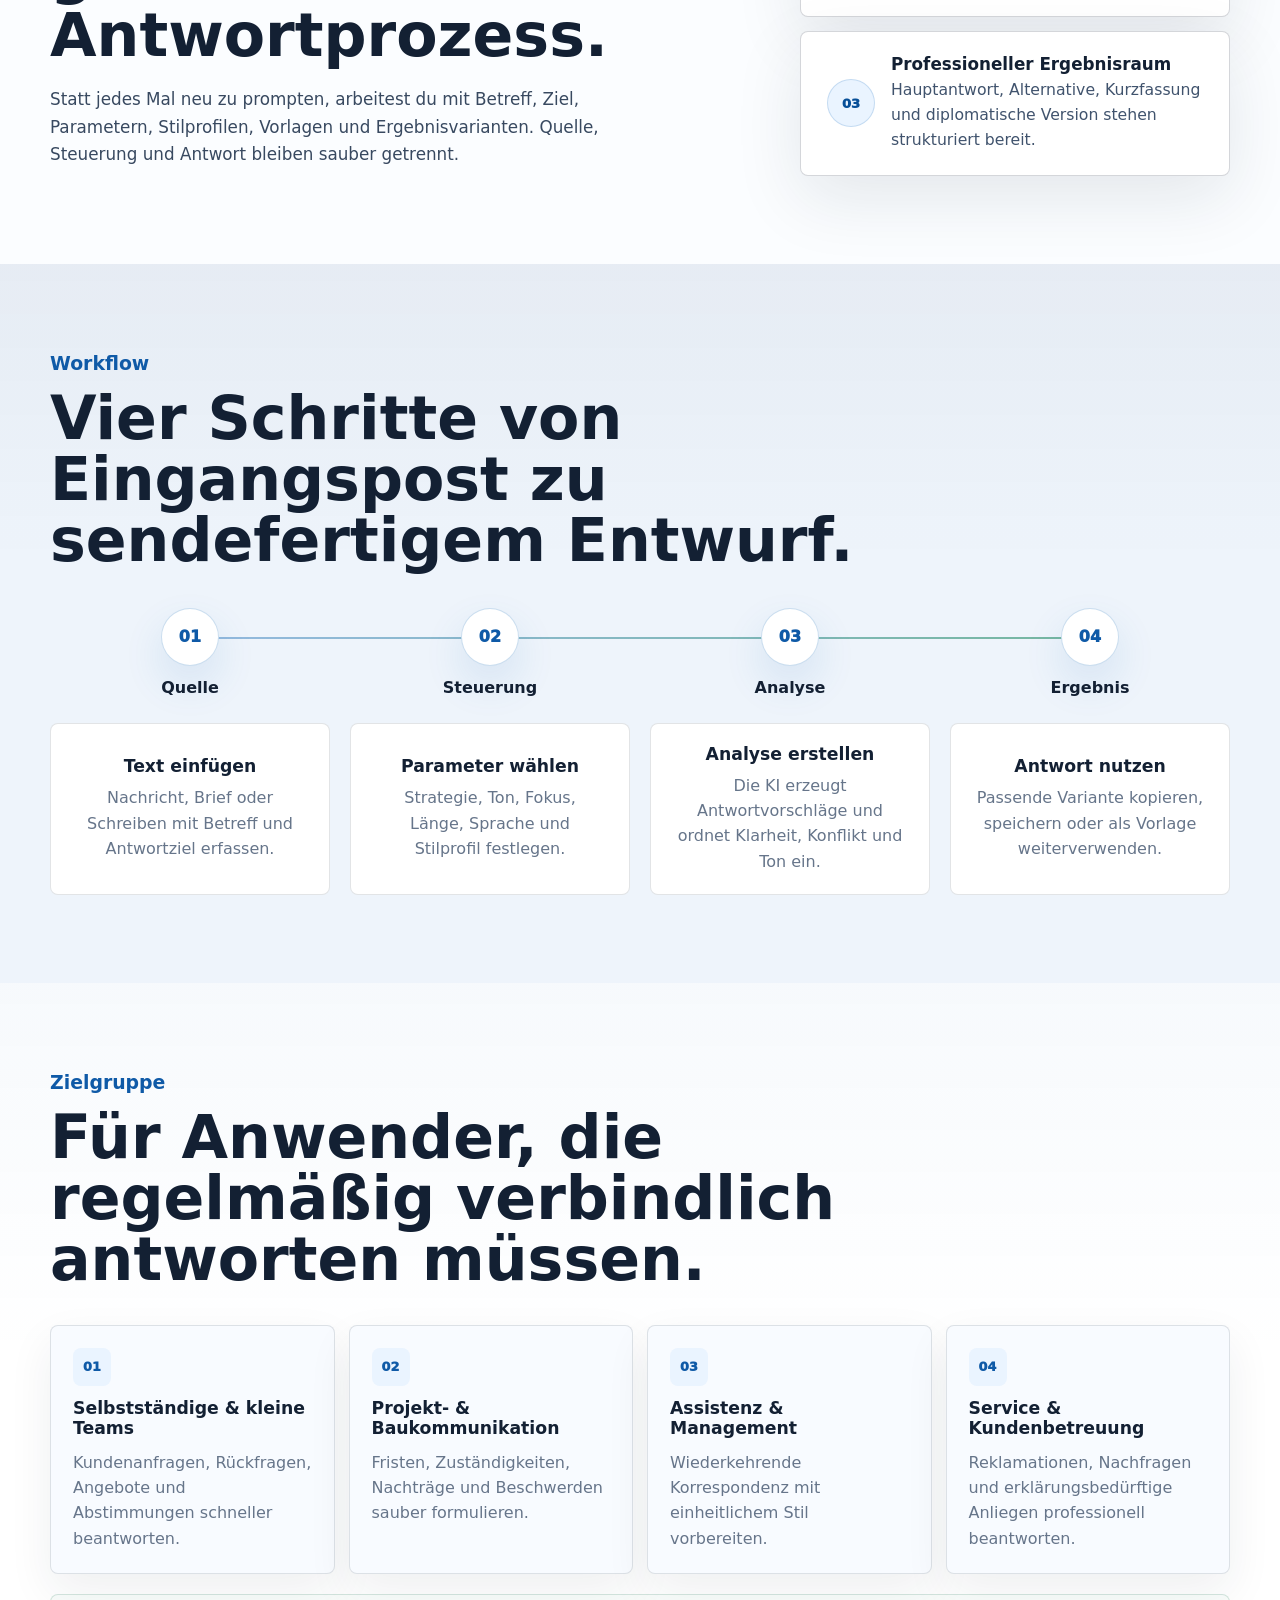
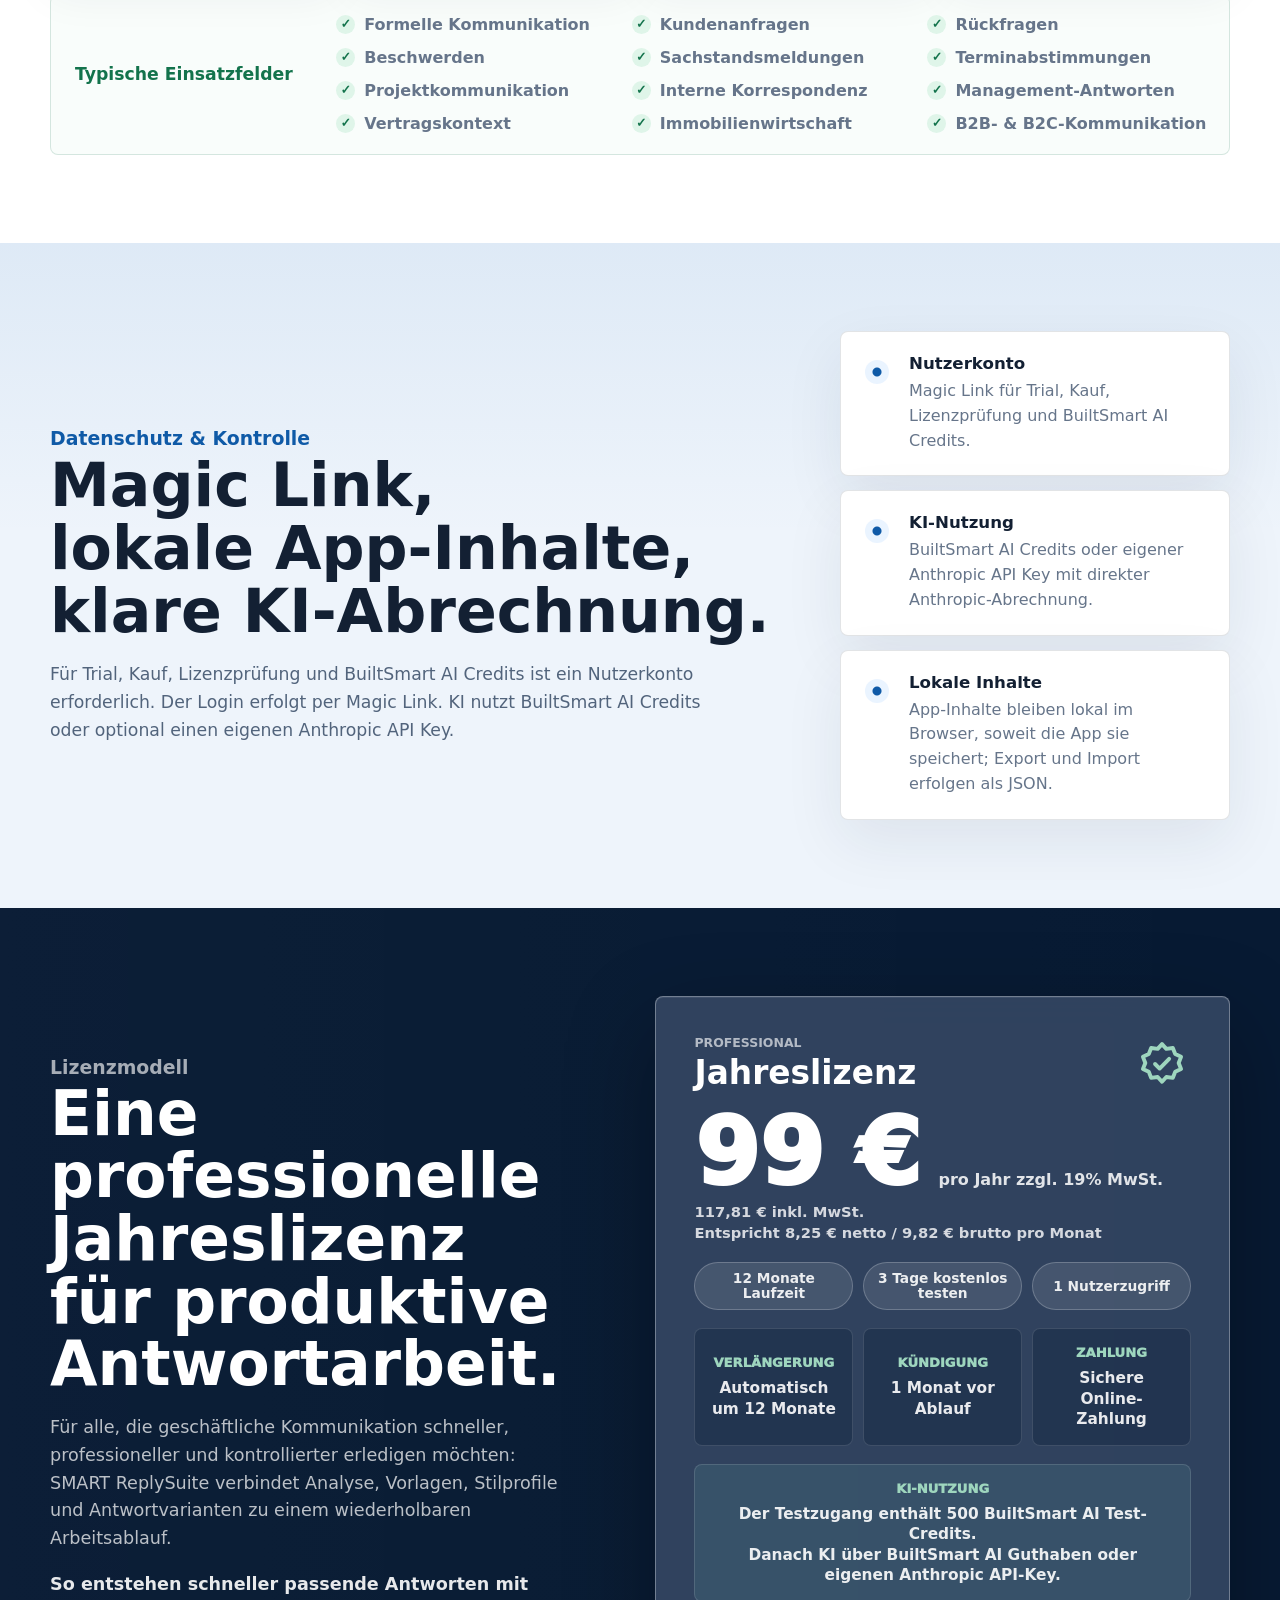
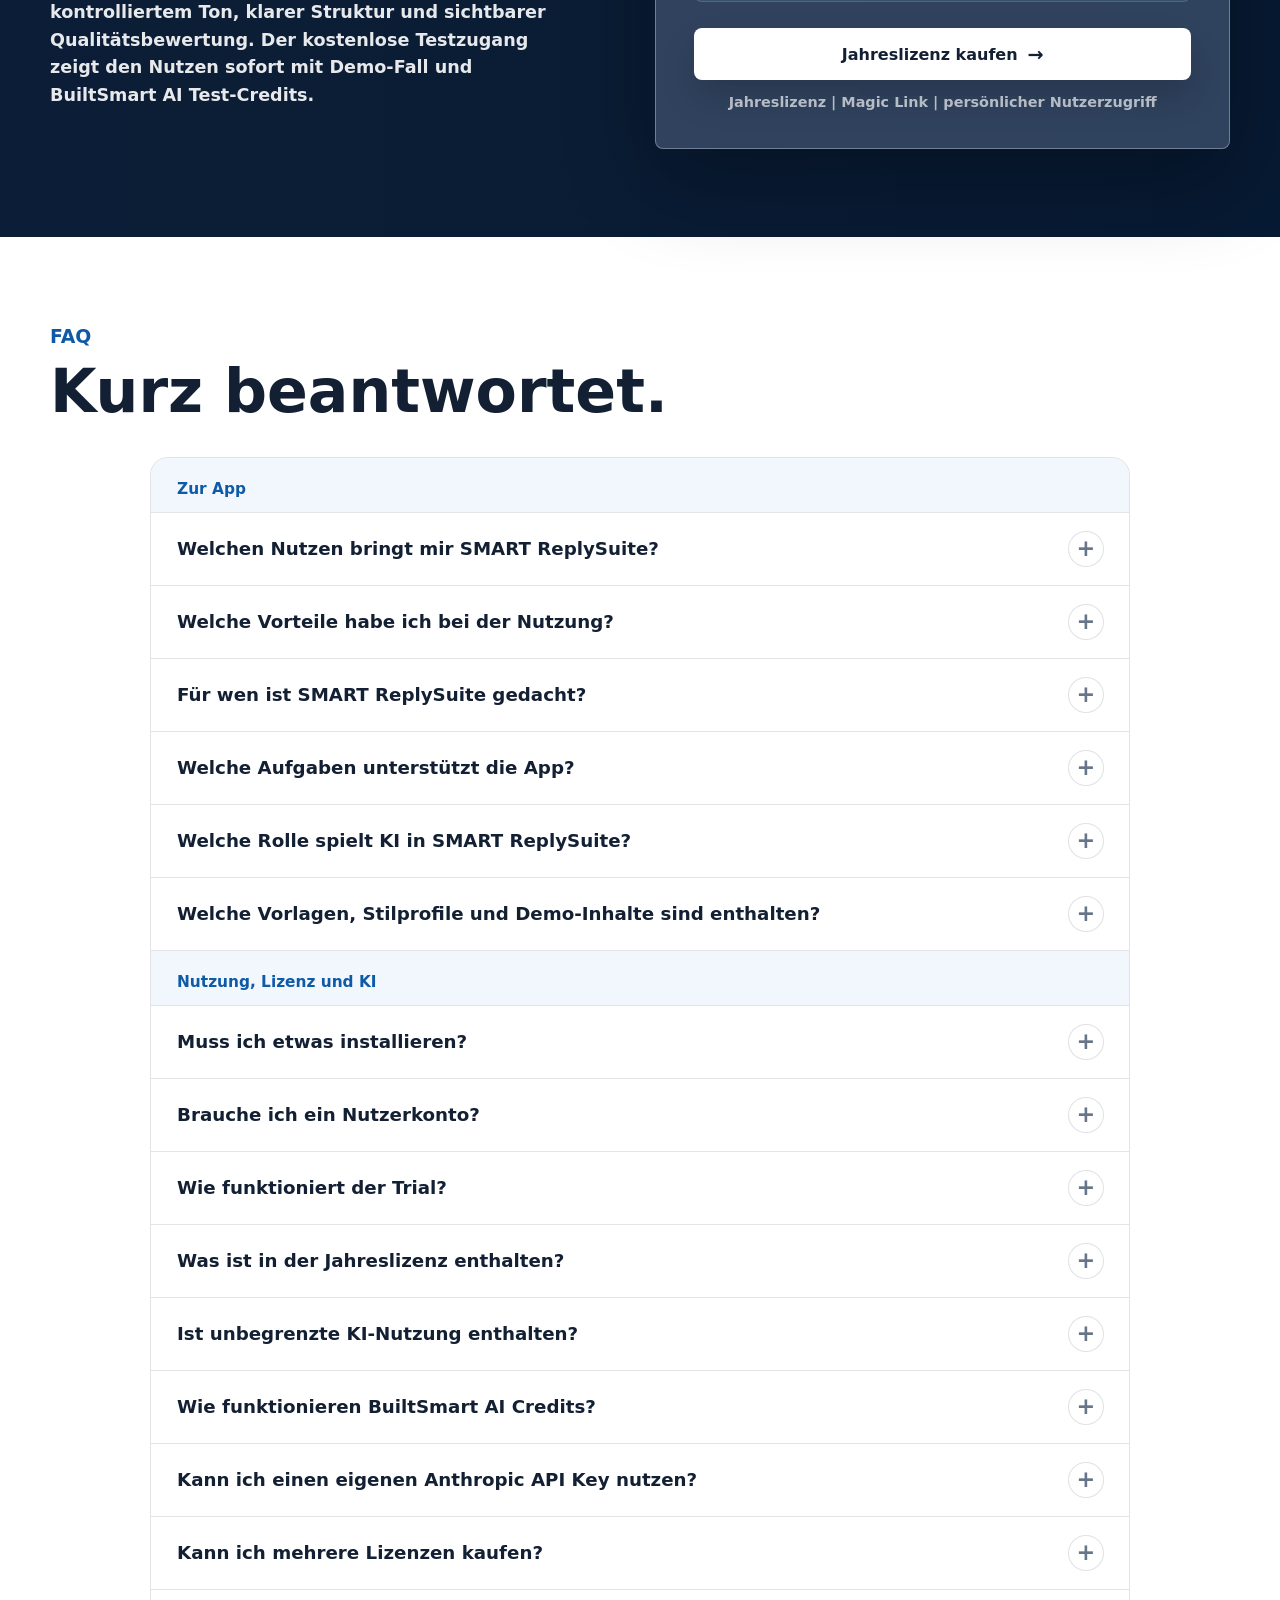
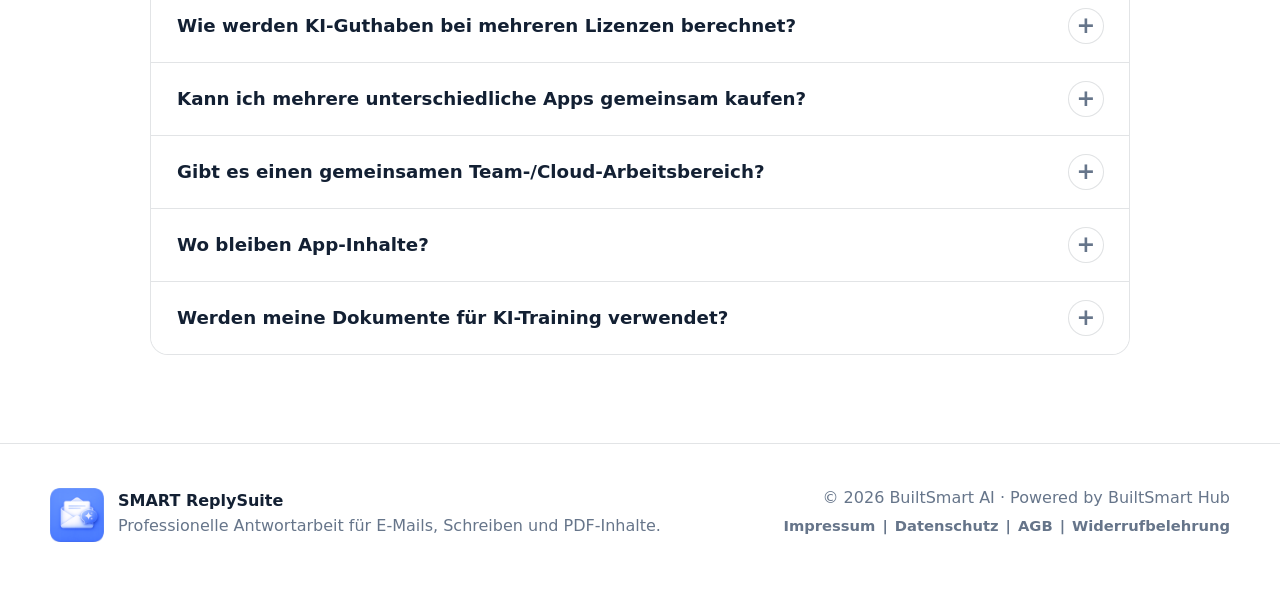
==== commit 2b31ca08: "Update hero copy" ====
--- a/index.html
+++ b/index.html
@@ -300,7 +300,7 @@
         <p class="eyebrow">Professionell formulieren. Klare Kommunikation. Mehr Wirkung.</p>
         <p class="hero-pill">Strukturierte KI-Antworten für E-Mails, Briefe, PDFs und Fachkorrespondenz</p>
         <h1 id="hero-title">SMART ReplySuite</h1>
-        <p class="hero-copy">Formuliere professionelle Antworten schneller, kontrollierter und stilistisch passend. Steuerbar nach Antworttyp, Fokus, Ton, Sprache, Länge und Stilprofil. KI nutzt BuiltSmart AI Credits oder optional deinen eigenen Anthropic API Key.</p>
+        <p class="hero-copy">Professionelle Antworten schneller erstellen, präzise steuern und stilistisch passend formulieren. SMART ReplySuite arbeitet nach Antworttyp, Fokus, Tonalität, Länge und Stilprofil. Die Ausgabe ist in 5 Antwortsprachen möglich. KI-Anfragen laufen über BuiltSmart AI Credits oder optional über deinen eigenen Anthropic API Key.</p>
         <div class="hero-actions" aria-label="Hauptaktionen">
           <a class="primary-button" href="https://bm1964-25.github.io/Landing-Tafel-Kontakt/?app=SMART%20ReplySuite&return=https%3A%2F%2Fbm1964-25.github.io%2FSMART-ReplySuite-Landingpage%2F">Jahreslizenz kaufen</a>
           <a class="secondary-button" href="https://bm1964-25.github.io/Landing-Tafel-Kontakt/?app=SMART%20ReplySuite&return=https%3A%2F%2Fbm1964-25.github.io%2FSMART-ReplySuite-Landingpage%2F">3 Tage kostenlos testen</a>
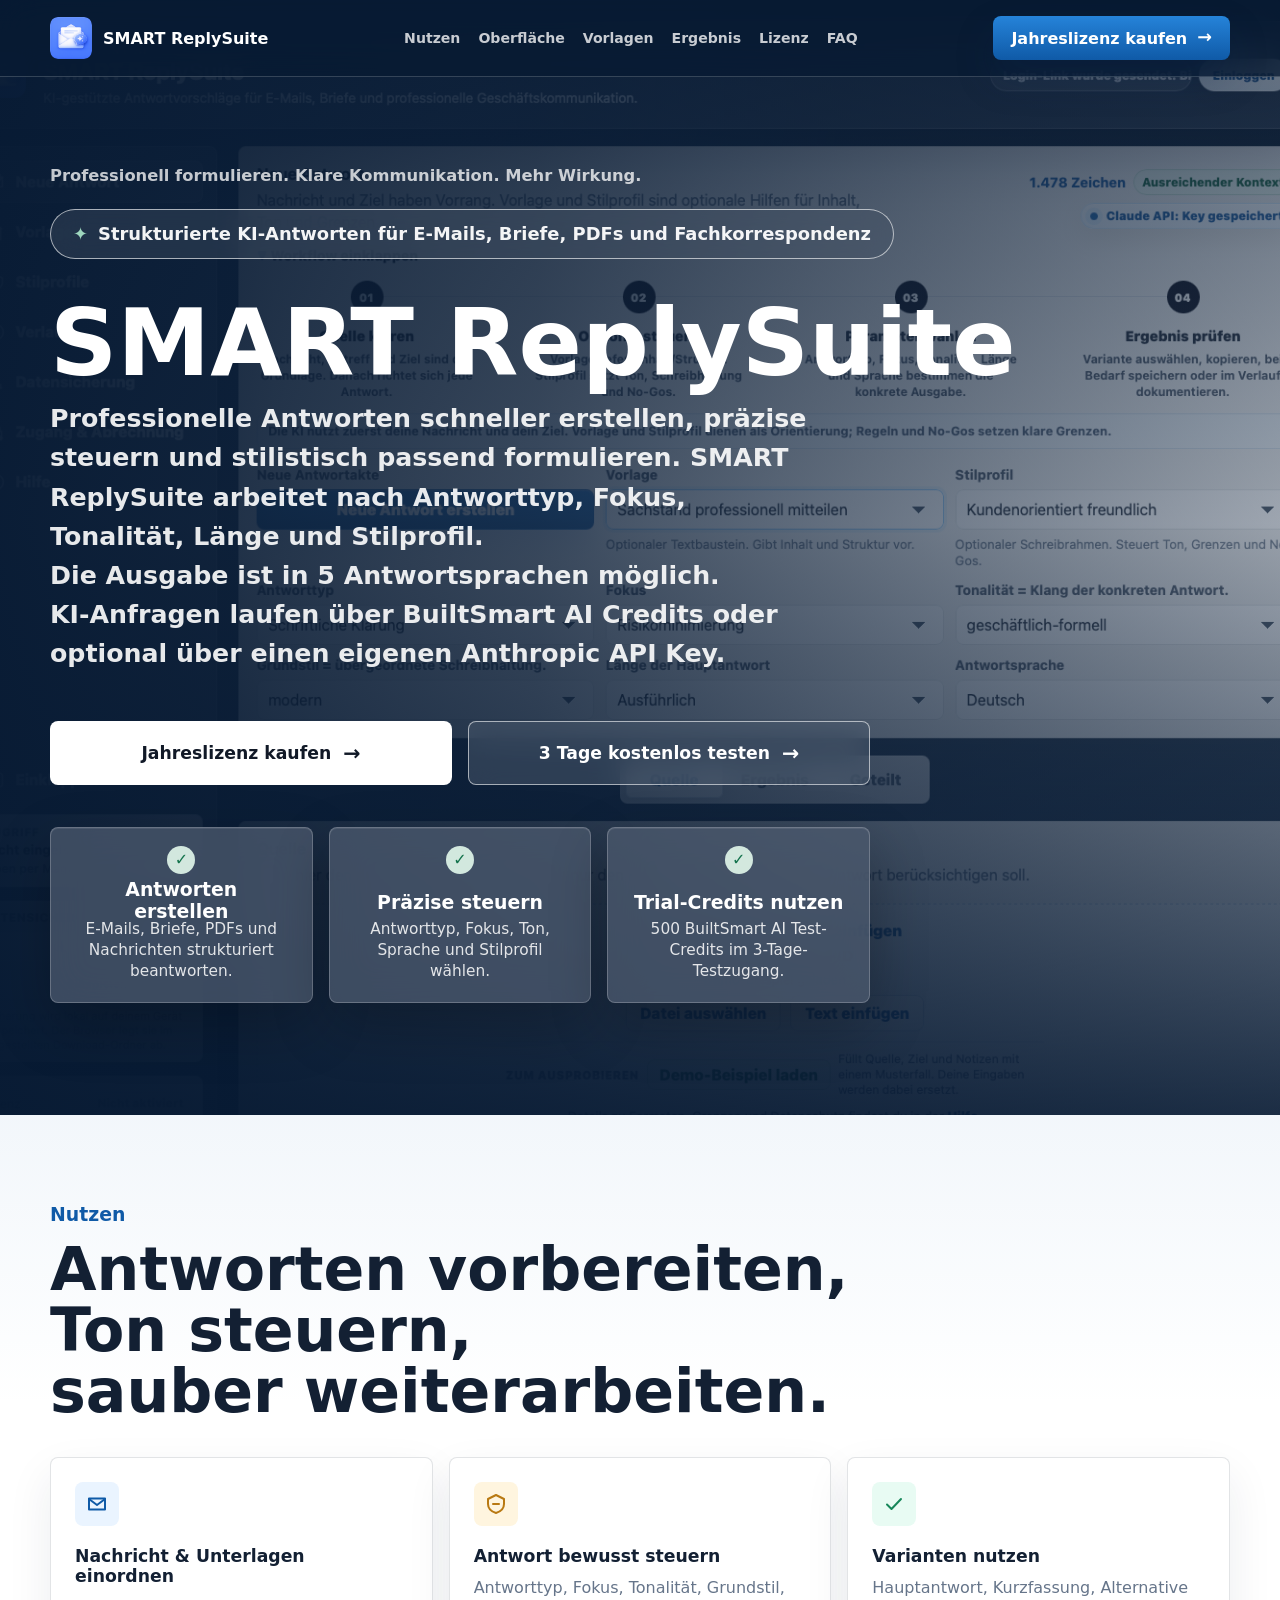
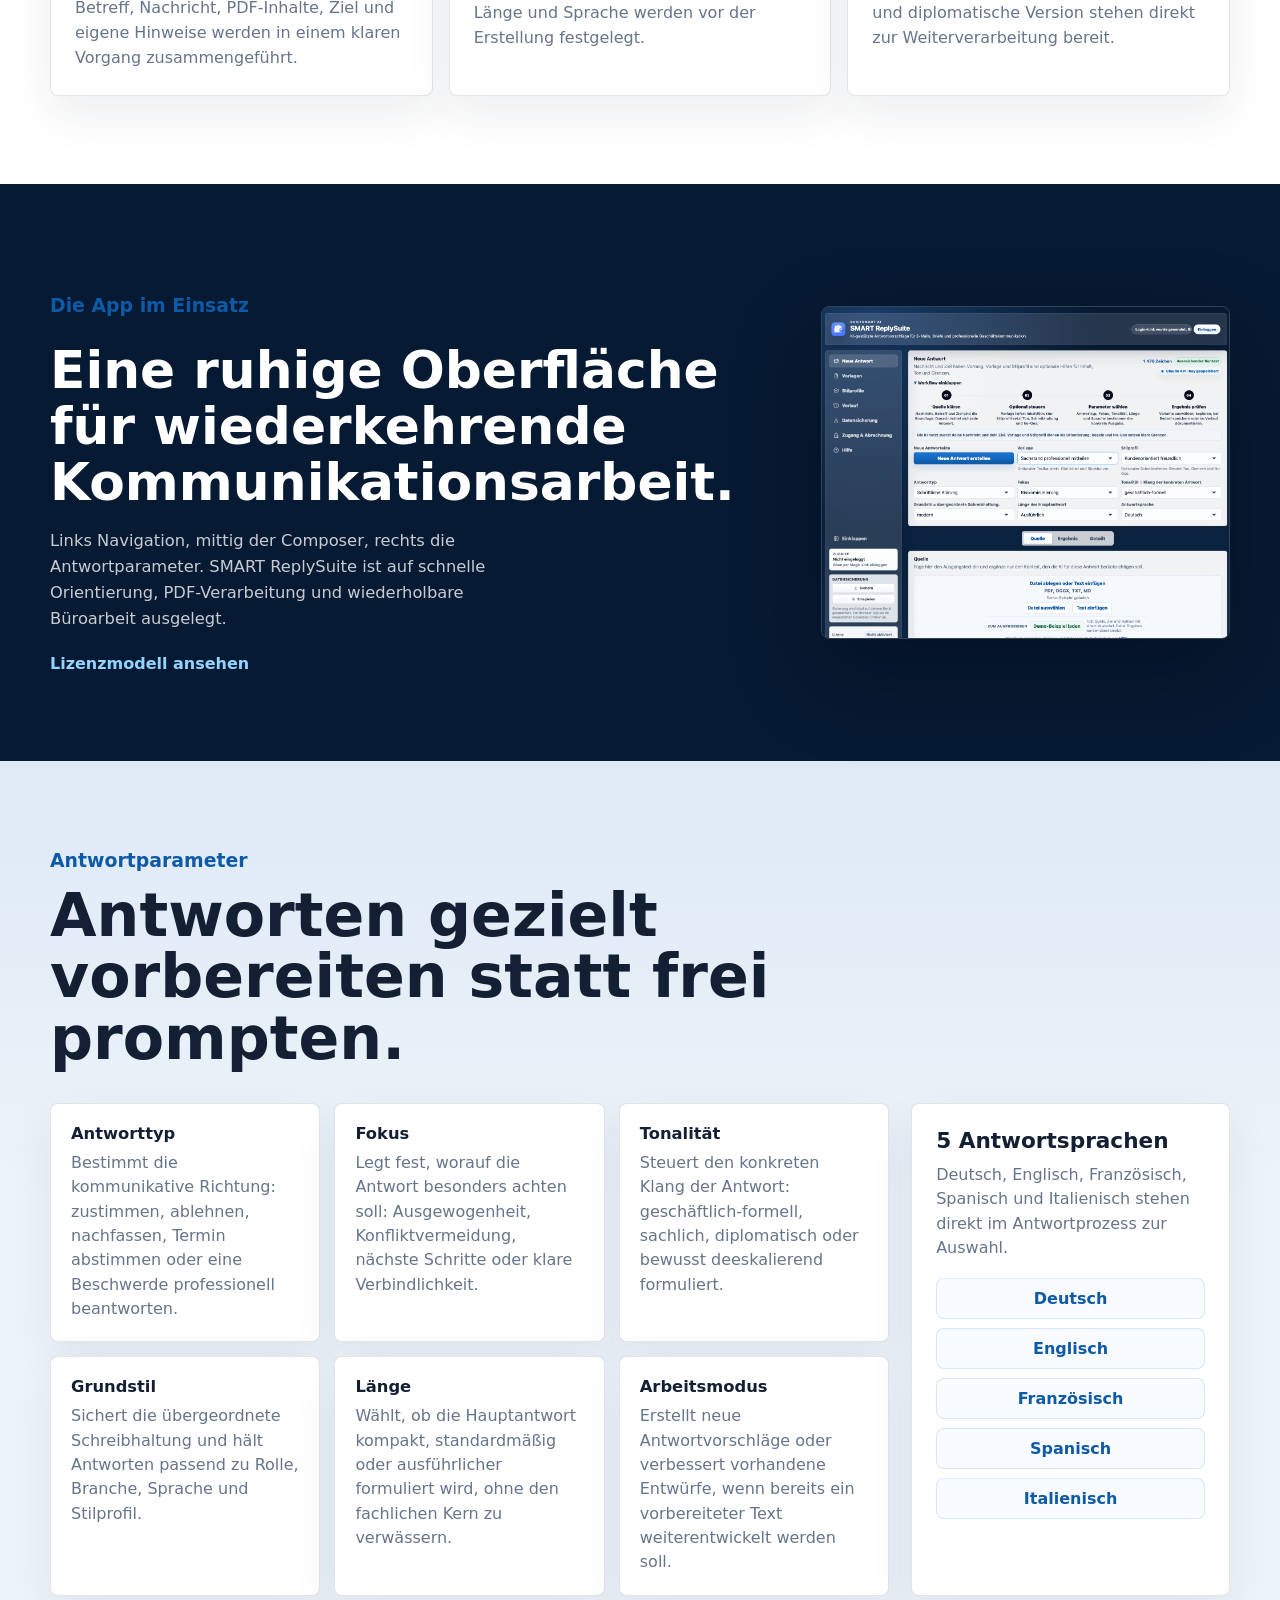
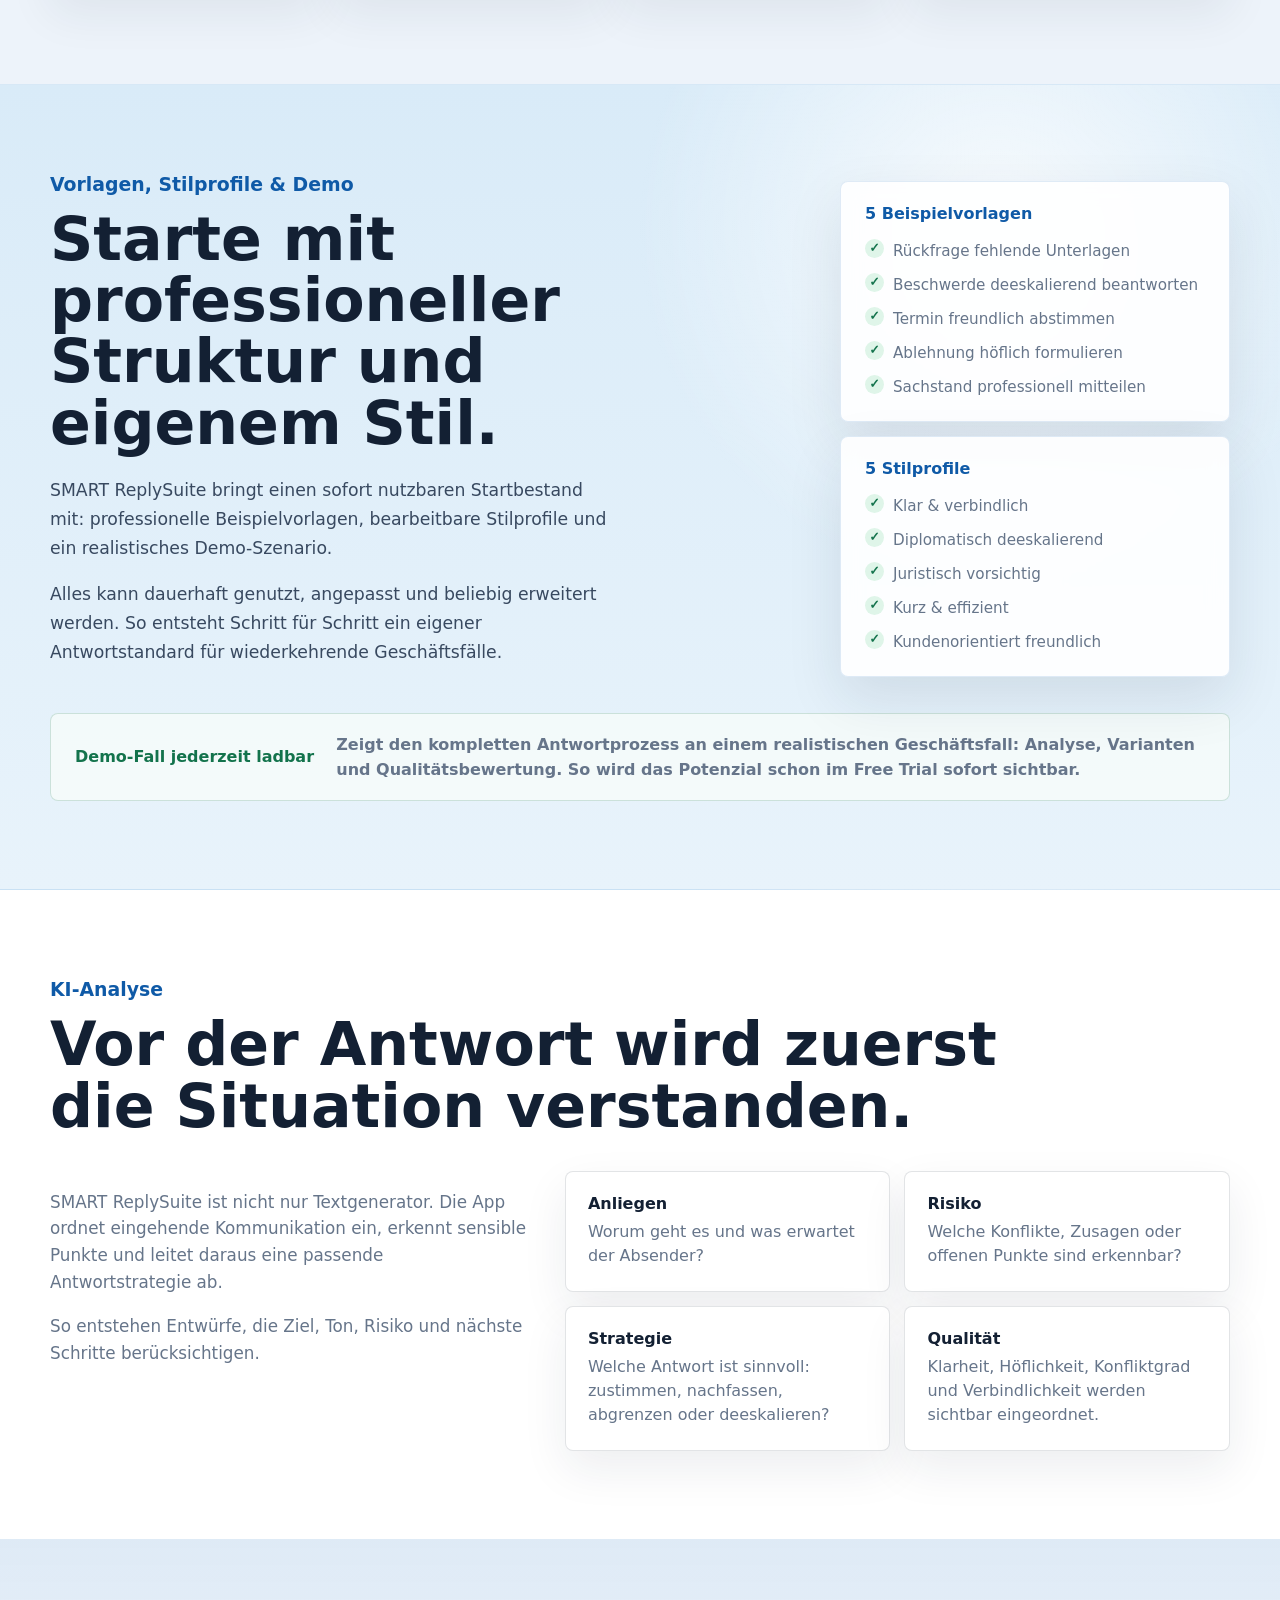
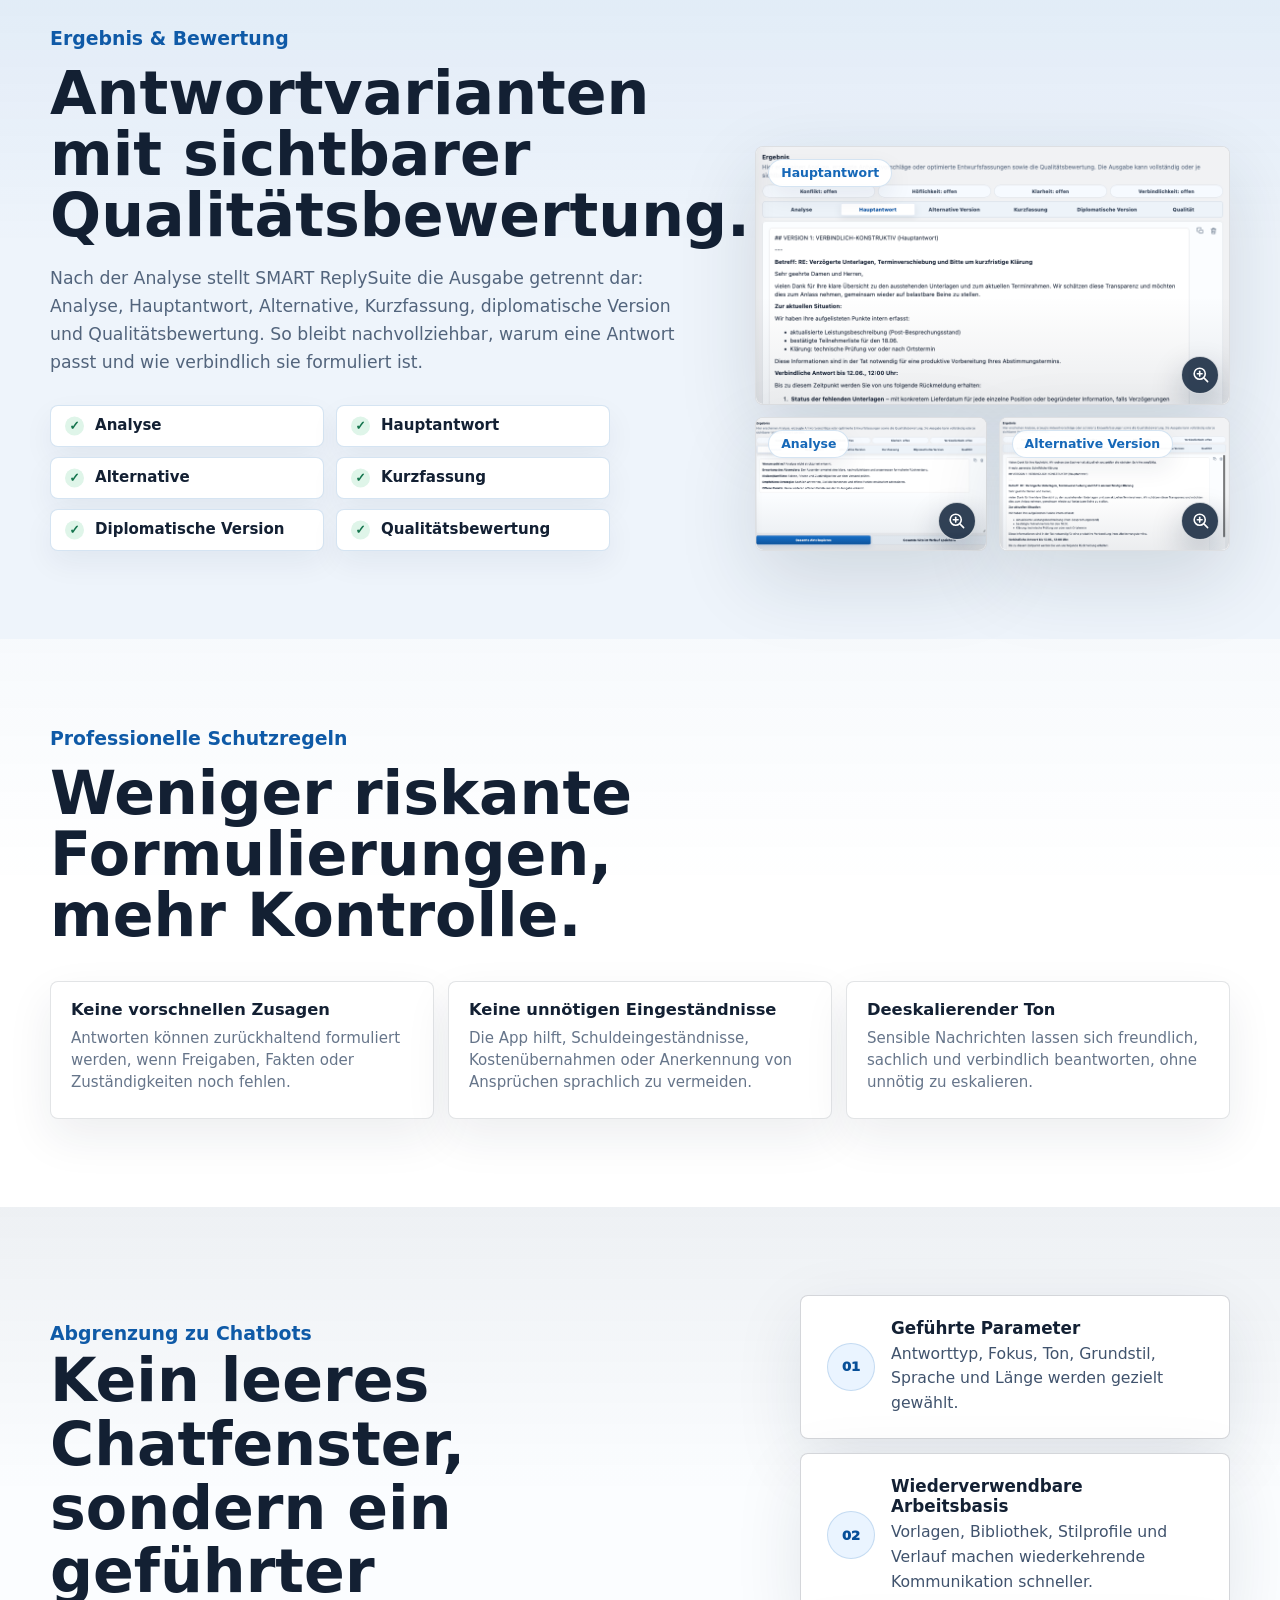
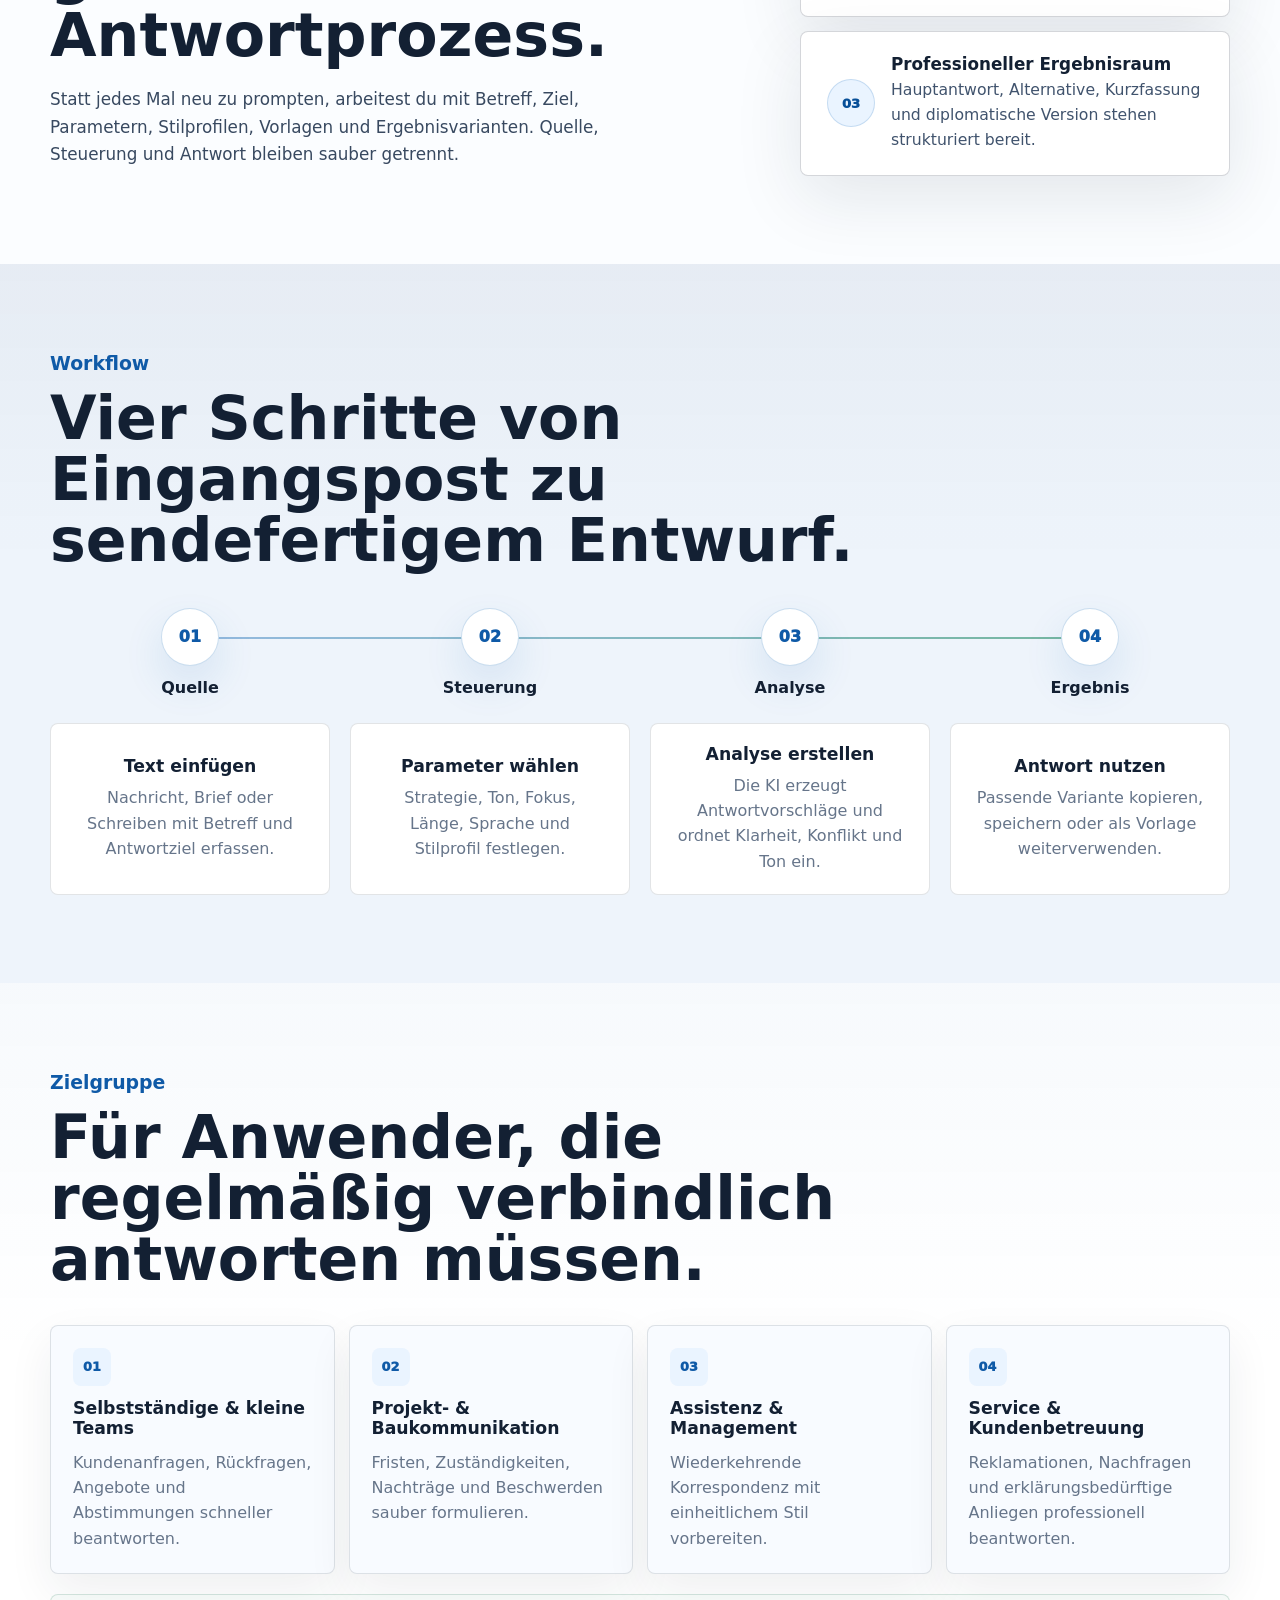
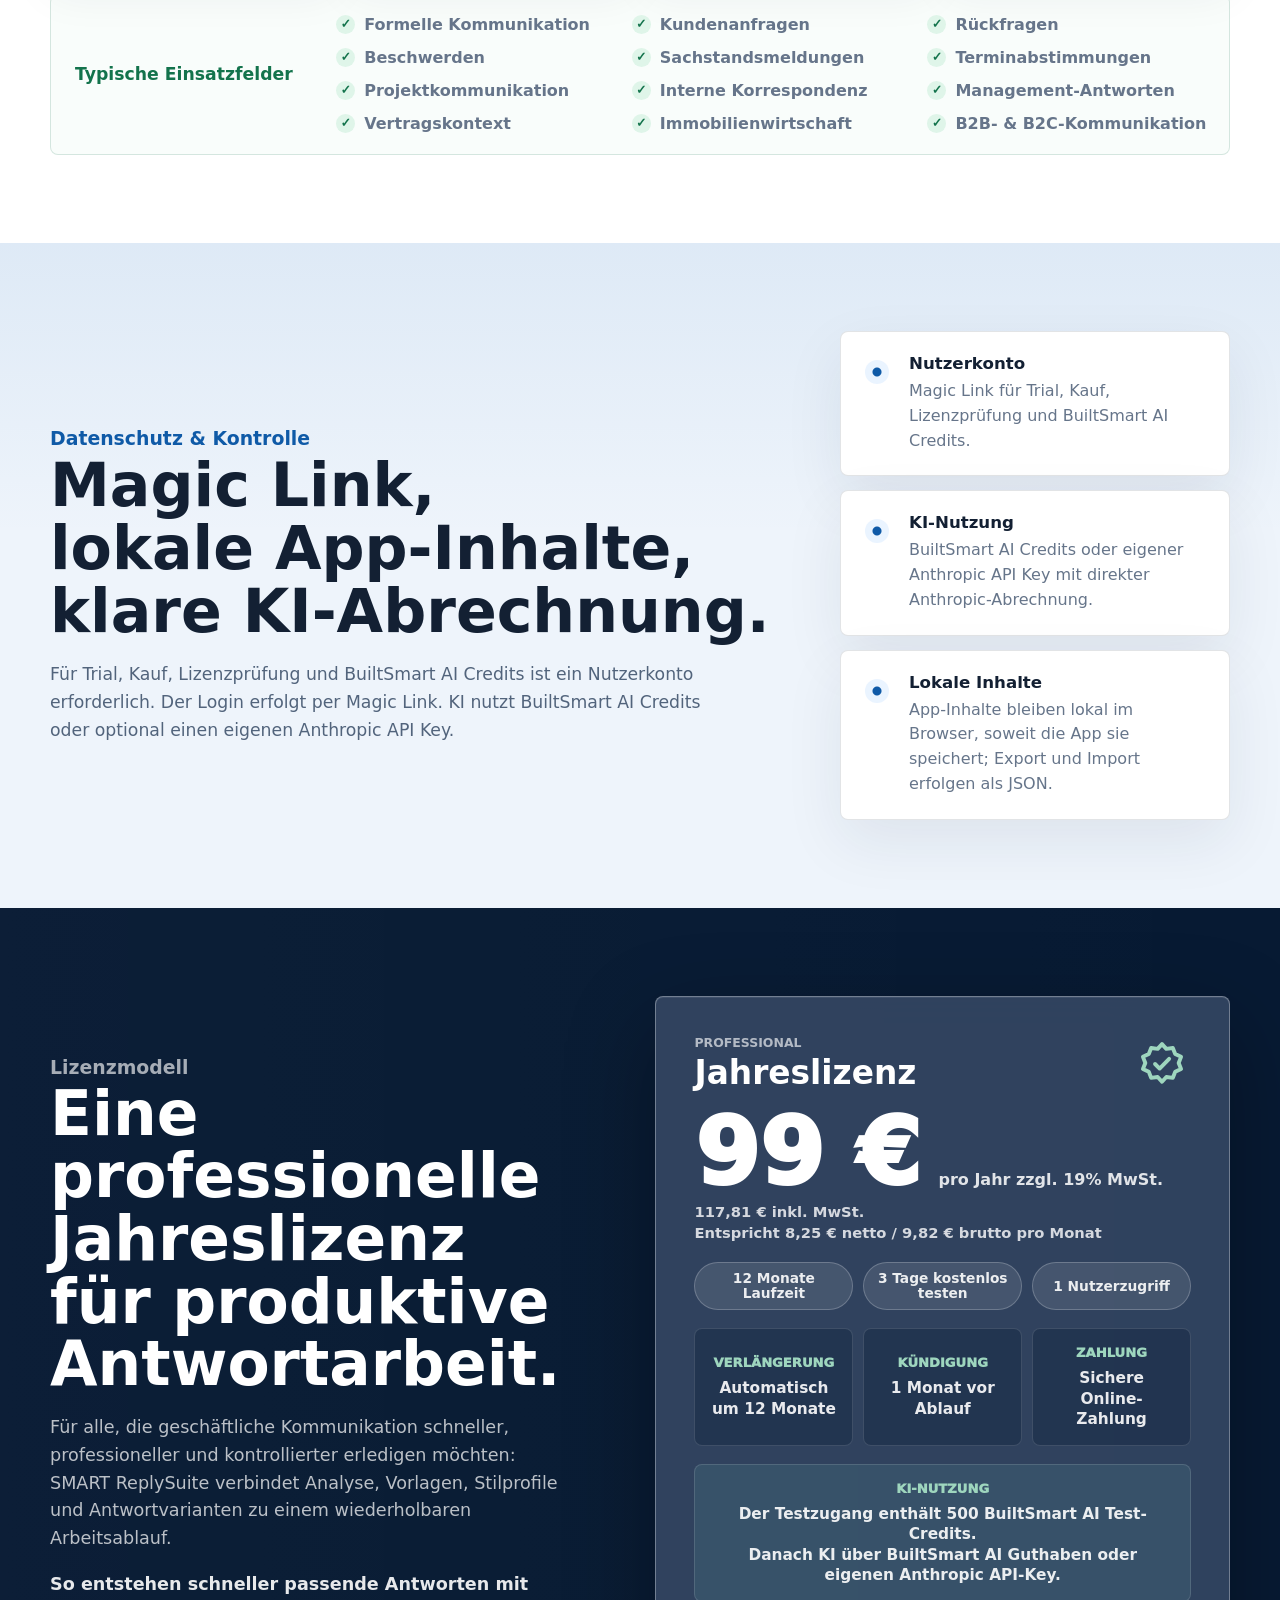
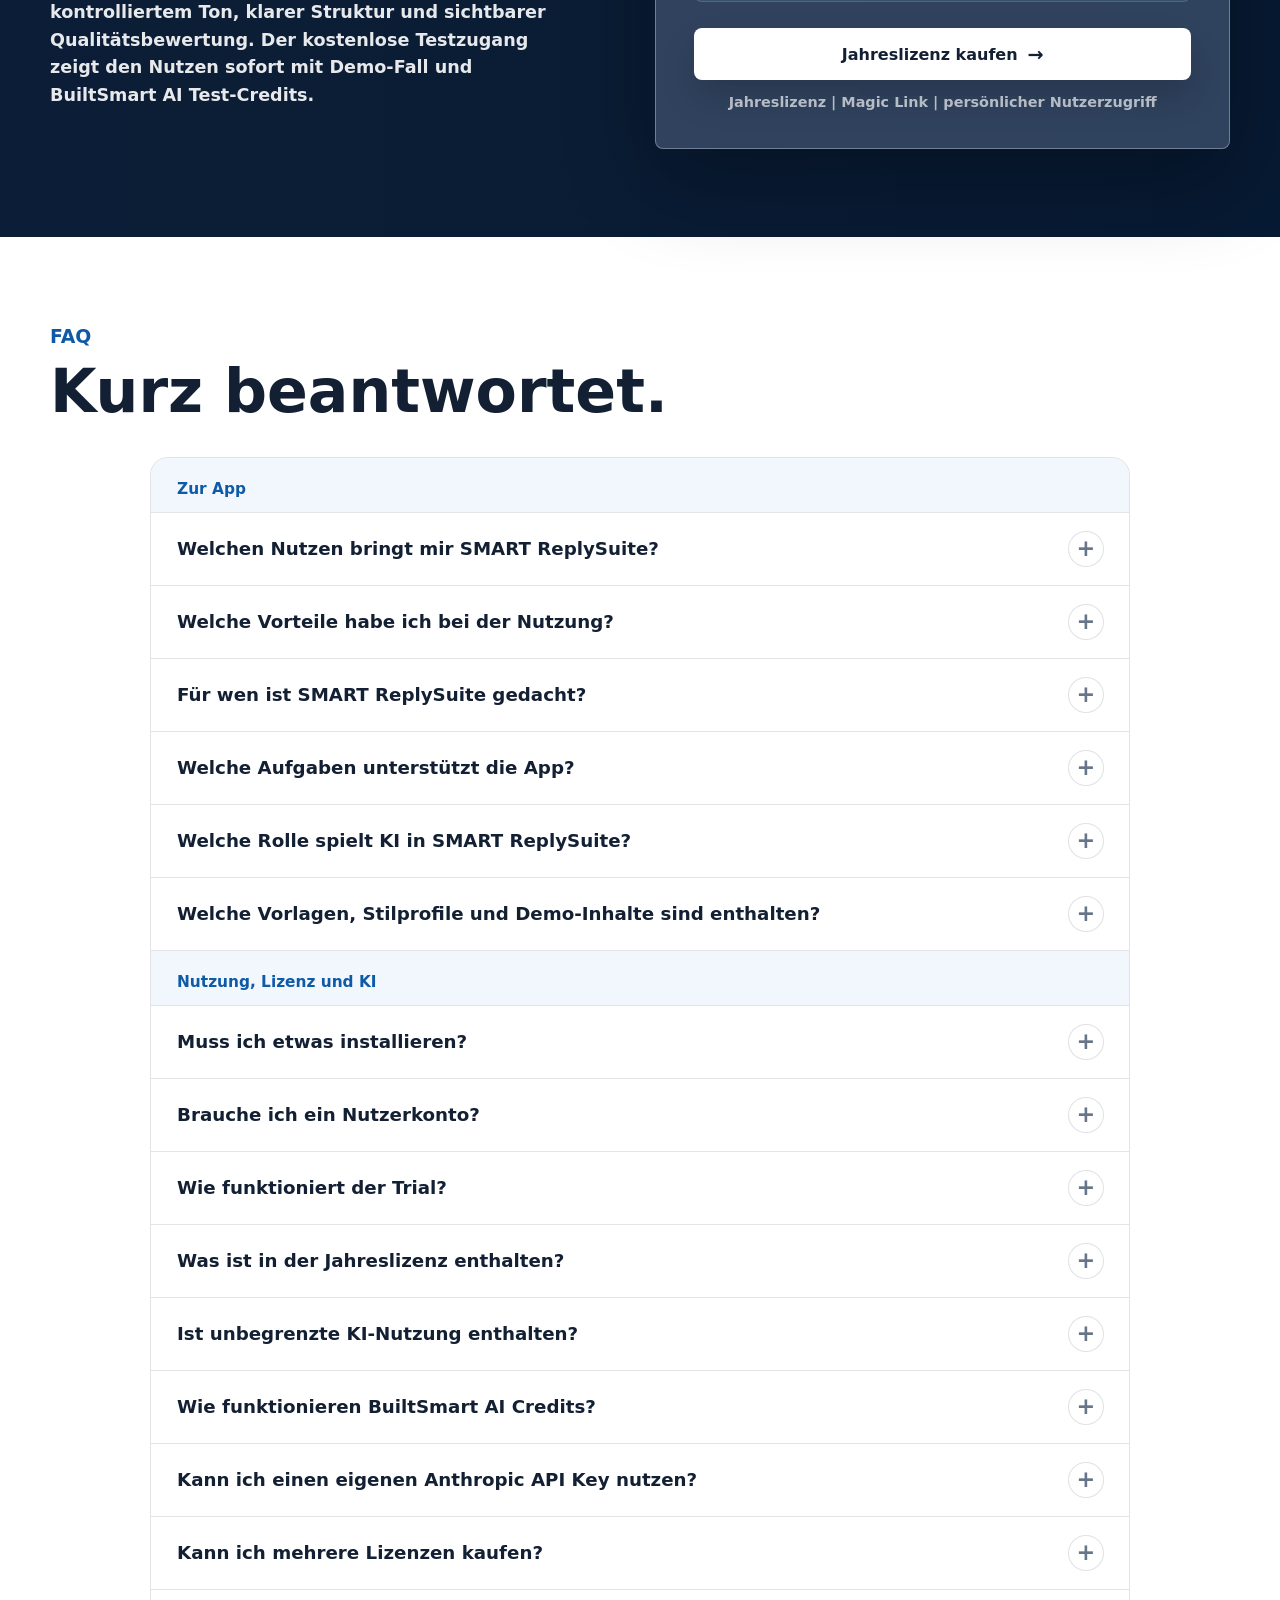
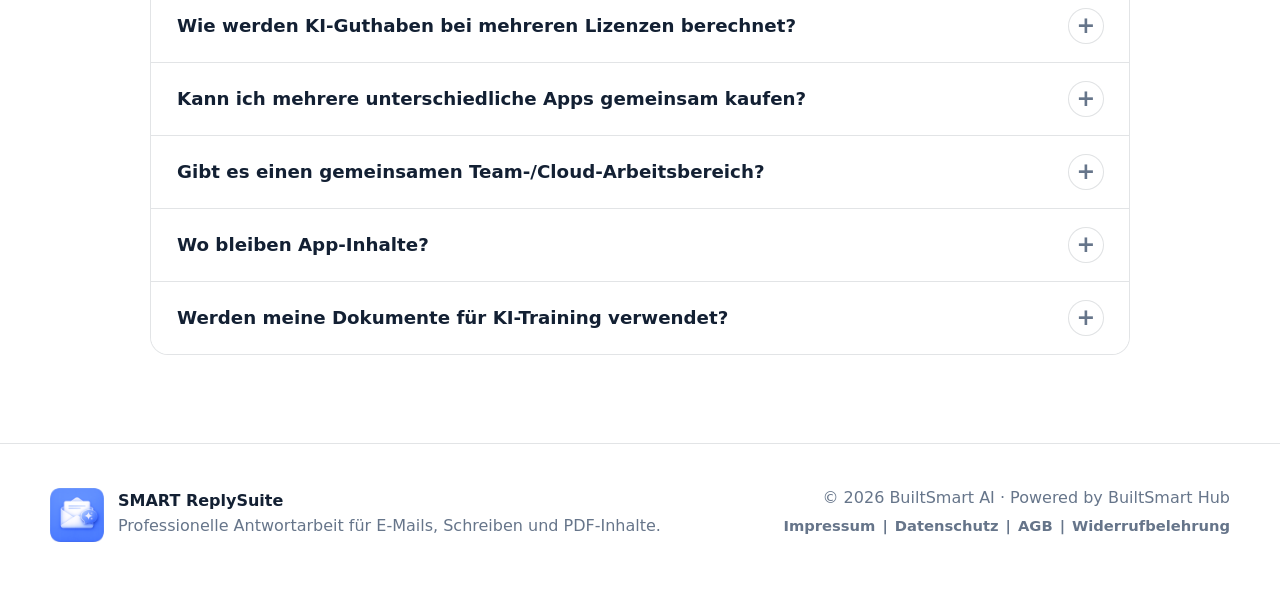
==== commit 4165989a: "Refine hero copy line breaks" ====
--- a/index.html
+++ b/index.html
@@ -300,7 +300,7 @@
         <p class="eyebrow">Professionell formulieren. Klare Kommunikation. Mehr Wirkung.</p>
         <p class="hero-pill">Strukturierte KI-Antworten für E-Mails, Briefe, PDFs und Fachkorrespondenz</p>
         <h1 id="hero-title">SMART ReplySuite</h1>
-        <p class="hero-copy">Professionelle Antworten schneller erstellen, präzise steuern und stilistisch passend formulieren. SMART ReplySuite arbeitet nach Antworttyp, Fokus, Tonalität, Länge und Stilprofil. Die Ausgabe ist in 5 Antwortsprachen möglich. KI-Anfragen laufen über BuiltSmart AI Credits oder optional über deinen eigenen Anthropic API Key.</p>
+        <p class="hero-copy">Professionelle Antworten schneller erstellen, präzise steuern und stilistisch passend formulieren. SMART ReplySuite arbeitet nach Antworttyp, Fokus, Tonalität, Länge und Stilprofil.<br>Die Ausgabe ist in 5 Antwortsprachen möglich.<br>KI-Anfragen laufen über BuiltSmart AI Credits oder optional über einen eigenen Anthropic API Key.</p>
         <div class="hero-actions" aria-label="Hauptaktionen">
           <a class="primary-button" href="https://bm1964-25.github.io/Landing-Tafel-Kontakt/?app=SMART%20ReplySuite&return=https%3A%2F%2Fbm1964-25.github.io%2FSMART-ReplySuite-Landingpage%2F">Jahreslizenz kaufen</a>
           <a class="secondary-button" href="https://bm1964-25.github.io/Landing-Tafel-Kontakt/?app=SMART%20ReplySuite&return=https%3A%2F%2Fbm1964-25.github.io%2FSMART-ReplySuite-Landingpage%2F">3 Tage kostenlos testen</a>
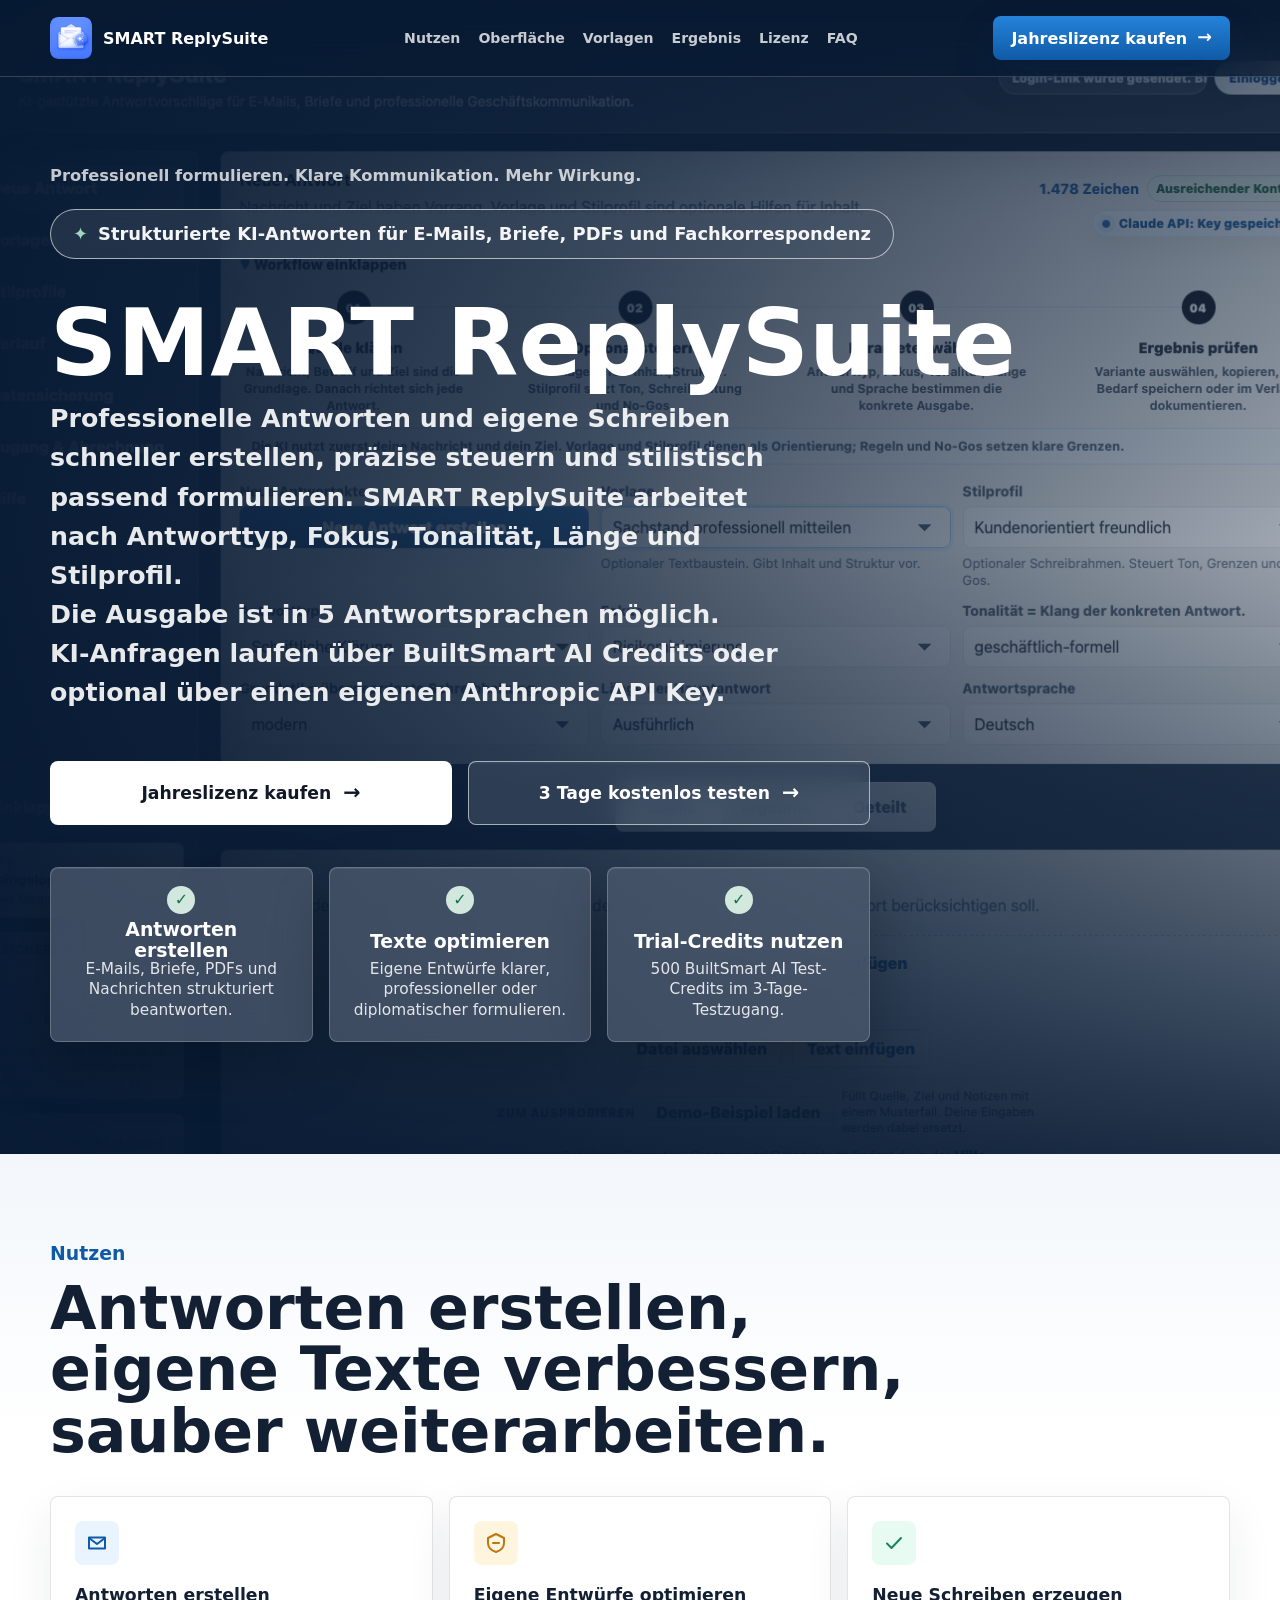
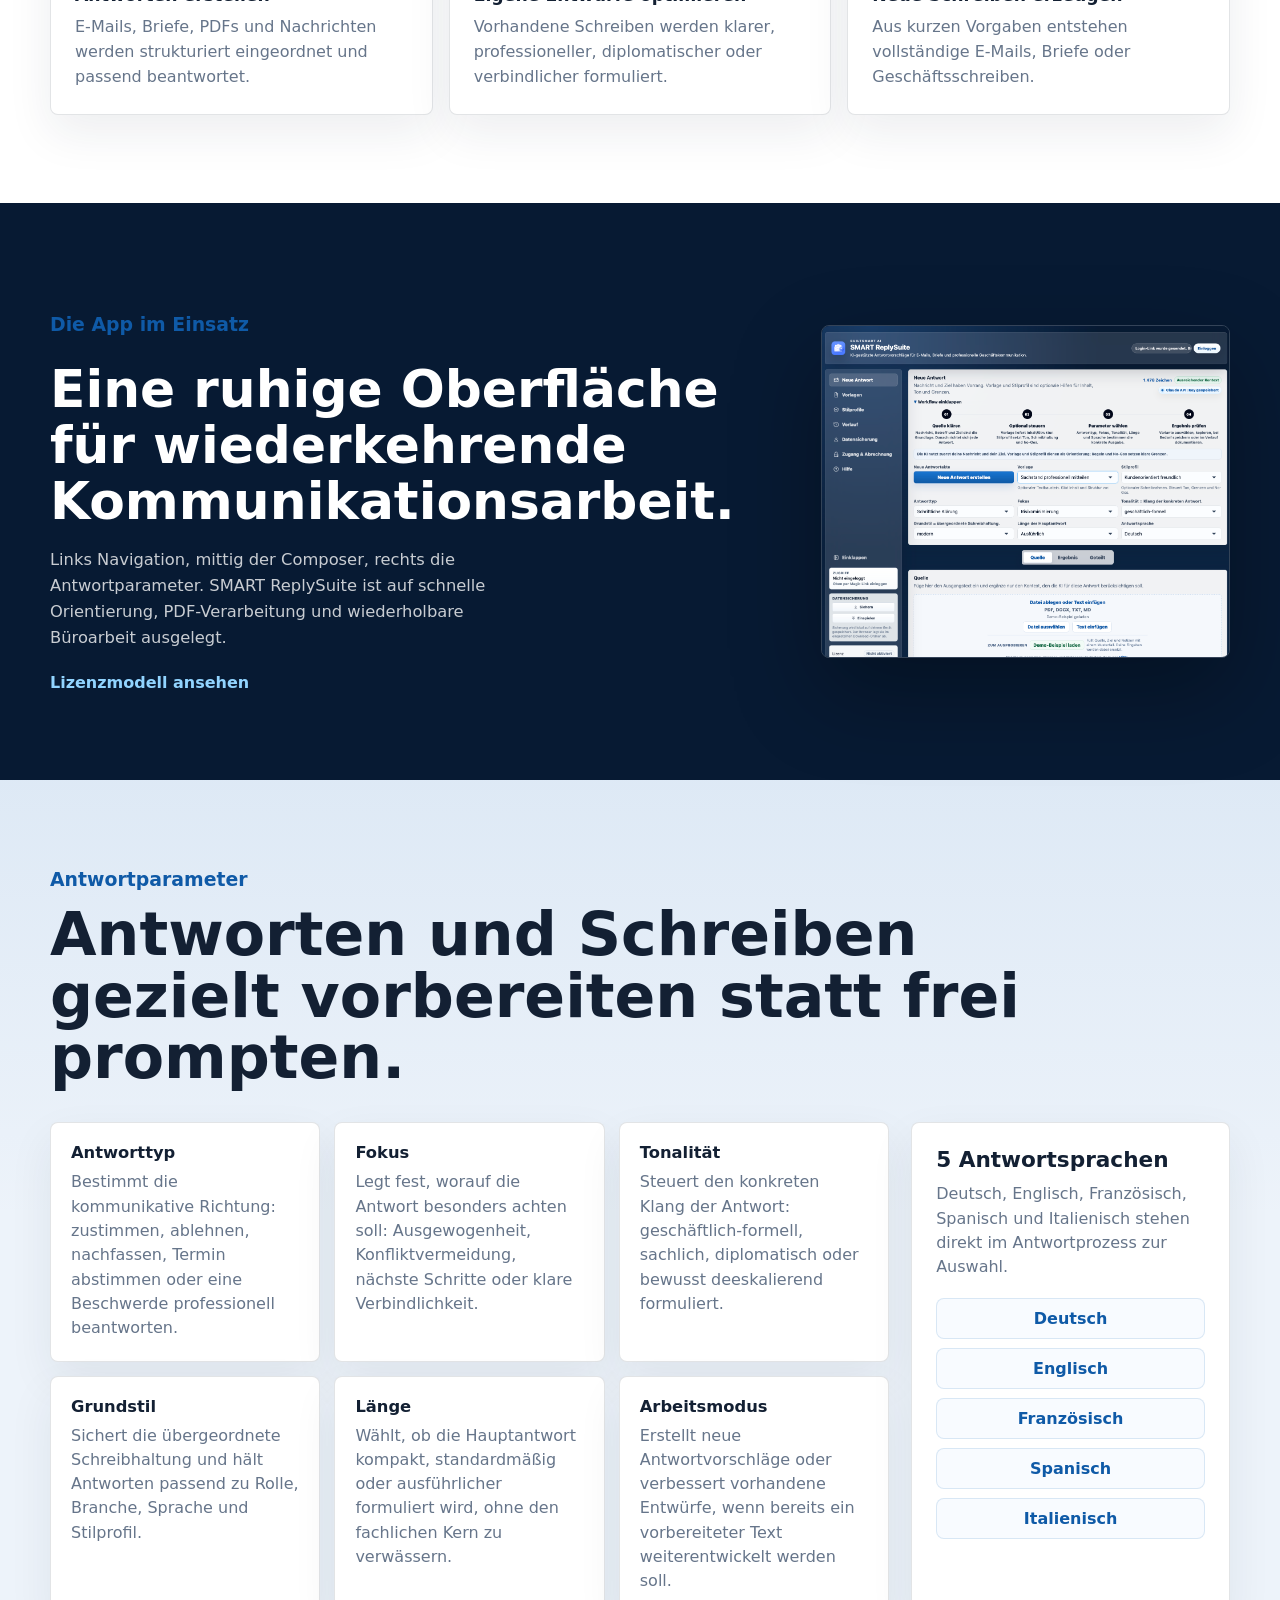
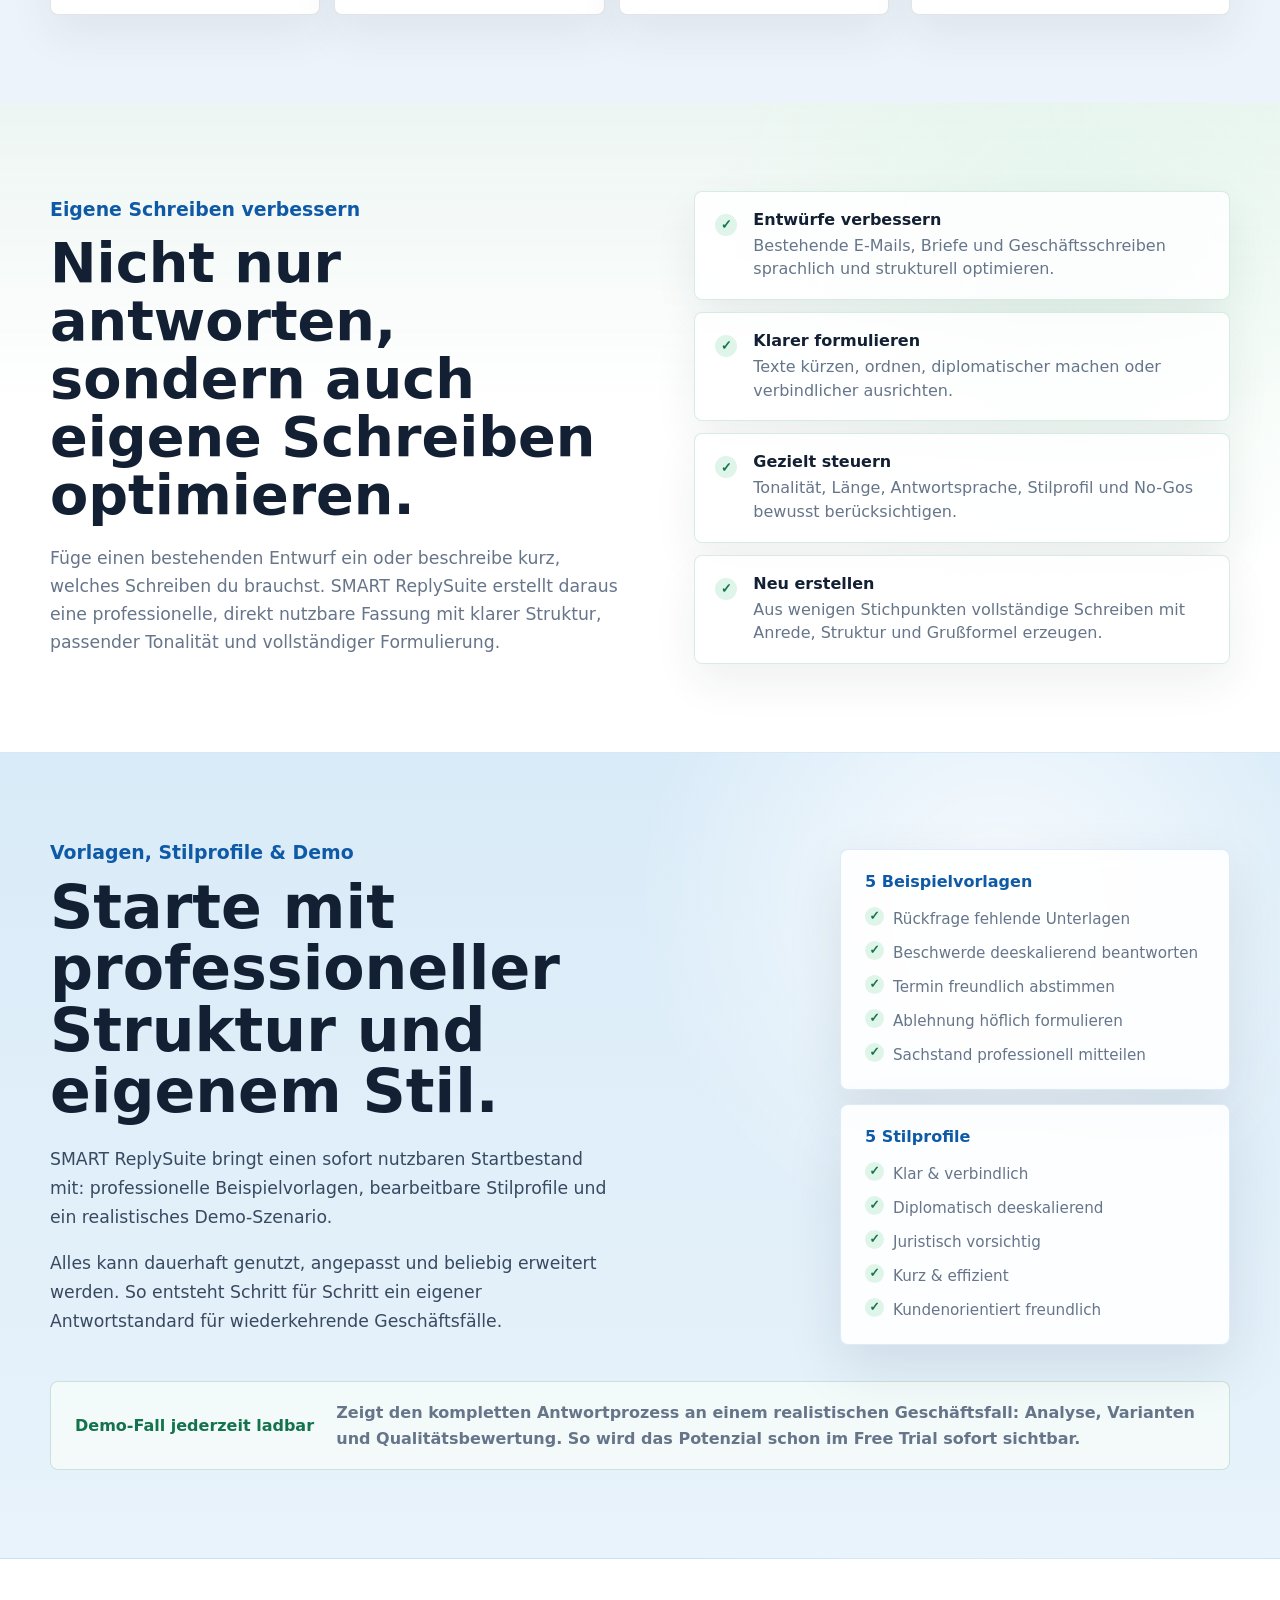
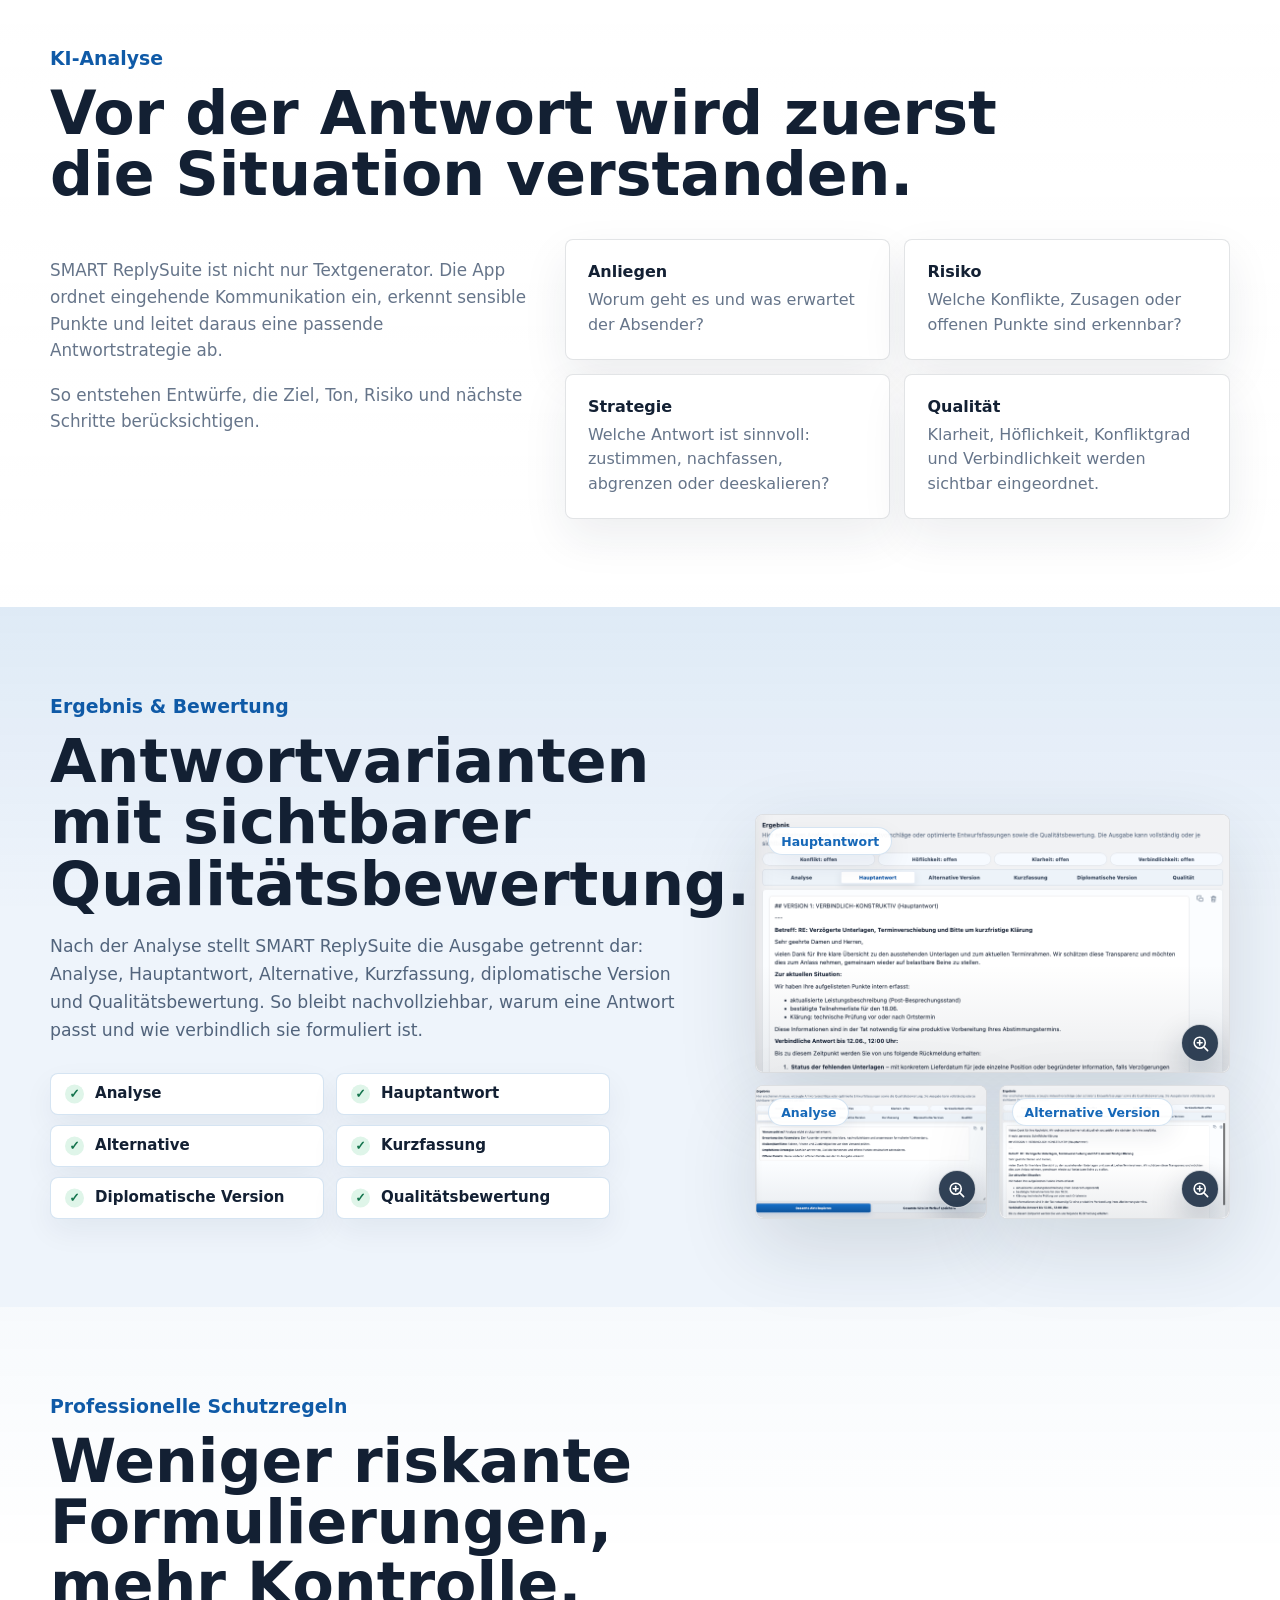
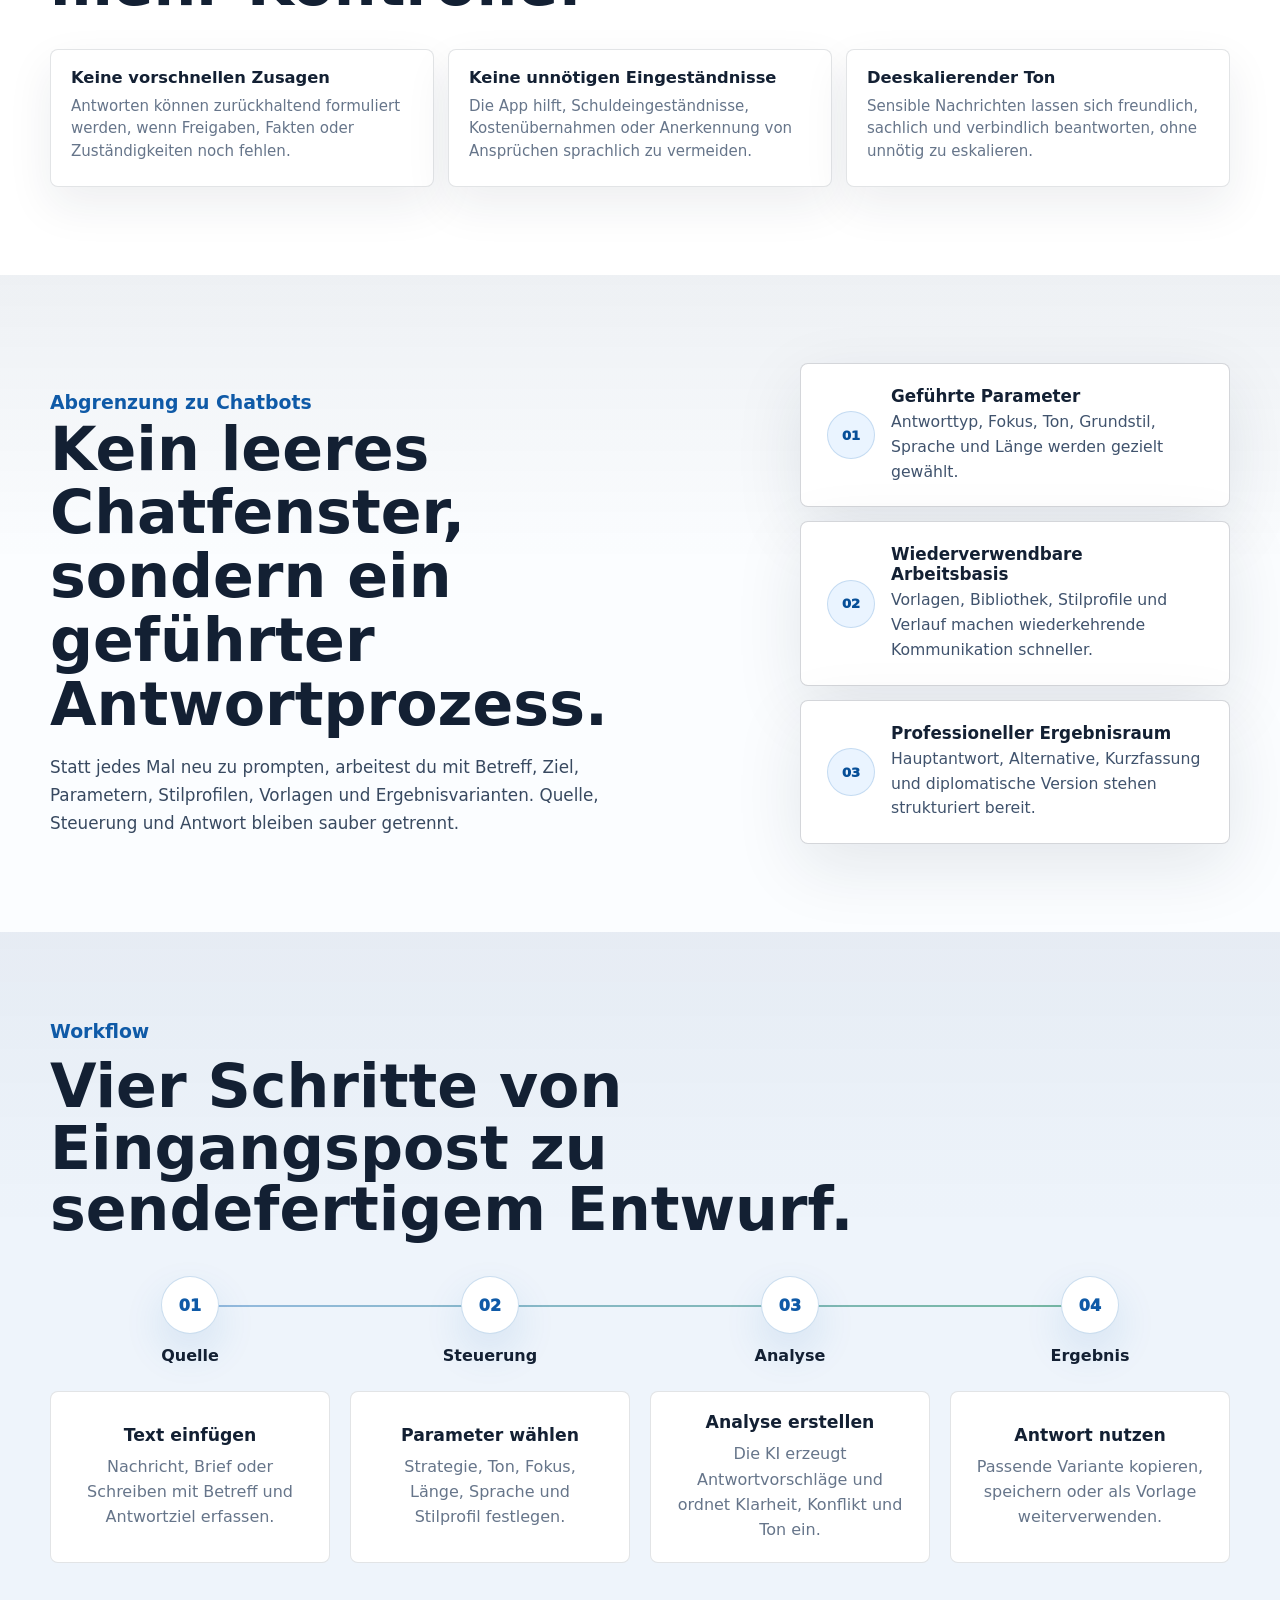
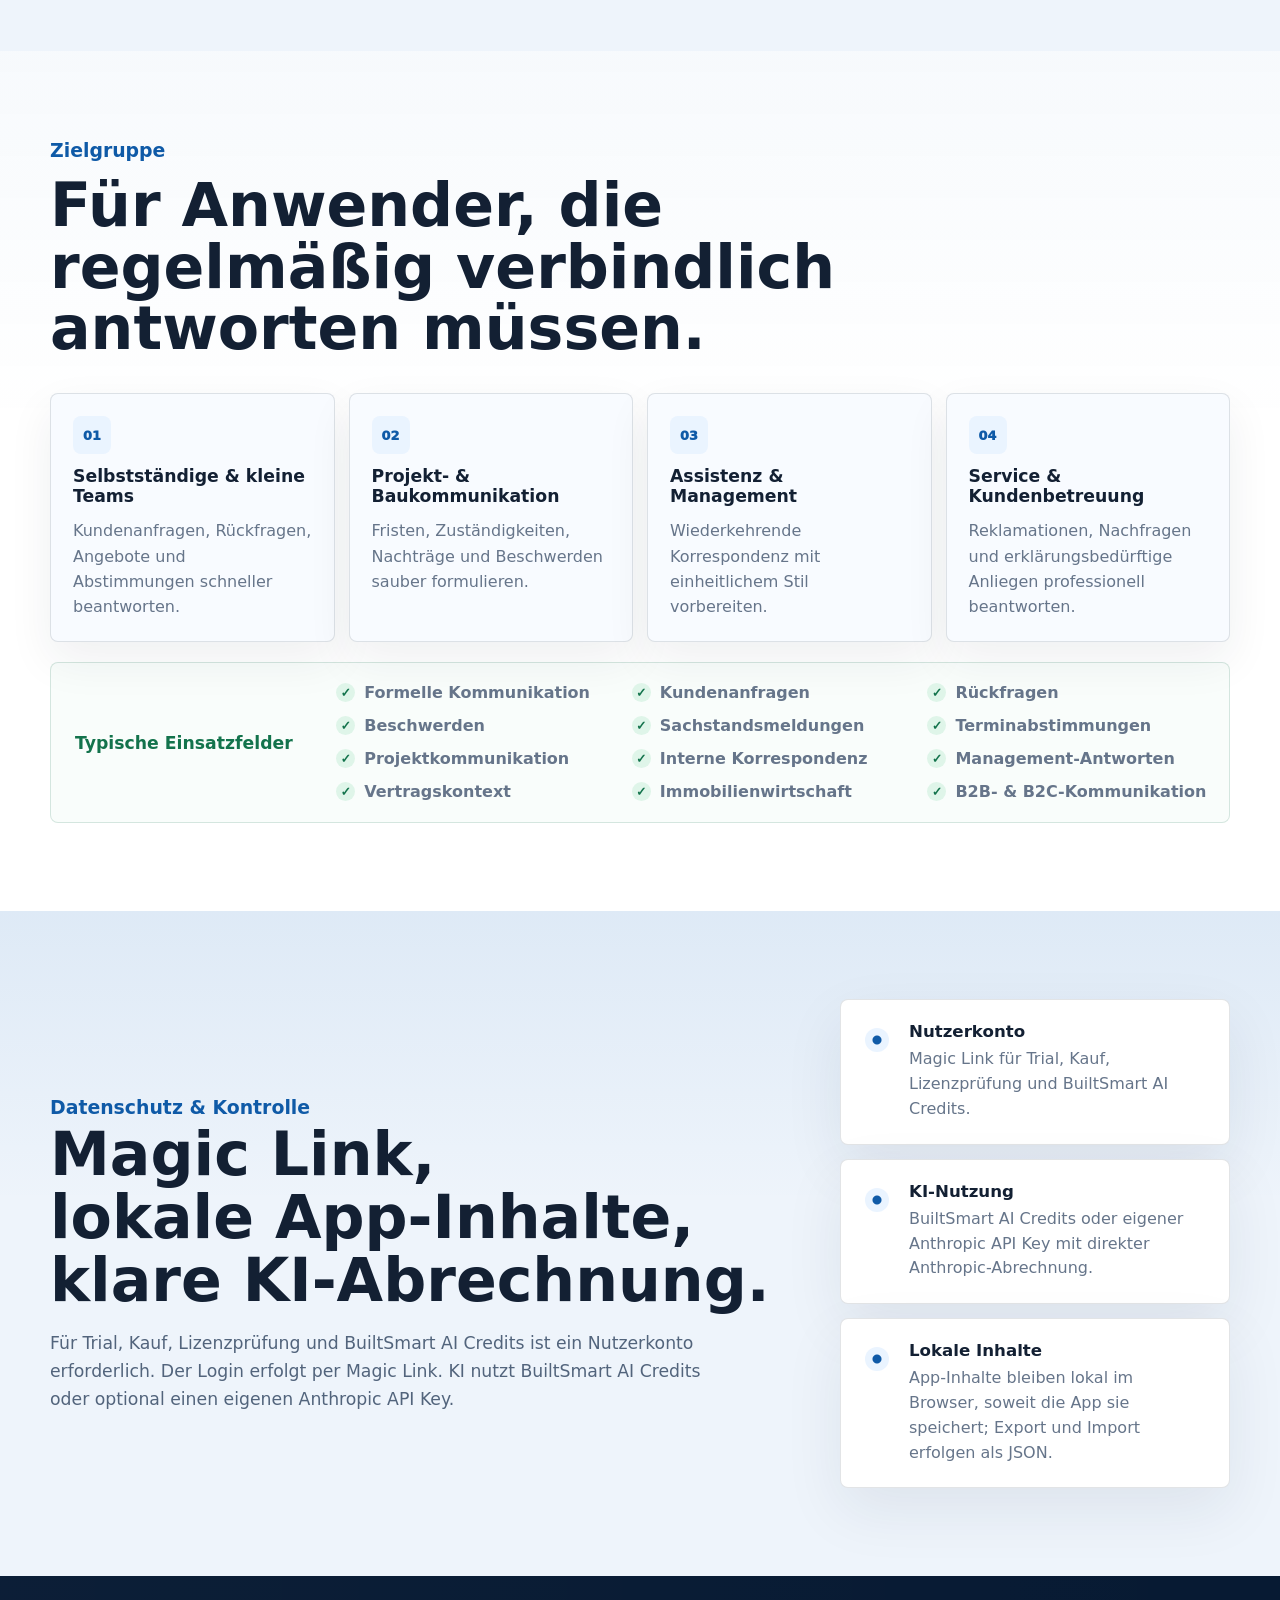
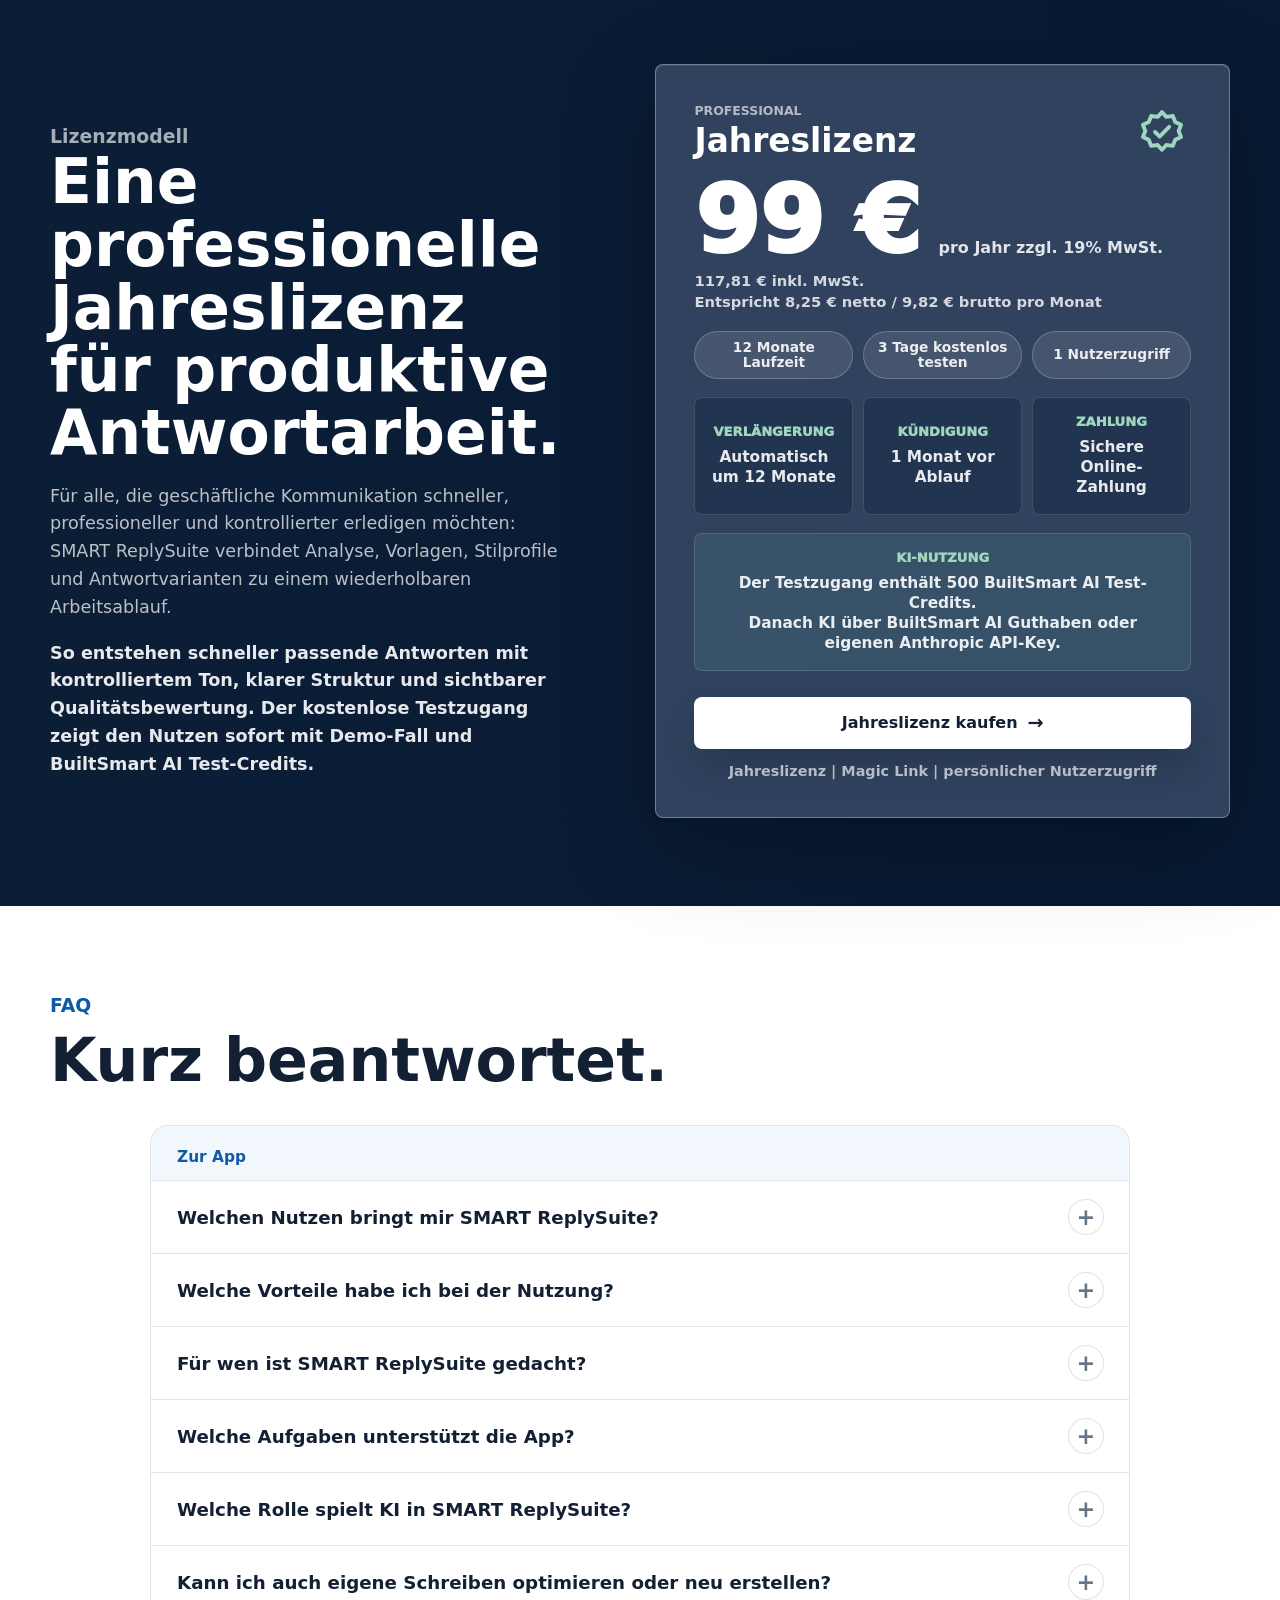
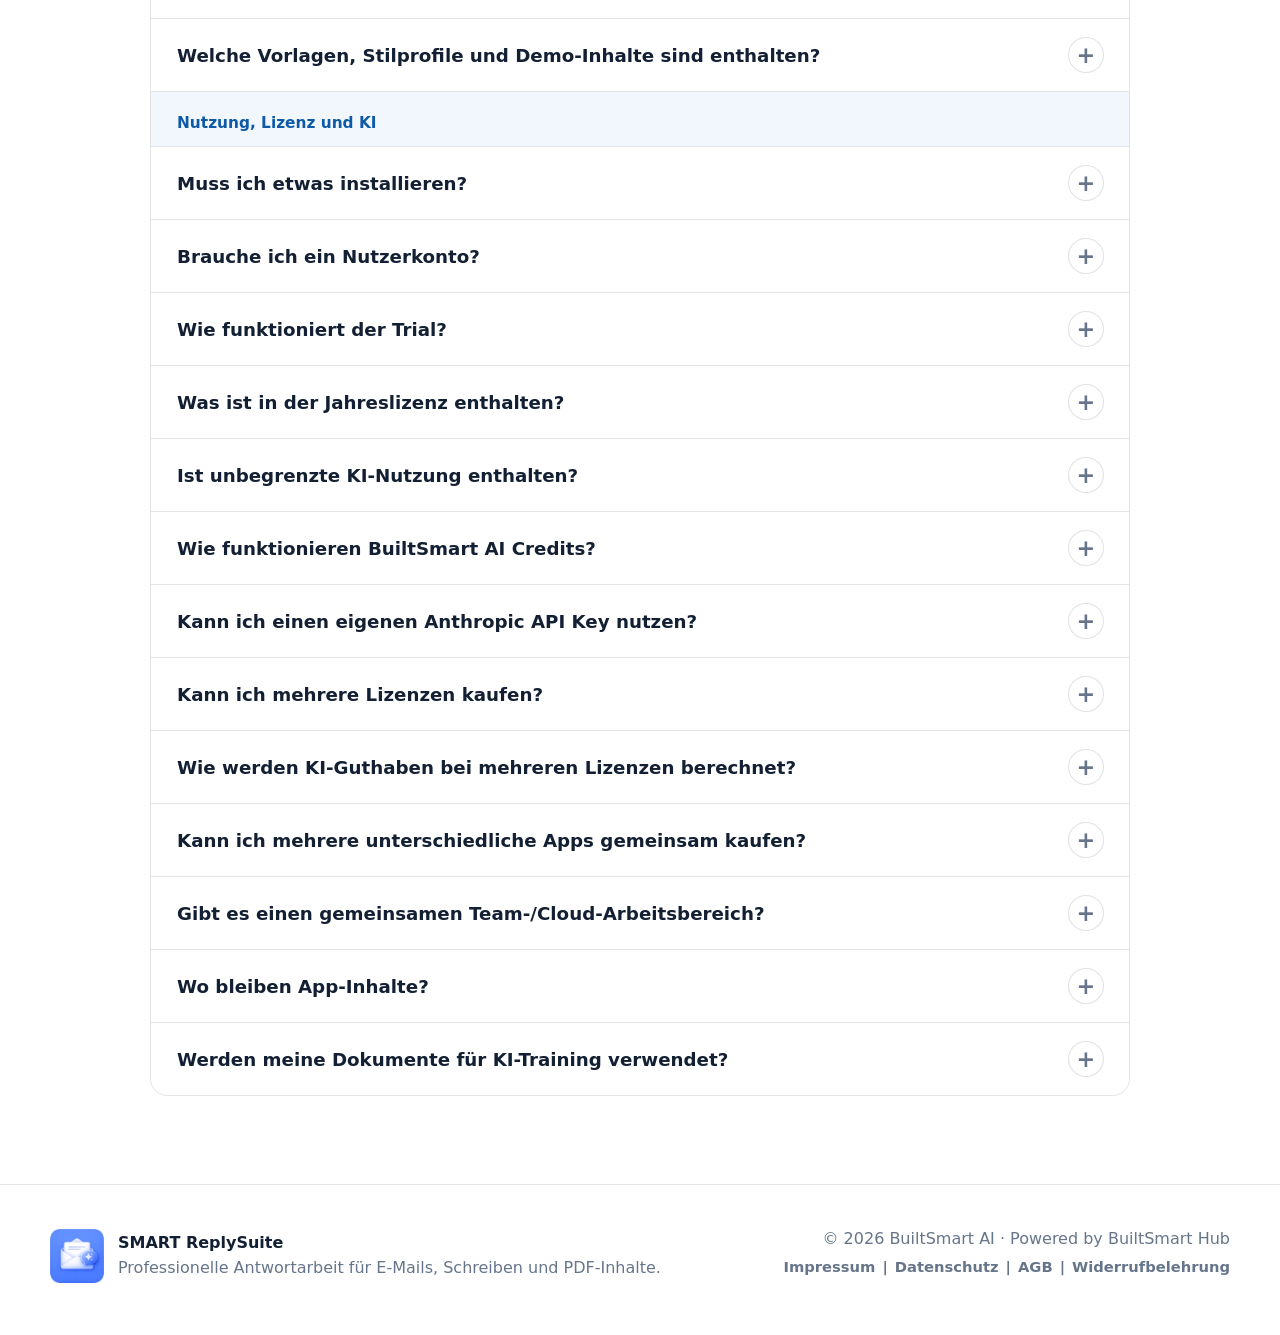
==== commit 250fbb2b: "Add writing optimization feature to landing page" ====
--- a/index.html
+++ b/index.html
@@ -4,7 +4,7 @@
   <meta charset="UTF-8">
   <meta name="viewport" content="width=device-width, initial-scale=1.0">
   <title>SMART ReplySuite | KI-Antworten für E-Mails, Briefe und PDFs</title>
-  <meta name="description" content="SMART ReplySuite ist eine browserbasierte App für professionelle KI-Antworten auf E-Mails, Briefe, PDFs und Geschäftskorrespondenz mit BuiltSmart AI Credits oder eigenem Anthropic API Key.">
+  <meta name="description" content="SMART ReplySuite ist eine browserbasierte App für professionelle KI-Antworten, eigene Schreiben und optimierte Entwürfe für E-Mails, Briefe, PDFs und Geschäftskorrespondenz.">
   <link rel="canonical" href="https://bm1964-25.github.io/SMART-ReplySuite-Landingpage/">
   <meta name="robots" content="index, follow">
   <meta property="og:title" content="SMART ReplySuite | KI-Antworten für E-Mails, Briefe und PDFs">
@@ -34,7 +34,7 @@
           "name": "SMART ReplySuite",
           "applicationCategory": "BusinessApplication",
           "operatingSystem": "Windows, macOS, moderne Browser",
-          "description": "SMART ReplySuite ist eine browserbasierte BuiltSmart App für professionelle KI-Antworten auf E-Mails, Briefe, PDFs und Geschäftskorrespondenz. Die App unterstützt Antwortparameter, Stilprofile, Vorlagen, PDF-/OCR-Verarbeitung, KI-Analyse, Antwortvarianten und Qualitätsbewertung.",
+            "description": "SMART ReplySuite ist eine browserbasierte BuiltSmart App für professionelle KI-Antworten und eigene Schreiben für E-Mails, Briefe, PDFs und Geschäftskorrespondenz. Die App unterstützt Antwortparameter, Stilprofile, Vorlagen, PDF-/OCR-Verarbeitung, KI-Analyse, Antwortvarianten, Textoptimierung und Qualitätsbewertung.",
           "audience": {
             "@type": "Audience",
             "audienceType": "Selbstständige, kleine Teams, Projektkommunikation, Assistenz, Management, Service und Kundenbetreuung"
@@ -43,6 +43,7 @@
             "KI-Analyse eingehender Nachrichten und Schreiben",
             "Antwortparameter für Antworttyp, Fokus, Ton, Sprache, Länge und Stilprofil",
             "Hauptantwort, Alternative, Kurzfassung und diplomatische Version",
+            "Optimierung eigener Entwürfe und Erstellung neuer Schreiben aus kurzen Vorgaben",
             "Qualitätsbewertung für Konflikt, Höflichkeit, Klarheit und Verbindlichkeit",
             "PDF-Verarbeitung und OCR-Unterstützung für gescannte Seiten",
             "Vorlagen, Bibliothek, Verlauf, Export und Import lokaler Arbeitsdaten als JSON",
@@ -94,7 +95,7 @@
               "name": "Welchen Nutzen bringt mir SMART ReplySuite?",
               "acceptedAnswer": {
                 "@type": "Answer",
-                "text": "SMART ReplySuite hilft, E-Mails, Briefe, PDFs und wiederkehrende Korrespondenz schneller, strukturierter und kontrollierter zu beantworten. Die App verbindet Analyse, Antwortparameter, Stilprofile, Vorlagen und mehrere Antwortvarianten."
+                "text": "SMART ReplySuite hilft, E-Mails, Briefe, PDFs und wiederkehrende Korrespondenz schneller, strukturierter und kontrollierter zu beantworten. Zusätzlich können eigene Entwürfe verbessert oder neue Schreiben aus kurzen Vorgaben erstellt werden. Die App verbindet Analyse, Antwortparameter, Stilprofile, Vorlagen und mehrere Antwortvarianten."
               }
             },
             {
@@ -118,7 +119,7 @@
               "name": "Welche Aufgaben unterstützt die App?",
               "acceptedAnswer": {
                 "@type": "Answer",
-                "text": "SMART ReplySuite unterstützt beim Einordnen eingehender Nachrichten, beim Auslesen von PDF-Inhalten, beim Festlegen von Antwortparametern, beim Erstellen von KI-Analysen und beim Formulieren mehrerer Antwortvarianten."
+                "text": "SMART ReplySuite unterstützt beim Einordnen eingehender Nachrichten, beim Auslesen von PDF-Inhalten, beim Festlegen von Antwortparametern, beim Erstellen von KI-Analysen, beim Formulieren mehrerer Antwortvarianten und beim Optimieren eigener Schreiben."
               }
             },
             {
@@ -127,6 +128,14 @@
               "acceptedAnswer": {
                 "@type": "Answer",
                 "text": "KI ist Bestandteil der App-Funktion. Der Testzugang enthält 500 BuiltSmart AI Test-Credits. Danach laufen KI-Anfragen über BuiltSmart AI Guthaben oder optional über einen eigenen Anthropic API-Key."
+              }
+            },
+            {
+              "@type": "Question",
+              "name": "Kann ich auch eigene Schreiben optimieren oder neu erstellen?",
+              "acceptedAnswer": {
+                "@type": "Answer",
+                "text": "Ja. Du kannst bestehende Entwürfe einfügen, kurze Vorgaben beschreiben oder ein neues Schreiben vorbereiten lassen. SMART ReplySuite hilft, Texte klarer, professioneller, diplomatischer oder verbindlicher zu formulieren."
               }
             },
             {
@@ -300,14 +309,14 @@
         <p class="eyebrow">Professionell formulieren. Klare Kommunikation. Mehr Wirkung.</p>
         <p class="hero-pill">Strukturierte KI-Antworten für E-Mails, Briefe, PDFs und Fachkorrespondenz</p>
         <h1 id="hero-title">SMART ReplySuite</h1>
-        <p class="hero-copy">Professionelle Antworten schneller erstellen, präzise steuern und stilistisch passend formulieren. SMART ReplySuite arbeitet nach Antworttyp, Fokus, Tonalität, Länge und Stilprofil.<br>Die Ausgabe ist in 5 Antwortsprachen möglich.<br>KI-Anfragen laufen über BuiltSmart AI Credits oder optional über einen eigenen Anthropic API Key.</p>
+        <p class="hero-copy">Professionelle Antworten und eigene Schreiben schneller erstellen, präzise steuern und stilistisch passend formulieren. SMART ReplySuite arbeitet nach Antworttyp, Fokus, Tonalität, Länge und Stilprofil. <br>Die Ausgabe ist in 5 Antwortsprachen möglich. <br>KI-Anfragen laufen über BuiltSmart AI Credits oder optional über einen eigenen Anthropic API Key.</p>
         <div class="hero-actions" aria-label="Hauptaktionen">
           <a class="primary-button" href="https://bm1964-25.github.io/Landing-Tafel-Kontakt/?app=SMART%20ReplySuite&return=https%3A%2F%2Fbm1964-25.github.io%2FSMART-ReplySuite-Landingpage%2F">Jahreslizenz kaufen</a>
           <a class="secondary-button" href="https://bm1964-25.github.io/Landing-Tafel-Kontakt/?app=SMART%20ReplySuite&return=https%3A%2F%2Fbm1964-25.github.io%2FSMART-ReplySuite-Landingpage%2F">3 Tage kostenlos testen</a>
         </div>
         <dl class="hero-metrics" aria-label="Produktvorteile">
           <div><dt>Antworten erstellen</dt><dd>E-Mails, Briefe, PDFs und Nachrichten strukturiert beantworten.</dd></div>
-          <div><dt>Präzise steuern</dt><dd>Antworttyp, Fokus, Ton, Sprache und Stilprofil wählen.</dd></div>
+          <div><dt>Texte optimieren</dt><dd>Eigene Entwürfe klarer, professioneller oder diplomatischer formulieren.</dd></div>
           <div><dt>Trial-Credits nutzen</dt><dd>500 BuiltSmart AI Test-Credits im 3-Tage-Testzugang.</dd></div>
         </dl>
       </div>
@@ -316,29 +325,29 @@
     <section class="section intro-section" id="benefits" aria-labelledby="benefits-title">
       <div class="section-heading">
         <p class="eyebrow dark">Nutzen</p>
-        <h2 id="benefits-title">Antworten vorbereiten,<br>Ton steuern,<br>sauber weiterarbeiten.</h2>
+        <h2 id="benefits-title">Antworten erstellen,<br>eigene Texte verbessern,<br>sauber weiterarbeiten.</h2>
       </div>
       <div class="intro-grid">
         <article>
           <span class="icon-wrap" aria-hidden="true">
             <svg viewBox="0 0 24 24"><path d="M4 6.5h16v11H4v-11Z"></path><path d="m4 7 8 6 8-6"></path></svg>
           </span>
-          <h3>Nachricht & Unterlagen einordnen</h3>
-          <p>Betreff, Nachricht, PDF-Inhalte, Ziel und eigene Hinweise werden in einem klaren Vorgang zusammengeführt.</p>
+          <h3>Antworten erstellen</h3>
+          <p>E-Mails, Briefe, PDFs und Nachrichten werden strukturiert eingeordnet und passend beantwortet.</p>
         </article>
         <article>
           <span class="icon-wrap amber" aria-hidden="true">
             <svg viewBox="0 0 24 24"><path d="M12 3 4 7v5c0 4.6 3.2 7.5 8 9 4.8-1.5 8-4.4 8-9V7l-8-4Z"></path><path d="M9 12h6"></path></svg>
           </span>
-          <h3>Antwort bewusst steuern</h3>
-          <p>Antworttyp, Fokus, Tonalität, Grundstil, Länge und Sprache werden vor der Erstellung festgelegt.</p>
+          <h3>Eigene Entwürfe optimieren</h3>
+          <p>Vorhandene Schreiben werden klarer, professioneller, diplomatischer oder verbindlicher formuliert.</p>
         </article>
         <article>
           <span class="icon-wrap green" aria-hidden="true">
             <svg viewBox="0 0 24 24"><path d="M5 12.5 9.5 17 19 7"></path></svg>
           </span>
-          <h3>Varianten nutzen</h3>
-          <p>Hauptantwort, Kurzfassung, Alternative und diplomatische Version stehen direkt zur Weiterverarbeitung bereit.</p>
+          <h3>Neue Schreiben erzeugen</h3>
+          <p>Aus kurzen Vorgaben entstehen vollständige E-Mails, Briefe oder Geschäftsschreiben.</p>
         </article>
       </div>
     </section>
@@ -358,7 +367,7 @@
     <section class="section parameter-section" id="parameters" aria-labelledby="parameters-title">
       <div class="section-heading">
         <p class="eyebrow dark">Antwortparameter</p>
-        <h2 id="parameters-title">Antworten gezielt vorbereiten statt frei prompten.</h2>
+        <h2 id="parameters-title">Antworten und Schreiben gezielt vorbereiten statt frei prompten.</h2>
       </div>
       <div class="parameter-layout">
         <div class="parameter-grid" aria-label="Antwortparameter">
@@ -380,6 +389,20 @@
             <span>Italienisch</span>
           </div>
         </aside>
+      </div>
+    </section>
+
+    <section class="section writing-section" id="writing" aria-labelledby="writing-title">
+      <div class="writing-copy">
+        <p class="eyebrow dark">Eigene Schreiben verbessern</p>
+        <h2 id="writing-title">Nicht nur antworten, sondern auch eigene Schreiben optimieren.</h2>
+        <p>Füge einen bestehenden Entwurf ein oder beschreibe kurz, welches Schreiben du brauchst. SMART ReplySuite erstellt daraus eine professionelle, direkt nutzbare Fassung mit klarer Struktur, passender Tonalität und vollständiger Formulierung.</p>
+      </div>
+      <div class="writing-list" aria-label="Möglichkeiten für eigene Schreiben">
+        <div><strong>Entwürfe verbessern</strong><span>Bestehende E-Mails, Briefe und Geschäftsschreiben sprachlich und strukturell optimieren.</span></div>
+        <div><strong>Klarer formulieren</strong><span>Texte kürzen, ordnen, diplomatischer machen oder verbindlicher ausrichten.</span></div>
+        <div><strong>Gezielt steuern</strong><span>Tonalität, Länge, Antwortsprache, Stilprofil und No-Gos bewusst berücksichtigen.</span></div>
+        <div><strong>Neu erstellen</strong><span>Aus wenigen Stichpunkten vollständige Schreiben mit Anrede, Struktur und Grußformel erzeugen.</span></div>
       </div>
     </section>
 
@@ -701,6 +724,10 @@
             <p>KI ist Bestandteil der App-Funktion. Der Testzugang enthält 500 BuiltSmart AI Test-Credits. Danach laufen KI-Anfragen über BuiltSmart AI Guthaben oder optional über einen eigenen Anthropic API-Key.</p>
           </details>
           <details>
+            <summary>Kann ich auch eigene Schreiben optimieren oder neu erstellen?</summary>
+            <p>Ja. Du kannst bestehende Entwürfe einfügen, kurze Vorgaben beschreiben oder ein neues Schreiben vorbereiten lassen. SMART ReplySuite hilft, Texte klarer, professioneller, diplomatischer oder verbindlicher zu formulieren.</p>
+          </details>
+          <details>
             <summary>Welche Vorlagen, Stilprofile und Demo-Inhalte sind enthalten?</summary>
             <p>SMART ReplySuite startet mit fünf professionellen Beispielvorlagen, fünf bearbeitbaren Stilprofilen und einem jederzeit ladbaren Demo-Fall. Vorlagen und Stilprofile können dauerhaft genutzt, angepasst und beliebig erweitert werden. Der Demo-Fall zeigt Analyse, Antwortvarianten und Qualitätsbewertung an einem realistischen Geschäftsfall.</p>
           </details>
--- a/landing-styles.css
+++ b/landing-styles.css
@@ -667,6 +667,88 @@
   color: var(--blue-dark);
   text-align: center;
   font-weight: 760;
+}
+
+.writing-section {
+  display: grid;
+  grid-template-columns: minmax(0, 0.78fr) minmax(360px, 0.72fr);
+  gap: clamp(34px, 5vw, 66px);
+  align-items: center;
+  background:
+    radial-gradient(circle at 84% 24%, rgba(223, 245, 233, 0.72), rgba(223, 245, 233, 0) 31%),
+    linear-gradient(180deg, rgba(23, 135, 90, 0.08), rgba(255, 255, 255, 0) 46%),
+    #ffffff;
+}
+
+.writing-copy {
+  max-width: 760px;
+}
+
+.writing-copy h2 {
+  max-width: 760px;
+  margin-bottom: 0;
+  color: var(--ink);
+  font-size: clamp(3rem, 4.35vw, 4.15rem);
+  line-height: 1.04;
+  letter-spacing: 0;
+}
+
+.writing-copy p:not(.eyebrow) {
+  max-width: 660px;
+  margin: 20px 0 0;
+  color: var(--muted);
+  font-size: 1.08rem;
+  line-height: 1.64;
+}
+
+.writing-list {
+  display: grid;
+  gap: 12px;
+}
+
+.writing-list div {
+  position: relative;
+  display: grid;
+  gap: 5px;
+  min-height: 88px;
+  align-content: center;
+  padding: 18px 20px 18px 58px;
+  border: 1px solid rgba(23, 135, 90, 0.16);
+  border-radius: var(--radius);
+  background: rgba(255, 255, 255, 0.86);
+  box-shadow: 0 18px 44px rgba(24, 39, 60, 0.07);
+}
+
+.writing-list div::before {
+  content: "✓";
+  position: absolute;
+  left: 20px;
+  top: 22px;
+  width: 22px;
+  height: 22px;
+  display: grid;
+  place-items: center;
+  border-radius: 50%;
+  background: #dff5e9;
+  color: #13734c;
+  font-size: 0.82rem;
+  line-height: 1;
+  font-weight: 920;
+}
+
+.writing-list strong,
+.writing-list span {
+  display: block;
+}
+
+.writing-list strong {
+  color: var(--ink);
+  font-size: 1rem;
+}
+
+.writing-list span {
+  color: var(--muted);
+  line-height: 1.48;
 }
 
 .starter-section {
@@ -1785,6 +1867,7 @@
   .analysis-grid,
   .parameter-layout,
   .parameter-grid,
+  .writing-section,
   .comparison-section,
   .comparison-list,
   .safeguard-grid,
@@ -1889,6 +1972,7 @@
 
   .section h2,
   .product-copy h2,
+  .writing-copy h2,
   .analysis-copy h2,
   .comparison-copy h2,
   .security-copy h2,
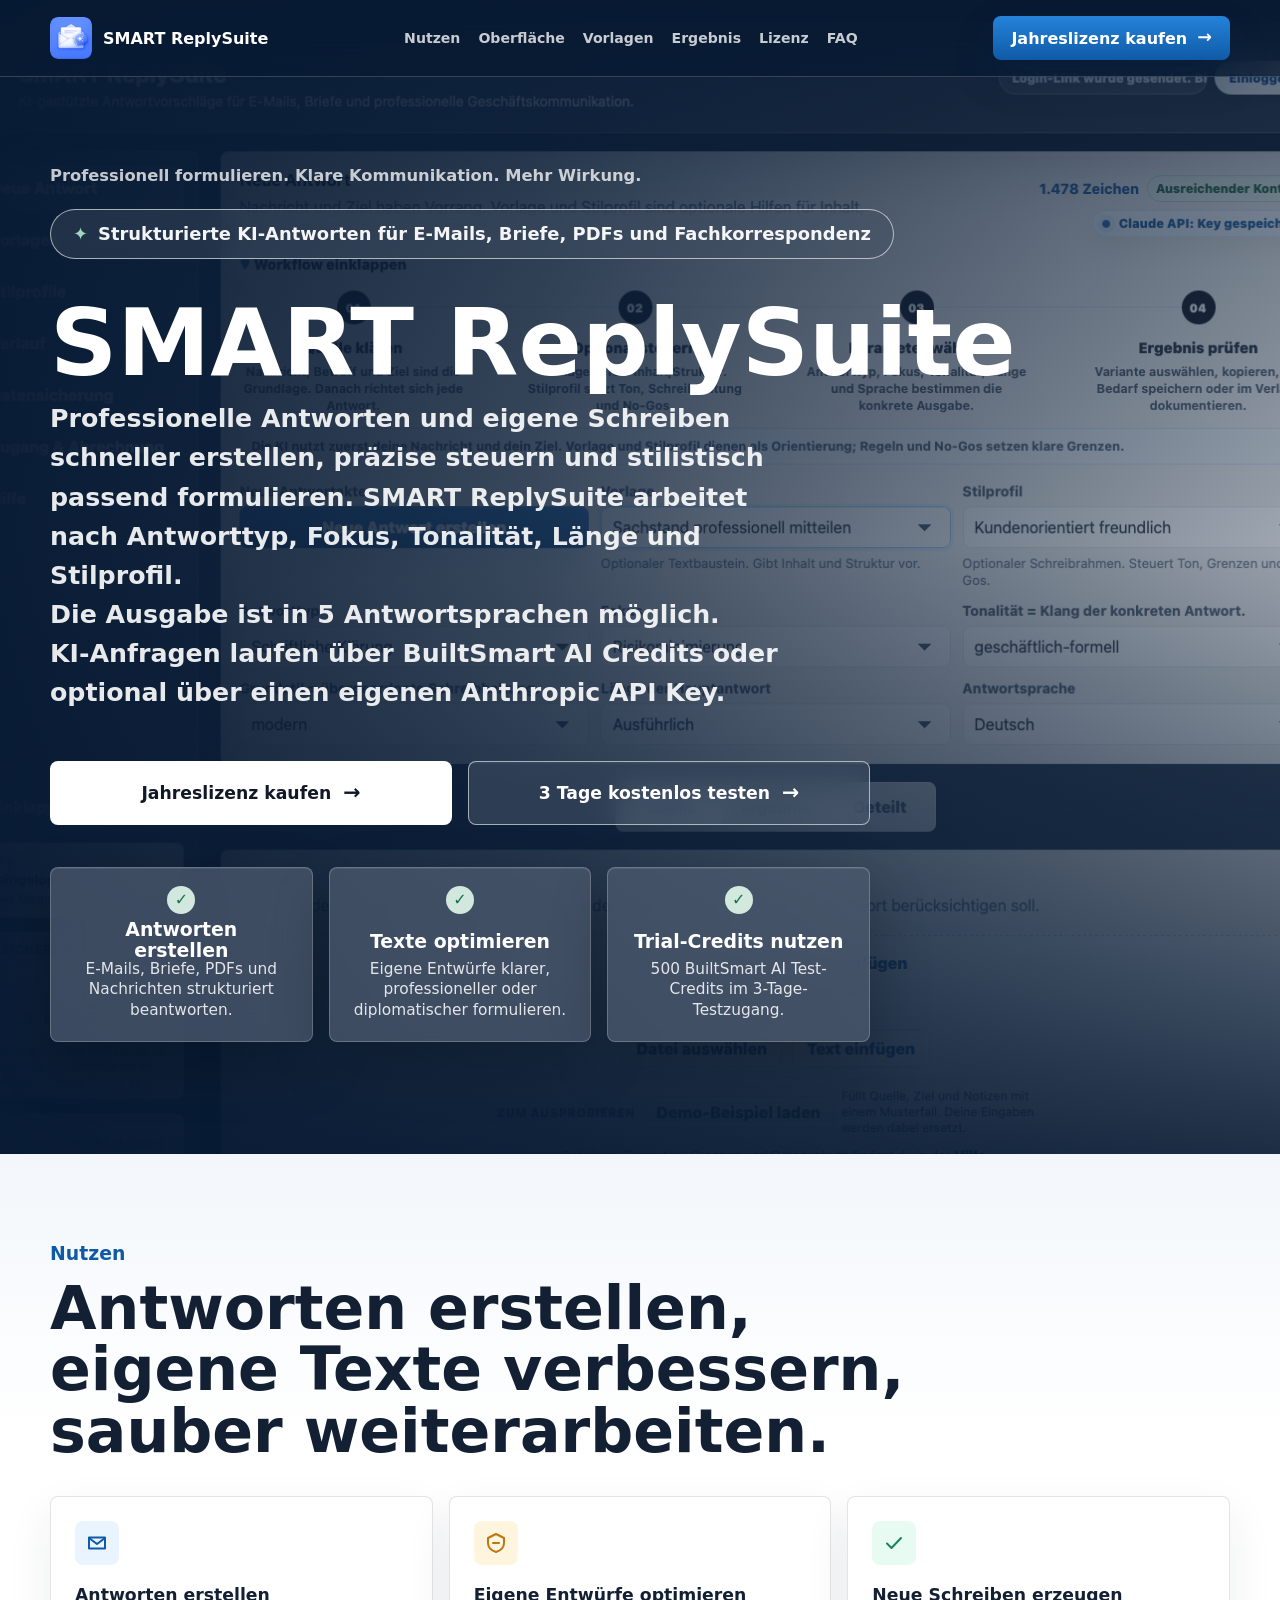
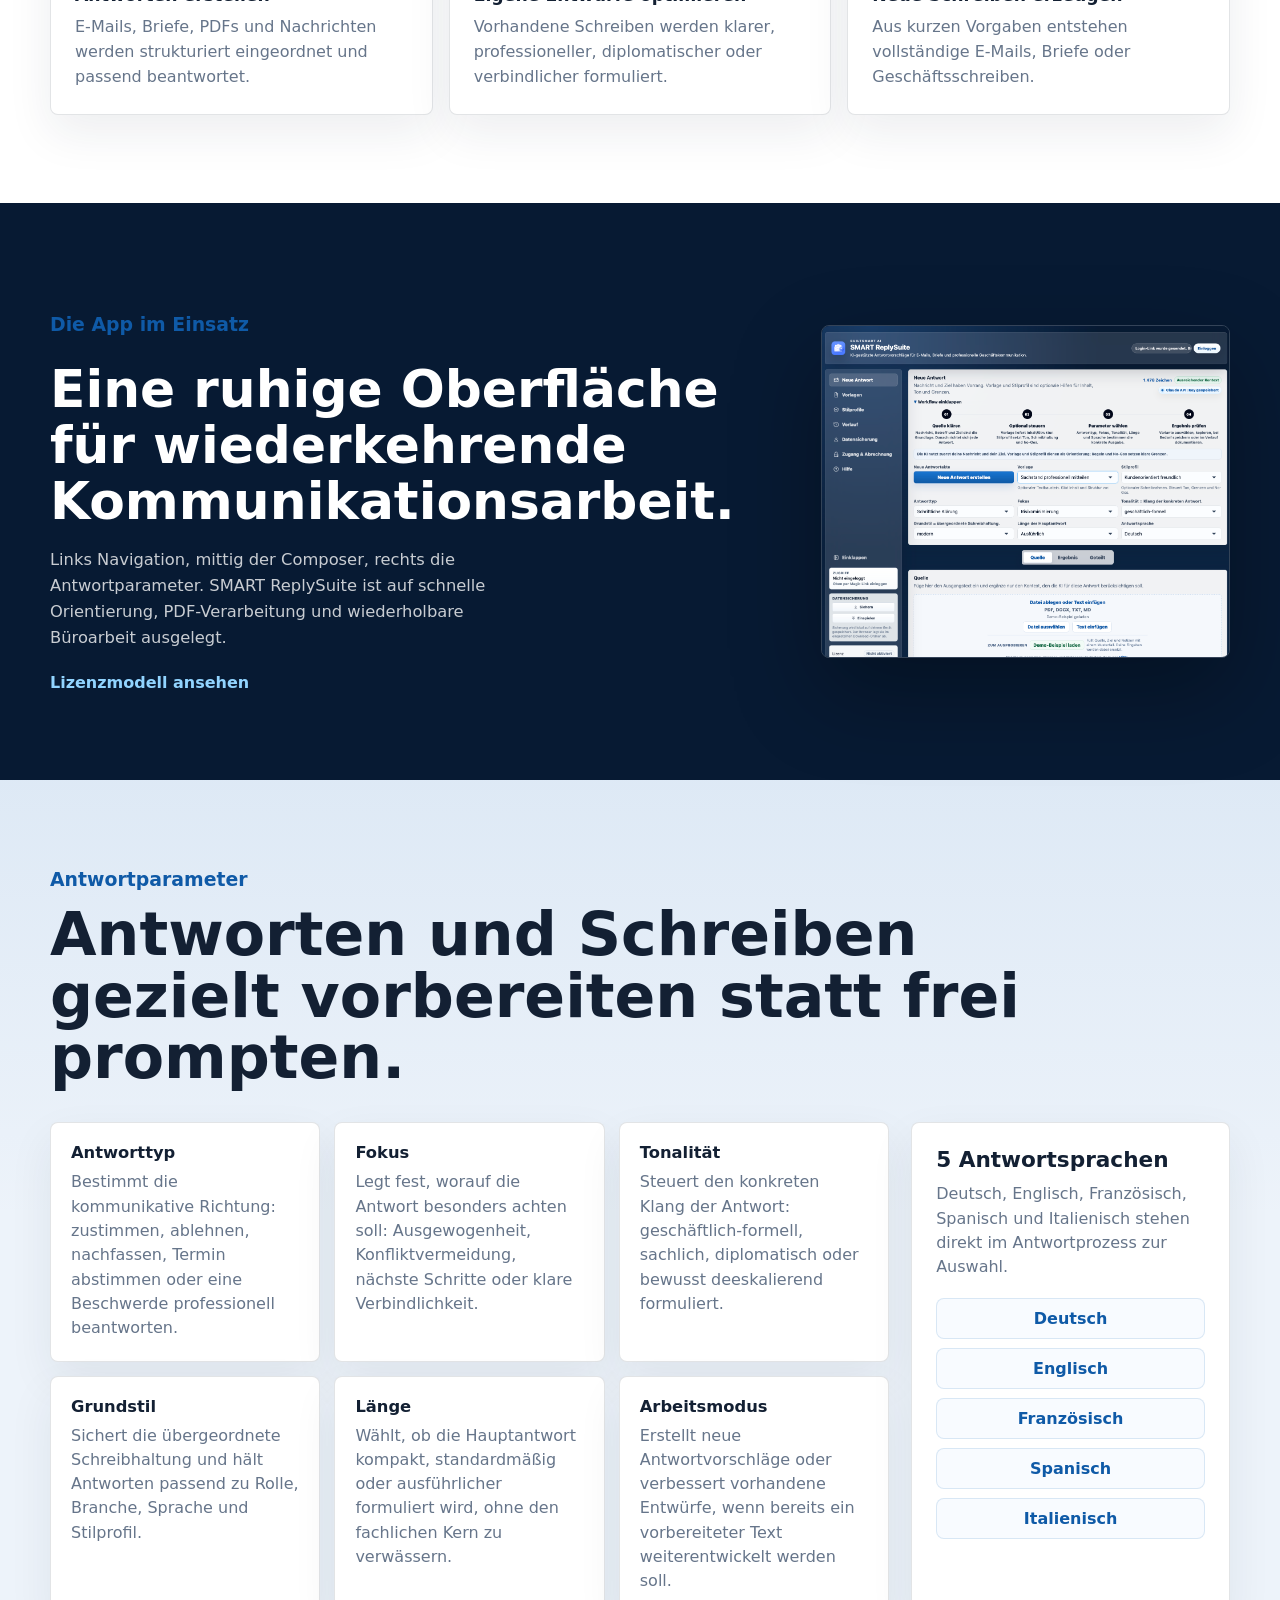
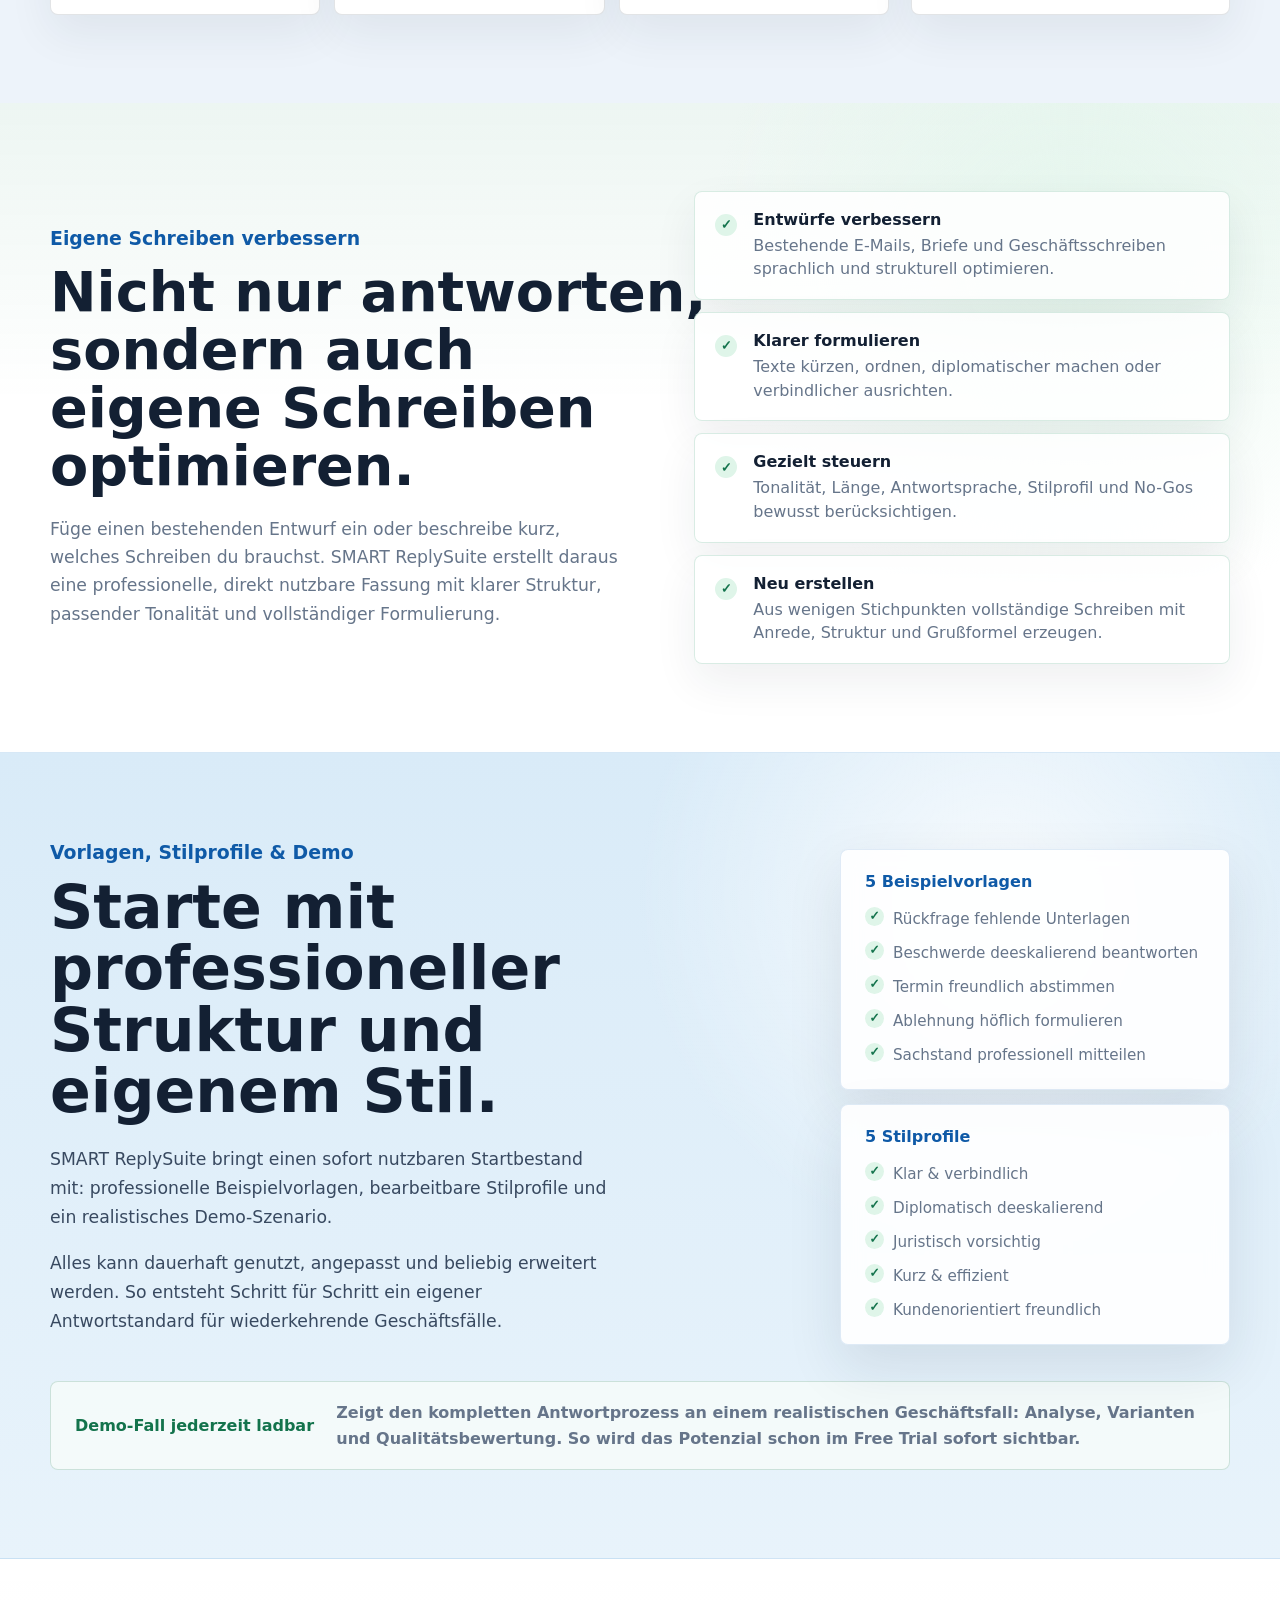
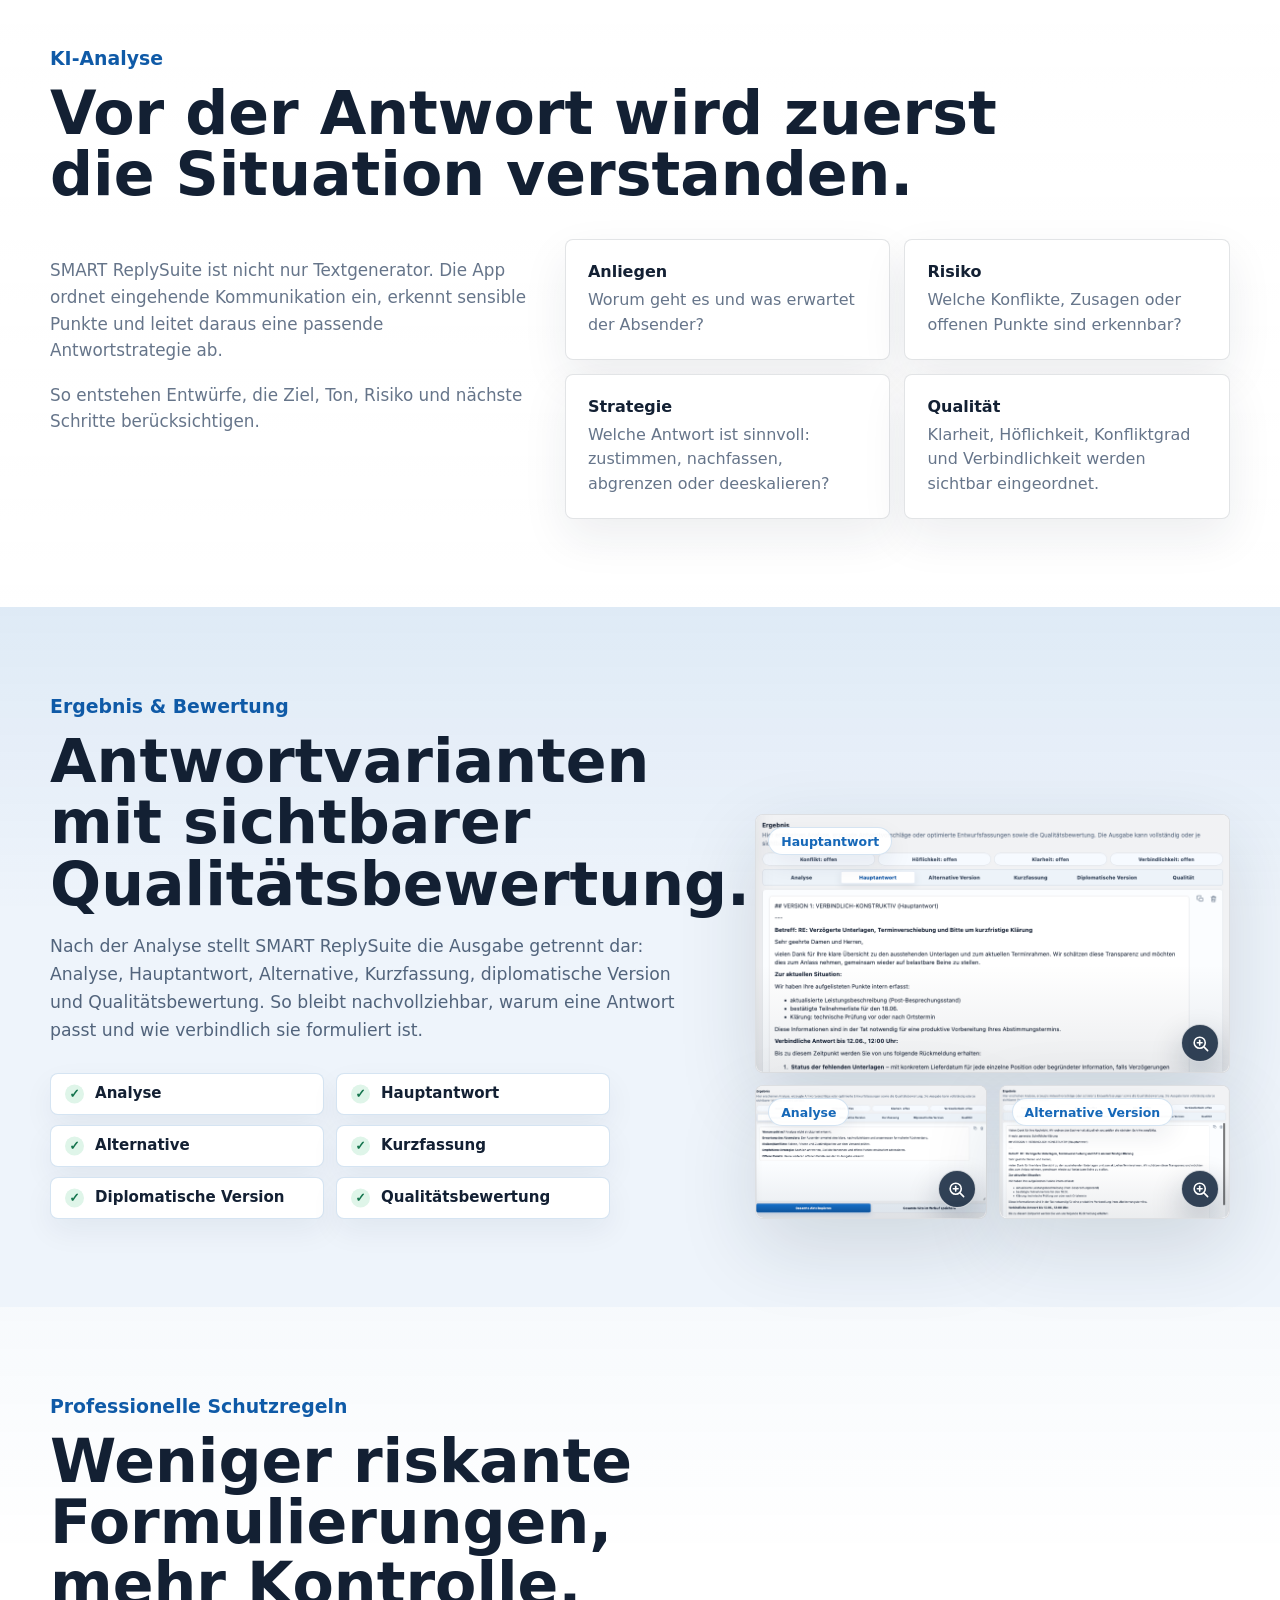
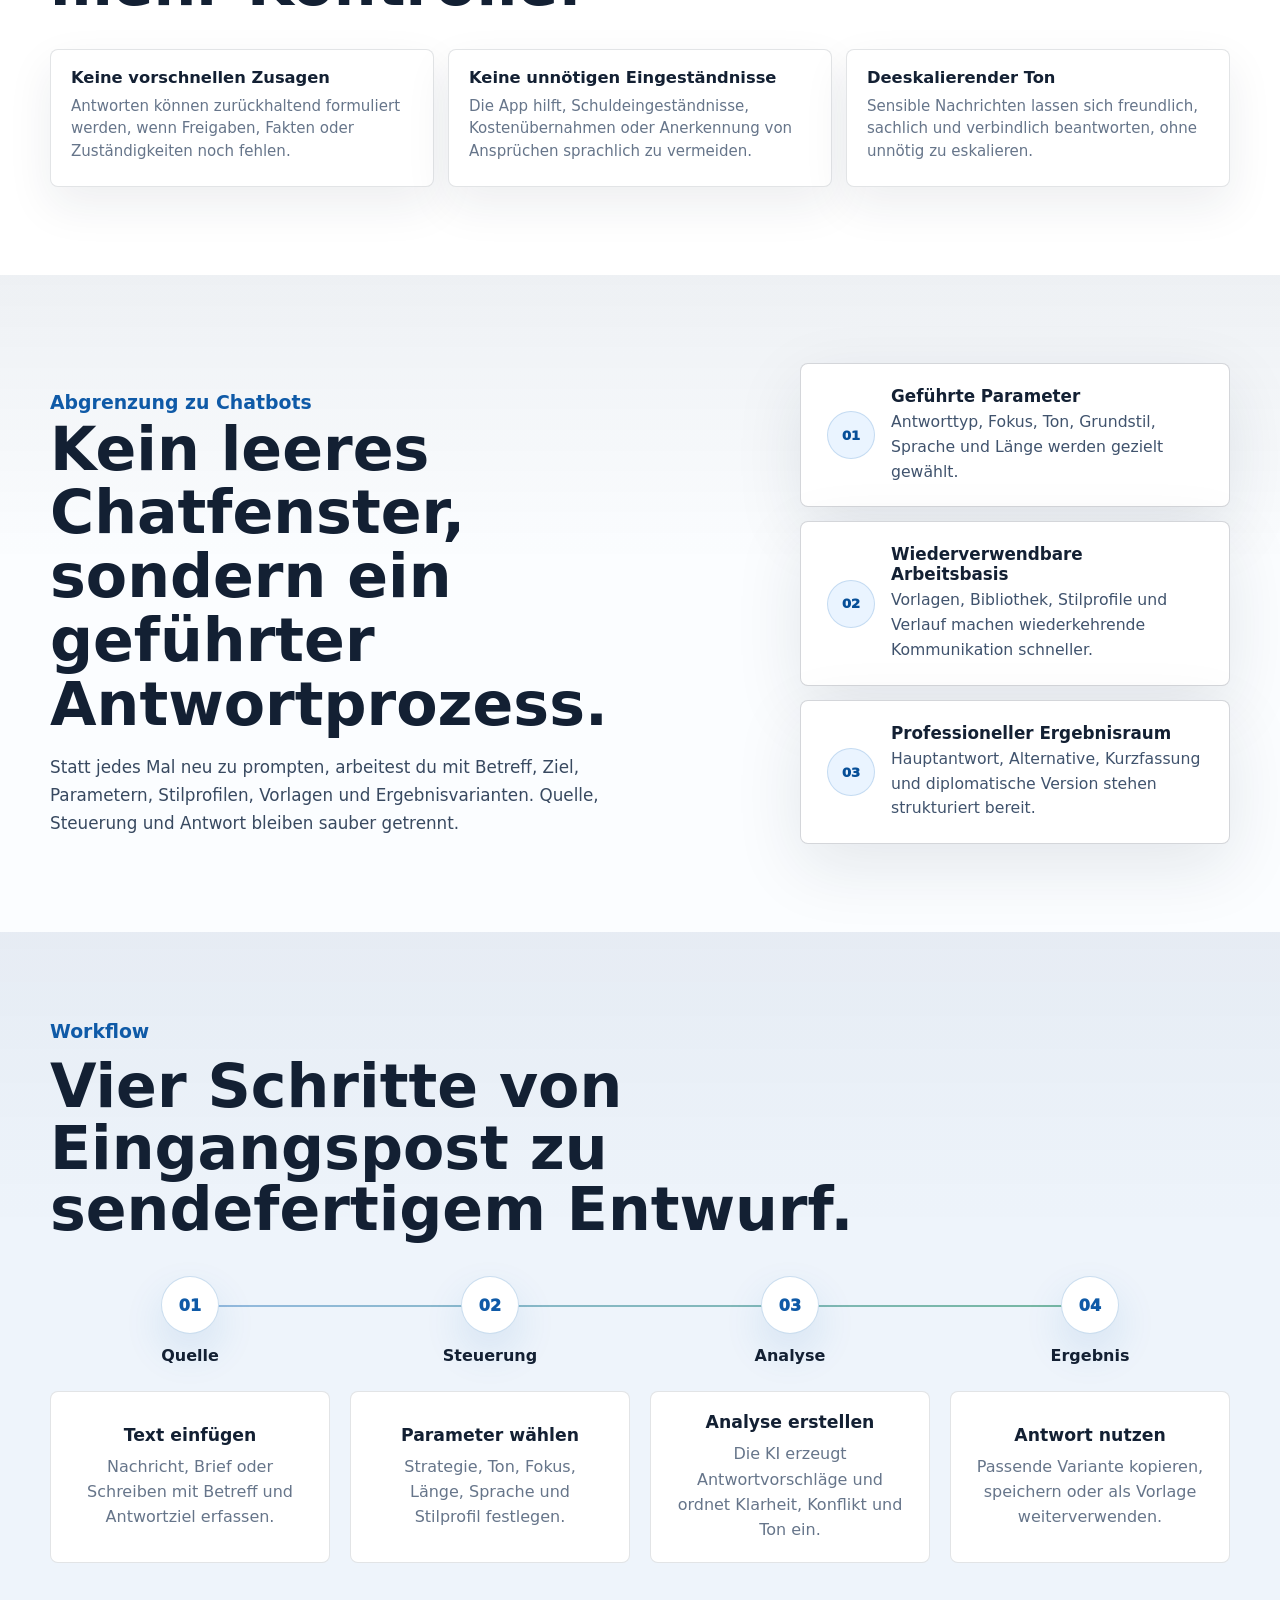
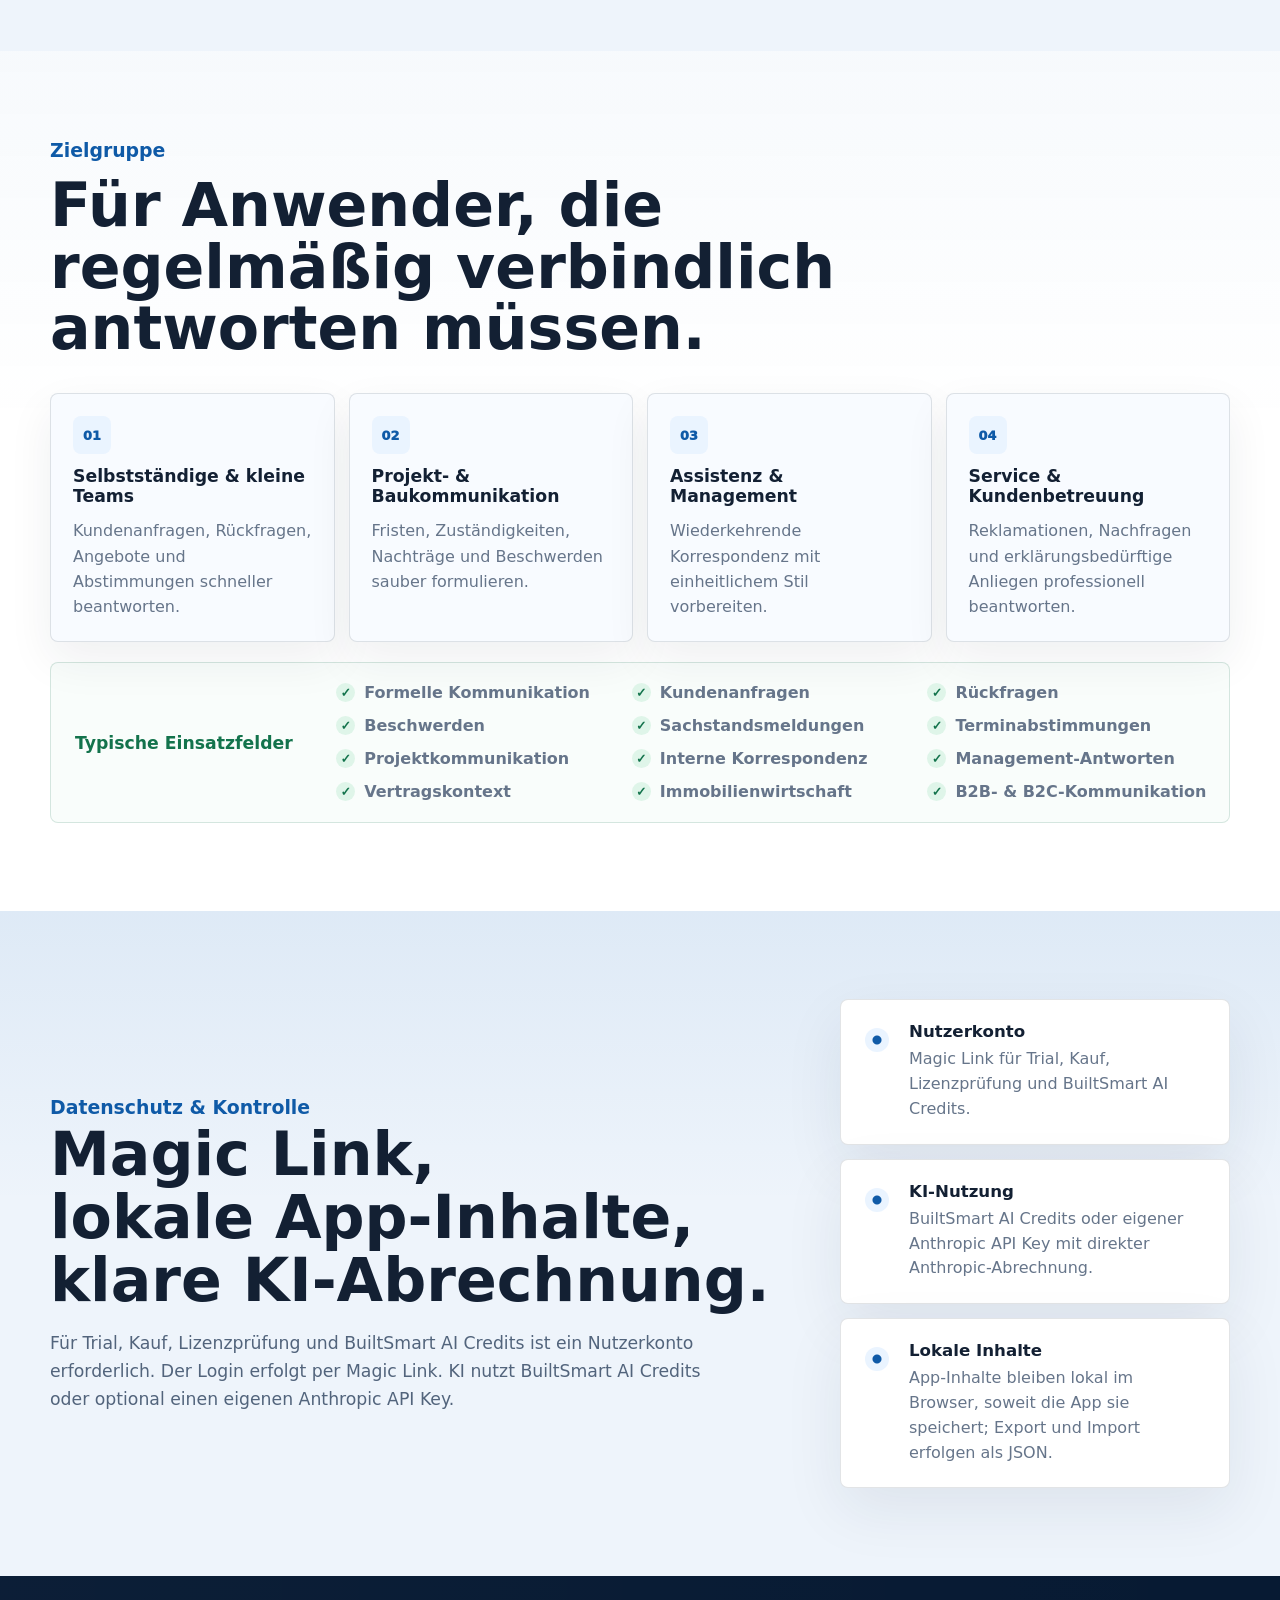
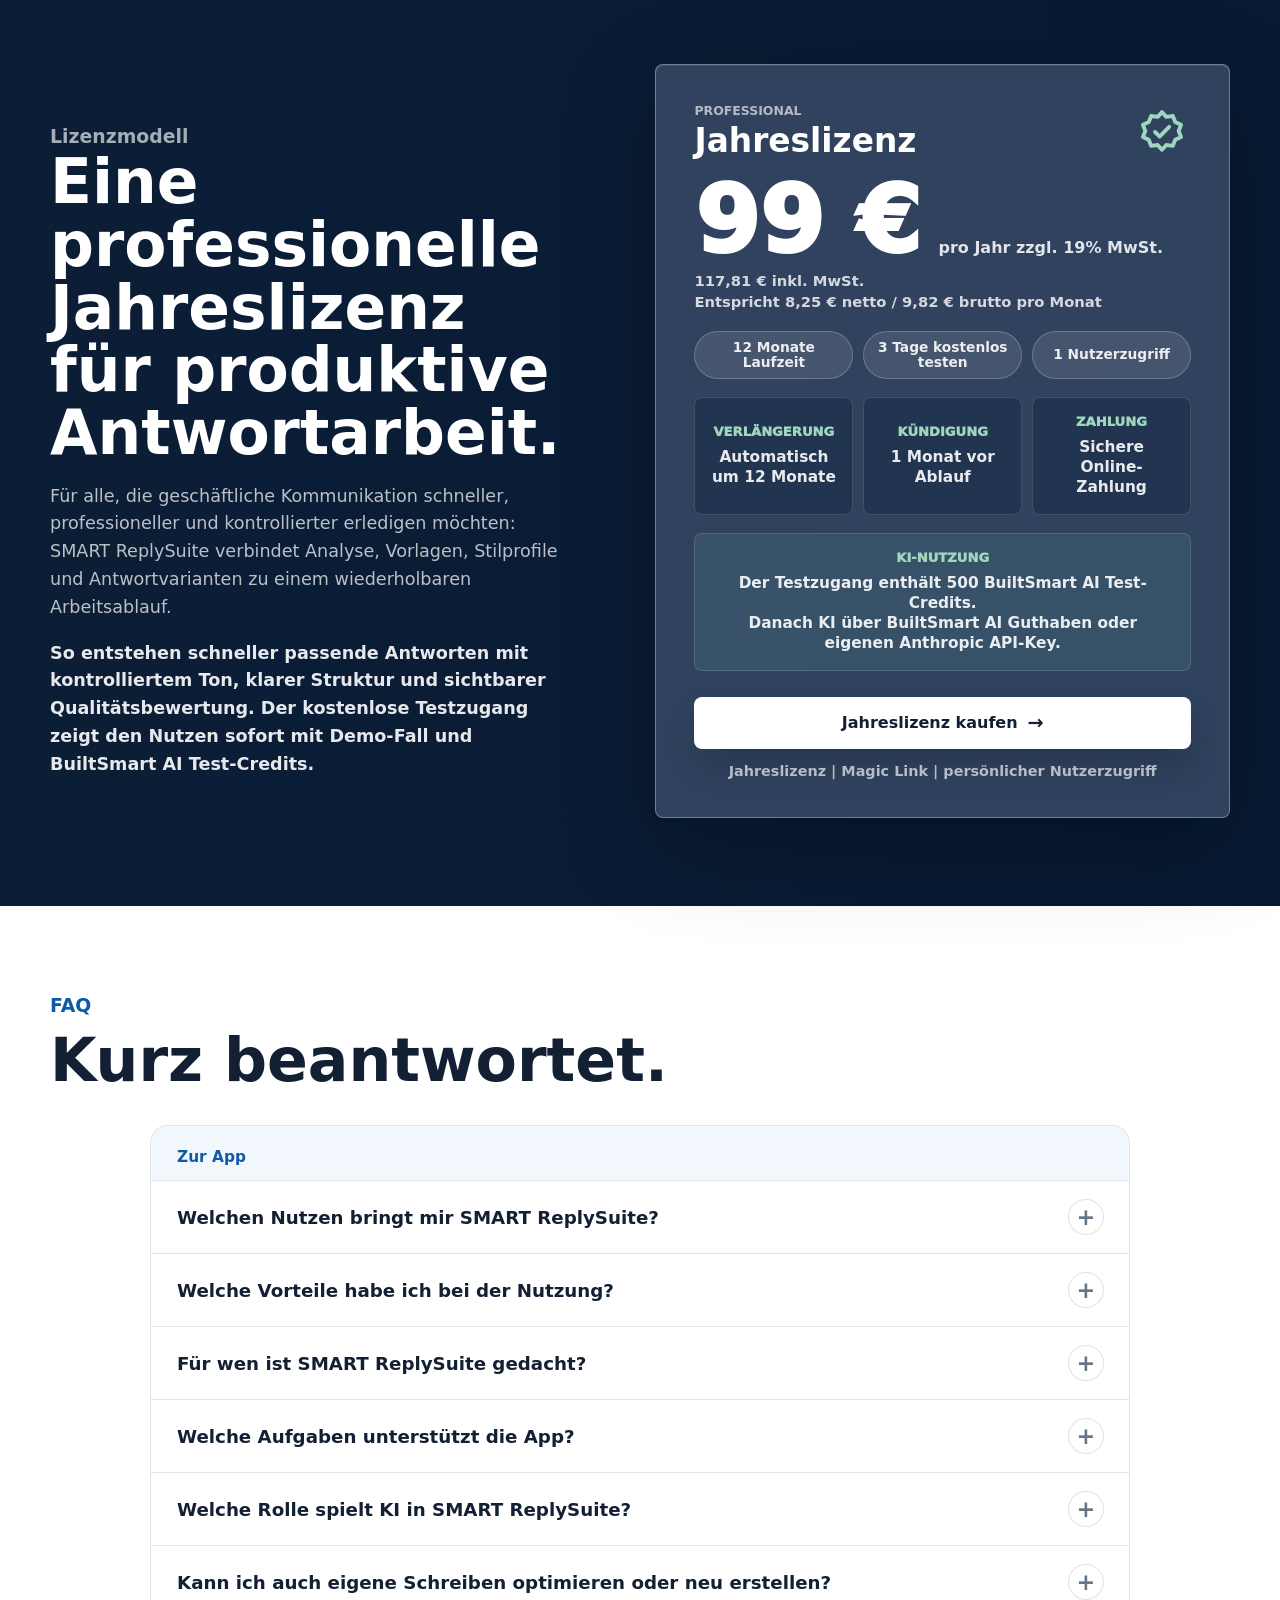
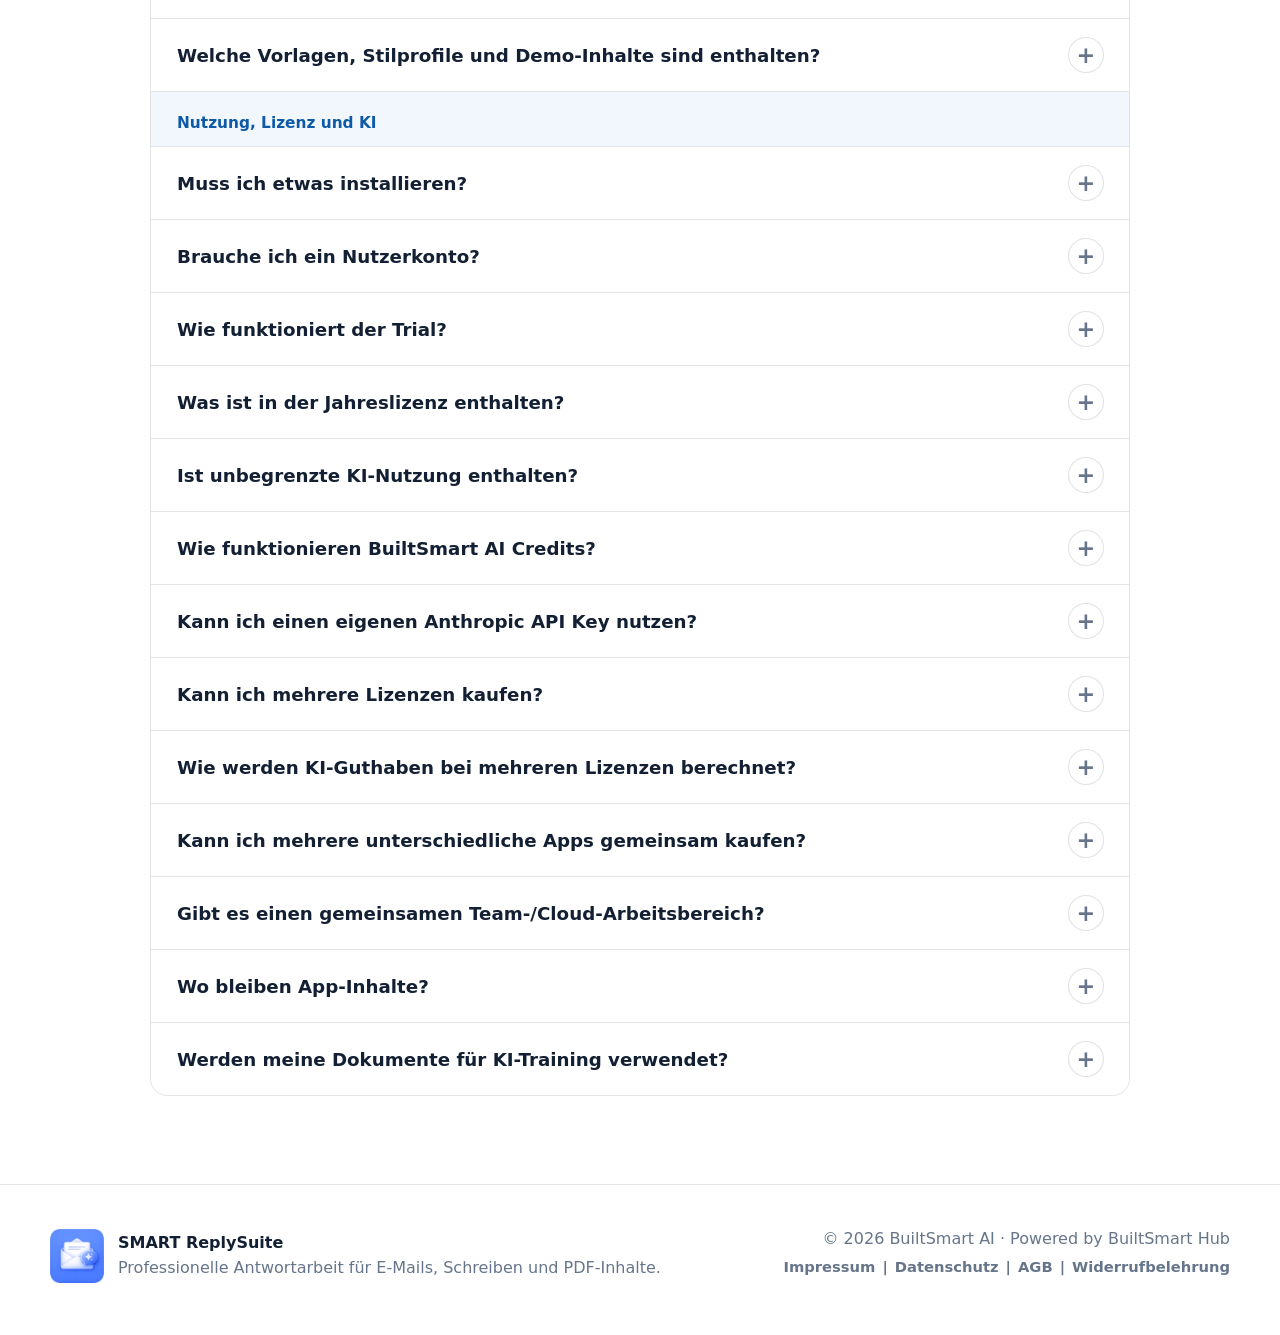
==== commit 5e6483d7: "Adjust writing feature headline break" ====
--- a/index.html
+++ b/index.html
@@ -395,7 +395,7 @@
     <section class="section writing-section" id="writing" aria-labelledby="writing-title">
       <div class="writing-copy">
         <p class="eyebrow dark">Eigene Schreiben verbessern</p>
-        <h2 id="writing-title">Nicht nur antworten, sondern auch eigene Schreiben optimieren.</h2>
+        <h2 id="writing-title"><span class="no-break">Nicht nur antworten,</span><br>sondern auch eigene Schreiben optimieren.</h2>
         <p>Füge einen bestehenden Entwurf ein oder beschreibe kurz, welches Schreiben du brauchst. SMART ReplySuite erstellt daraus eine professionelle, direkt nutzbare Fassung mit klarer Struktur, passender Tonalität und vollständiger Formulierung.</p>
       </div>
       <div class="writing-list" aria-label="Möglichkeiten für eigene Schreiben">
